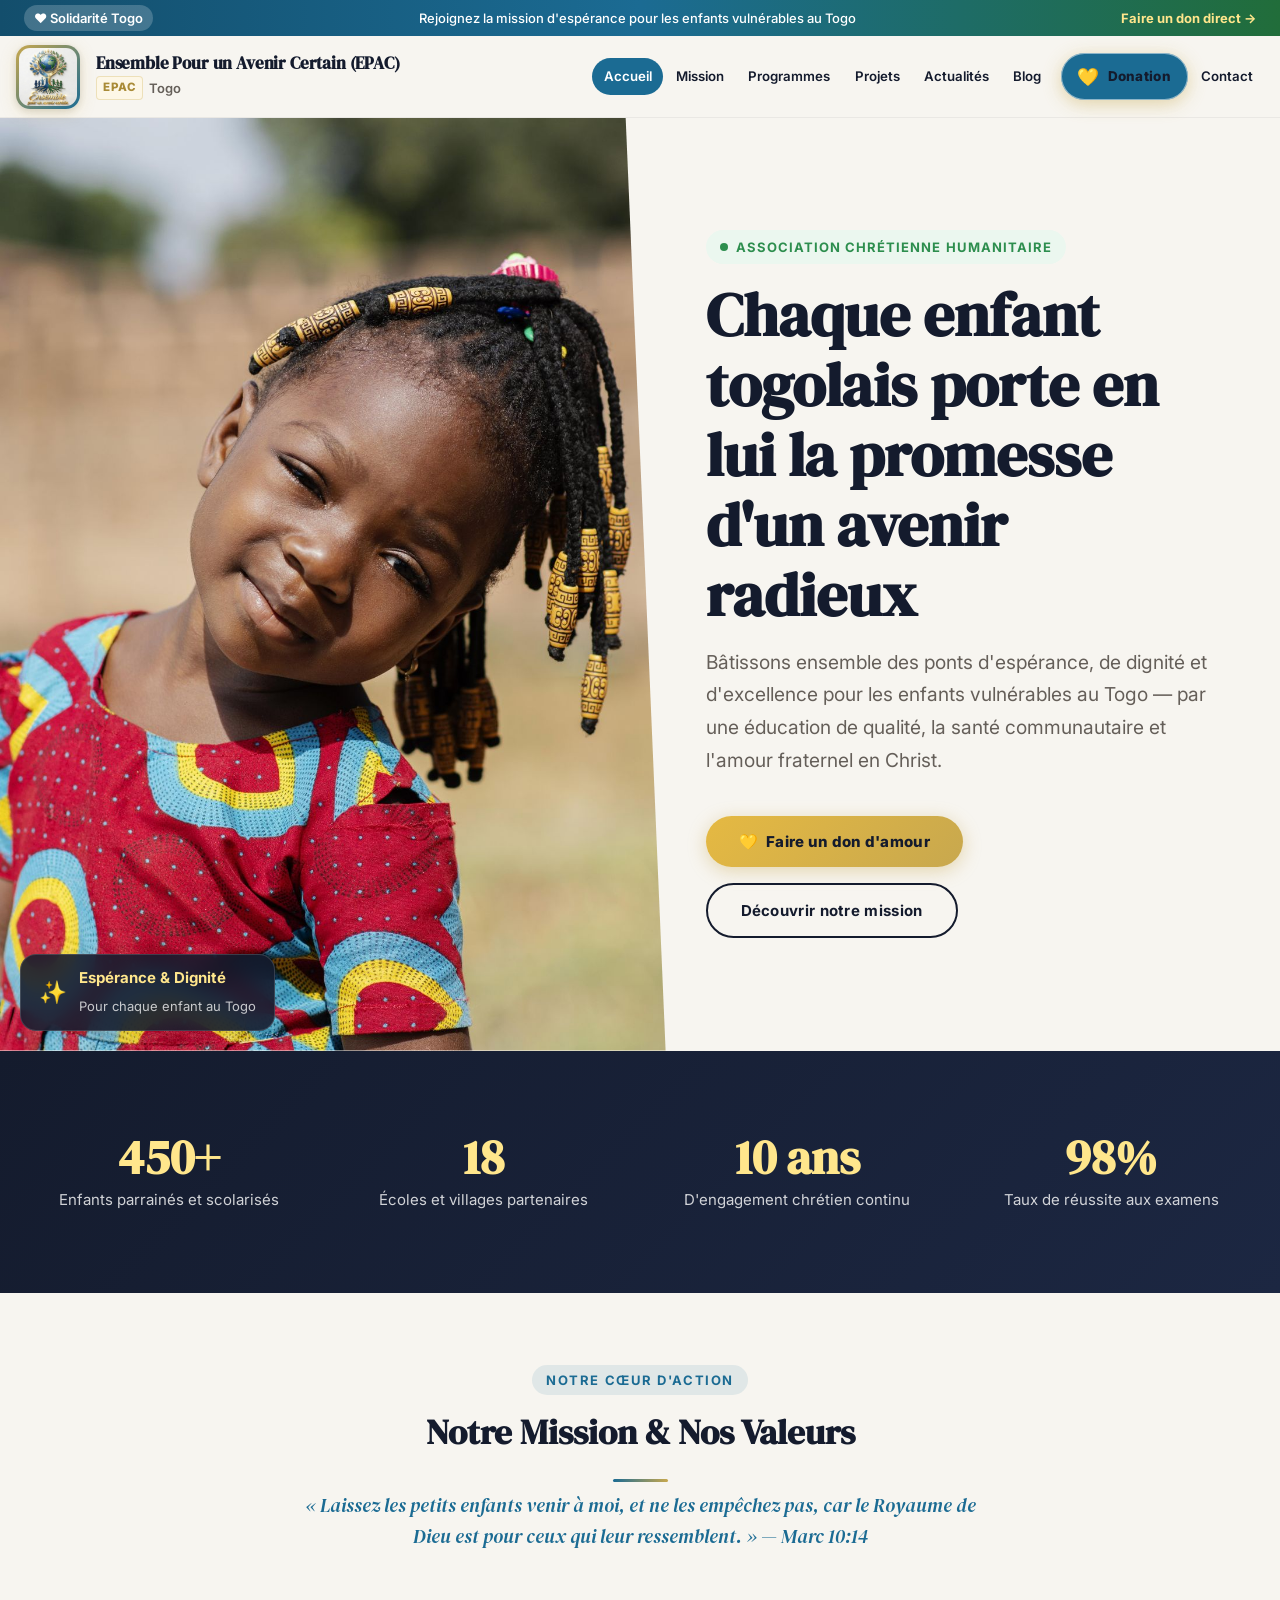
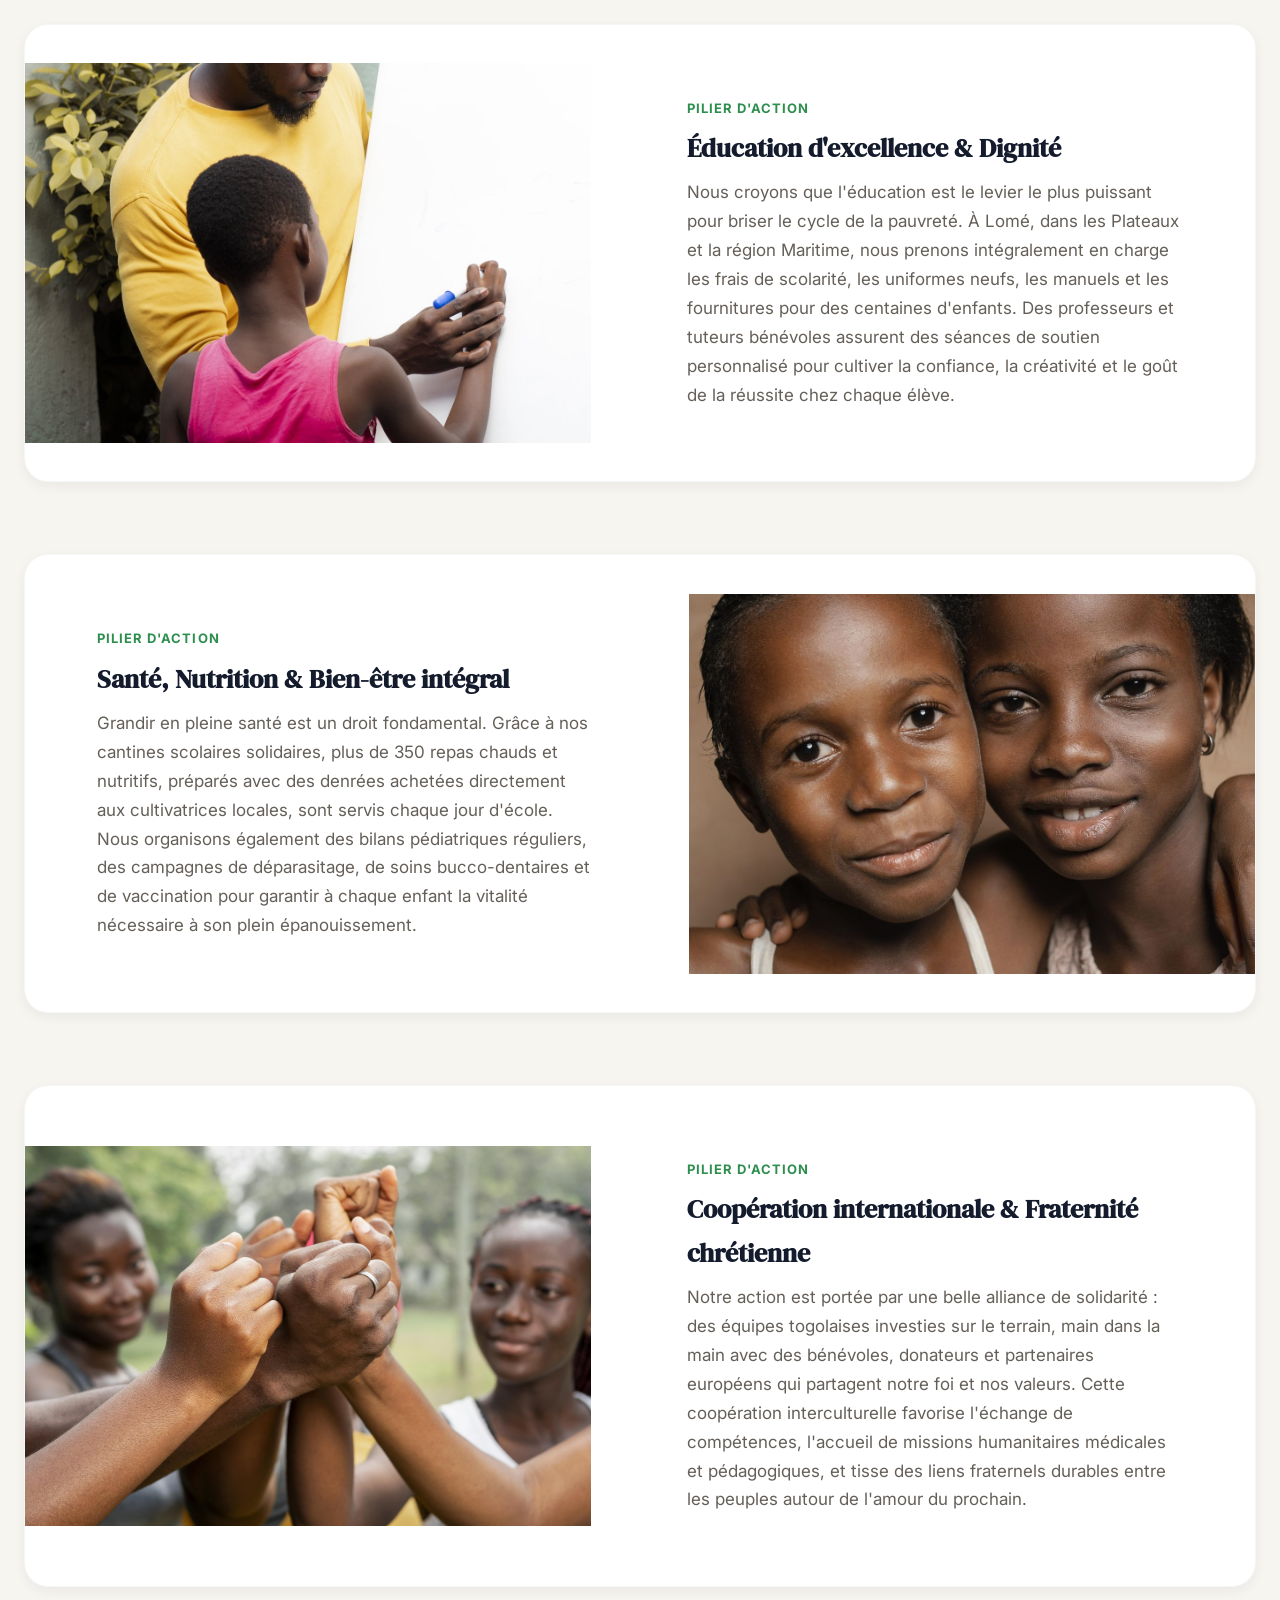
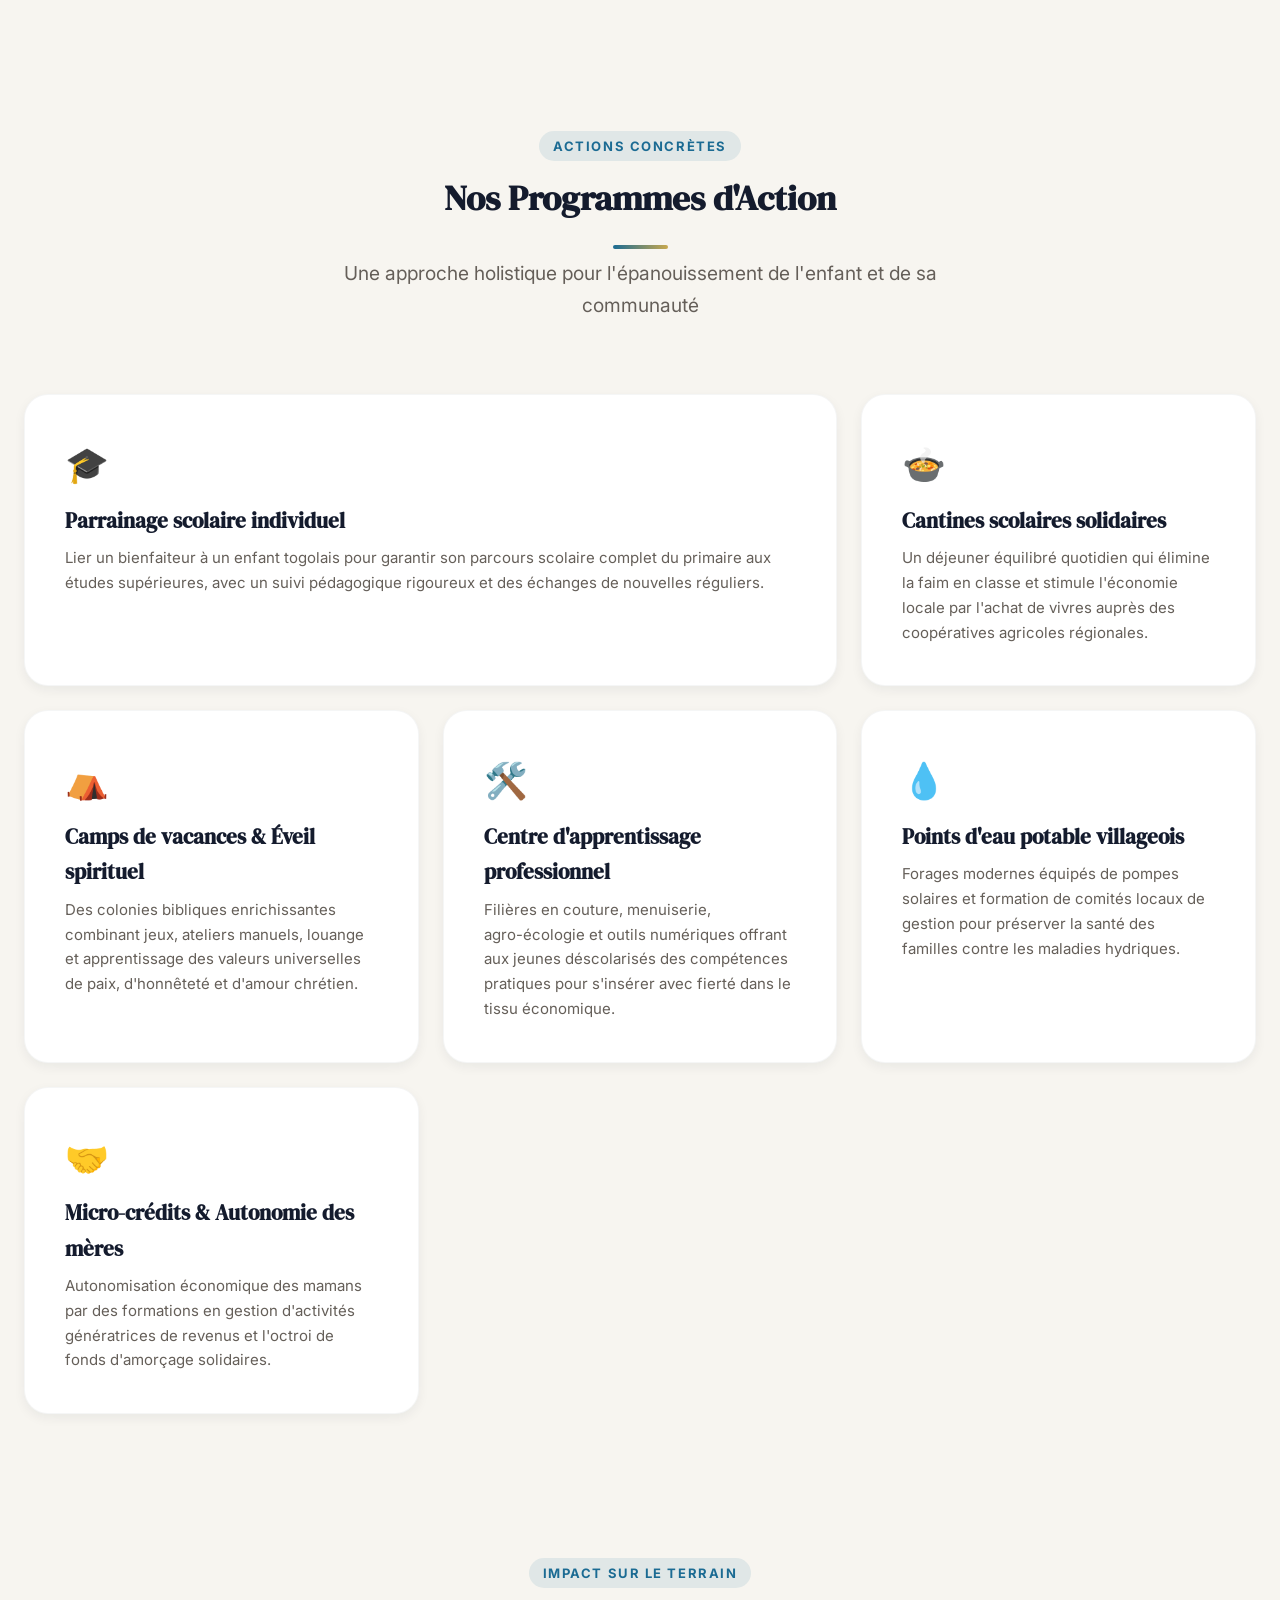
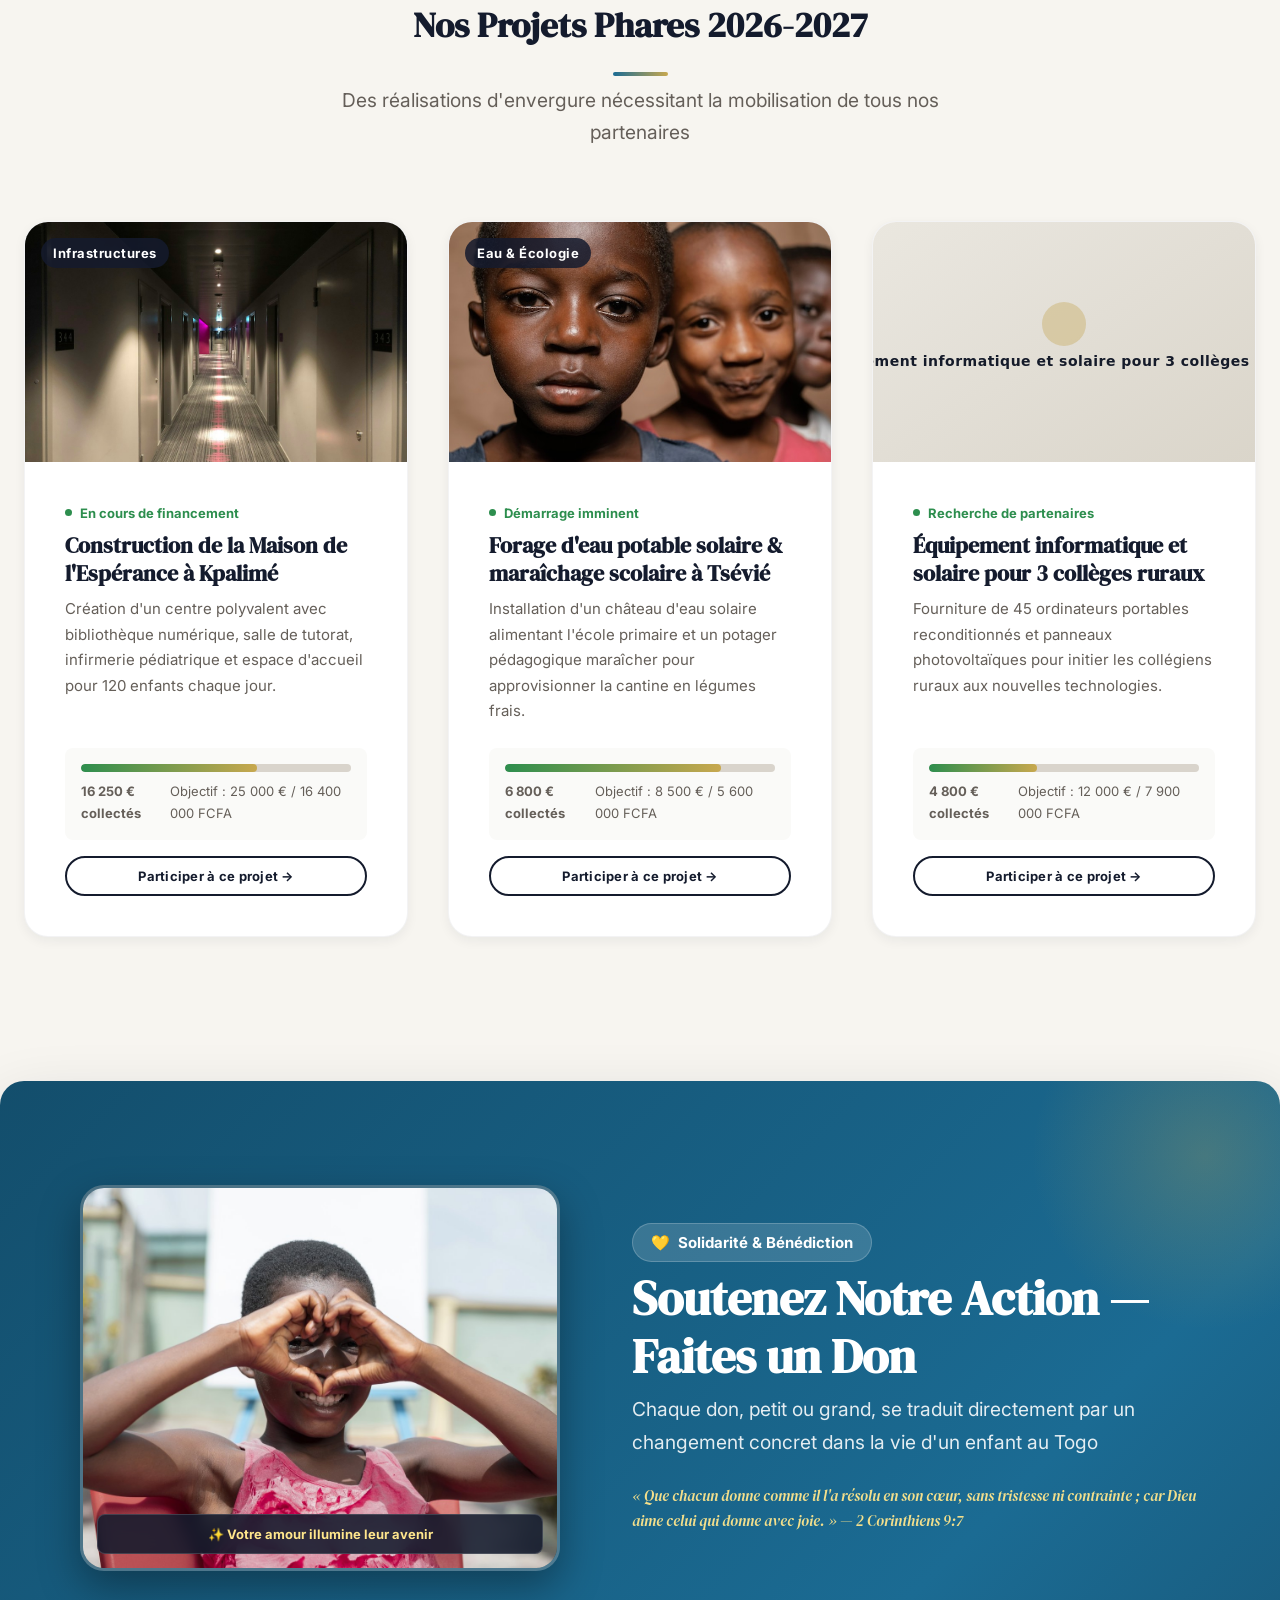
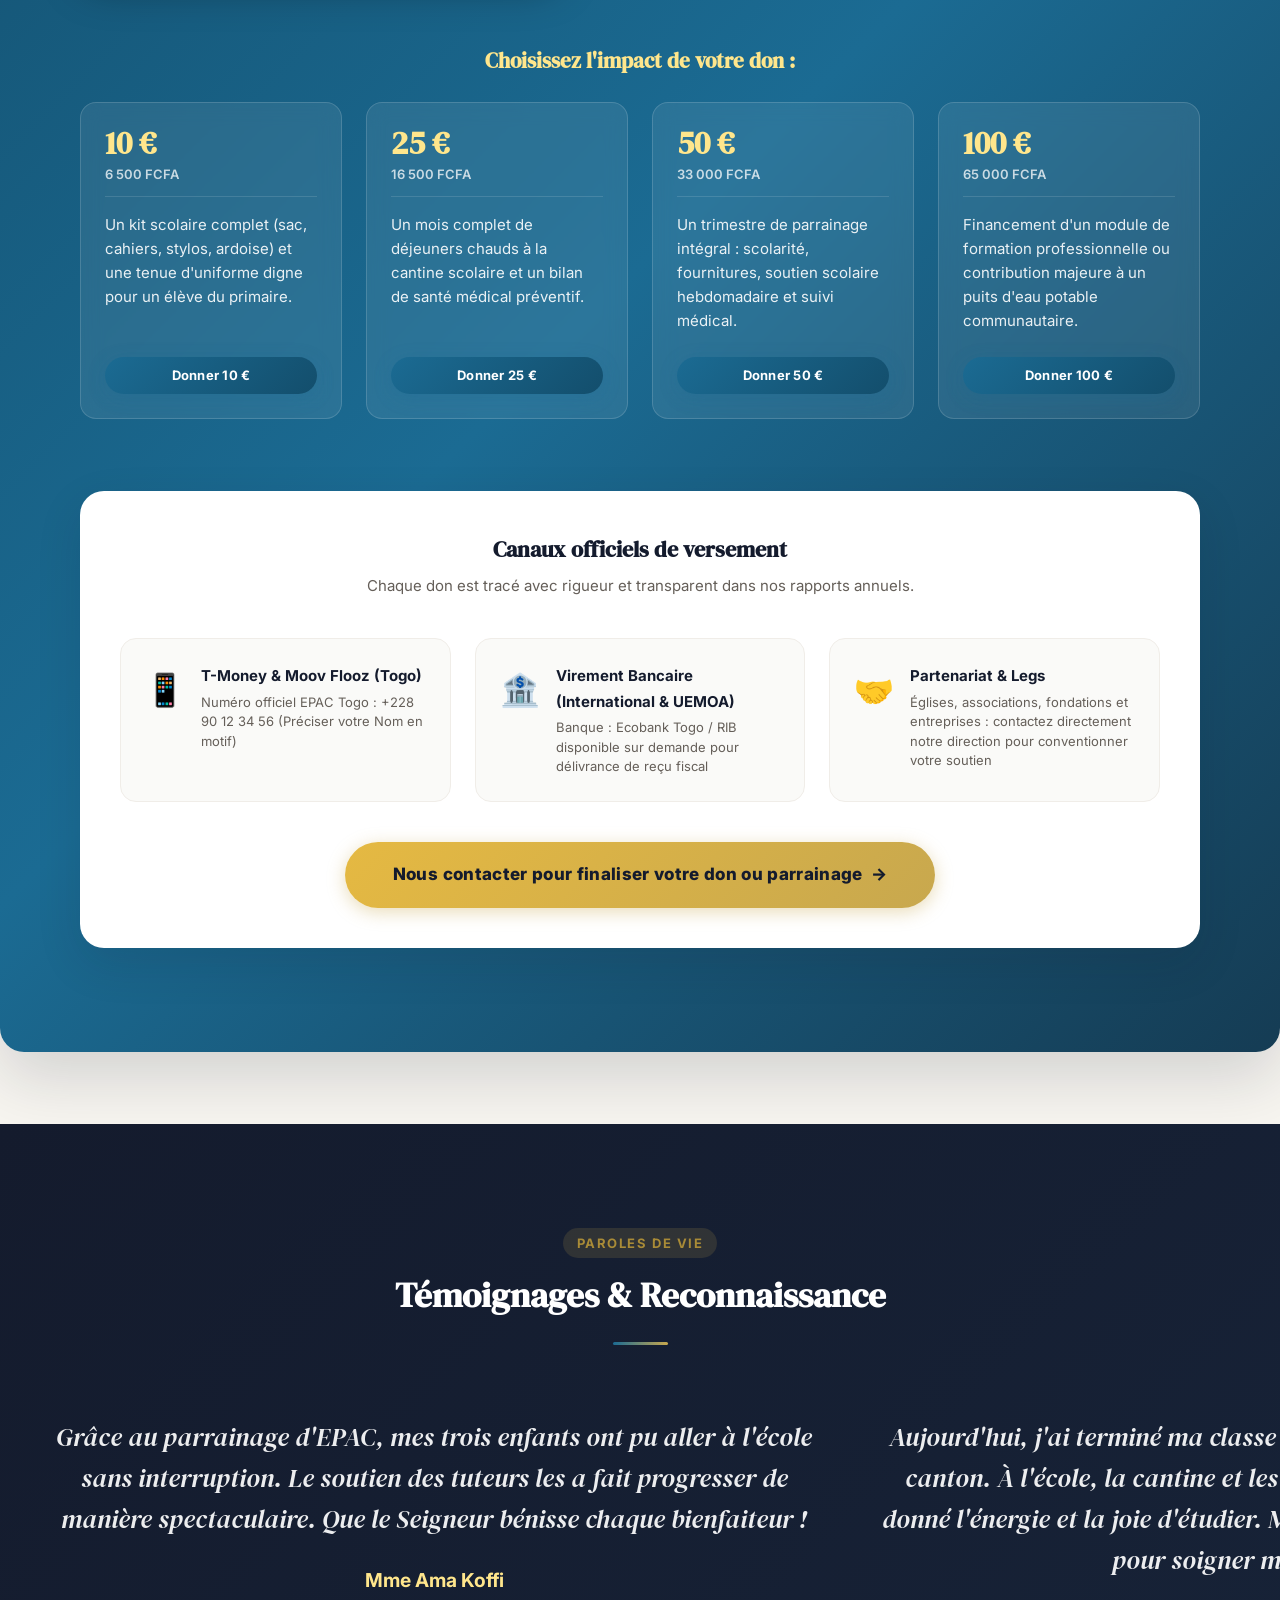
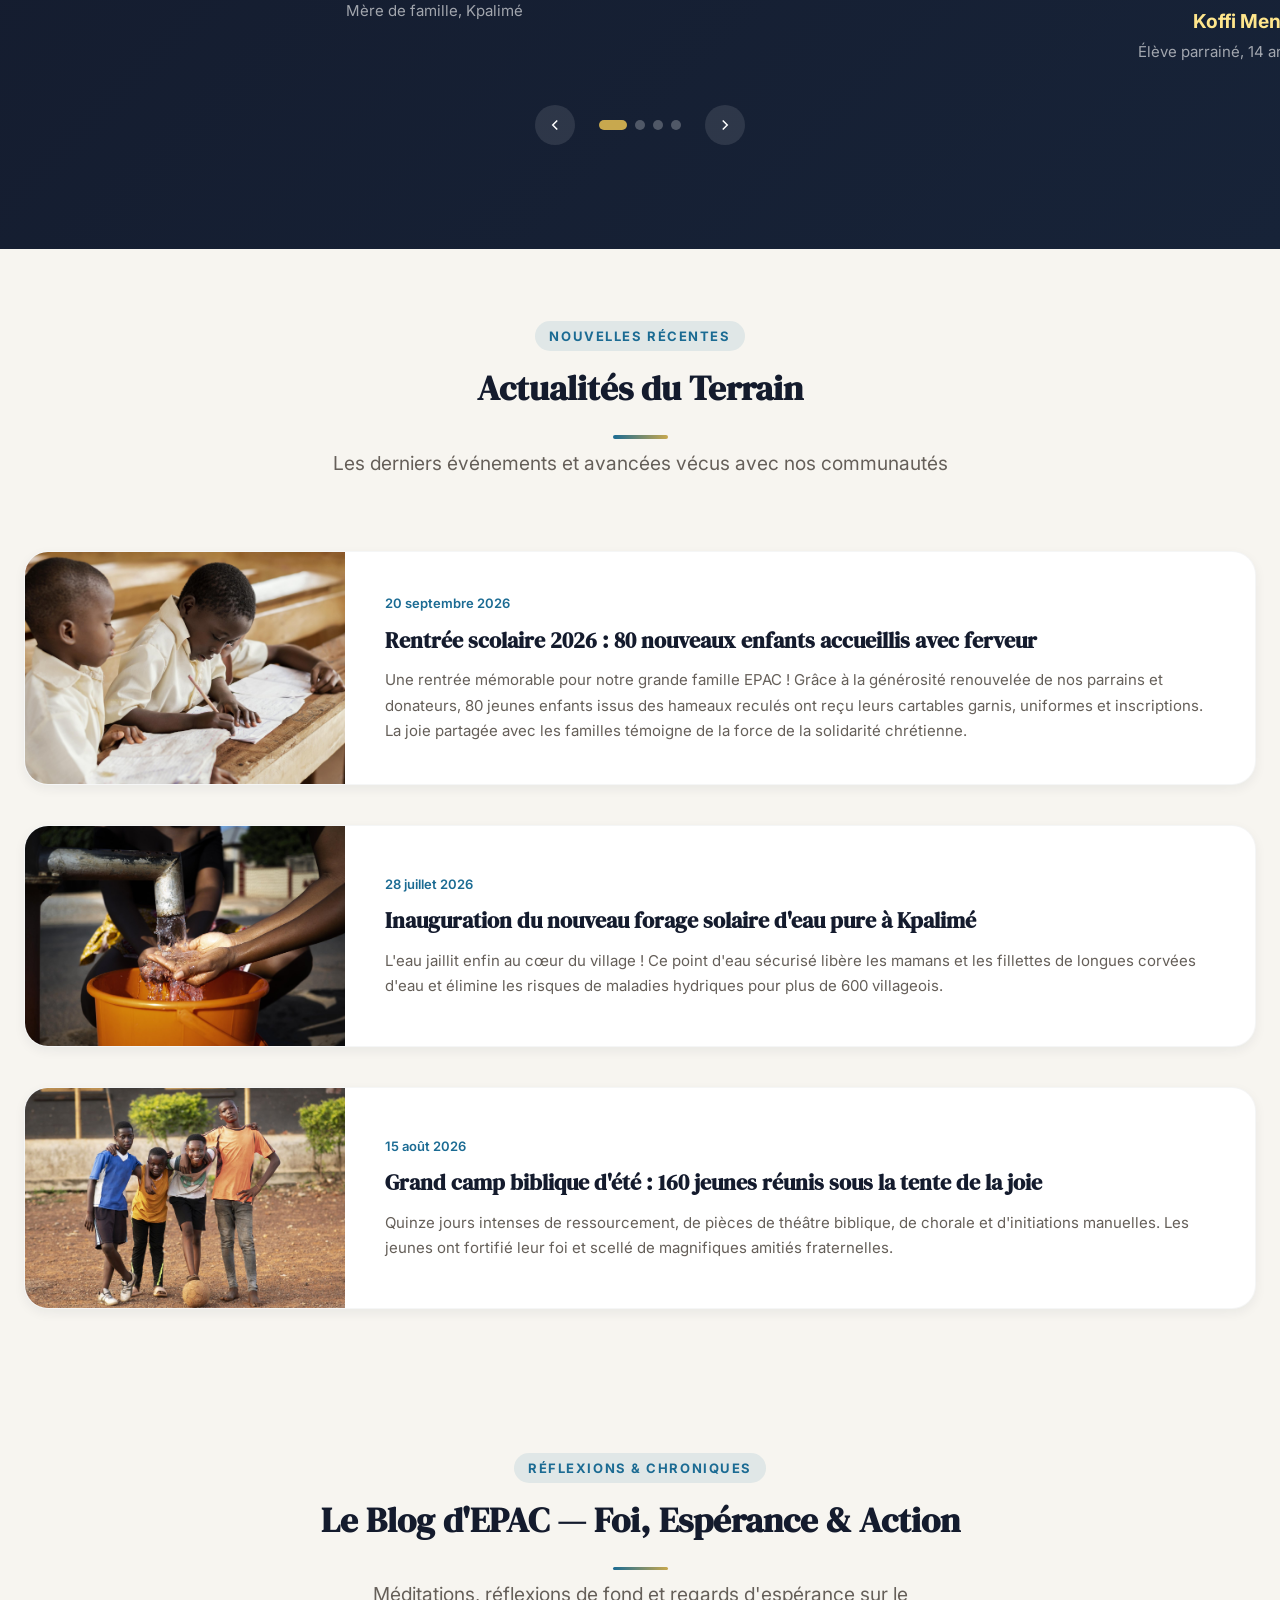
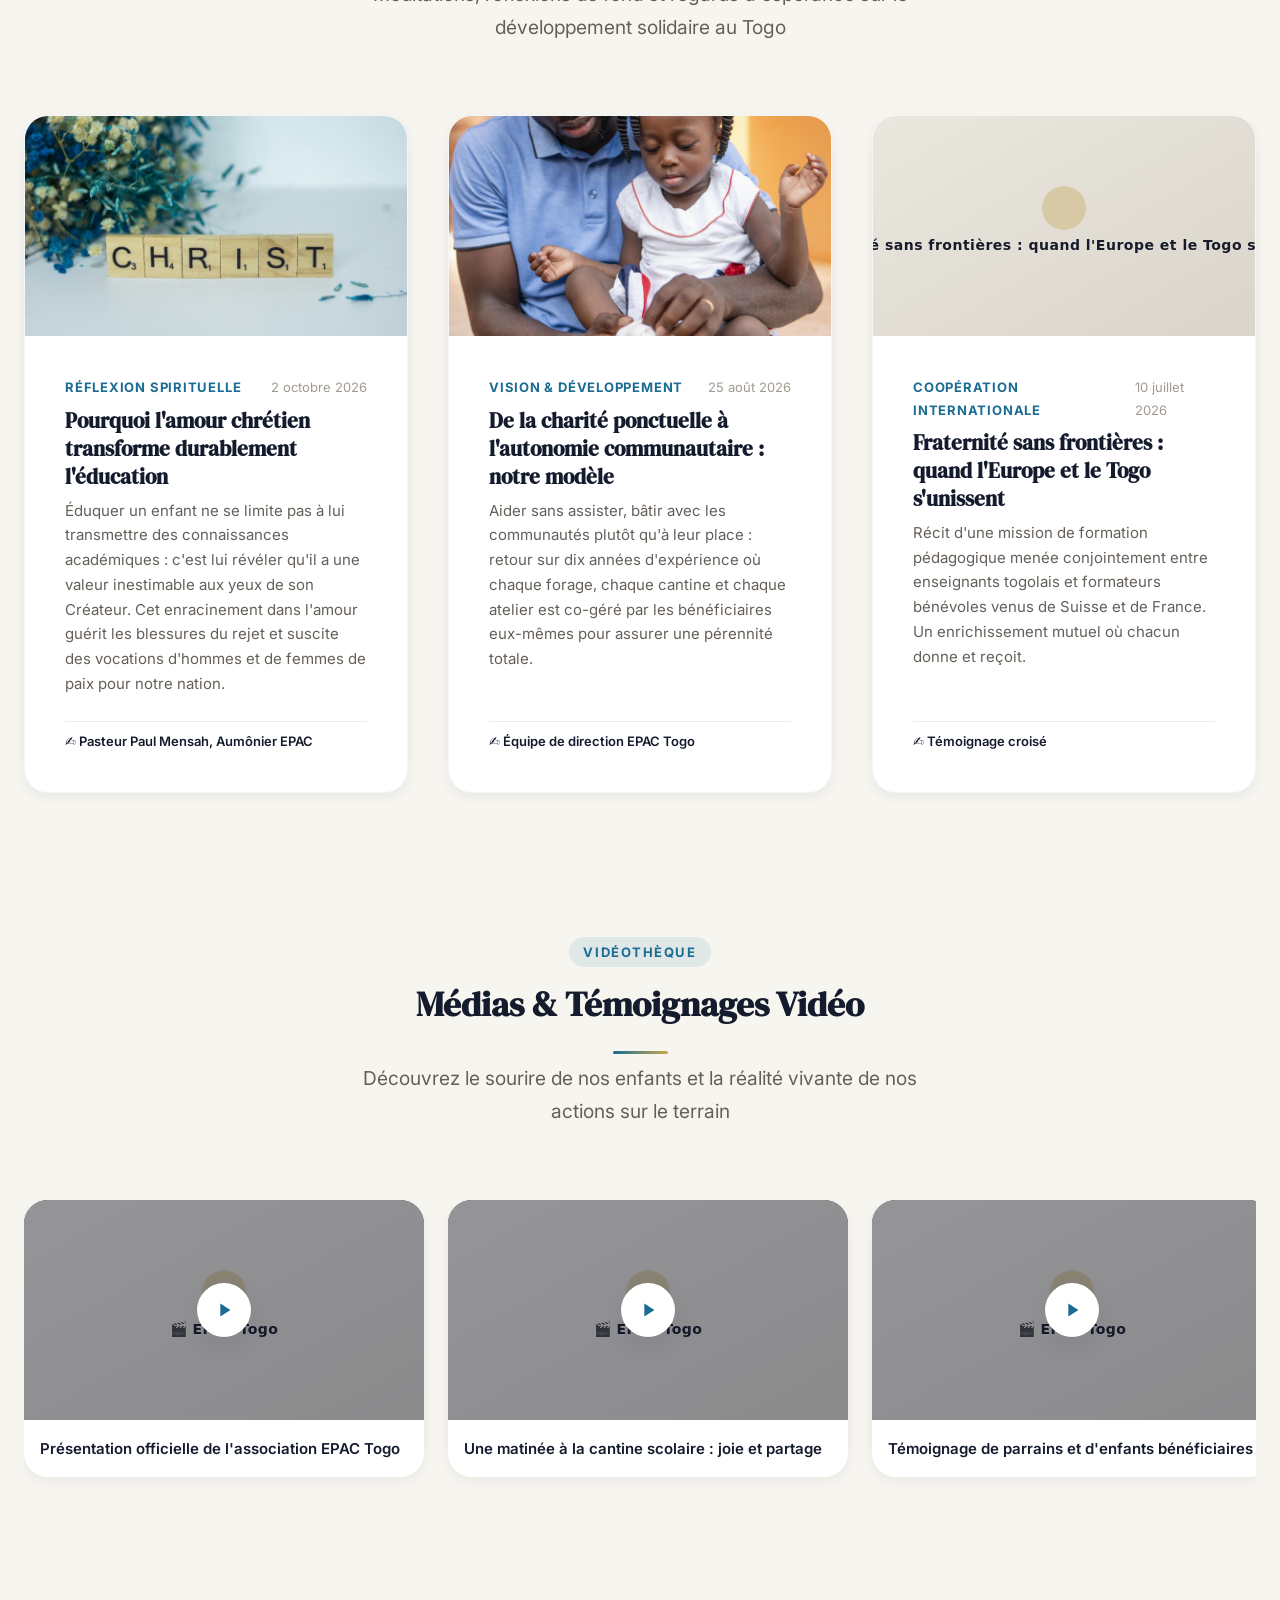
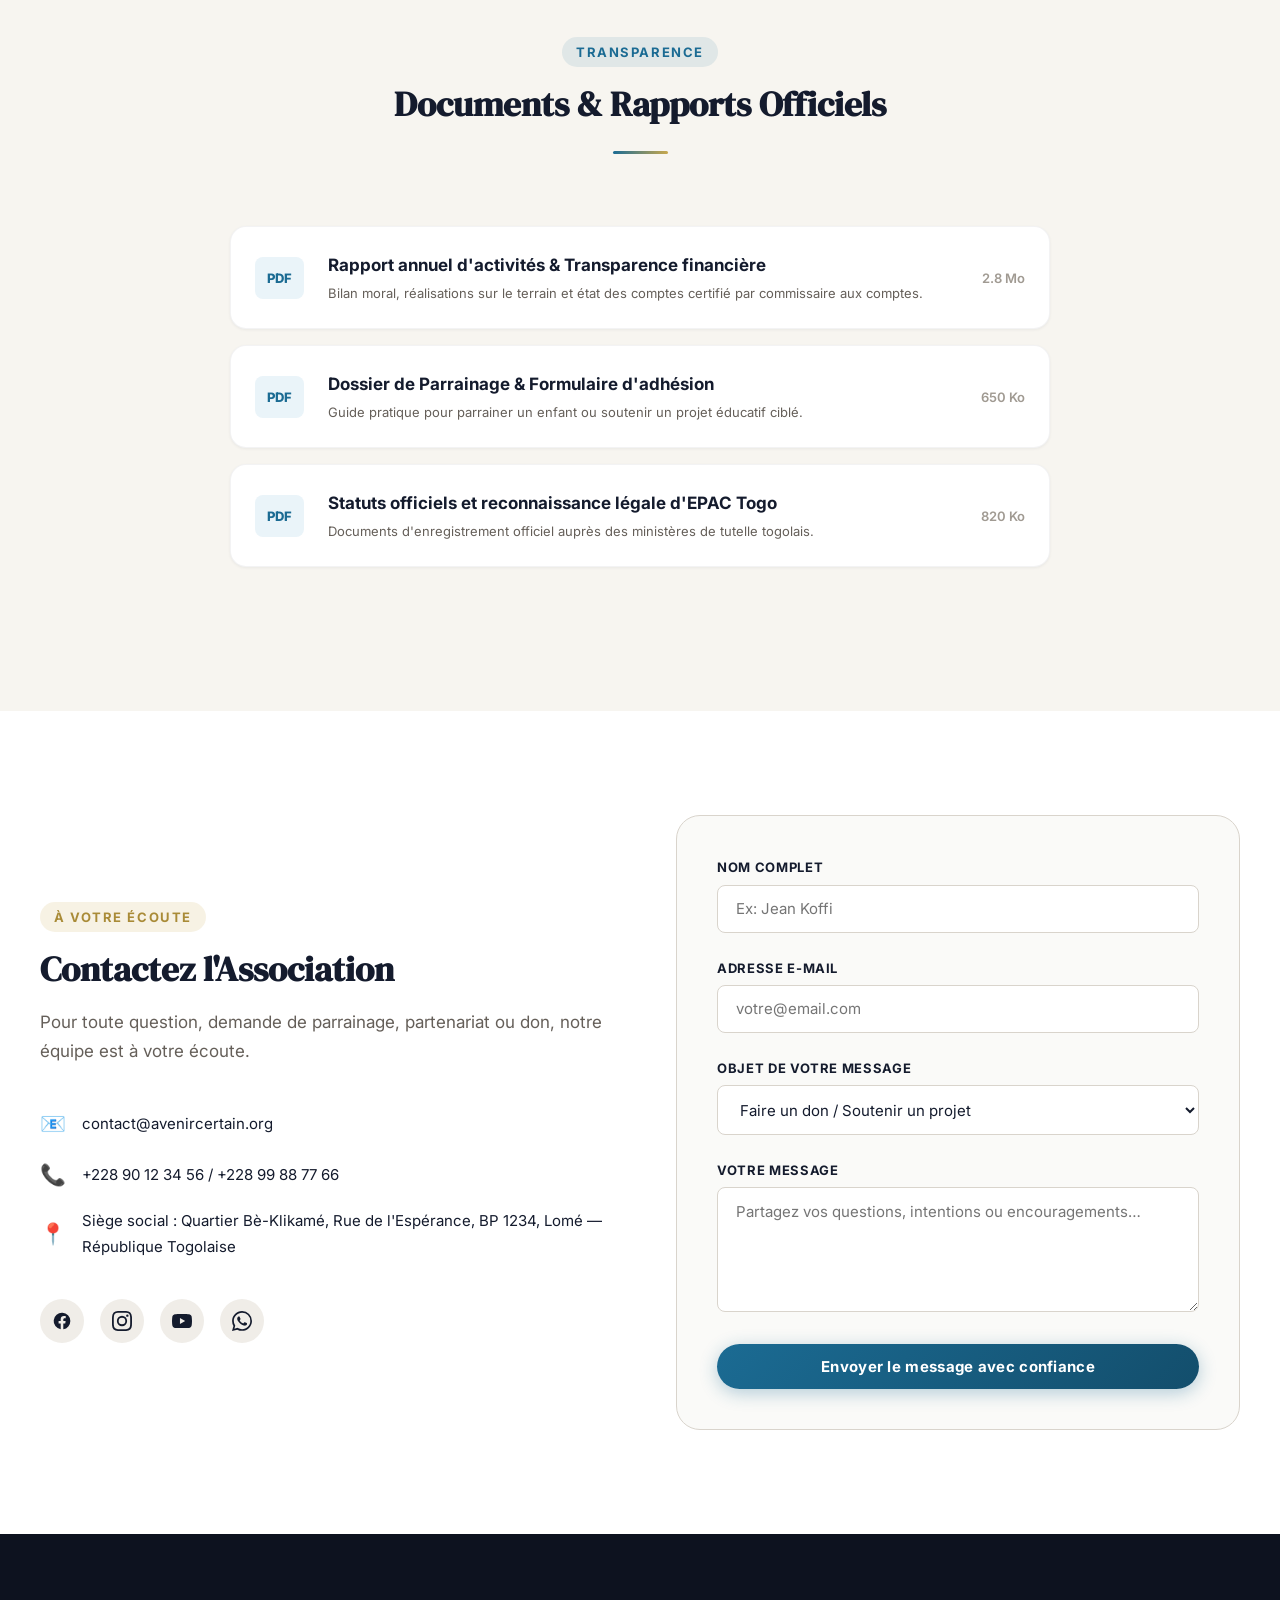
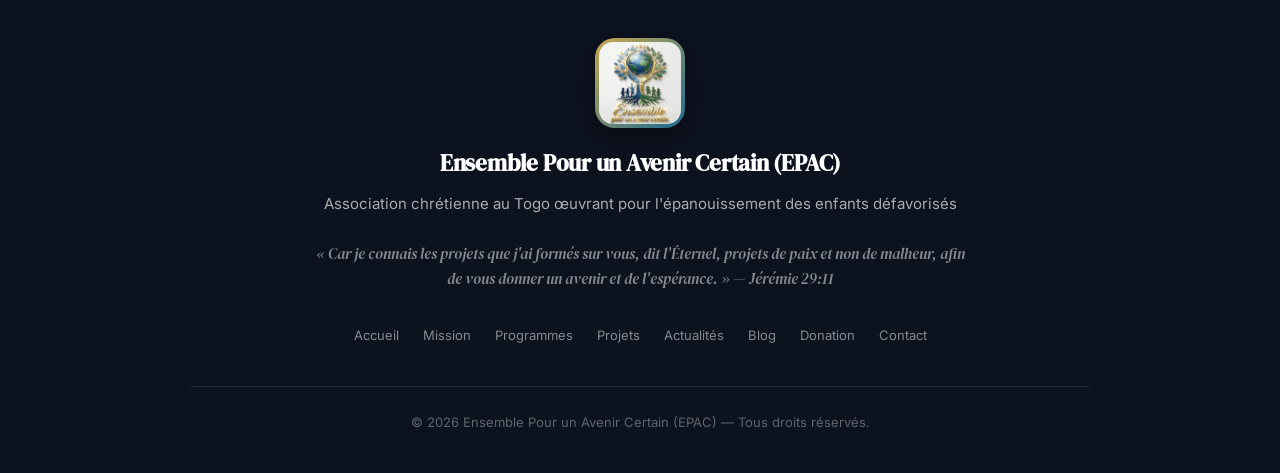
==== index.html @ 5d8ff9d8 "Add files via upload" ====
<!DOCTYPE html>
<html lang="fr">
<head>
  <meta charset="UTF-8">
  <meta name="viewport" content="width=device-width, initial-scale=1.0">
  <meta name="description" content="Ensemble Pour un Avenir Certain (EPAC) — Association chrétienne au Togo œuvrant pour l'épanouissement et l'avenir des enfants défavorisés par l'éducation, la santé et la foi.">
  <meta name="theme-color" content="#1B6B93">

  <!-- Open Graph -->
  <meta property="og:title" content="Ensemble Pour un Avenir Certain (EPAC)">
  <meta property="og:description" content="Association chrétienne au Togo œuvrant pour les enfants défavorisés.">
  <meta property="og:type" content="website">
  <meta property="og:image" content="assets/logo.jpg">

  <title>Ensemble Pour un Avenir Certain (EPAC)</title>

  <!-- Favicon SVG inline -->
  <link rel="icon" href="data:image/svg+xml,<svg xmlns='http://www.w3.org/2000/svg' viewBox='0 0 100 100'><text y='.9em' font-size='90'>🌍</text></svg>">

  <!-- Google Fonts: DM Serif Display + Inter — optimized loading -->
  <link rel="preconnect" href="https://fonts.googleapis.com">
  <link rel="preconnect" href="https://fonts.gstatic.com" crossorigin>
  <link href="https://fonts.googleapis.com/css2?family=DM+Serif+Display:ital@0;1&family=Inter:wght@400;500;600;700;800&display=swap" rel="stylesheet">

  <link rel="stylesheet" href="style.css">
</head>
<body>

  <!-- ===== LOADER ===== -->
  <div id="loader" class="loader" aria-label="Chargement">
    <div class="loader__spinner"></div>
  </div>

  <!-- ===== MOBILE OVERLAY ===== -->
  <div class="overlay" id="overlay"></div>

  <!-- ===== TOP ANNOUNCEMENT BAR ===== -->
  <aside class="topbar">
    <div class="topbar__inner">
      <span class="topbar__badge">❤️ Solidarité Togo</span>
      <span class="topbar__text">Rejoignez la mission d'espérance pour les enfants vulnérables au Togo</span>
      <a href="#donation" class="topbar__link">Faire un don direct &rarr;</a>
    </div>
  </aside>

  <!-- ===== HEADER ===== -->
  <header class="header" id="header">
    <div class="header__inner">
      <a href="#accueil" class="header__logo" aria-label="Accueil EPAC">
        <div class="header__logo-frame">
          <img id="header-logo" src="assets/logo.jpg" alt="Logo EPAC" width="64" height="64">
        </div>
        <div class="header__brand">
          <span class="header__brand-full" id="header-name">Ensemble Pour un Avenir Certain</span>
          <span class="header__brand-acronym"><span class="badge badge--gold">EPAC</span> Togo</span>
        </div>
      </a>

      <!-- Navigation sous forme d'onglets et de boutons -->
      <nav class="header__nav" id="nav" aria-label="Navigation principale">
        <ul class="header__nav-list" id="nav-list">
          <!-- Rempli dynamiquement par JS -->
        </ul>
      </nav>

      <button class="header__burger" id="burger" aria-label="Ouvrir le menu" aria-expanded="false">
        <span></span><span></span><span></span>
      </button>
    </div>
  </header>

  <main>
    <!-- ===== HERO (asymétrique moderne & valorisant) ===== -->
    <section class="hero" id="accueil">
      <div class="hero__image-wrap">
        <img id="hero-img" src="" alt="" class="hero__image" loading="eager">
        <div class="hero__image-badge">
          <span class="hero__badge-icon">✨</span>
          <div class="hero__badge-text">
            <strong>Espérance & Dignité</strong>
            <small>Pour chaque enfant au Togo</small>
          </div>
        </div>
      </div>
      <div class="hero__content">
        <div class="hero__tag">
          <span class="dot"></span> Association Chrétienne Humanitaire
        </div>
        <h1 id="hero-headline" class="hero__title"></h1>
        <p id="hero-sub" class="hero__sub"></p>
        <div class="hero__actions">
          <a id="hero-cta" href="#donation" class="btn btn--donate">
            <span class="btn__heart">💛</span>
            <span id="hero-cta-text">Faire un don d'amour</span>
          </a>
          <a id="hero-cta2" href="#mission" class="btn btn--outline"></a>
        </div>
      </div>
    </section>

    <!-- ===== STATS RIBBON ===== -->
    <div class="stats" id="stats-ribbon">
      <!-- Filled by JS -->
    </div>

    <!-- ===== MISSION (zigzag avec photos valorisantes & coopération) ===== -->
    <section class="section mission" id="mission">
      <div class="section__header">
        <span class="section__eyebrow">Notre Cœur d'Action</span>
        <h2 id="mission-title" class="section__title"></h2>
        <p id="mission-verse" class="mission__verse"></p>
      </div>
      <div id="mission-blocks" class="mission__blocks">
        <!-- Filled by JS -->
      </div>
    </section>

    <!-- ===== PROGRAMMES (bento grid) ===== -->
    <section class="section programmes" id="programmes">
      <div class="section__header">
        <span class="section__eyebrow">Actions Concrètes</span>
        <h2 id="prog-title" class="section__title"></h2>
        <p id="prog-sub" class="section__subtitle"></p>
      </div>
      <div id="prog-grid" class="bento">
        <!-- Filled by JS -->
      </div>
    </section>

    <!-- ===== PROJETS PHARES ===== -->
    <section class="section projets" id="projets">
      <div class="section__header">
        <span class="section__eyebrow">Impact Sur Le Terrain</span>
        <h2 id="proj-title" class="section__title"></h2>
        <p id="proj-sub" class="section__subtitle"></p>
      </div>
      <div id="proj-grid" class="projets__grid">
        <!-- Filled by JS -->
      </div>
    </section>

    <!-- ===== DONATION (Section mise en exergue) ===== -->
    <section class="section donation" id="donation">
      <div class="donation__inner">
        <div class="donation__hero">
          <div class="donation__hero-media">
            <img id="don-img" src="" alt="" class="donation__hero-img" loading="lazy">
            <div class="donation__hero-badge">
              <span>✨ Votre amour illumine leur avenir</span>
            </div>
          </div>
          <div class="donation__hero-content">
            <div class="donation__badge">
              <span class="donation__badge-heart">💛</span> Solidarité & Bénédiction
            </div>
            <h2 id="don-title" class="donation__title"></h2>
            <p id="don-sub" class="donation__subtitle"></p>
            <blockquote id="don-verse" class="donation__verse"></blockquote>
          </div>
        </div>

        <div class="donation__tiers-header">
          <h3>Choisissez l'impact de votre don :</h3>
        </div>
        <div id="don-tiers" class="donation__tiers">
          <!-- Filled by JS -->
        </div>

        <div class="donation__box">
          <h3 class="donation__box-title">Canaux officiels de versement</h3>
          <p class="donation__box-desc">Chaque don est tracé avec rigueur et transparent dans nos rapports annuels.</p>
          <div id="don-methods" class="donation__methods">
            <!-- Filled by JS -->
          </div>
          <div class="donation__cta-wrap">
            <a href="#contact" class="btn btn--donate btn--large">
              <span>Nous contacter pour finaliser votre don ou parrainage</span>
              &rarr;
            </a>
          </div>
        </div>
      </div>
    </section>

    <!-- ===== TESTIMONIAL RIBBON ===== -->
    <section class="testimonials" id="testimonials">
      <div class="section__header section__header--light">
        <span class="section__eyebrow section__eyebrow--gold">Paroles de Vie</span>
        <h2 class="section__title section__title--light">Témoignages & Reconnaissance</h2>
      </div>
      <div class="testimonials__track" id="testimonial-track">
        <!-- Filled by JS -->
      </div>
      <div class="testimonials__controls">
        <button class="testimonials__arrow testimonials__arrow--prev" id="testi-prev" aria-label="Témoignage précédent">
          <svg viewBox="0 0 24 24" fill="none" stroke="currentColor" stroke-width="2"><polyline points="15 18 9 12 15 6"/></svg>
        </button>
        <div class="testimonials__dots" id="testimonial-dots"></div>
        <button class="testimonials__arrow testimonials__arrow--next" id="testi-next" aria-label="Témoignage suivant">
          <svg viewBox="0 0 24 24" fill="none" stroke="currentColor" stroke-width="2"><polyline points="9 6 15 12 9 18"/></svg>
        </button>
      </div>
    </section>

    <!-- ===== ARTICLES (Actualités) ===== -->
    <section class="section articles" id="articles">
      <div class="section__header">
        <span class="section__eyebrow">Nouvelles Récentes</span>
        <h2 id="art-title" class="section__title"></h2>
        <p id="art-sub" class="section__subtitle"></p>
      </div>
      <div id="art-list" class="articles__list">
        <!-- Filled by JS -->
      </div>
    </section>

    <!-- ===== BLOG (Réflexions & Foi) ===== -->
    <section class="section blog" id="blog">
      <div class="section__header">
        <span class="section__eyebrow">Réflexions & Chroniques</span>
        <h2 id="blog-title" class="section__title"></h2>
        <p id="blog-sub" class="section__subtitle"></p>
      </div>
      <div id="blog-grid" class="blog__grid">
        <!-- Filled by JS -->
      </div>
    </section>

    <!-- ===== VIDÉOS ===== -->
    <section class="section medias" id="medias">
      <div class="section__header">
        <span class="section__eyebrow">Vidéothèque</span>
        <h2 id="vid-title" class="section__title"></h2>
        <p id="vid-sub" class="section__subtitle"></p>
      </div>
      <div id="vid-scroll" class="medias__scroll">
        <!-- Filled by JS -->
      </div>
    </section>

    <!-- ===== TÉLÉCHARGEMENTS ===== -->
    <section class="section downloads" id="downloads">
      <div class="section__header">
        <span class="section__eyebrow">Transparence</span>
        <h2 id="dl-title" class="section__title"></h2>
      </div>
      <ul id="dl-list" class="downloads__list">
        <!-- Filled by JS -->
      </ul>
    </section>

    <!-- ===== CONTACT ===== -->
    <section class="contact" id="contact">
      <div class="contact__inner">
        <div class="contact__info">
          <span class="section__eyebrow section__eyebrow--gold">À Votre Écoute</span>
          <h2 id="ct-title" class="contact__title"></h2>
          <p id="ct-sub" class="contact__subtitle"></p>
          <address id="ct-details" class="contact__details">
            <!-- Filled by JS -->
          </address>
          <div id="ct-socials" class="contact__socials">
            <!-- Filled by JS -->
          </div>
        </div>
        <form class="contact__form" id="contact-form" novalidate>
          <div class="form__group">
            <label for="cf-name">Nom complet</label>
            <input type="text" id="cf-name" name="name" placeholder="Ex: Jean Koffi" required>
          </div>
          <div class="form__group">
            <label for="cf-email">Adresse e-mail</label>
            <input type="email" id="cf-email" name="email" placeholder="votre@email.com" required>
          </div>
          <div class="form__group">
            <label for="cf-subject">Objet de votre message</label>
            <select id="cf-subject" name="subject" class="form__select">
              <option value="donation">Faire un don / Soutenir un projet</option>
              <option value="parrainage">Parrainer un enfant</option>
              <option value="partenariat">Partenariat (ONG, Église, Entreprise)</option>
              <option value="benevolat">Devenir bénévole / Mission terrain</option>
              <option value="autre">Autre demande</option>
            </select>
          </div>
          <div class="form__group">
            <label for="cf-message">Votre message</label>
            <textarea id="cf-message" name="message" rows="5" placeholder="Partagez vos questions, intentions ou encouragements…" required></textarea>
          </div>
          <button type="submit" class="btn btn--primary btn--full">Envoyer le message avec confiance</button>
        </form>
      </div>
    </section>
  </main>

  <!-- ===== FOOTER ===== -->
  <footer class="footer" id="footer">
    <div class="footer__inner">
      <div class="footer__brand-block">
        <div class="footer__logo-wrap">
          <img id="footer-logo" class="footer__logo" src="assets/logo.jpg" alt="Logo EPAC" width="90" height="90">
        </div>
        <h3 class="footer__title">Ensemble Pour un Avenir Certain (EPAC)</h3>
        <p class="footer__motto">Association chrétienne au Togo œuvrant pour l'épanouissement des enfants défavorisés</p>
      </div>

      <p id="footer-verse" class="footer__verse"></p>

      <div class="footer__links" id="footer-links">
        <!-- Filled by JS -->
      </div>
      <p id="footer-copy" class="footer__copy"></p>
    </div>
  </footer>

  <!-- ===== BACK TO TOP ===== -->
  <button class="back-to-top" id="back-to-top" aria-label="Retour en haut">
    <svg viewBox="0 0 24 24" fill="none" stroke="currentColor" stroke-width="2.5" stroke-linecap="round"><polyline points="18 15 12 9 6 15"/></svg>
  </button>

  <script src="script.js"></script>
</body>
</html>
---- style.css ----
/* ============================================================
   EPAC — Ensemble Pour un Avenir Certain (Togo)
   style.css  ·  Mobile-first  ·  Pure CSS  ·  No framework
   v3.0 — High-end Convergent Design, Prominent Logo & Navigation
   ============================================================ */

/* ---------- Variables & Thème ---------- */
:root {
  --c-primary:     #1B6B93;       /* Bleu royal solidaire */
  --c-primary-d:   #134e6c;
  --c-primary-l:   #eaf4f9;
  --c-secondary:   #2D8E4E;       /* Vert espérance & vie */
  --c-secondary-d: #216d3a;
  --c-secondary-l: #ebf7ef;
  --c-accent:      #C8A84E;       /* Or béni / générosité */
  --c-accent-d:    #a98b37;
  --c-accent-l:    #fdf7e7;
  --c-dark:        #141B2D;       /* Neutre profond */
  --c-light:       #F7F5F0;       /* Fond crème doux */
  --c-white:       #FFFFFF;
  --c-gray-50:     #FAFAF8;
  --c-gray-100:    #F0EDE8;
  --c-gray-200:    #D9D4CC;
  --c-gray-400:    #A09A92;
  --c-gray-600:    #655F59;

  --ff-heading: 'DM Serif Display', Georgia, serif;
  --ff-body:    'Inter', system-ui, -apple-system, sans-serif;

  --fs-xs:   0.8125rem;
  --fs-sm:   0.9375rem;
  --fs-base: 1.0625rem;
  --fs-md:   1.2rem;
  --fs-lg:   1.6rem;
  --fs-xl:   2.2rem;
  --fs-2xl:  3rem;
  --fs-3xl:  3.8rem;

  --space-2xs: 0.25rem;
  --space-xs:  0.5rem;
  --space-sm:  1rem;
  --space-md:  1.5rem;
  --space-lg:  2.5rem;
  --space-xl:  4.5rem;
  --space-2xl: 6.5rem;

  --radius-sm: 8px;
  --radius-md: 16px;
  --radius-lg: 24px;
  --radius-full: 9999px;

  --shadow-xs: 0 1px 3px rgba(20,27,45,.06);
  --shadow-sm: 0 4px 12px rgba(20,27,45,.06);
  --shadow-md: 0 8px 26px rgba(20,27,45,.08);
  --shadow-lg: 0 16px 45px rgba(20,27,45,.12);
  --shadow-xl: 0 25px 65px rgba(20,27,45,.16);

  --transition: 0.3s cubic-bezier(.35,0,.25,1);
  --transition-bounce: 0.45s cubic-bezier(.175,.885,.32,1.275);
  --topbar-h: 36px;
  --header-h: 82px;
}

/* ---------- Reset & Base ---------- */
*,*::before,*::after { box-sizing: border-box; margin: 0; padding: 0; }
html { scroll-behavior: smooth; scroll-padding-top: calc(var(--header-h) + var(--topbar-h) + 10px); }
body {
  font-family: var(--ff-body);
  font-size: var(--fs-base);
  line-height: 1.7;
  color: var(--c-dark);
  background: var(--c-light);
  -webkit-font-smoothing: antialiased;
  overflow-x: hidden;
}
body.no-scroll { overflow: hidden; }

img { max-width: 100%; height: auto; display: block; }
a { color: inherit; text-decoration: none; }
button { cursor: pointer; border: none; background: none; font-family: inherit; }

/* ---------- Loader ---------- */
.loader {
  position: fixed; inset: 0; z-index: 9999;
  background: var(--c-light);
  display: flex; align-items: center; justify-content: center;
  transition: opacity 0.4s ease, visibility 0.4s ease;
}
.loader.is-hidden { opacity: 0; visibility: hidden; }
.loader__spinner {
  width: 46px; height: 46px;
  border: 3.5px solid var(--c-gray-200);
  border-top-color: var(--c-accent);
  border-right-color: var(--c-primary);
  border-radius: 50%;
  animation: spin 0.8s linear infinite;
}
@keyframes spin { to { transform: rotate(360deg); } }

/* ---------- Mobile Overlay ---------- */
.overlay {
  position: fixed; inset: 0; z-index: 98;
  background: rgba(20,27,45,.65);
  backdrop-filter: blur(6px);
  -webkit-backdrop-filter: blur(6px);
  opacity: 0; visibility: hidden;
  transition: var(--transition);
}
.overlay.is-visible { opacity: 1; visibility: visible; }

/* ---------- Topbar Solidarité ---------- */
.topbar {
  background: linear-gradient(90deg, #134e6c, #1B6B93, #216d3a);
  color: var(--c-white);
  font-size: var(--fs-xs);
  height: var(--topbar-h);
  display: flex; align-items: center;
  position: fixed; top: 0; left: 0; width: 100%; z-index: 105;
}
.topbar__inner {
  max-width: 1280px; width: 100%; margin: 0 auto;
  padding: 0 var(--space-md);
  display: flex; align-items: center; justify-content: space-between;
  gap: var(--space-sm);
}
.topbar__badge {
  background: rgba(255,255,255,.2);
  padding: 2px 10px;
  border-radius: var(--radius-full);
  font-weight: 600;
  display: inline-flex; align-items: center; gap: 4px;
}
.topbar__text {
  white-space: nowrap; overflow: hidden; text-overflow: ellipsis;
  font-weight: 500;
}
.topbar__link {
  color: #FFE68C;
  font-weight: 700;
  white-space: nowrap;
  display: inline-flex; align-items: center; gap: 4px;
  transition: color var(--transition);
}
.topbar__link:hover { color: var(--c-white); }

@media (max-width: 640px) {
  .topbar__text { display: none; }
}

/* ============================================================
   HEADER & LOGO EN MAJESTÉ
   ============================================================ */
.header {
  position: fixed; top: var(--topbar-h); left: 0; width: 100%; z-index: 100;
  background: rgba(247,245,240,.92);
  backdrop-filter: blur(18px);
  -webkit-backdrop-filter: blur(18px);
  border-bottom: 1px solid rgba(20,27,45,.06);
  height: var(--header-h);
  transition: box-shadow var(--transition), background var(--transition);
}
.header.is-scrolled {
  box-shadow: var(--shadow-sm);
  background: rgba(247,245,240,.98);
}
.header__inner {
  max-width: 1320px;
  margin: 0 auto;
  height: 100%;
  display: flex; align-items: center; justify-content: space-between;
  padding: 0 var(--space-md);
  gap: var(--space-md);
}

/* Logo agrandi et mis en valeur */
.header__logo {
  display: flex; align-items: center; gap: var(--space-sm);
  z-index: 101;
  text-decoration: none;
  flex-shrink: 0;
}
.header__logo-frame {
  width: 64px; height: 64px;
  border-radius: 14px;
  padding: 3px;
  background: linear-gradient(135deg, var(--c-accent), var(--c-primary));
  box-shadow: 0 4px 16px rgba(200,168,78,.25), 0 2px 6px rgba(20,27,45,.12);
  display: flex; align-items: center; justify-content: center;
  transition: transform var(--transition-bounce), box-shadow var(--transition);
}
.header__logo:hover .header__logo-frame {
  transform: scale(1.05) rotate(-1deg);
  box-shadow: 0 8px 22px rgba(20,27,45,.22);
}
.header__logo img {
  width: 100%; height: 100%;
  object-fit: cover;
  border-radius: 11px;
  background: var(--c-white);
}

.header__brand {
  display: flex; flex-direction: column;
}
.header__brand-full {
  font-family: var(--ff-heading);
  font-size: 1.15rem;
  line-height: 1.25;
  color: var(--c-dark);
  font-weight: 700;
  letter-spacing: -.01em;
}
.header__brand-acronym {
  font-size: var(--fs-xs);
  color: var(--c-gray-600);
  font-weight: 600;
  display: flex; align-items: center; gap: 6px;
  margin-top: 2px;
}
.badge--gold {
  background: var(--c-accent-l);
  color: var(--c-accent-d);
  border: 1px solid rgba(200,168,78,.3);
  font-weight: 800;
  padding: 1px 6px;
  border-radius: 4px;
  letter-spacing: .05em;
  font-size: 0.72rem;
}

/* ---------- Navigation en boutons / onglets ---------- */
.header__nav {
  position: fixed; top: 0; right: 0;
  width: min(340px, 88vw); height: 100vh;
  background: var(--c-white);
  box-shadow: var(--shadow-xl);
  transform: translateX(100%);
  transition: transform var(--transition);
  z-index: 99;
  overflow-y: auto;
  padding: calc(var(--header-h) + var(--topbar-h) + var(--space-md)) var(--space-md) var(--space-xl);
}
.header__nav.is-open { transform: translateX(0); }
.header__nav-list {
  display: flex; flex-direction: column;
  list-style: none;
  gap: var(--space-xs);
  padding: 0;
}

/* Style des liens onglets / boutons */
.nav-btn {
  display: flex; align-items: center;
  padding: 0.7rem 1.2rem;
  font-size: var(--fs-base);
  font-weight: 600;
  color: var(--c-dark);
  border-radius: var(--radius-full);
  transition: all var(--transition);
  background: transparent;
  white-space: nowrap;
  width: 100%;
}
.nav-btn:hover {
  background: rgba(27,107,147,.08);
  color: var(--c-primary);
  transform: translateY(-1px);
}
.nav-btn.is-active {
  background: var(--c-primary);
  color: var(--c-white);
}

/* Bouton DONATION en exergue spectaculaire */
.header__nav-item--cta {
  margin-left: var(--space-xs);
}
.nav-btn--donate {
  background: linear-gradient(135deg, #E5B942, #C8A84E, #b59235);
  color: #141B2D !important;
  font-weight: 800;
  padding: 0.7rem 1.4rem;
  border-radius: var(--radius-full);
  box-shadow: 0 4px 18px rgba(200,168,78,.45), 0 0 0 1px rgba(255,255,255,.5) inset;
  display: inline-flex; align-items: center; gap: 8px;
  animation: pulse-glow 3.5s infinite;
  letter-spacing: .02em;
}
.nav-btn--donate:hover {
  background: linear-gradient(135deg, #f0c54c, #d9b859, #c5a13c);
  transform: translateY(-2px) scale(1.03);
  box-shadow: 0 6px 24px rgba(200,168,78,.6), 0 0 0 2px rgba(255,255,255,.7) inset;
}
.nav-btn__heart {
  font-size: 1.1rem;
  display: inline-block;
  animation: heartbeat 2s infinite ease-in-out;
}

@keyframes pulse-glow {
  0%, 100% { box-shadow: 0 4px 18px rgba(200,168,78,.45); }
  50% { box-shadow: 0 6px 26px rgba(200,168,78,.75); }
}
@keyframes heartbeat {
  0%, 100% { transform: scale(1); }
  14% { transform: scale(1.25); }
  28% { transform: scale(1); }
  42% { transform: scale(1.2); }
  70% { transform: scale(1); }
}

/* Burger */
.header__burger {
  display: flex; flex-direction: column; gap: 5px;
  width: 32px;
  z-index: 101;
  padding: 6px 0;
}
.header__burger span {
  display: block; width: 100%; height: 2.8px;
  background: var(--c-dark);
  border-radius: 3px;
  transition: var(--transition);
  transform-origin: center;
}
.header__burger.is-active span:nth-child(1) { transform: translateY(7.8px) rotate(45deg); }
.header__burger.is-active span:nth-child(2) { opacity: 0; }
.header__burger.is-active span:nth-child(3) { transform: translateY(-7.8px) rotate(-45deg); }

/* ============================================================
   SECTIONS GÉNÉRALES
   ============================================================ */
.section {
  padding: var(--space-xl) var(--space-md);
  max-width: 1280px;
  margin: 0 auto;
}
.section__header {
  text-align: center;
  margin-bottom: var(--space-xl);
}
.section__eyebrow {
  display: inline-block;
  font-size: var(--fs-xs);
  font-weight: 700;
  text-transform: uppercase;
  letter-spacing: .12em;
  color: var(--c-primary);
  background: rgba(27,107,147,.1);
  padding: 4px 14px;
  border-radius: var(--radius-full);
  margin-bottom: var(--space-xs);
}
.section__eyebrow--gold {
  color: var(--c-accent-d);
  background: rgba(200,168,78,.15);
}
.section__title {
  font-family: var(--ff-heading);
  font-size: var(--fs-xl);
  color: var(--c-dark);
  margin-bottom: var(--space-xs);
}
.section__title::after {
  content: '';
  display: block;
  width: 55px; height: 3.5px;
  background: linear-gradient(90deg, var(--c-primary), var(--c-accent));
  border-radius: 2px;
  margin: var(--space-sm) auto 0;
}
.section__subtitle {
  font-size: var(--fs-md);
  color: var(--c-gray-600);
  max-width: 620px;
  margin: 0 auto;
}

/* Boutons globaux */
.btn {
  display: inline-flex; align-items: center; justify-content: center;
  padding: 0.85em 2.2em;
  border-radius: var(--radius-full);
  font-weight: 700;
  font-size: var(--fs-sm);
  transition: var(--transition);
  white-space: nowrap;
  letter-spacing: .02em;
  gap: 8px;
}
.btn--primary {
  background: linear-gradient(135deg, var(--c-primary), var(--c-primary-d));
  color: var(--c-white);
  box-shadow: 0 4px 18px rgba(27,107,147,.32);
}
.btn--primary:hover {
  transform: translateY(-2px);
  box-shadow: 0 7px 24px rgba(27,107,147,.45);
}
.btn--outline {
  border: 2px solid var(--c-dark);
  color: var(--c-dark);
  background: transparent;
}
.btn--outline:hover {
  background: var(--c-dark);
  color: var(--c-white);
  transform: translateY(-2px);
}
.btn--donate {
  background: linear-gradient(135deg, #E5B942, #C8A84E);
  color: #141B2D;
  font-weight: 800;
  box-shadow: 0 4px 18px rgba(200,168,78,.4);
}
.btn--donate:hover {
  transform: translateY(-2px);
  box-shadow: 0 8px 26px rgba(200,168,78,.55);
}
.btn--sm { padding: 0.55em 1.2em; font-size: var(--fs-xs); }
.btn--large { padding: 1.1em 2.8em; font-size: var(--fs-base); }
.btn--full { width: 100%; }

/* ============================================================
   HERO VALORISANT (ASPECT MODERNE, LUMINEUX & DIGNITÉ)
   ============================================================ */
.hero {
  margin-top: calc(var(--header-h) + var(--topbar-h));
  display: flex; flex-direction: column;
  min-height: calc(90vh - var(--header-h) - var(--topbar-h));
  position: relative;
  background: var(--c-light);
}
.hero__image-wrap {
  position: relative;
  width: 100%;
  height: 380px;
  overflow: hidden;
}
.hero__image {
  width: 100%; height: 100%;
  object-fit: cover;
  object-position: center top;
}
.hero__image-badge {
  position: absolute; bottom: 20px; left: 20px;
  background: rgba(20,27,45,.88);
  backdrop-filter: blur(10px);
  -webkit-backdrop-filter: blur(10px);
  color: var(--c-white);
  padding: 10px 18px;
  border-radius: var(--radius-md);
  border: 1px solid rgba(255,255,255,.15);
  display: flex; align-items: center; gap: 12px;
  box-shadow: var(--shadow-md);
}
.hero__badge-icon { font-size: 1.4rem; }
.hero__badge-text strong { display: block; font-size: var(--fs-sm); color: #FFE68C; }
.hero__badge-text small { font-size: var(--fs-xs); color: rgba(255,255,255,.75); }

.hero__content {
  padding: var(--space-lg) var(--space-md);
  display: flex; flex-direction: column; justify-content: center;
}
.hero__tag {
  display: inline-flex; align-items: center; gap: 8px;
  font-size: var(--fs-xs);
  font-weight: 700;
  text-transform: uppercase;
  letter-spacing: .08em;
  color: var(--c-secondary);
  background: var(--c-secondary-l);
  padding: 6px 14px;
  border-radius: var(--radius-full);
  margin-bottom: var(--space-sm);
  width: fit-content;
}
.hero__tag .dot {
  width: 8px; height: 8px; border-radius: 50%;
  background: var(--c-secondary);
  animation: pulse-dot 2s infinite;
}
@keyframes pulse-dot { 0%,100%{transform:scale(1);} 50%{transform:scale(1.4);} }

.hero__title {
  font-family: var(--ff-heading);
  font-size: var(--fs-2xl);
  line-height: 1.15;
  color: var(--c-dark);
  margin-bottom: var(--space-sm);
}
.hero__sub {
  font-size: var(--fs-md);
  color: var(--c-gray-600);
  line-height: 1.7;
  margin-bottom: var(--space-lg);
  max-width: 580px;
}
.hero__actions {
  display: flex; flex-wrap: wrap; gap: var(--space-sm);
}

/* ============================================================
   STATS RIBBON
   ============================================================ */
.stats {
  background: linear-gradient(135deg, var(--c-dark), #1c2742);
  color: var(--c-white);
  padding: var(--space-lg) var(--space-md);
  display: grid;
  grid-template-columns: repeat(2, 1fr);
  gap: var(--space-md);
  text-align: center;
  position: relative;
  z-index: 2;
}
.stat { padding: var(--space-xs); }
.stat__value {
  display: block;
  font-family: var(--ff-heading);
  font-size: var(--fs-2xl);
  line-height: 1.1;
  color: #FFE68C;
  font-weight: 700;
}
.stat__label {
  font-size: var(--fs-sm);
  color: rgba(255,255,255,.8);
  margin-top: 4px;
  display: block;
}

/* ============================================================
   MISSION (ZIGZAG VALORISANT)
   ============================================================ */
.mission__verse {
  font-family: var(--ff-heading);
  font-style: italic;
  font-size: var(--fs-md);
  color: var(--c-primary);
  max-width: 680px;
  margin: var(--space-xs) auto 0;
  line-height: 1.6;
}
.mission__blocks {
  display: flex; flex-direction: column;
  gap: var(--space-xl);
  margin-top: var(--space-lg);
}
.mission__block {
  display: flex; flex-direction: column;
  gap: var(--space-md);
  background: var(--c-white);
  border-radius: var(--radius-lg);
  overflow: hidden;
  box-shadow: var(--shadow-sm);
  border: 1px solid rgba(20,27,45,.04);
  transition: transform var(--transition), box-shadow var(--transition);
}
.mission__block:hover {
  transform: translateY(-4px);
  box-shadow: var(--shadow-md);
}
.mission__block-img {
  width: 100%; height: 320px;
  overflow: hidden;
}
.mission__block-img img {
  width: 100%; height: 100%;
  object-fit: cover;
  transition: transform 0.6s ease;
}
.mission__block:hover .mission__block-img img {
  transform: scale(1.04);
}
.mission__block-text {
  padding: var(--space-md) var(--space-lg);
  display: flex; flex-direction: column; justify-content: center;
}
.mission__block-badge {
  font-size: var(--fs-xs);
  font-weight: 700;
  text-transform: uppercase;
  color: var(--c-secondary);
  letter-spacing: .08em;
  margin-bottom: var(--space-xs);
}
.mission__block-text h3 {
  font-family: var(--ff-heading);
  font-size: var(--fs-lg);
  color: var(--c-dark);
  margin-bottom: var(--space-xs);
}
.mission__block-text p {
  color: var(--c-gray-600);
  line-height: 1.7;
}

/* ============================================================
   PROGRAMMES (BENTO GRID)
   ============================================================ */
.bento {
  display: grid;
  grid-template-columns: 1fr;
  gap: var(--space-md);
}
.bento__tile {
  background: var(--c-white);
  padding: var(--space-lg);
  border-radius: var(--radius-lg);
  box-shadow: var(--shadow-sm);
  border: 1px solid rgba(20,27,45,.04);
  transition: transform var(--transition), box-shadow var(--transition);
  display: flex; flex-direction: column;
}
.bento__tile:hover {
  transform: translateY(-4px);
  box-shadow: var(--shadow-md);
  border-color: rgba(27,107,147,.15);
}
.bento__icon {
  font-size: 2.2rem;
  margin-bottom: var(--space-xs);
  display: block;
}
.bento__tile h3 {
  font-family: var(--ff-heading);
  font-size: 1.3rem;
  color: var(--c-dark);
  margin-bottom: var(--space-xs);
}
.bento__tile p {
  color: var(--c-gray-600);
  font-size: var(--fs-sm);
  line-height: 1.65;
}

/* ============================================================
   PROJETS PHARES
   ============================================================ */
.projets__grid {
  display: grid;
  grid-template-columns: 1fr;
  gap: var(--space-lg);
}
.project-card {
  background: var(--c-white);
  border-radius: var(--radius-lg);
  overflow: hidden;
  box-shadow: var(--shadow-sm);
  border: 1px solid rgba(20,27,45,.05);
  display: flex; flex-direction: column;
  transition: transform var(--transition), box-shadow var(--transition);
}
.project-card:hover {
  transform: translateY(-5px);
  box-shadow: var(--shadow-lg);
}
.project-card__media {
  position: relative;
  height: 240px;
  overflow: hidden;
}
.project-card__img {
  width: 100%; height: 100%;
  object-fit: cover;
  transition: transform 0.5s ease;
}
.project-card:hover .project-card__img { transform: scale(1.05); }
.project-card__tag {
  position: absolute; top: 16px; left: 16px;
  background: rgba(20,27,45,.85);
  color: var(--c-white);
  font-size: var(--fs-xs);
  font-weight: 700;
  padding: 4px 12px;
  border-radius: var(--radius-full);
  letter-spacing: .04em;
}
.project-card__body {
  padding: var(--space-lg);
  display: flex; flex-direction: column; flex-grow: 1;
}
.project-card__status {
  display: flex; align-items: center; gap: 8px;
  font-size: var(--fs-xs);
  font-weight: 700;
  color: var(--c-secondary);
  margin-bottom: var(--space-xs);
}
.status-dot {
  width: 7px; height: 7px; border-radius: 50%;
  background: var(--c-secondary);
}
.project-card__title {
  font-family: var(--ff-heading);
  font-size: 1.35rem;
  line-height: 1.3;
  color: var(--c-dark);
  margin-bottom: var(--space-xs);
}
.project-card__desc {
  font-size: var(--fs-sm);
  color: var(--c-gray-600);
  margin-bottom: var(--space-md);
  flex-grow: 1;
}
.project-card__progress-wrap {
  margin-top: auto;
  background: var(--c-gray-50);
  padding: var(--space-sm);
  border-radius: var(--radius-sm);
}
.project-card__progress-bar {
  width: 100%; height: 8px;
  background: var(--c-gray-200);
  border-radius: 4px;
  overflow: hidden;
  margin-bottom: 8px;
}
.project-card__progress-fill {
  height: 100%;
  background: linear-gradient(90deg, var(--c-secondary), var(--c-accent));
  border-radius: 4px;
}
.project-card__meta {
  display: flex; justify-content: space-between;
  font-size: var(--fs-xs);
  color: var(--c-gray-600);
}

/* ============================================================
   DONATION SECTION (MISE EN EXERGUE MAJESTUEUSE)
   ============================================================ */
.donation {
  background: linear-gradient(135deg, #134e6c, #1B6B93, #153c54);
  color: var(--c-white);
  border-radius: var(--radius-lg);
  padding: var(--space-2xl) var(--space-md);
  margin: var(--space-xl) auto;
  box-shadow: var(--shadow-xl);
  position: relative;
  overflow: hidden;
}
.donation::before {
  content: '';
  position: absolute; top: -100px; right: -100px;
  width: 350px; height: 350px;
  background: radial-gradient(circle, rgba(200,168,78,.25) 0%, transparent 70%);
  border-radius: 50%;
  pointer-events: none;
}
.donation__inner { max-width: 1120px; margin: 0 auto; position: relative; z-index: 1; }

/* Donation Hero avec photo de l'enfant souriant */
.donation__hero {
  display: flex;
  flex-direction: column;
  gap: var(--space-md);
  align-items: center;
  margin-bottom: var(--space-xl);
  text-align: center;
}
.donation__hero-media {
  position: relative;
  width: 100%;
  max-width: 440px;
  border-radius: var(--radius-lg);
  overflow: hidden;
  box-shadow: 0 16px 40px rgba(0,0,0,.35);
  border: 3px solid rgba(255,255,255,.25);
  background: rgba(0,0,0,.2);
}
.donation__hero-img {
  width: 100%;
  height: 320px;
  object-fit: cover;
  display: block;
  transition: transform 0.6s ease;
}
.donation__hero-media:hover .donation__hero-img {
  transform: scale(1.04);
}
.donation__hero-badge {
  position: absolute;
  bottom: 14px; left: 14px; right: 14px;
  background: rgba(20,27,45,.88);
  backdrop-filter: blur(8px);
  -webkit-backdrop-filter: blur(8px);
  color: #FFE68C;
  font-size: var(--fs-xs);
  font-weight: 700;
  padding: 8px 14px;
  border-radius: var(--radius-sm);
  text-align: center;
  border: 1px solid rgba(255,255,255,.15);
}
.donation__hero-content {
  display: flex;
  flex-direction: column;
  align-items: center;
  text-align: center;
  max-width: 640px;
}
.donation__header { text-align: center; margin-bottom: var(--space-xl); }
.donation__badge {
  display: inline-flex; align-items: center; gap: 8px;
  background: rgba(255,255,255,.15);
  padding: 6px 18px;
  border-radius: var(--radius-full);
  font-size: var(--fs-sm);
  font-weight: 700;
  margin-bottom: var(--space-sm);
  border: 1px solid rgba(255,255,255,.2);
}
.donation__title {
  font-family: var(--ff-heading);
  font-size: var(--fs-2xl);
  color: var(--c-white);
  margin-bottom: var(--space-xs);
  line-height: 1.2;
}
.donation__subtitle {
  font-size: var(--fs-md);
  color: rgba(255,255,255,.88);
  max-width: 650px;
  margin: 0 auto var(--space-sm);
}
.donation__verse {
  font-family: var(--ff-heading);
  font-style: italic;
  color: #FFE68C;
  font-size: var(--fs-sm);
  max-width: 600px;
  margin: var(--space-xs) auto 0;
  opacity: .95;
}
.donation__tiers-header {
  text-align: center; margin-bottom: var(--space-md);
}
.donation__tiers-header h3 {
  font-family: var(--ff-heading);
  font-size: 1.3rem;
  color: #FFE68C;
}
.donation__tiers {
  display: grid;
  grid-template-columns: repeat(auto-fit, minmax(220px, 1fr));
  gap: var(--space-md);
  margin-bottom: var(--space-xl);
}
.donation-tier {
  background: rgba(255,255,255,.08);
  border: 1px solid rgba(255,255,255,.15);
  border-radius: var(--radius-md);
  padding: var(--space-md);
  display: flex; flex-direction: column;
  backdrop-filter: blur(10px);
  -webkit-backdrop-filter: blur(10px);
  transition: transform var(--transition), background var(--transition), border-color var(--transition);
}
.donation-tier:hover {
  transform: translateY(-4px);
  background: rgba(255,255,255,.14);
  border-color: #FFE68C;
}
.donation-tier__amount {
  margin-bottom: var(--space-sm);
  border-bottom: 1px solid rgba(255,255,255,.12);
  padding-bottom: var(--space-xs);
}
.donation-tier__val {
  display: block;
  font-family: var(--ff-heading);
  font-size: 2rem;
  color: #FFE68C;
  font-weight: 700;
  line-height: 1;
}
.donation-tier__fcfa {
  font-size: var(--fs-xs);
  color: rgba(255,255,255,.75);
  font-weight: 600;
}
.donation-tier__impact {
  font-size: var(--fs-sm);
  color: rgba(255,255,255,.9);
  line-height: 1.6;
  margin-bottom: var(--space-md);
  flex-grow: 1;
}

.donation__box {
  background: var(--c-white);
  color: var(--c-dark);
  border-radius: var(--radius-lg);
  padding: var(--space-lg);
  box-shadow: var(--shadow-lg);
}
.donation__box-title {
  font-family: var(--ff-heading);
  font-size: 1.4rem;
  color: var(--c-dark);
  margin-bottom: 4px;
  text-align: center;
}
.donation__box-desc {
  font-size: var(--fs-sm);
  color: var(--c-gray-600);
  text-align: center;
  margin-bottom: var(--space-lg);
}
.donation__methods {
  display: grid;
  grid-template-columns: repeat(auto-fit, minmax(260px, 1fr));
  gap: var(--space-md);
  margin-bottom: var(--space-lg);
}
.donation-method {
  display: flex; gap: var(--space-sm);
  background: var(--c-gray-50);
  padding: var(--space-md);
  border-radius: var(--radius-md);
  border: 1px solid var(--c-gray-100);
}
.donation-method__icon { font-size: 2rem; }
.donation-method__content strong {
  display: block;
  font-size: var(--fs-sm);
  color: var(--c-dark);
  margin-bottom: 4px;
}
.donation-method__content p {
  font-size: var(--fs-xs);
  color: var(--c-gray-600);
  line-height: 1.5;
}
.donation__cta-wrap {
  text-align: center;
}

/* ============================================================
   BLOG SECTION (RÉFLEXIONS DE FOND)
   ============================================================ */
.blog__grid {
  display: grid;
  grid-template-columns: 1fr;
  gap: var(--space-lg);
}
.blog-card {
  background: var(--c-white);
  border-radius: var(--radius-lg);
  overflow: hidden;
  box-shadow: var(--shadow-sm);
  border: 1px solid rgba(20,27,45,.04);
  display: flex; flex-direction: column;
  transition: transform var(--transition), box-shadow var(--transition);
}
.blog-card:hover {
  transform: translateY(-4px);
  box-shadow: var(--shadow-md);
}
.blog-card__media { height: 220px; overflow: hidden; }
.blog-card__img {
  width: 100%; height: 100%;
  object-fit: cover;
  transition: transform 0.5s ease;
}
.blog-card:hover .blog-card__img { transform: scale(1.04); }
.blog-card__body {
  padding: var(--space-lg);
  display: flex; flex-direction: column; flex-grow: 1;
}
.blog-card__meta {
  display: flex; justify-content: space-between;
  font-size: var(--fs-xs);
  margin-bottom: var(--space-xs);
}
.blog-card__cat {
  font-weight: 700;
  color: var(--c-primary);
  text-transform: uppercase;
  letter-spacing: .06em;
}
.blog-card__date { color: var(--c-gray-400); }
.blog-card__title {
  font-family: var(--ff-heading);
  font-size: 1.3rem;
  line-height: 1.35;
  color: var(--c-dark);
  margin-bottom: var(--space-xs);
}
.blog-card__excerpt {
  font-size: var(--fs-sm);
  color: var(--c-gray-600);
  line-height: 1.65;
  margin-bottom: var(--space-md);
  flex-grow: 1;
}
.blog-card__author {
  font-size: var(--fs-xs);
  font-weight: 600;
  color: var(--c-dark);
  border-top: 1px solid var(--c-gray-100);
  padding-top: var(--space-xs);
}

/* ============================================================
   ARTICLES (ACTUALITÉS RÉCENTES)
   ============================================================ */
.articles__list {
  display: flex; flex-direction: column;
  gap: var(--space-lg);
}
.article-card {
  background: var(--c-white);
  border-radius: var(--radius-lg);
  overflow: hidden;
  box-shadow: var(--shadow-sm);
  border: 1px solid rgba(20,27,45,.04);
  display: flex; flex-direction: column;
  transition: transform var(--transition), box-shadow var(--transition);
}
.article-card:hover {
  transform: translateY(-3px);
  box-shadow: var(--shadow-md);
}
.article-card__img {
  width: 100%; height: 220px;
  object-fit: cover;
}
.article-card__body {
  padding: var(--space-lg);
}
.article-card__date {
  font-size: var(--fs-xs);
  color: var(--c-primary);
  font-weight: 600;
  display: block;
  margin-bottom: var(--space-xs);
}
.article-card__title {
  font-family: var(--ff-heading);
  font-size: 1.35rem;
  color: var(--c-dark);
  margin-bottom: var(--space-xs);
}
.article-card__excerpt {
  color: var(--c-gray-600);
  font-size: var(--fs-sm);
  line-height: 1.7;
}

/* ============================================================
   TESTIMONIALS (TÉMOIGNAGES)
   ============================================================ */
.testimonials {
  background: linear-gradient(135deg, var(--c-dark), #172338);
  color: var(--c-white);
  padding: var(--space-2xl) var(--space-md);
  overflow: hidden;
  position: relative;
  text-align: center;
}
.section__header--light .section__title--light { color: var(--c-white); }
.testimonials__track {
  display: flex;
  transition: transform 0.5s cubic-bezier(.25,1,.5,1);
  will-change: transform;
}
.testimonial {
  flex: 0 0 100%;
  padding: 0 var(--space-md);
  max-width: 820px;
  margin: 0 auto;
}
.testimonial__quote {
  font-family: var(--ff-heading);
  font-size: var(--fs-lg);
  font-style: italic;
  line-height: 1.6;
  margin-bottom: var(--space-md);
  color: rgba(255,255,255,.92);
}
.testimonial__author {
  display: block;
  font-weight: 700;
  font-size: var(--fs-md);
  color: #FFE68C;
}
.testimonial__role {
  display: block;
  font-size: var(--fs-sm);
  color: rgba(255,255,255,.6);
  margin-top: 2px;
}
.testimonials__controls {
  display: flex; align-items: center; justify-content: center;
  gap: var(--space-md);
  margin-top: var(--space-lg);
}
.testimonials__arrow {
  width: 40px; height: 40px;
  border-radius: 50%;
  background: rgba(255,255,255,.1);
  color: var(--c-white);
  display: flex; align-items: center; justify-content: center;
  transition: var(--transition);
}
.testimonials__arrow:hover {
  background: rgba(255,255,255,.25);
  transform: scale(1.08);
}
.testimonials__arrow svg { width: 18px; height: 18px; }
.testimonials__dots { display: flex; gap: 8px; }
.testimonials__dot {
  width: 10px; height: 10px;
  border-radius: 50%;
  background: rgba(255,255,255,.25);
  transition: all var(--transition);
}
.testimonials__dot.is-active {
  background: var(--c-accent);
  width: 28px;
  border-radius: var(--radius-full);
}

/* ============================================================
   MÉDIAS / VIDÉOS
   ============================================================ */
.medias__scroll {
  display: flex;
  gap: var(--space-md);
  overflow-x: auto;
  padding-bottom: var(--space-sm);
  scroll-snap-type: x mandatory;
  -webkit-overflow-scrolling: touch;
}
.media-card {
  flex: 0 0 85%;
  max-width: 400px;
  scroll-snap-align: start;
  background: var(--c-white);
  border-radius: var(--radius-lg);
  overflow: hidden;
  box-shadow: var(--shadow-sm);
}
.media-card__video {
  position: relative;
  width: 100%; height: 220px;
  background: var(--c-dark);
}
.media-card__video img {
  width: 100%; height: 100%; object-fit: cover;
}
.media-card__play {
  position: absolute; inset: 0;
  display: flex; align-items: center; justify-content: center;
  background: rgba(20,27,45,.4);
  cursor: pointer;
  transition: background var(--transition);
}
.media-card__play:hover { background: rgba(20,27,45,.2); }
.media-card__play-circle {
  width: 54px; height: 54px;
  border-radius: 50%;
  background: var(--c-white);
  color: var(--c-primary);
  display: flex; align-items: center; justify-content: center;
  box-shadow: var(--shadow-md);
  transition: transform var(--transition);
}
.media-card__play:hover .media-card__play-circle { transform: scale(1.1); }
.media-card__play-circle svg { width: 22px; height: 22px; fill: currentColor; }
.media-card__iframe { width: 100%; height: 100%; border: none; }
.media-card__title {
  padding: var(--space-sm);
  font-size: var(--fs-sm);
  font-weight: 600;
  color: var(--c-dark);
}

/* ============================================================
   TÉLÉCHARGEMENTS
   ============================================================ */
.downloads__list {
  display: flex; flex-direction: column;
  gap: var(--space-sm);
  list-style: none;
  max-width: 820px;
  margin: 0 auto;
}
.download-item {
  display: flex; align-items: center; gap: var(--space-md);
  background: var(--c-white);
  padding: var(--space-md);
  border-radius: var(--radius-md);
  border: 1px solid rgba(20,27,45,.05);
  box-shadow: var(--shadow-xs);
  transition: var(--transition);
}
.download-item:hover {
  transform: translateX(4px);
  border-color: var(--c-primary);
  box-shadow: var(--shadow-sm);
}
.download-item__icon {
  background: var(--c-primary-l);
  color: var(--c-primary);
  font-weight: 800;
  font-size: var(--fs-xs);
  padding: 10px 12px;
  border-radius: var(--radius-sm);
}
.download-item__info { flex-grow: 1; }
.download-item__info h4 { font-size: var(--fs-base); color: var(--c-dark); margin-bottom: 2px; }
.download-item__info p { font-size: var(--fs-xs); color: var(--c-gray-600); }
.download-item__meta {
  font-size: var(--fs-xs);
  font-weight: 600;
  color: var(--c-gray-400);
}

/* ============================================================
   CONTACT
   ============================================================ */
.contact {
  background: var(--c-white);
  padding: var(--space-2xl) var(--space-md);
  margin-top: var(--space-xl);
}
.contact__inner {
  max-width: 1200px;
  margin: 0 auto;
  display: grid;
  grid-template-columns: 1fr;
  gap: var(--space-xl);
}
.contact__title {
  font-family: var(--ff-heading);
  font-size: var(--fs-xl);
  color: var(--c-dark);
  margin-bottom: var(--space-xs);
}
.contact__subtitle {
  color: var(--c-gray-600);
  margin-bottom: var(--space-lg);
}
.contact__details {
  display: flex; flex-direction: column;
  gap: var(--space-sm);
  font-style: normal;
  margin-bottom: var(--space-lg);
}
.contact__detail-row {
  display: flex; align-items: center; gap: var(--space-sm);
  font-size: var(--fs-sm);
}
.contact__detail-icon { font-size: 1.3rem; }
.contact__socials {
  display: flex; gap: var(--space-sm);
}
.contact__social-link {
  width: 44px; height: 44px;
  border-radius: 50%;
  background: var(--c-gray-100);
  color: var(--c-dark);
  display: flex; align-items: center; justify-content: center;
  transition: var(--transition);
}
.contact__social-link:hover {
  background: var(--c-primary);
  color: var(--c-white);
  transform: translateY(-2px);
}
.contact__social-link svg { width: 20px; height: 20px; fill: currentColor; }

/* Formulaire */
.contact__form {
  background: var(--c-gray-50);
  padding: var(--space-lg);
  border-radius: var(--radius-lg);
  border: 1px solid var(--c-gray-200);
}
.form__group {
  margin-bottom: var(--space-md);
}
.form__group label {
  display: block;
  font-size: var(--fs-xs);
  font-weight: 700;
  text-transform: uppercase;
  letter-spacing: .05em;
  color: var(--c-dark);
  margin-bottom: 6px;
}
.form__group input,
.form__group textarea,
.form__select {
  width: 100%;
  padding: 0.85rem 1.1rem;
  border-radius: var(--radius-sm);
  border: 1.5px solid var(--c-gray-200);
  background: var(--c-white);
  font-family: inherit;
  font-size: var(--fs-sm);
  color: var(--c-dark);
  transition: border-color var(--transition);
}
.form__group input:focus,
.form__group textarea:focus,
.form__select:focus {
  outline: none;
  border-color: var(--c-primary);
  box-shadow: 0 0 0 3px rgba(27,107,147,.15);
}

/* ============================================================
   FOOTER (ENRICHI & PRESTIGIEUX)
   ============================================================ */
.footer {
  background: #0d121f;
  color: var(--c-white);
  padding: var(--space-2xl) var(--space-md) var(--space-lg);
  text-align: center;
}
.footer__inner {
  max-width: 900px;
  margin: 0 auto;
  display: flex; flex-direction: column; align-items: center;
  gap: var(--space-md);
}
.footer__brand-block {
  display: flex; flex-direction: column; align-items: center; gap: 8px;
}
.footer__logo-wrap {
  width: 90px; height: 90px;
  border-radius: 20px;
  padding: 4px;
  background: linear-gradient(135deg, var(--c-accent), var(--c-primary));
  box-shadow: 0 8px 24px rgba(0,0,0,.4);
  margin-bottom: var(--space-xs);
}
.footer__logo {
  width: 100%; height: 100%;
  object-fit: cover;
  border-radius: 14px;
}
.footer__title {
  font-family: var(--ff-heading);
  font-size: 1.45rem;
  color: var(--c-white);
  letter-spacing: -.01em;
}
.footer__motto {
  font-size: var(--fs-sm);
  color: rgba(255,255,255,.65);
}
.footer__verse {
  font-family: var(--ff-heading);
  font-style: italic;
  color: rgba(255,255,255,.5);
  font-size: var(--fs-sm);
  max-width: 650px;
  line-height: 1.7;
}
.footer__links {
  display: flex; flex-wrap: wrap; justify-content: center;
  gap: var(--space-xs) var(--space-md);
  margin-top: var(--space-xs);
}
.footer__links a {
  font-size: var(--fs-xs);
  color: rgba(255,255,255,.5);
  transition: color var(--transition);
}
.footer__links a:hover { color: #FFE68C; }
.footer__copy {
  font-size: var(--fs-xs);
  color: rgba(255,255,255,.35);
  border-top: 1px solid rgba(255,255,255,.08);
  padding-top: var(--space-md);
  width: 100%;
  margin-top: var(--space-sm);
}

/* ============================================================
   BACK TO TOP & FALLBACK PLACEHOLDER
   ============================================================ */
.back-to-top {
  position: fixed;
  bottom: var(--space-md);
  right: var(--space-md);
  width: 48px; height: 48px;
  border-radius: 50%;
  background: var(--c-primary);
  color: var(--c-white);
  display: flex; align-items: center; justify-content: center;
  box-shadow: var(--shadow-md);
  z-index: 90;
  opacity: 0; visibility: hidden;
  transform: translateY(12px);
  transition: opacity var(--transition), visibility var(--transition), transform var(--transition), background var(--transition);
}
.back-to-top.is-visible {
  opacity: 1; visibility: visible; transform: translateY(0);
}
.back-to-top:hover {
  background: var(--c-primary-d);
  transform: translateY(-3px);
}
.back-to-top svg { width: 22px; height: 22px; }

.img-placeholder {
  filter: grayscale(15%);
  background-color: var(--c-gray-100);
}

/* ============================================================
   REVEAL ANIMATIONS
   ============================================================ */
.reveal {
  opacity: 0;
  transform: translateY(22px);
  transition: opacity 0.6s cubic-bezier(.35,0,.25,1), transform 0.6s cubic-bezier(.35,0,.25,1);
}
.reveal.is-revealed {
  opacity: 1;
  transform: translateY(0);
}

/* ============================================================
   RESPONSIVE DESIGN (DESKTOP & LARGE SCREENS)
   ============================================================ */
@media (min-width: 900px) {
  /* Hero Desktop */
  .hero { flex-direction: row; }
  .hero__image-wrap {
    width: 52%;
    height: auto;
    min-height: calc(88vh - var(--header-h) - var(--topbar-h));
    clip-path: polygon(0 0, 94% 0, 100% 100%, 0% 100%);
  }
  .hero__content {
    width: 48%;
    padding: var(--space-xl) var(--space-xl) var(--space-xl) var(--space-lg);
  }
  .hero__title { font-size: var(--fs-3xl); }

  /* Stats 4 colonnes */
  .stats { grid-template-columns: repeat(4, 1fr); padding: var(--space-xl) var(--space-md); }

  /* Mission zigzag alterné */
  .mission__block {
    flex-direction: row;
    align-items: center;
  }
  .mission__block:nth-child(even) { flex-direction: row-reverse; }
  .mission__block-img { flex: 0 0 46%; height: 380px; }
  .mission__block-text { flex: 1; padding: var(--space-xl); }

  /* Bento 3 colonnes */
  .bento {
    grid-template-columns: repeat(3, 1fr);
  }
  .bento__tile--large { grid-column: span 2; }

  /* Projets 3 colonnes */
  .projets__grid {
    grid-template-columns: repeat(3, 1fr);
  }

  /* Donation Hero Desktop Showcase */
  .donation__hero {
    flex-direction: row;
    align-items: center;
    justify-content: space-between;
    text-align: left;
    gap: var(--space-xl);
  }
  .donation__hero-media {
    flex: 0 0 45%;
    max-width: 480px;
  }
  .donation__hero-img {
    height: 380px;
  }
  .donation__hero-content {
    flex: 1;
    align-items: flex-start;
    text-align: left;
  }
  .donation__hero-content .donation__badge {
    margin-bottom: var(--space-xs);
  }
  .donation__hero-content .donation__subtitle,
  .donation__hero-content .donation__verse {
    margin-left: 0;
    margin-right: 0;
  }

  /* Blog 3 colonnes */
  .blog__grid {
    grid-template-columns: repeat(3, 1fr);
  }

  /* Articles rangée horizontale */
  .article-card { flex-direction: row; }
  .article-card__img {
    width: 320px; height: auto; min-height: 220px;
    flex-shrink: 0;
  }
  .article-card__body {
    display: flex; flex-direction: column; justify-content: center;
  }

  /* Médias */
  .media-card { flex: 0 0 45%; }

  /* Contact 2 colonnes */
  .contact__inner {
    grid-template-columns: 1fr 1fr;
    align-items: center;
  }
}

/* Bascule Desktop pour la barre de navigation : 1160px */
@media (min-width: 1160px) {
  .header__inner {
    padding: 0 var(--space-sm);
    gap: var(--space-sm);
  }
  .header__brand-full {
    font-size: 1.05rem;
  }
  .header__nav {
    position: static;
    width: auto; height: auto;
    background: none;
    box-shadow: none;
    transform: none;
    padding: 0;
    overflow: visible;
  }
  .header__nav-list {
    flex-direction: row;
    align-items: center;
    gap: 2px;
    padding: 0;
  }
  .nav-btn {
    padding: 0.45rem 0.7rem;
    font-size: 0.83rem;
  }
  .header__nav-item--cta {
    margin-left: 6px;
  }
  .nav-btn--donate {
    padding: 0.52rem 1.05rem;
    font-size: 0.84rem;
  }
  .header__burger { display: none; }
}

/* Très grands écrans : plus de confort et espacement généreux */
@media (min-width: 1340px) {
  .header__inner {
    padding: 0 var(--space-md);
    gap: var(--space-md);
  }
  .header__brand-full {
    font-size: 1.18rem;
  }
  .header__nav-list {
    gap: 4px;
  }
  .nav-btn {
    padding: 0.52rem 0.85rem;
    font-size: 0.88rem;
  }
  .nav-btn--donate {
    padding: 0.58rem 1.2rem;
    font-size: 0.88rem;
  }
}
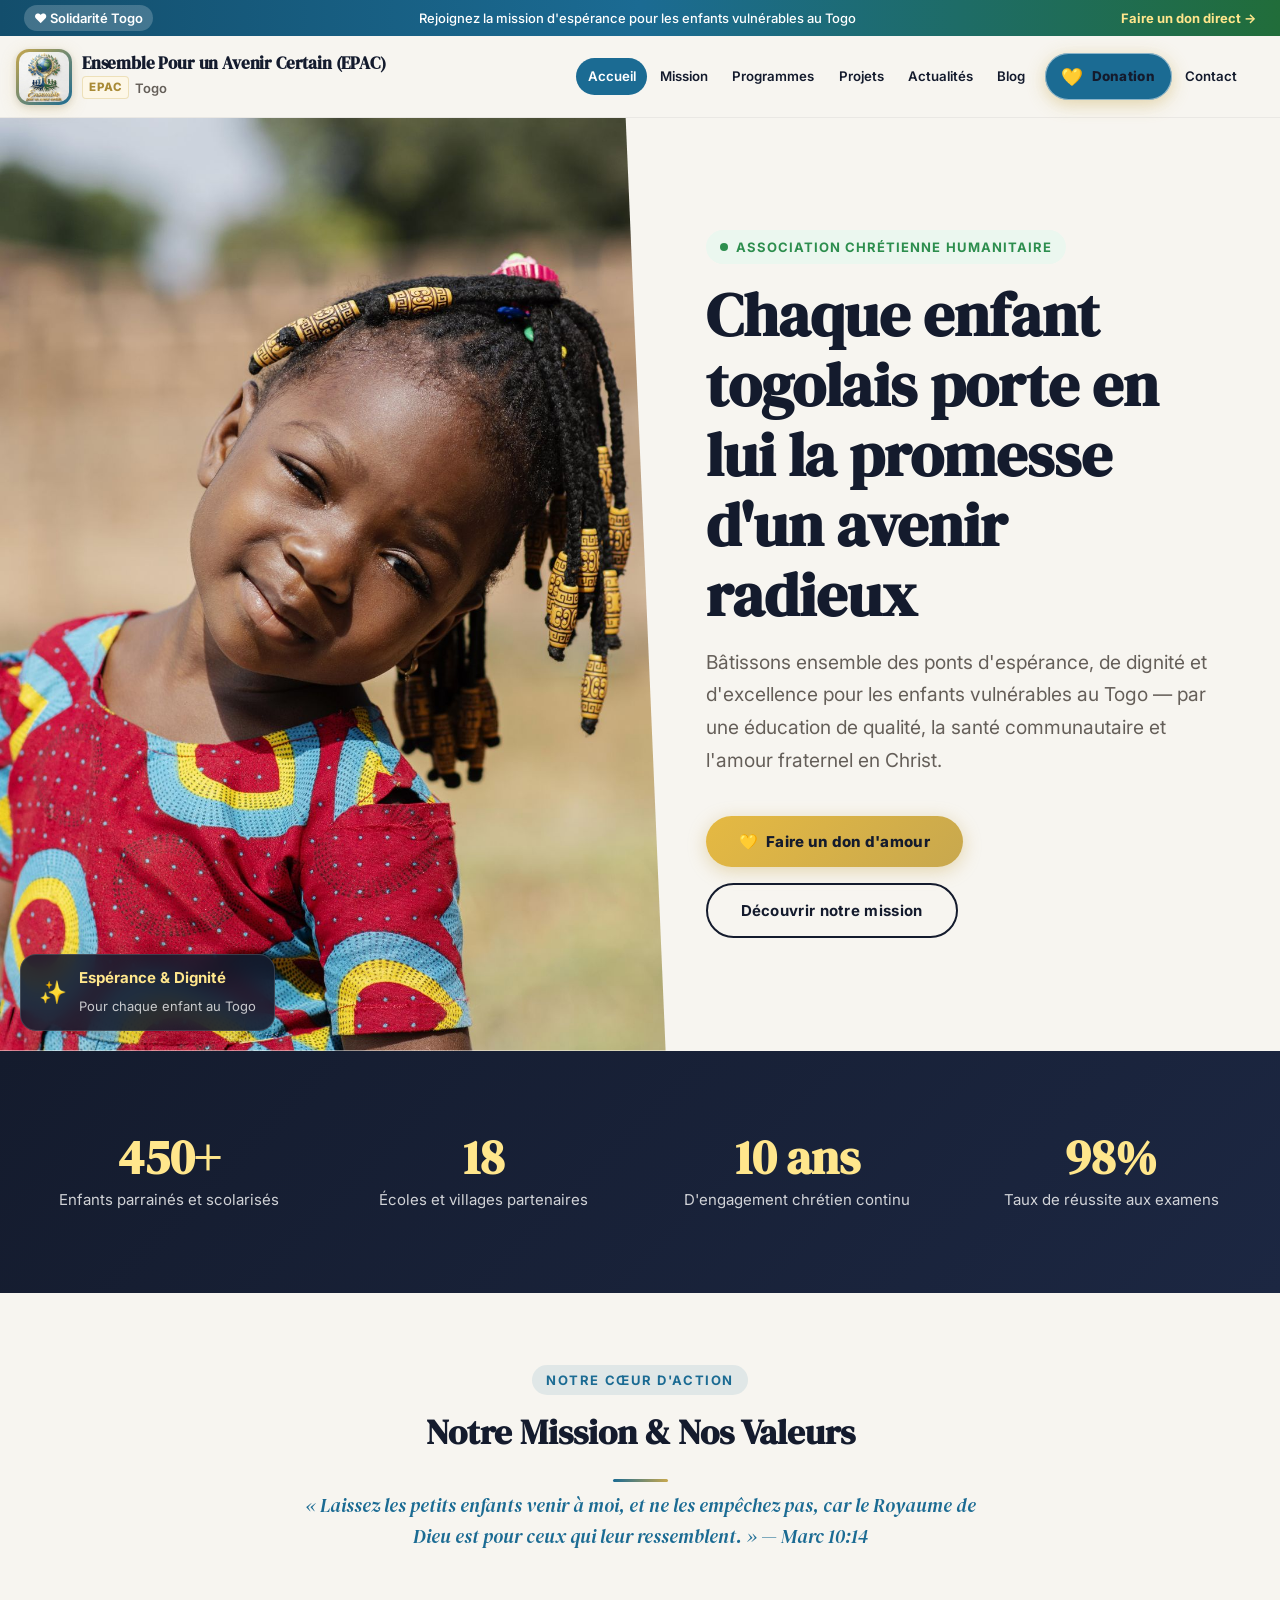
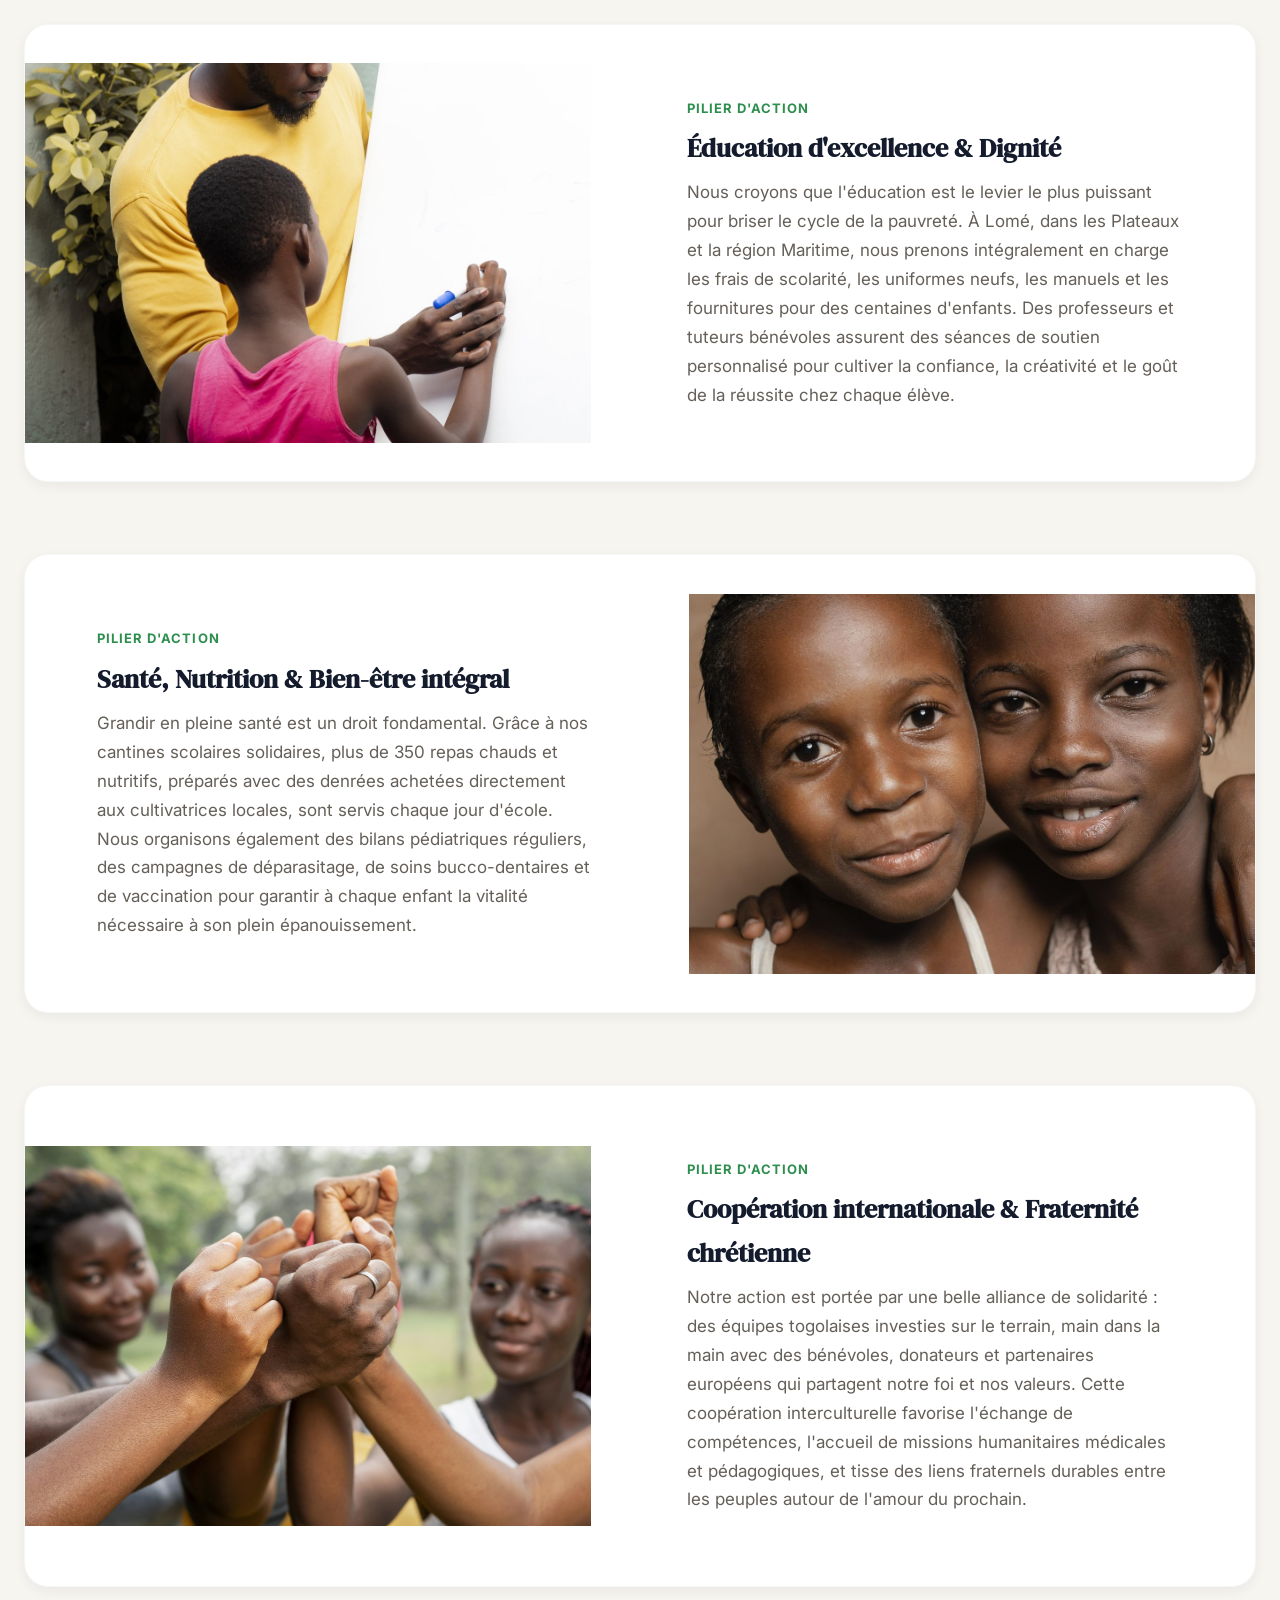
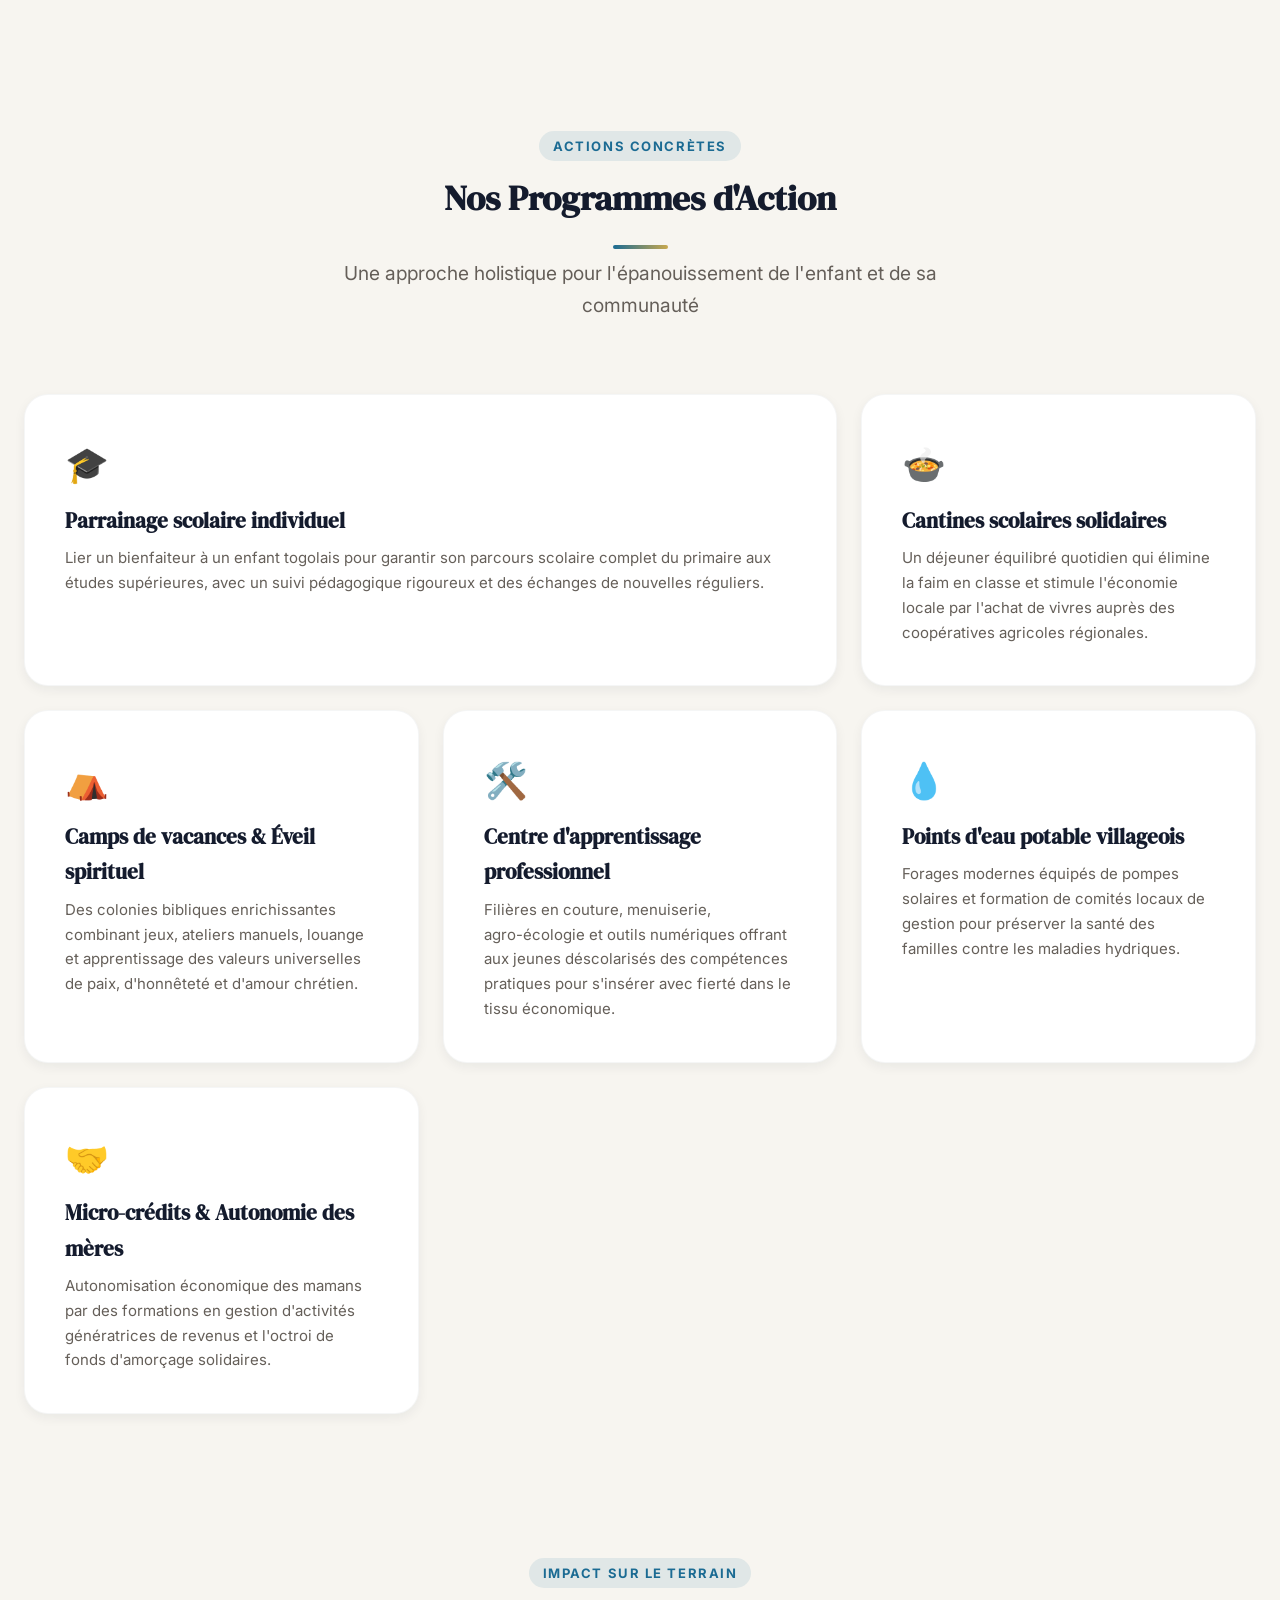
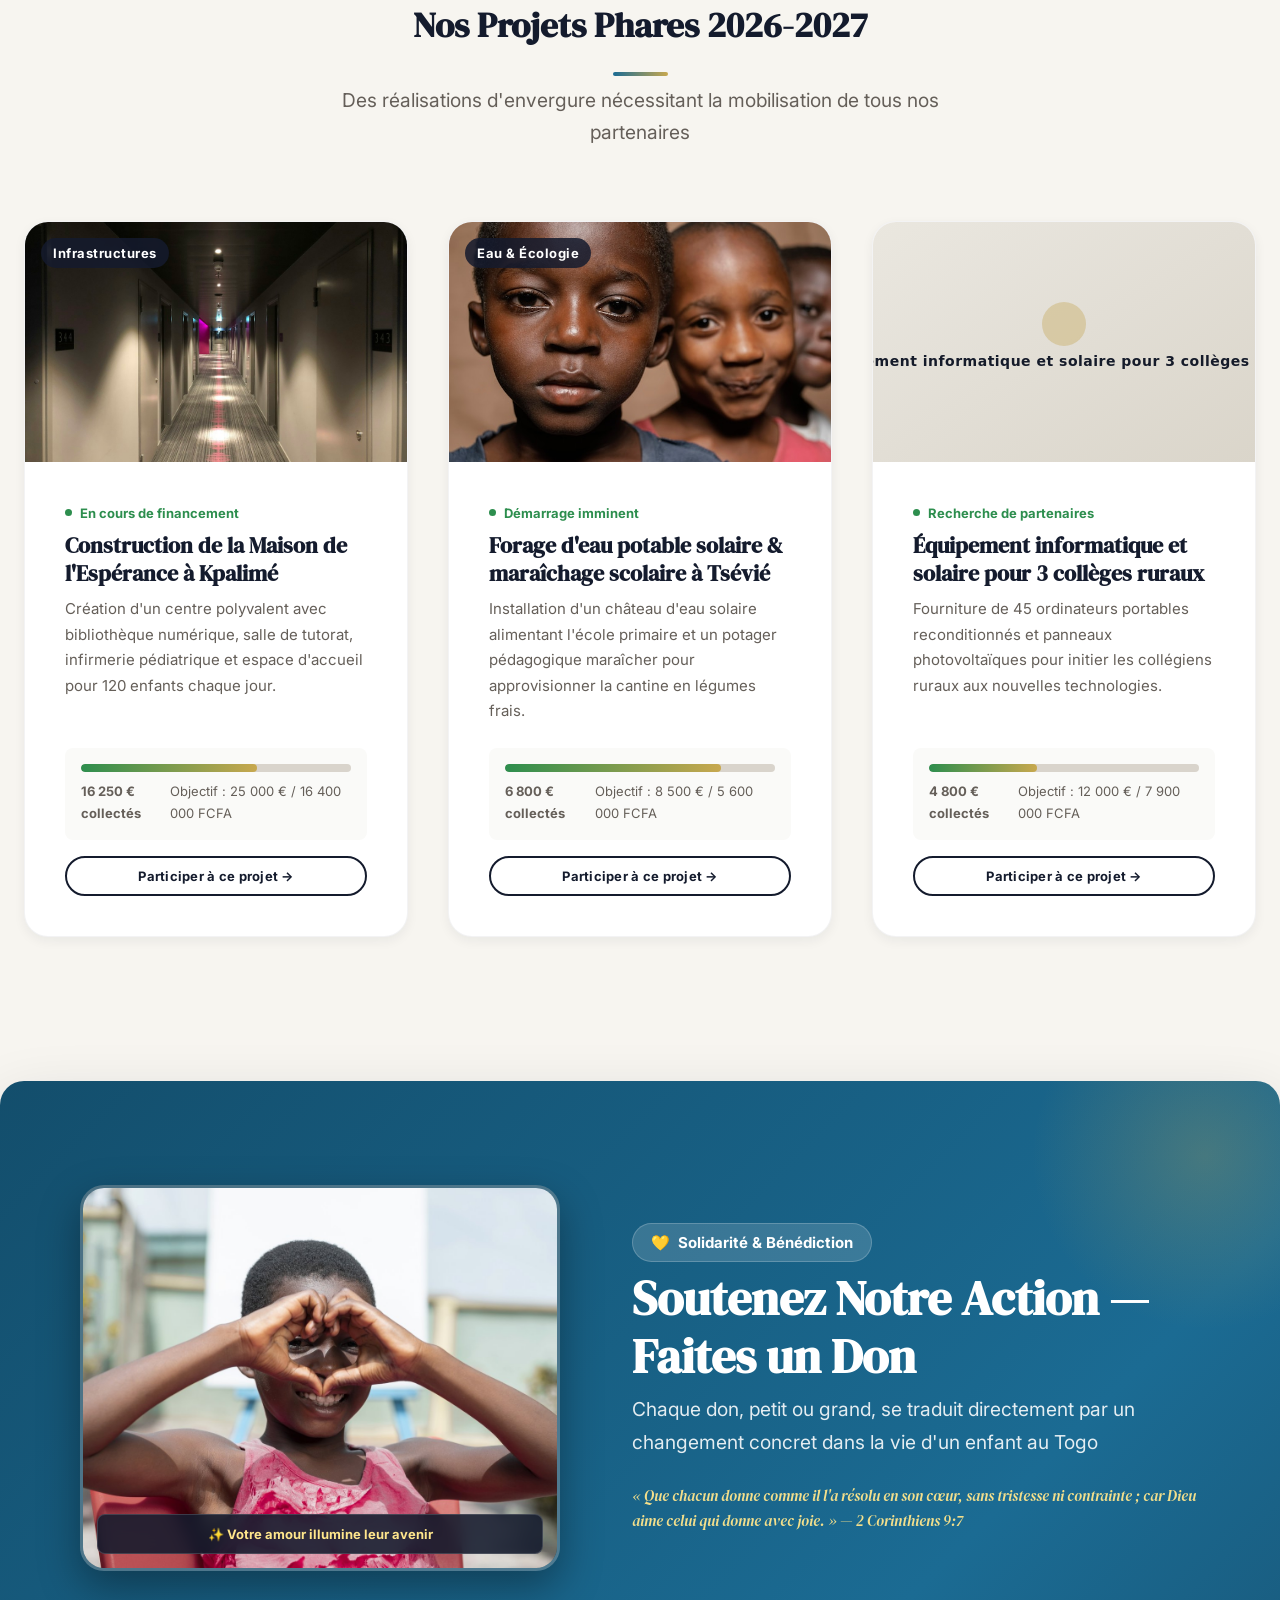
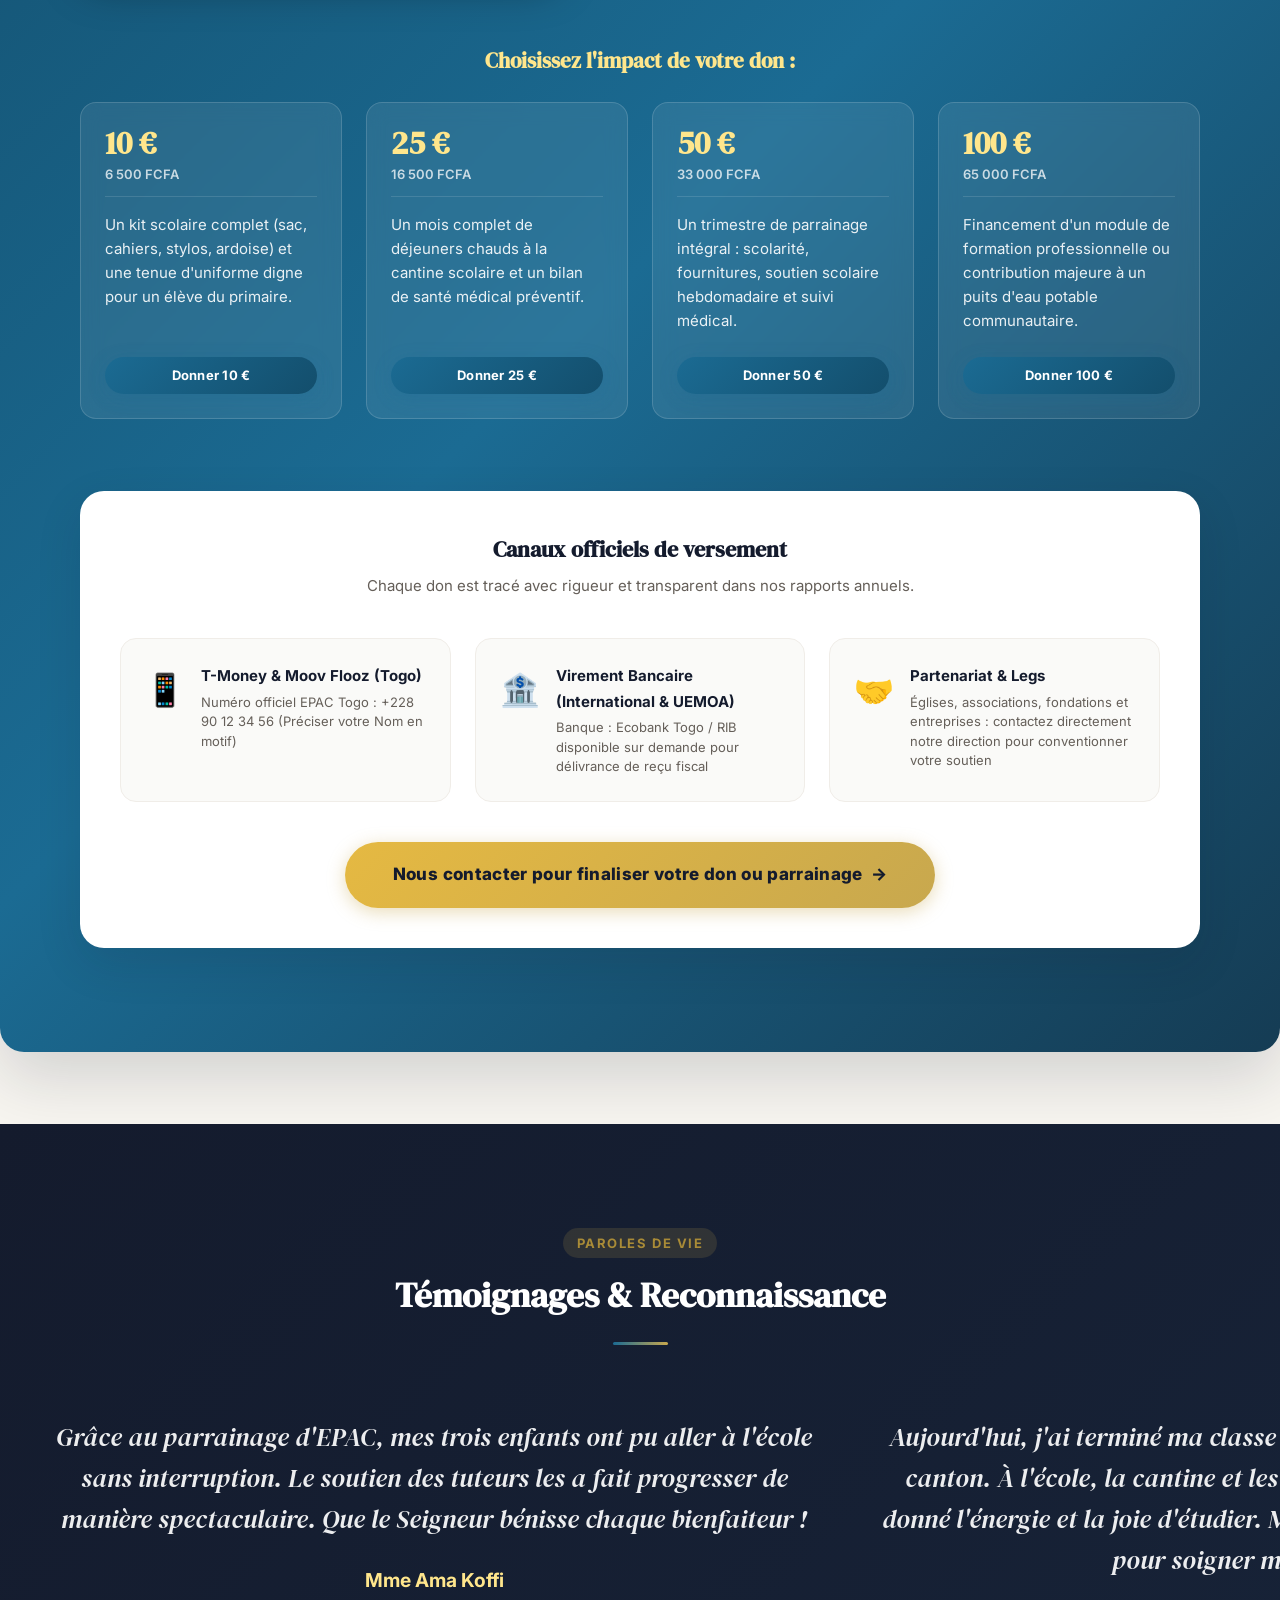
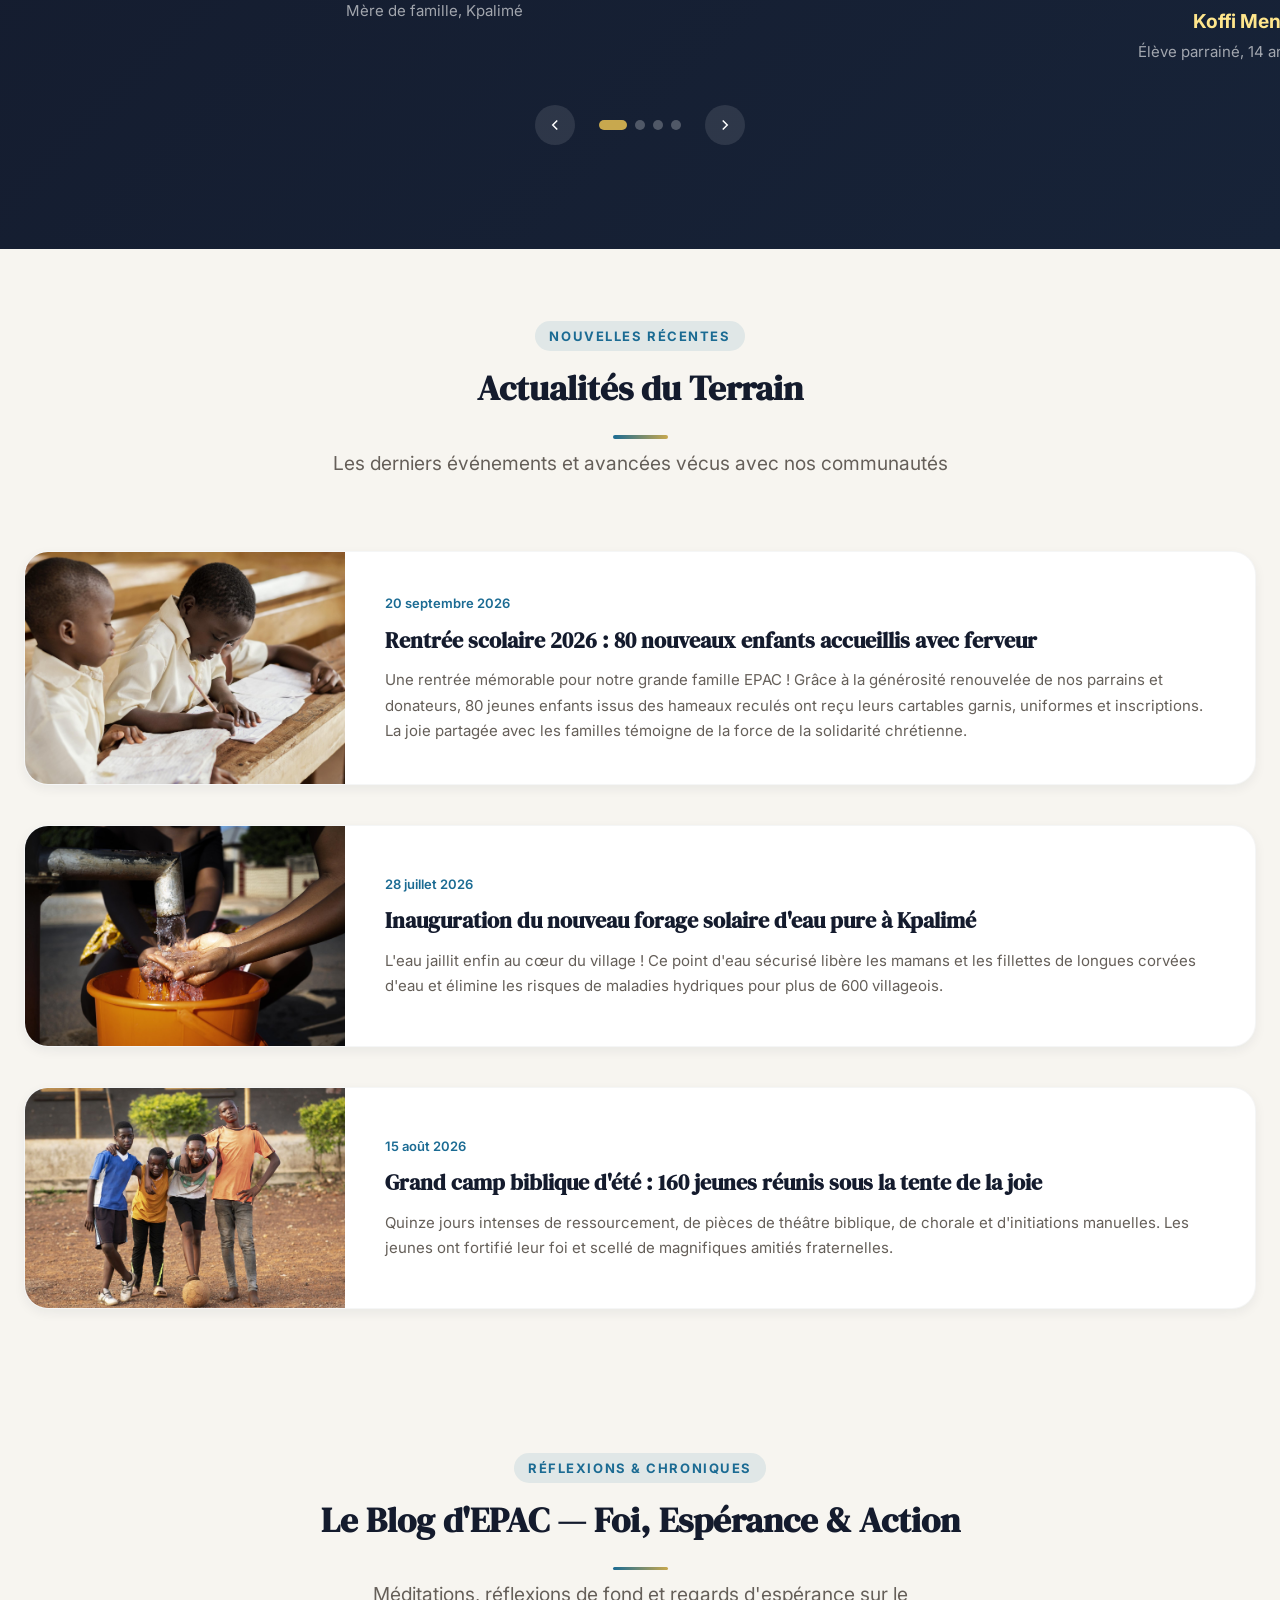
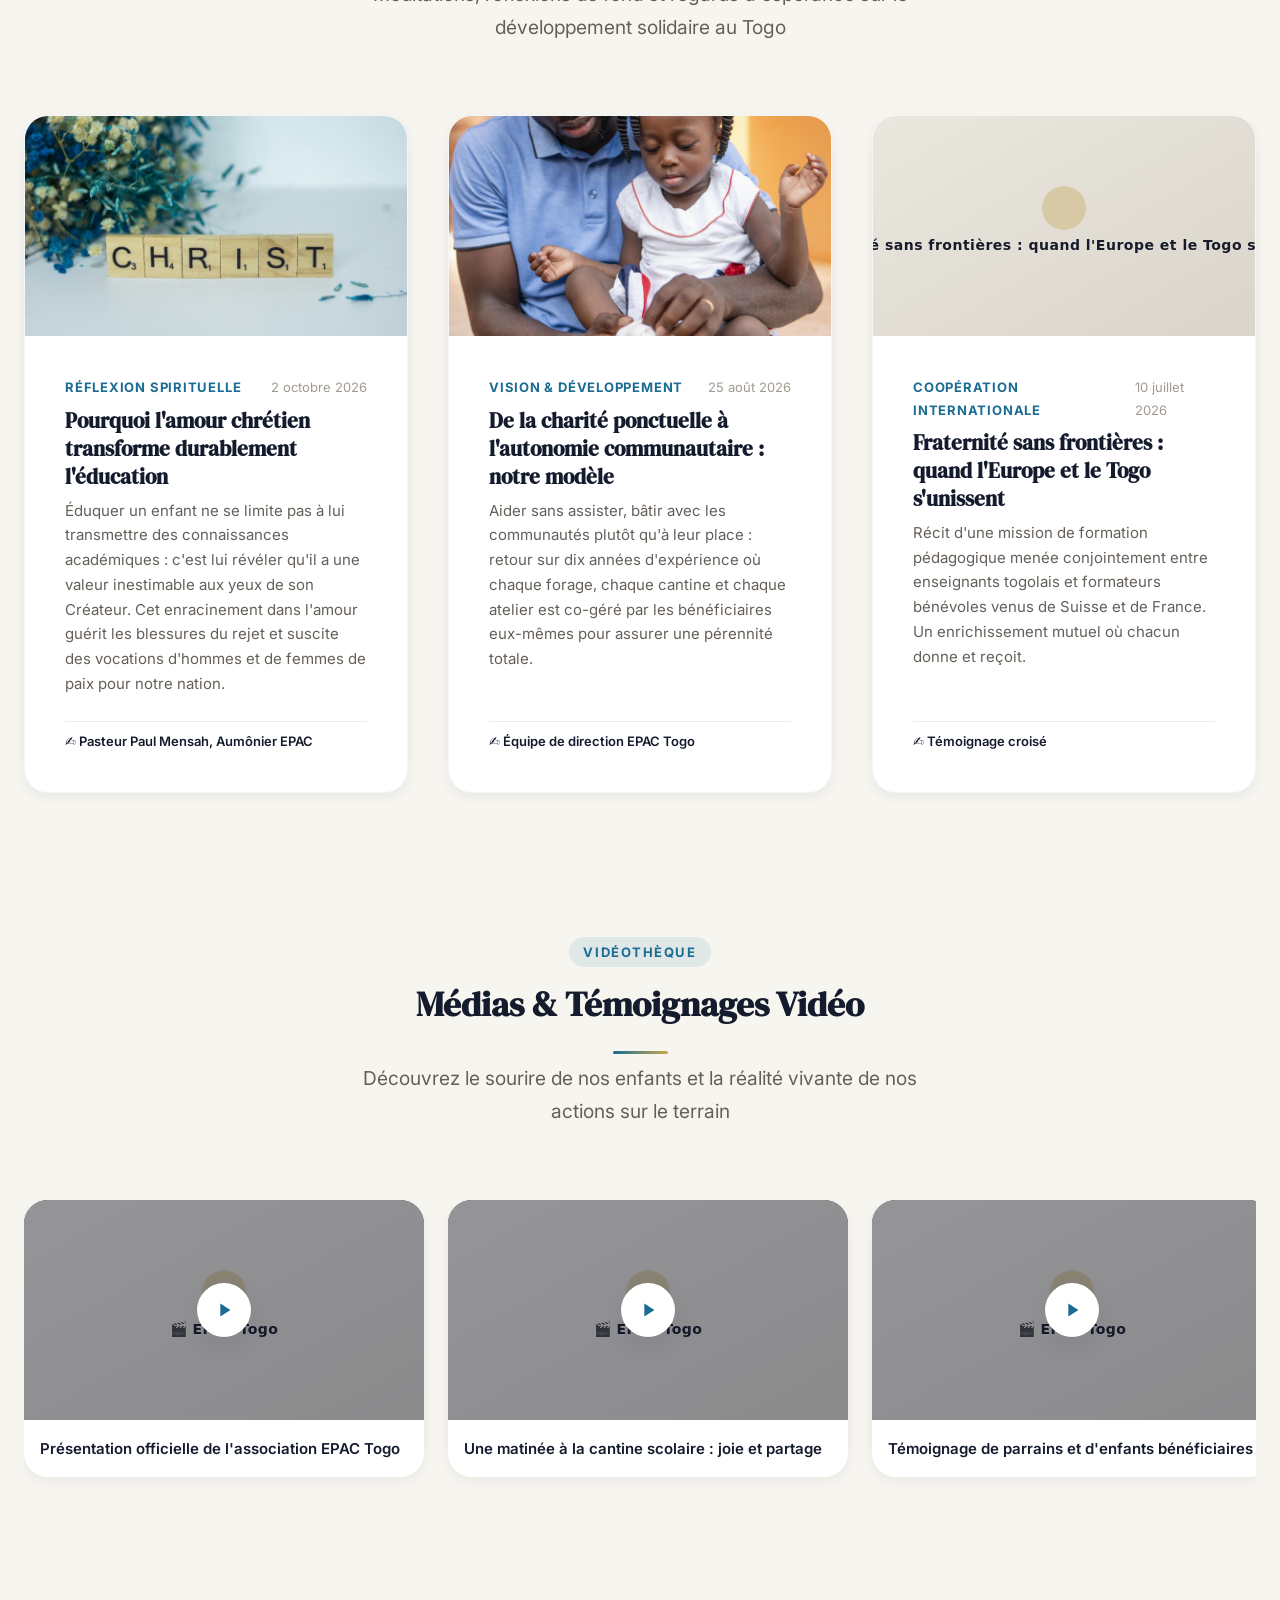
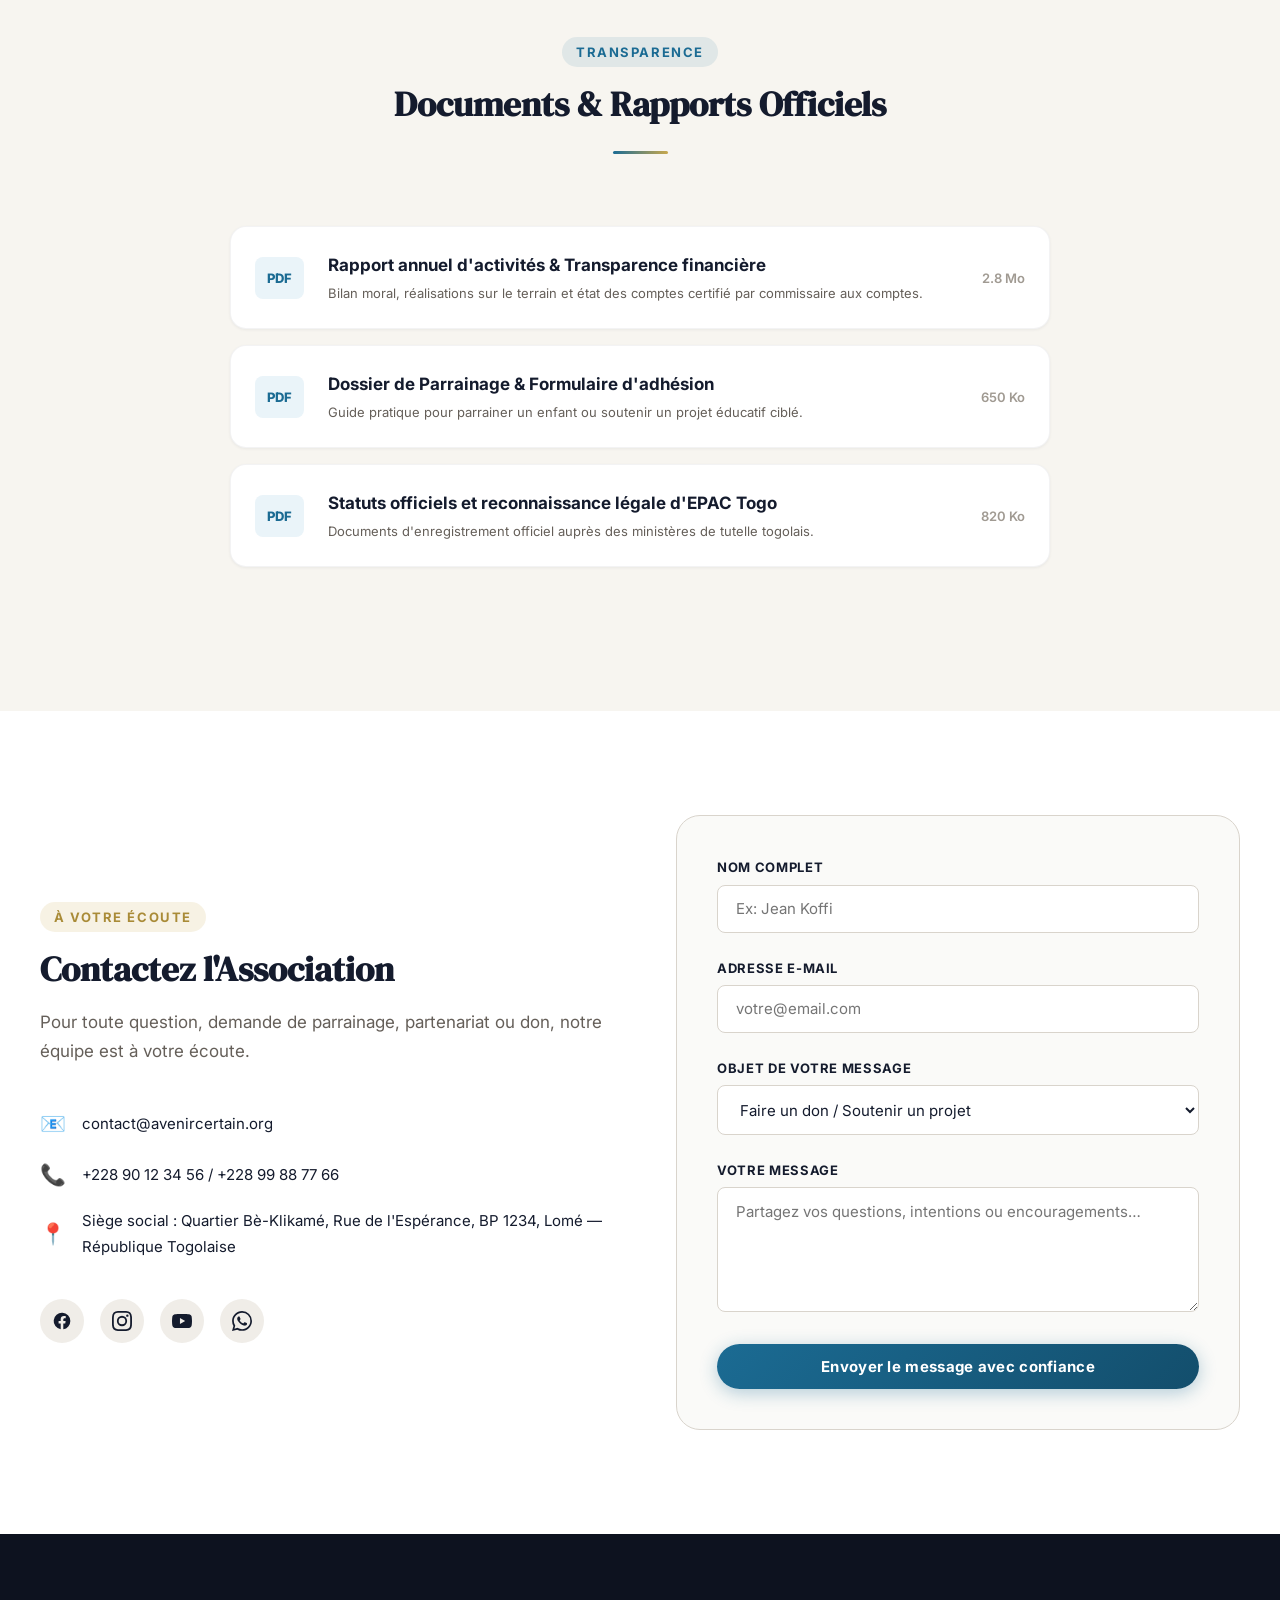
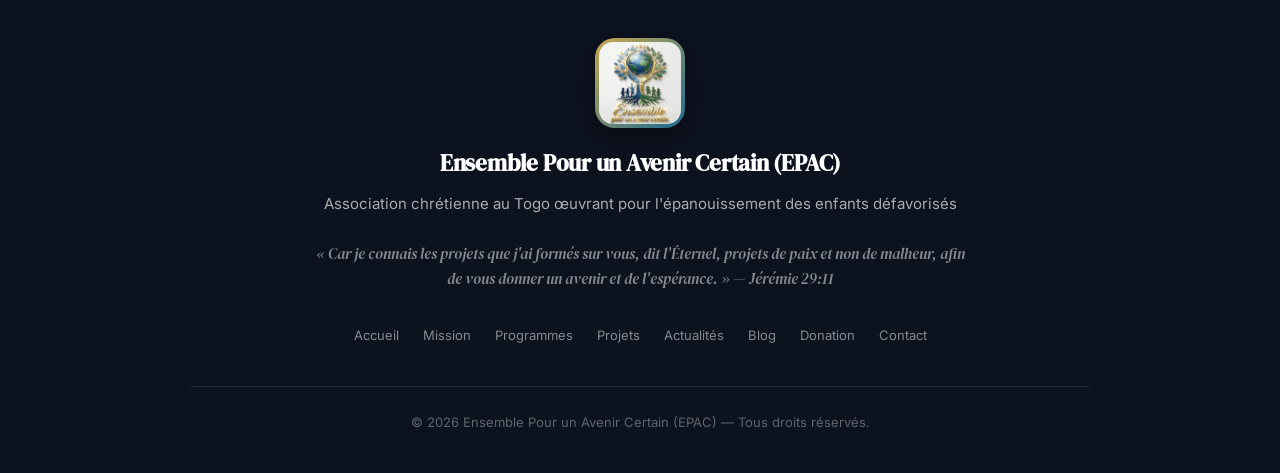
==== commit 79230d0f: "Add files via upload" ====
--- a/index.html
+++ b/index.html
@@ -34,6 +34,43 @@
   <!-- ===== MOBILE OVERLAY ===== -->
   <div class="overlay" id="overlay"></div>
 
+  <!-- ===== MOBILE DRAWER (Menu complet tous écrans mobiles & tablettes) ===== -->
+  <aside class="mobile-drawer" id="mobile-drawer" aria-label="Menu de navigation mobile" aria-hidden="true">
+    <div class="mobile-drawer__head">
+      <div class="mobile-drawer__brand">
+        <div class="mobile-drawer__logo-frame">
+          <img src="assets/logo.jpg" alt="Logo EPAC" width="44" height="44">
+        </div>
+        <div>
+          <strong class="mobile-drawer__title">EPAC Togo</strong>
+          <small class="mobile-drawer__subtitle">Ensemble Pour un Avenir Certain</small>
+        </div>
+      </div>
+      <button class="mobile-drawer__close" id="mobile-close" aria-label="Fermer le menu">&times;</button>
+    </div>
+
+    <div class="mobile-drawer__body">
+      <span class="mobile-drawer__heading">Navigation principale</span>
+      <nav class="mobile-drawer__nav" aria-label="Liens mobiles">
+        <ul class="mobile-drawer__list" id="mobile-nav-list">
+          <!-- Rempli dynamiquement par JS avec tous les 8 boutons -->
+        </ul>
+      </nav>
+
+      <div class="mobile-drawer__verse">
+        « Laissez les petits enfants venir à moi… car le Royaume de Dieu est pour ceux qui leur ressemblent. »
+        <small>— Marc 10:14</small>
+      </div>
+    </div>
+
+    <div class="mobile-drawer__foot">
+      <a href="#donation" class="btn btn--donate btn--full">
+        <span class="btn__heart">💛</span>
+        <span>Faire un don d'espérance</span>
+      </a>
+    </div>
+  </aside>
+
   <!-- ===== TOP ANNOUNCEMENT BAR ===== -->
   <aside class="topbar">
     <div class="topbar__inner">
@@ -56,16 +93,26 @@
         </div>
       </a>
 
-      <!-- Navigation sous forme d'onglets et de boutons -->
+      <!-- Navigation sous forme d'onglets et de boutons (Desktop >= 1160px) -->
       <nav class="header__nav" id="nav" aria-label="Navigation principale">
         <ul class="header__nav-list" id="nav-list">
           <!-- Rempli dynamiquement par JS -->
         </ul>
       </nav>
 
-      <button class="header__burger" id="burger" aria-label="Ouvrir le menu" aria-expanded="false">
-        <span></span><span></span><span></span>
-      </button>
+      <!-- Contrôles mobiles & tablettes (< 1160px) -->
+      <div class="header__controls">
+        <a href="#donation" class="btn btn--donate header__mobile-donate" aria-label="Faire un don">
+          <span class="btn__heart">💛</span>
+          <span class="header__mobile-donate-text">Donner</span>
+        </a>
+        <button class="header__burger" id="burger" aria-label="Ouvrir le menu" aria-expanded="false">
+          <span class="header__burger-lines" aria-hidden="true">
+            <span></span><span></span><span></span>
+          </span>
+          <span class="header__burger-label">Menu</span>
+        </button>
+      </div>
     </div>
   </header>
 
@@ -312,6 +359,32 @@
     </div>
   </footer>
 
+  <!-- ===== BARRE DE NAVIGATION MOBILE RAPIDE (DOCK FIXE EN BAS) ===== -->
+  <nav class="mobile-bottom-bar" id="mobile-bottom-bar" aria-label="Navigation rapide">
+    <a href="#accueil" class="mobile-bottom-bar__item is-active" data-section="accueil">
+      <span class="mobile-bottom-bar__icon">🏠</span>
+      <span class="mobile-bottom-bar__label">Accueil</span>
+    </a>
+    <a href="#mission" class="mobile-bottom-bar__item" data-section="mission">
+      <span class="mobile-bottom-bar__icon">🎯</span>
+      <span class="mobile-bottom-bar__label">Mission</span>
+    </a>
+    <a href="#donation" class="mobile-bottom-bar__item mobile-bottom-bar__item--cta" data-section="donation">
+      <div class="mobile-bottom-bar__cta-bubble">
+        <span class="nav-btn__heart">💛</span>
+      </div>
+      <span class="mobile-bottom-bar__label">Don</span>
+    </a>
+    <a href="#projets" class="mobile-bottom-bar__item" data-section="projets">
+      <span class="mobile-bottom-bar__icon">🏗️</span>
+      <span class="mobile-bottom-bar__label">Projets</span>
+    </a>
+    <button type="button" class="mobile-bottom-bar__item" id="mobile-bottom-menu-btn" aria-label="Tous les boutons du menu">
+      <span class="mobile-bottom-bar__icon">☰</span>
+      <span class="mobile-bottom-bar__label">Menu</span>
+    </button>
+  </nav>
+
   <!-- ===== BACK TO TOP ===== -->
   <button class="back-to-top" id="back-to-top" aria-label="Retour en haut">
     <svg viewBox="0 0 24 24" fill="none" stroke="currentColor" stroke-width="2.5" stroke-linecap="round"><polyline points="18 15 12 9 6 15"/></svg>
--- a/style.css
+++ b/style.css
@@ -99,12 +99,12 @@
 
 /* ---------- Mobile Overlay ---------- */
 .overlay {
-  position: fixed; inset: 0; z-index: 98;
+  position: fixed; inset: 0; z-index: 998;
   background: rgba(20,27,45,.65);
   backdrop-filter: blur(6px);
   -webkit-backdrop-filter: blur(6px);
   opacity: 0; visibility: hidden;
-  transition: var(--transition);
+  transition: opacity var(--transition), visibility var(--transition);
 }
 .overlay.is-visible { opacity: 1; visibility: visible; }
 
@@ -169,24 +169,26 @@
   height: 100%;
   display: flex; align-items: center; justify-content: space-between;
   padding: 0 var(--space-md);
-  gap: var(--space-md);
-}
-
-/* Logo agrandi et mis en valeur */
+  gap: var(--space-sm);
+}
+
+/* Logo agrandi et mis en valeur (Responsive) */
 .header__logo {
-  display: flex; align-items: center; gap: var(--space-sm);
+  display: flex; align-items: center; gap: 10px;
   z-index: 101;
   text-decoration: none;
-  flex-shrink: 0;
+  min-width: 0;
+  flex: 1 1 auto;
 }
 .header__logo-frame {
-  width: 64px; height: 64px;
-  border-radius: 14px;
+  width: 56px; height: 56px;
+  border-radius: 13px;
   padding: 3px;
   background: linear-gradient(135deg, var(--c-accent), var(--c-primary));
   box-shadow: 0 4px 16px rgba(200,168,78,.25), 0 2px 6px rgba(20,27,45,.12);
   display: flex; align-items: center; justify-content: center;
   transition: transform var(--transition-bounce), box-shadow var(--transition);
+  flex-shrink: 0;
 }
 .header__logo:hover .header__logo-frame {
   transform: scale(1.05) rotate(-1deg);
@@ -195,20 +197,24 @@
 .header__logo img {
   width: 100%; height: 100%;
   object-fit: cover;
-  border-radius: 11px;
+  border-radius: 10px;
   background: var(--c-white);
 }
 
 .header__brand {
   display: flex; flex-direction: column;
+  min-width: 0;
 }
 .header__brand-full {
   font-family: var(--ff-heading);
-  font-size: 1.15rem;
-  line-height: 1.25;
+  font-size: 1.08rem;
+  line-height: 1.2;
   color: var(--c-dark);
   font-weight: 700;
   letter-spacing: -.01em;
+  white-space: nowrap;
+  overflow: hidden;
+  text-overflow: ellipsis;
 }
 .header__brand-acronym {
   font-size: var(--fs-xs);
@@ -228,38 +234,94 @@
   font-size: 0.72rem;
 }
 
-/* ---------- Navigation en boutons / onglets ---------- */
+/* ---------- Contrôles du Header (Mobile & Tablette) ---------- */
+.header__controls {
+  display: flex;
+  align-items: center;
+  gap: 8px;
+  flex-shrink: 0;
+}
+.header__mobile-donate {
+  display: none;
+  padding: 0.45rem 0.95rem;
+  font-size: 0.8rem;
+  font-weight: 800;
+  border-radius: var(--radius-full);
+  gap: 6px;
+}
+
+/* Burger Button interactif et ultra visible */
+.header__burger {
+  display: none;
+  align-items: center;
+  gap: 7px;
+  background: var(--c-white);
+  border: 1px solid rgba(20,27,45,.14);
+  border-radius: var(--radius-full);
+  padding: 7px 12px;
+  cursor: pointer;
+  box-shadow: 0 2px 8px rgba(20,27,45,.06);
+  transition: all var(--transition);
+  flex-shrink: 0;
+}
+.header__burger:hover,
+.header__burger:focus {
+  background: var(--c-light);
+  border-color: var(--c-primary);
+  transform: translateY(-1px);
+}
+.header__burger-lines {
+  display: flex; flex-direction: column; gap: 4px;
+  width: 17px;
+}
+.header__burger-lines span {
+  display: block; width: 100%; height: 2.2px;
+  background: var(--c-dark);
+  border-radius: 2px;
+  transition: transform var(--transition), opacity var(--transition);
+}
+.header__burger.is-active .header__burger-lines span:nth-child(1) {
+  transform: translateY(6.2px) rotate(45deg);
+}
+.header__burger.is-active .header__burger-lines span:nth-child(2) {
+  opacity: 0;
+}
+.header__burger.is-active .header__burger-lines span:nth-child(3) {
+  transform: translateY(-6.2px) rotate(-45deg);
+}
+.header__burger-label {
+  font-size: 0.76rem;
+  font-weight: 700;
+  color: var(--c-dark);
+  letter-spacing: .02em;
+  text-transform: uppercase;
+}
+
+/* ---------- Navigation Desktop en boutons / onglets ---------- */
 .header__nav {
-  position: fixed; top: 0; right: 0;
-  width: min(340px, 88vw); height: 100vh;
-  background: var(--c-white);
-  box-shadow: var(--shadow-xl);
-  transform: translateX(100%);
-  transition: transform var(--transition);
-  z-index: 99;
-  overflow-y: auto;
-  padding: calc(var(--header-h) + var(--topbar-h) + var(--space-md)) var(--space-md) var(--space-xl);
-}
-.header__nav.is-open { transform: translateX(0); }
+  display: flex;
+  align-items: center;
+}
 .header__nav-list {
-  display: flex; flex-direction: column;
+  display: flex;
+  align-items: center;
   list-style: none;
-  gap: var(--space-xs);
+  gap: 4px;
   padding: 0;
-}
-
-/* Style des liens onglets / boutons */
+  margin: 0;
+}
+
+/* Style des boutons onglets */
 .nav-btn {
-  display: flex; align-items: center;
-  padding: 0.7rem 1.2rem;
-  font-size: var(--fs-base);
+  display: inline-flex; align-items: center;
+  padding: 0.5rem 0.85rem;
+  font-size: 0.88rem;
   font-weight: 600;
   color: var(--c-dark);
   border-radius: var(--radius-full);
   transition: all var(--transition);
   background: transparent;
   white-space: nowrap;
-  width: 100%;
 }
 .nav-btn:hover {
   background: rgba(27,107,147,.08);
@@ -273,13 +335,13 @@
 
 /* Bouton DONATION en exergue spectaculaire */
 .header__nav-item--cta {
-  margin-left: var(--space-xs);
+  margin-left: 6px;
 }
 .nav-btn--donate {
   background: linear-gradient(135deg, #E5B942, #C8A84E, #b59235);
   color: #141B2D !important;
   font-weight: 800;
-  padding: 0.7rem 1.4rem;
+  padding: 0.55rem 1.15rem;
   border-radius: var(--radius-full);
   box-shadow: 0 4px 18px rgba(200,168,78,.45), 0 0 0 1px rgba(255,255,255,.5) inset;
   display: inline-flex; align-items: center; gap: 8px;
@@ -309,23 +371,220 @@
   70% { transform: scale(1); }
 }
 
-/* Burger */
-.header__burger {
-  display: flex; flex-direction: column; gap: 5px;
-  width: 32px;
-  z-index: 101;
-  padding: 6px 0;
-}
-.header__burger span {
-  display: block; width: 100%; height: 2.8px;
-  background: var(--c-dark);
-  border-radius: 3px;
-  transition: var(--transition);
-  transform-origin: center;
-}
-.header__burger.is-active span:nth-child(1) { transform: translateY(7.8px) rotate(45deg); }
-.header__burger.is-active span:nth-child(2) { opacity: 0; }
-.header__burger.is-active span:nth-child(3) { transform: translateY(-7.8px) rotate(-45deg); }
+/* ============================================================
+   MOBILE DRAWER (MENU COMPLET SLIDE-IN POUR MOBILE & TABLETTE)
+   ============================================================ */
+.mobile-drawer {
+  position: fixed;
+  top: 0; right: 0;
+  width: min(360px, 86vw);
+  height: 100vh;
+  height: 100dvh;
+  background: #FFFFFF;
+  z-index: 1000;
+  display: flex;
+  flex-direction: column;
+  box-shadow: -8px 0 32px rgba(20,27,45,.25);
+  transform: translateX(105%);
+  transition: transform 0.35s cubic-bezier(.22, 1, .36, 1);
+  visibility: hidden;
+}
+.mobile-drawer.is-open {
+  transform: translateX(0);
+  visibility: visible;
+}
+.mobile-drawer__head {
+  display: flex;
+  align-items: center;
+  justify-content: space-between;
+  padding: 1.1rem 1.3rem;
+  border-bottom: 1px solid rgba(20,27,45,.08);
+  background: var(--c-light);
+}
+.mobile-drawer__brand {
+  display: flex;
+  align-items: center;
+  gap: 10px;
+}
+.mobile-drawer__logo-frame {
+  width: 44px; height: 44px;
+  border-radius: 11px;
+  overflow: hidden;
+  border: 2px solid var(--c-accent);
+  box-shadow: 0 2px 8px rgba(20,27,45,.1);
+}
+.mobile-drawer__logo-frame img {
+  width: 100%; height: 100%; object-fit: cover;
+}
+.mobile-drawer__title {
+  display: block;
+  font-family: var(--ff-heading);
+  font-size: 1.05rem;
+  color: var(--c-dark);
+  line-height: 1.2;
+}
+.mobile-drawer__subtitle {
+  display: block;
+  font-size: 0.72rem;
+  color: var(--c-gray-600);
+}
+.mobile-drawer__close {
+  width: 36px; height: 36px;
+  border-radius: 50%;
+  border: 1px solid rgba(20,27,45,.12);
+  background: var(--c-white);
+  color: var(--c-dark);
+  font-size: 1.4rem;
+  line-height: 1;
+  display: flex; align-items: center; justify-content: center;
+  cursor: pointer;
+  transition: all var(--transition);
+}
+.mobile-drawer__close:hover {
+  background: rgba(20,27,45,.06);
+  transform: scale(1.08);
+}
+.mobile-drawer__body {
+  flex: 1;
+  overflow-y: auto;
+  -webkit-overflow-scrolling: touch;
+  padding: 1.2rem 1.3rem;
+}
+.mobile-drawer__heading {
+  display: block;
+  font-size: 0.72rem;
+  font-weight: 800;
+  text-transform: uppercase;
+  letter-spacing: .1em;
+  color: var(--c-gray-600);
+  margin-bottom: 0.85rem;
+}
+.mobile-drawer__list {
+  list-style: none;
+  padding: 0;
+  margin: 0;
+  display: flex;
+  flex-direction: column;
+  gap: 8px;
+}
+.mobile-drawer__btn {
+  display: flex;
+  align-items: center;
+  gap: 12px;
+  padding: 0.78rem 1rem;
+  font-size: 0.95rem;
+  font-weight: 600;
+  color: var(--c-dark);
+  background: var(--c-light);
+  border-radius: 12px;
+  text-decoration: none;
+  transition: all var(--transition);
+  border: 1px solid rgba(20,27,45,.05);
+}
+.mobile-drawer__btn:hover,
+.mobile-drawer__btn:active,
+.mobile-drawer__btn.is-active {
+  background: rgba(27,107,147,.1);
+  color: var(--c-primary);
+  border-color: rgba(27,107,147,.25);
+  transform: translateX(3px);
+}
+.mobile-drawer__icon {
+  font-size: 1.15rem;
+  line-height: 1;
+}
+.mobile-drawer__btn--donate {
+  background: linear-gradient(135deg, #E5B942, #C8A84E, #b59235) !important;
+  color: #141B2D !important;
+  font-weight: 800;
+  border: 1px solid rgba(255,255,255,.5);
+  box-shadow: 0 4px 14px rgba(200,168,78,.4);
+  margin-top: 4px;
+}
+.mobile-drawer__verse {
+  margin-top: 1.5rem;
+  padding: 12px;
+  background: rgba(200,168,78,.1);
+  border-left: 3px solid var(--c-accent);
+  border-radius: 6px;
+  font-size: 0.8rem;
+  color: var(--c-dark);
+  font-style: italic;
+  line-height: 1.45;
+}
+.mobile-drawer__verse small {
+  display: block;
+  margin-top: 4px;
+  font-style: normal;
+  font-weight: 700;
+  color: var(--c-primary);
+}
+.mobile-drawer__foot {
+  padding: 1rem 1.3rem;
+  border-top: 1px solid rgba(20,27,45,.08);
+  background: var(--c-light);
+}
+
+/* ============================================================
+   BARRE DE NAVIGATION MOBILE RAPIDE (DOCK FIXE EN BAS)
+   ============================================================ */
+.mobile-bottom-bar {
+  position: fixed;
+  bottom: 0; left: 0; right: 0;
+  height: 62px;
+  background: rgba(255, 255, 255, 0.96);
+  backdrop-filter: blur(20px);
+  -webkit-backdrop-filter: blur(20px);
+  border-top: 1px solid rgba(20,27,45,.08);
+  box-shadow: 0 -4px 20px rgba(20,27,45,.08);
+  display: none;
+  align-items: center;
+  justify-content: space-around;
+  padding: 0 4px;
+  padding-bottom: env(safe-area-inset-bottom, 0px);
+  z-index: 95;
+}
+.mobile-bottom-bar__item {
+  display: flex; flex-direction: column; align-items: center; justify-content: center;
+  flex: 1;
+  height: 100%;
+  color: var(--c-gray-600);
+  text-decoration: none;
+  font-size: 0.68rem;
+  font-weight: 600;
+  gap: 2px;
+  background: none; border: none; cursor: pointer;
+  transition: color var(--transition);
+  padding: 4px 0;
+}
+.mobile-bottom-bar__item.is-active,
+.mobile-bottom-bar__item:hover {
+  color: var(--c-primary);
+}
+.mobile-bottom-bar__icon {
+  font-size: 1.15rem;
+  line-height: 1;
+}
+.mobile-bottom-bar__item--cta {
+  position: relative;
+  top: -10px;
+  flex: 0 0 62px;
+}
+.mobile-bottom-bar__cta-bubble {
+  width: 46px; height: 46px;
+  border-radius: 50%;
+  background: linear-gradient(135deg, #E5B942, #C8A84E, #b59235);
+  box-shadow: 0 4px 14px rgba(200,168,78,.55);
+  display: flex; align-items: center; justify-content: center;
+  font-size: 1.2rem;
+  border: 3px solid var(--c-white);
+  animation: pulse-glow 3s infinite;
+}
+.mobile-bottom-bar__item--cta .mobile-bottom-bar__label {
+  font-weight: 800;
+  color: var(--c-dark);
+  margin-top: 1px;
+}
 
 /* ============================================================
    SECTIONS GÉNÉRALES
@@ -1534,6 +1793,7 @@
     font-size: 1.05rem;
   }
   .header__nav {
+    display: flex !important;
     position: static;
     width: auto; height: auto;
     background: none;
@@ -1559,7 +1819,10 @@
     padding: 0.52rem 1.05rem;
     font-size: 0.84rem;
   }
-  .header__burger { display: none; }
+  .header__burger { display: none !important; }
+  .header__mobile-donate { display: none !important; }
+  .mobile-drawer { display: none !important; }
+  .mobile-bottom-bar { display: none !important; }
 }
 
 /* Très grands écrans : plus de confort et espacement généreux */
@@ -1583,3 +1846,76 @@
     font-size: 0.88rem;
   }
 }
+
+/* ============================================================
+   OPTIMISATIONS MOBILES (< 900px, < 768px, < 480px, < 360px)
+   ============================================================ */
+@media (max-width: 900px) {
+  .mobile-bottom-bar {
+    display: flex;
+  }
+  body {
+    padding-bottom: 66px;
+  }
+  .back-to-top {
+    bottom: 76px;
+    right: 14px;
+    width: 42px; height: 42px;
+  }
+}
+
+@media (max-width: 768px) {
+  :root {
+    --header-h: 76px;
+    --topbar-h: 34px;
+  }
+  .hero__image-wrap {
+    height: clamp(260px, 42vh, 340px);
+  }
+}
+
+@media (max-width: 480px) {
+  :root {
+    --header-h: 70px;
+    --topbar-h: 30px;
+  }
+  .header__inner {
+    padding: 0 10px;
+    gap: 6px;
+  }
+  .header__logo-frame {
+    width: 44px; height: 44px;
+    border-radius: 10px;
+  }
+  .header__brand-full {
+    font-size: 0.92rem;
+    max-width: 175px;
+  }
+  .header__burger-label {
+    display: none;
+  }
+  .header__burger {
+    padding: 8px 10px;
+  }
+  .header__mobile-donate {
+    padding: 0.42rem 0.65rem;
+    font-size: 0.76rem;
+  }
+  .hero__actions .btn {
+    width: 100%;
+    justify-content: center;
+  }
+}
+
+@media (max-width: 360px) {
+  .header__brand-full {
+    font-size: 0.84rem;
+    max-width: 130px;
+  }
+  .header__mobile-donate-text {
+    display: none;
+  }
+  .header__logo-frame {
+    width: 40px; height: 40px;
+  }
+}
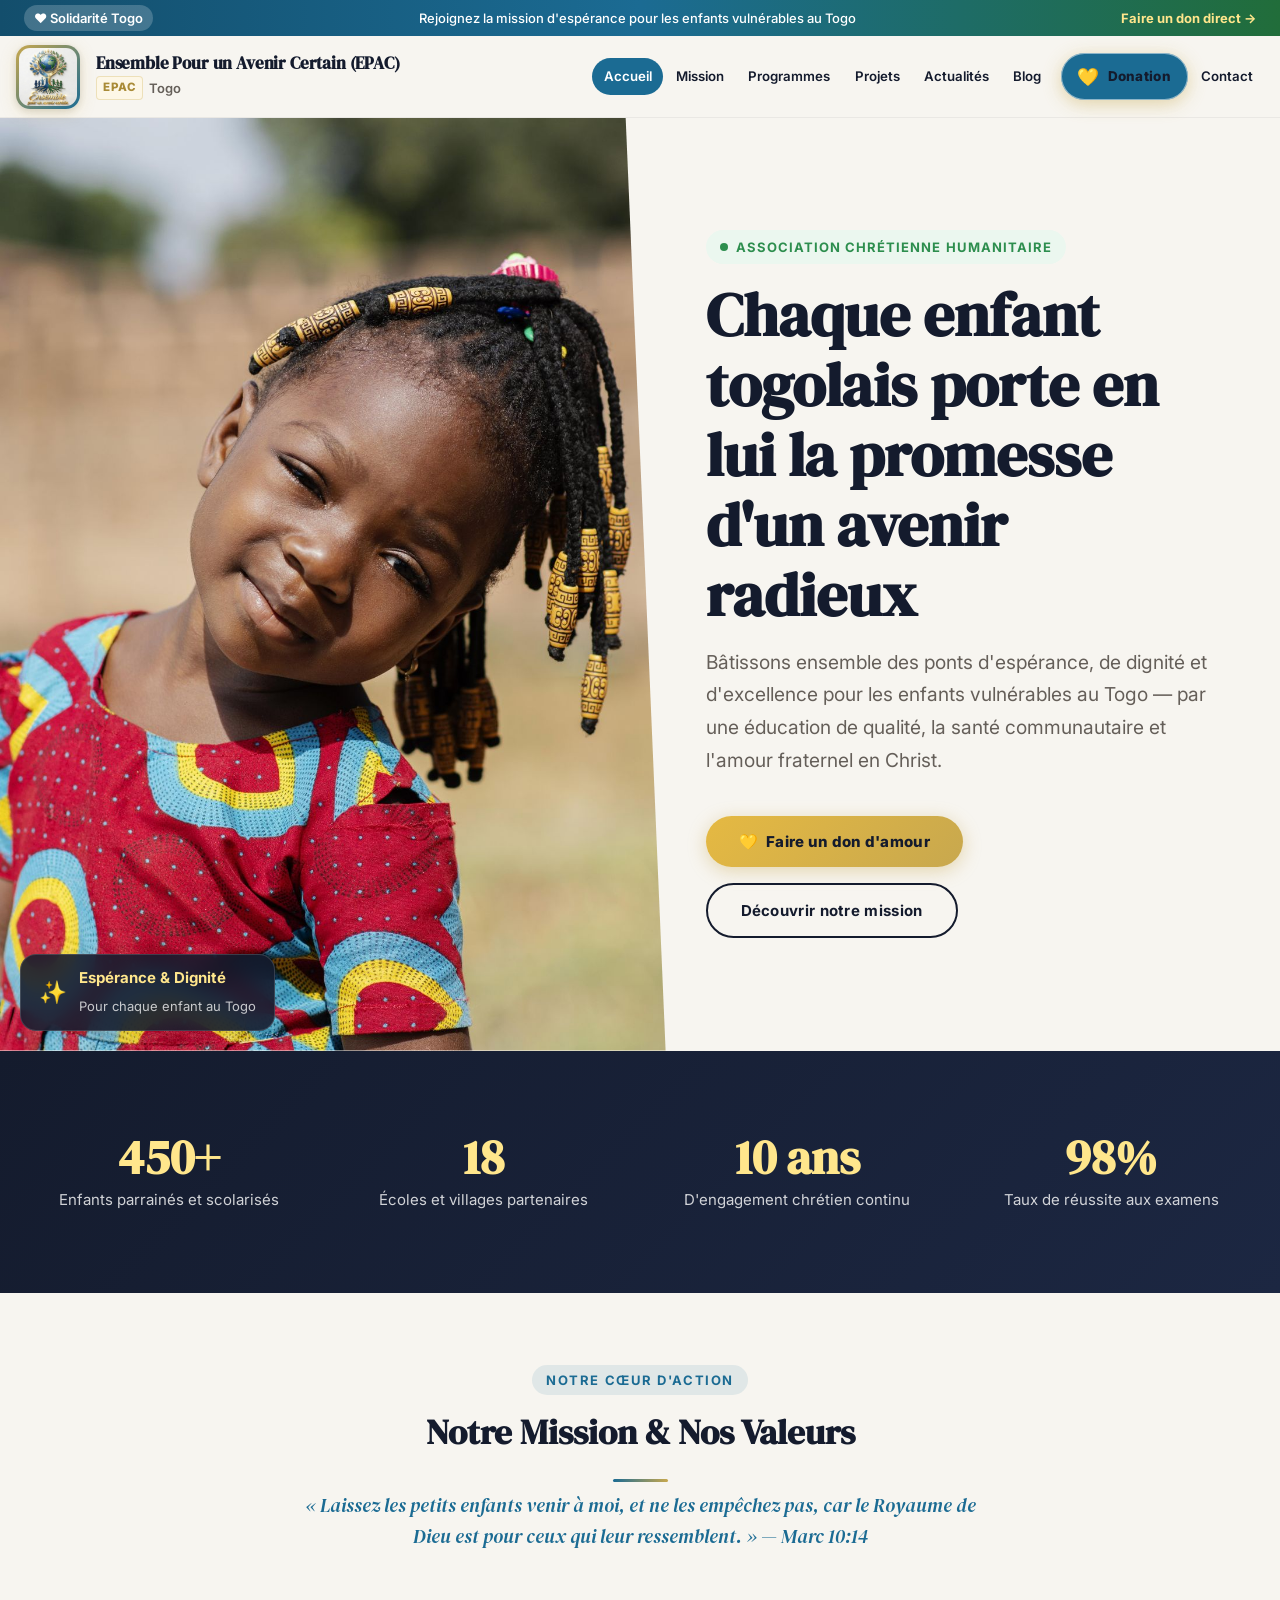
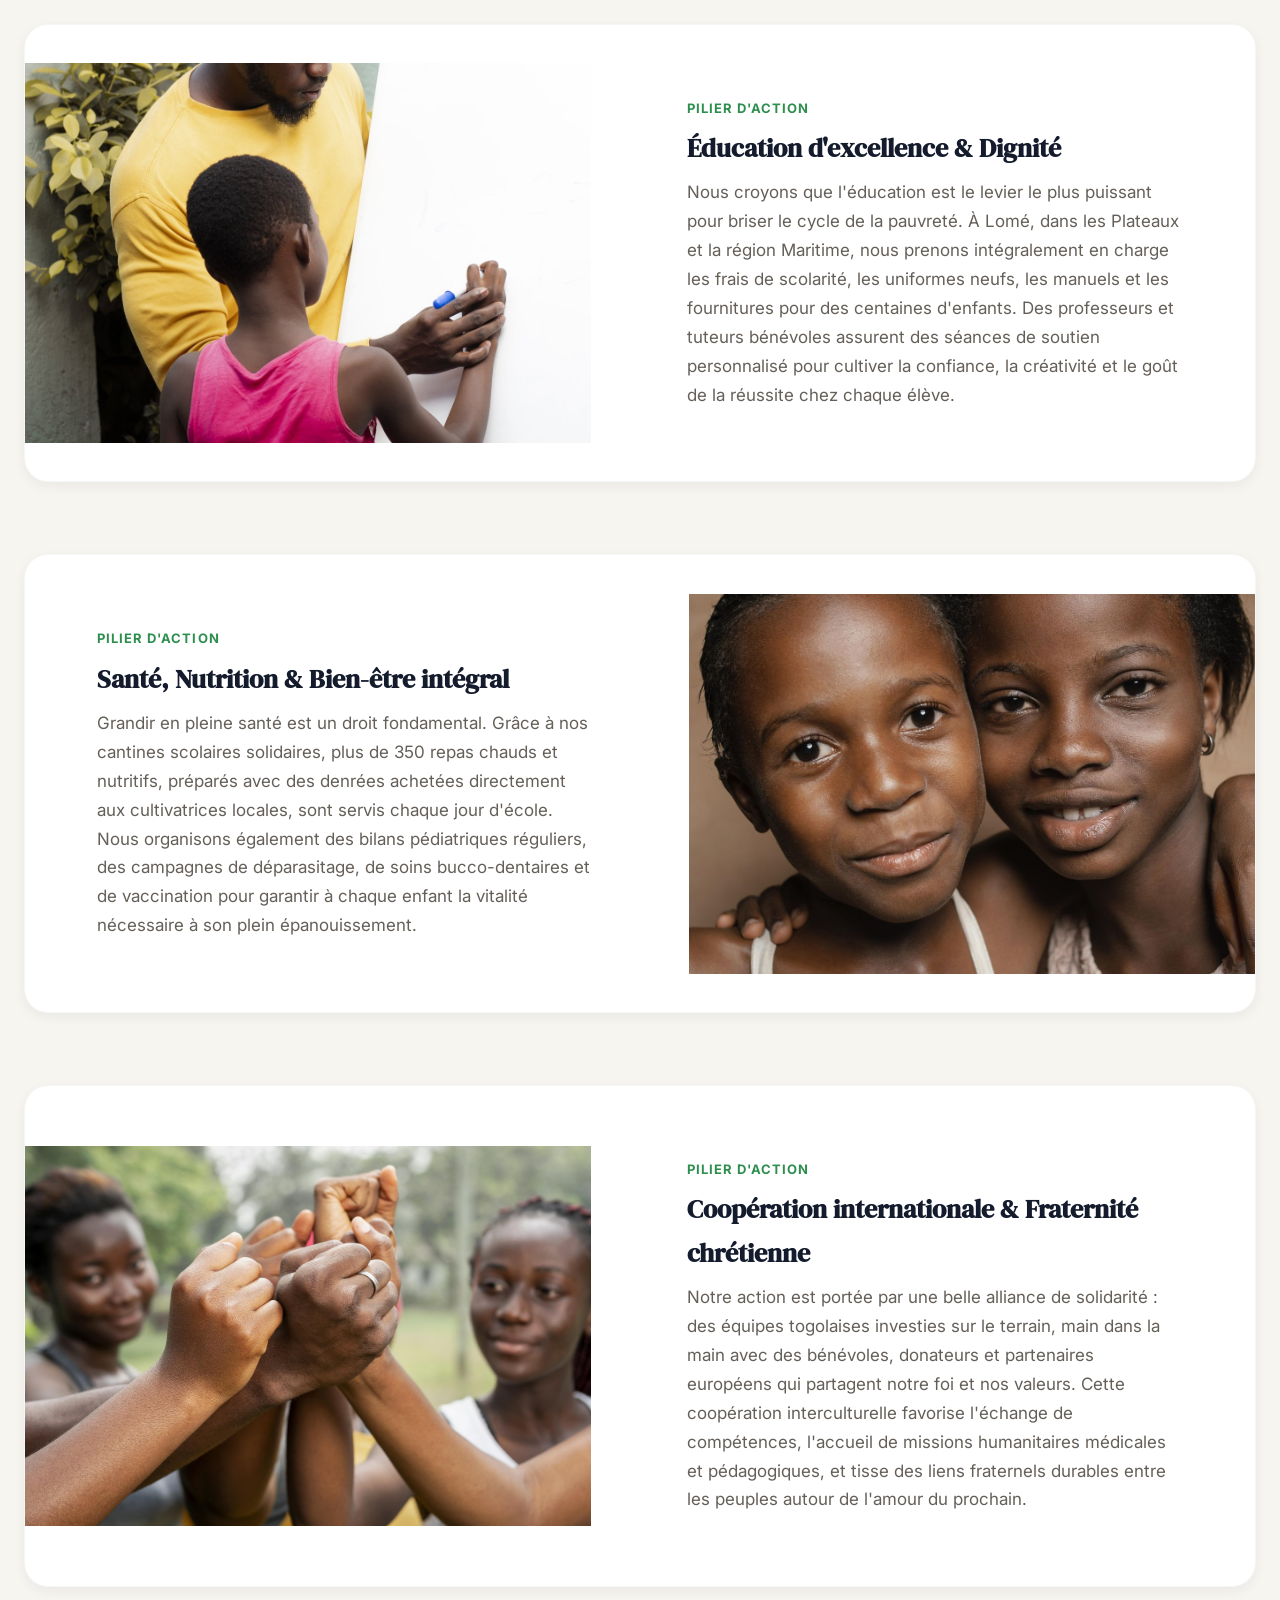
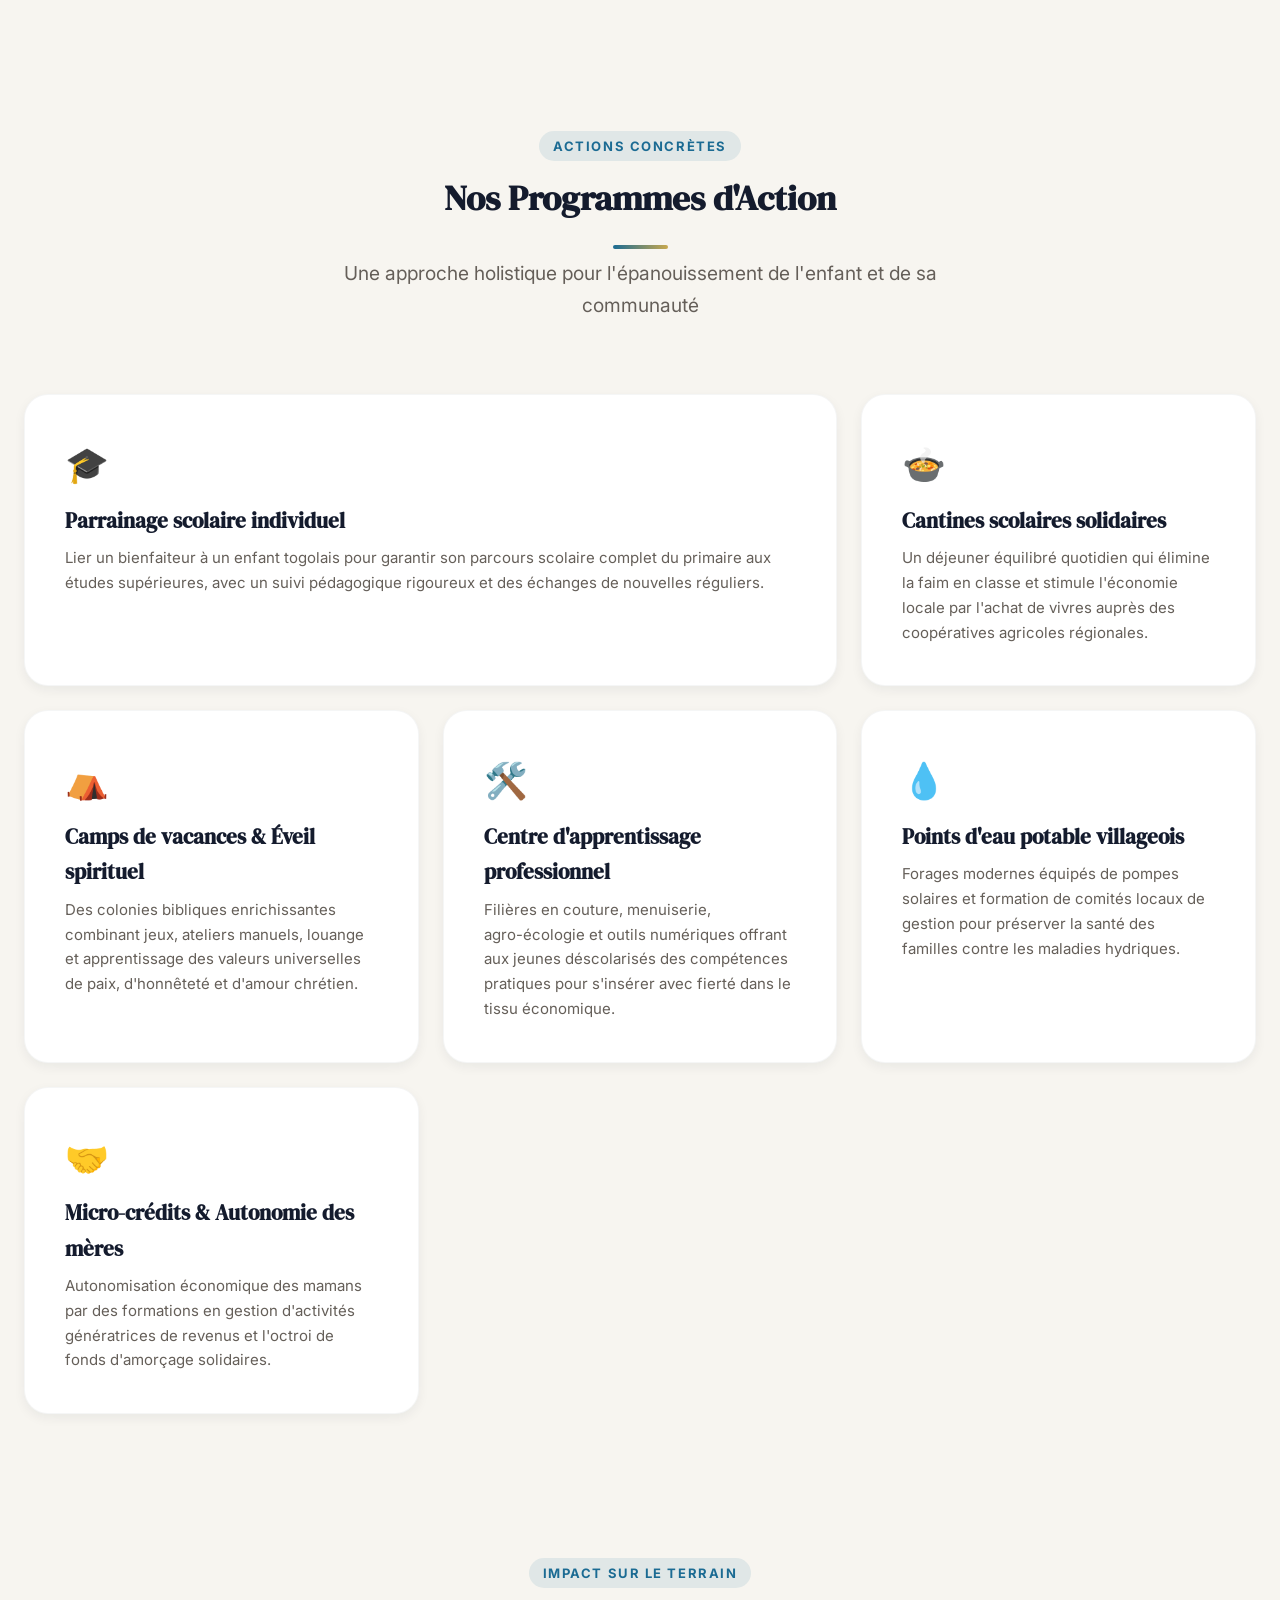
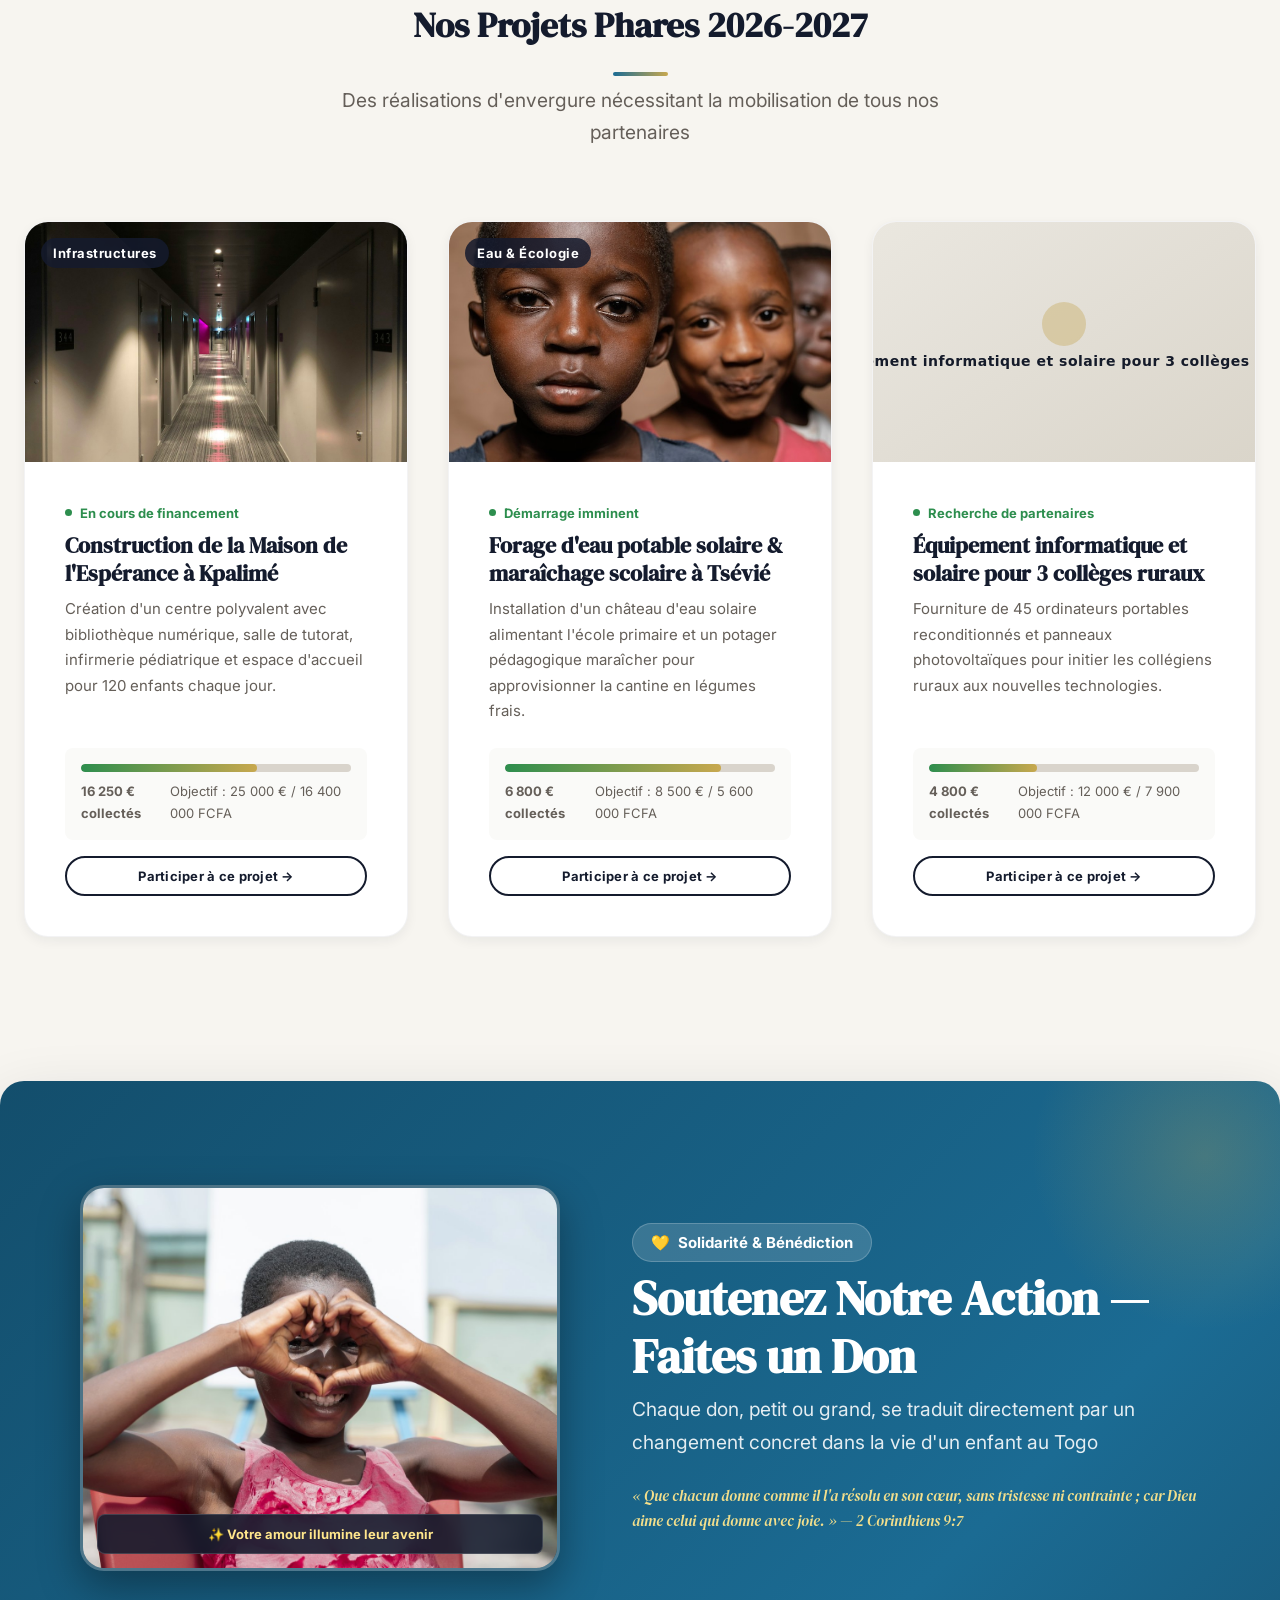
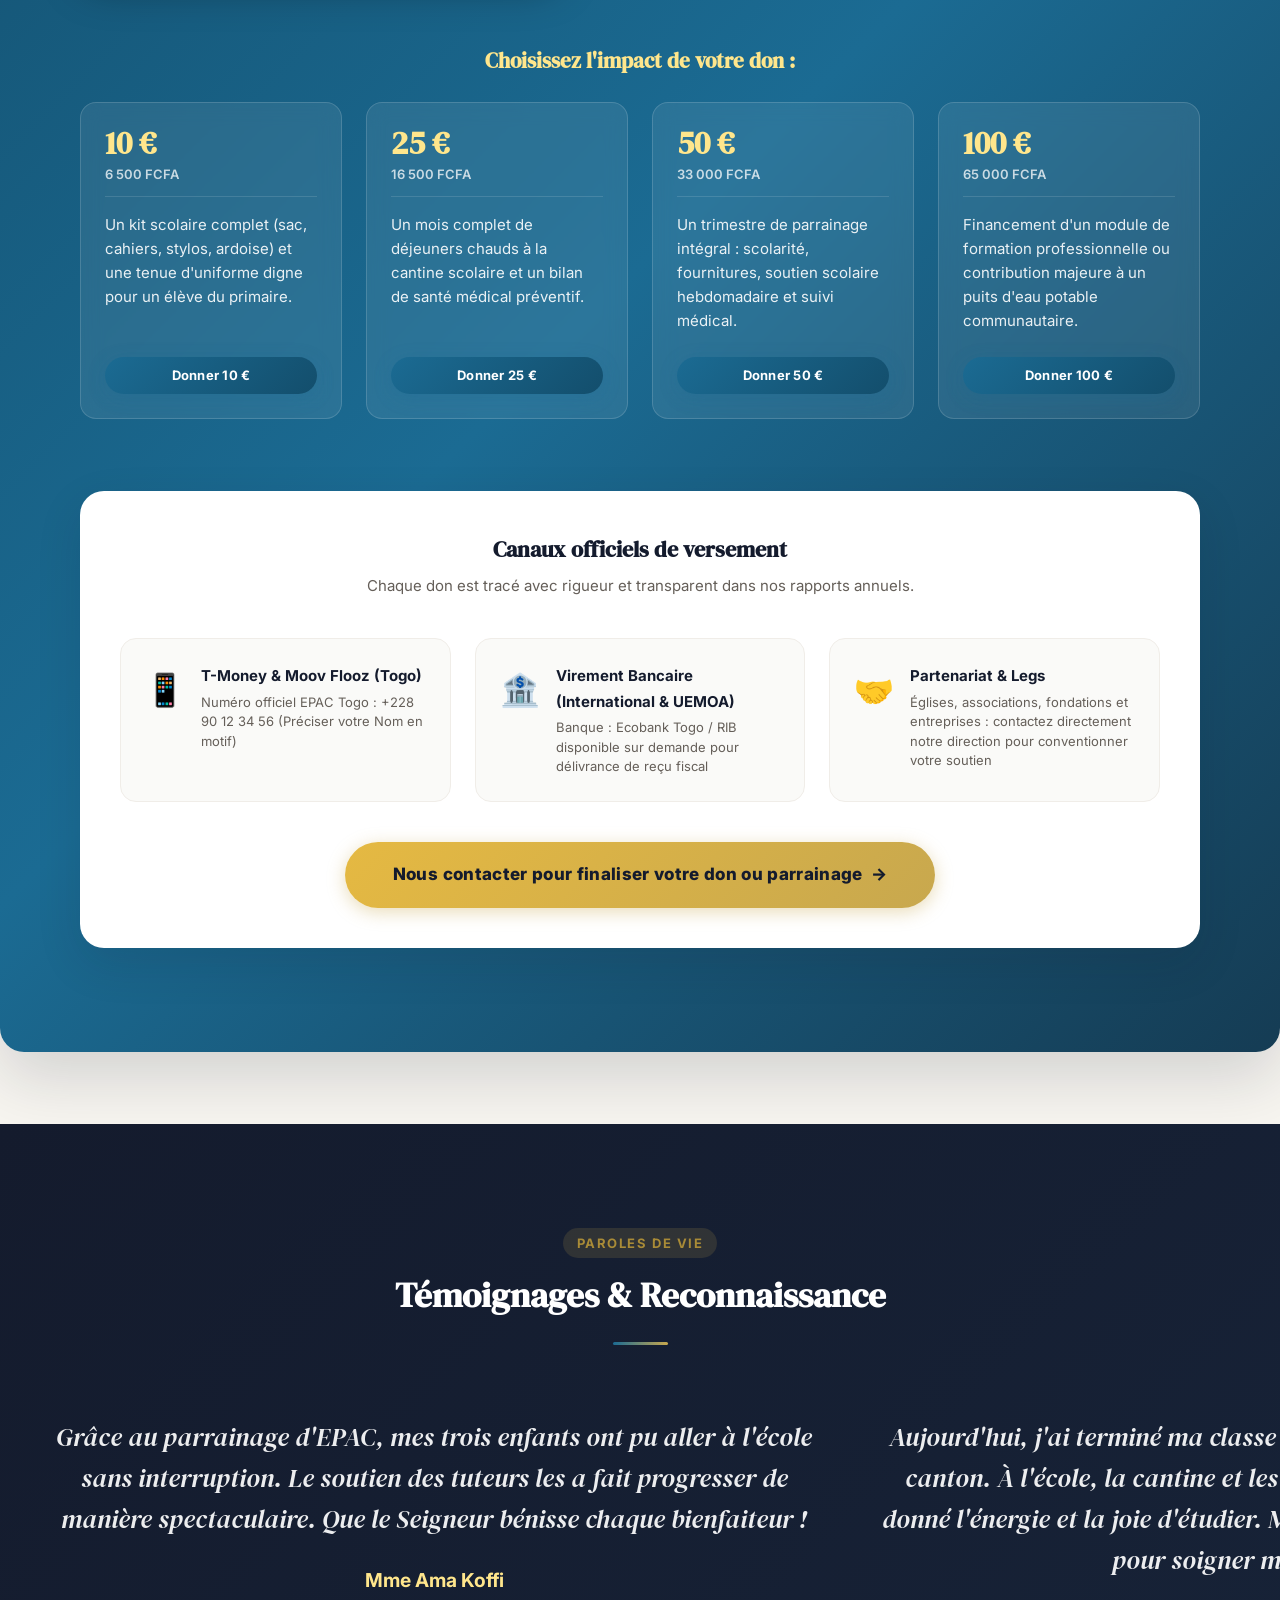
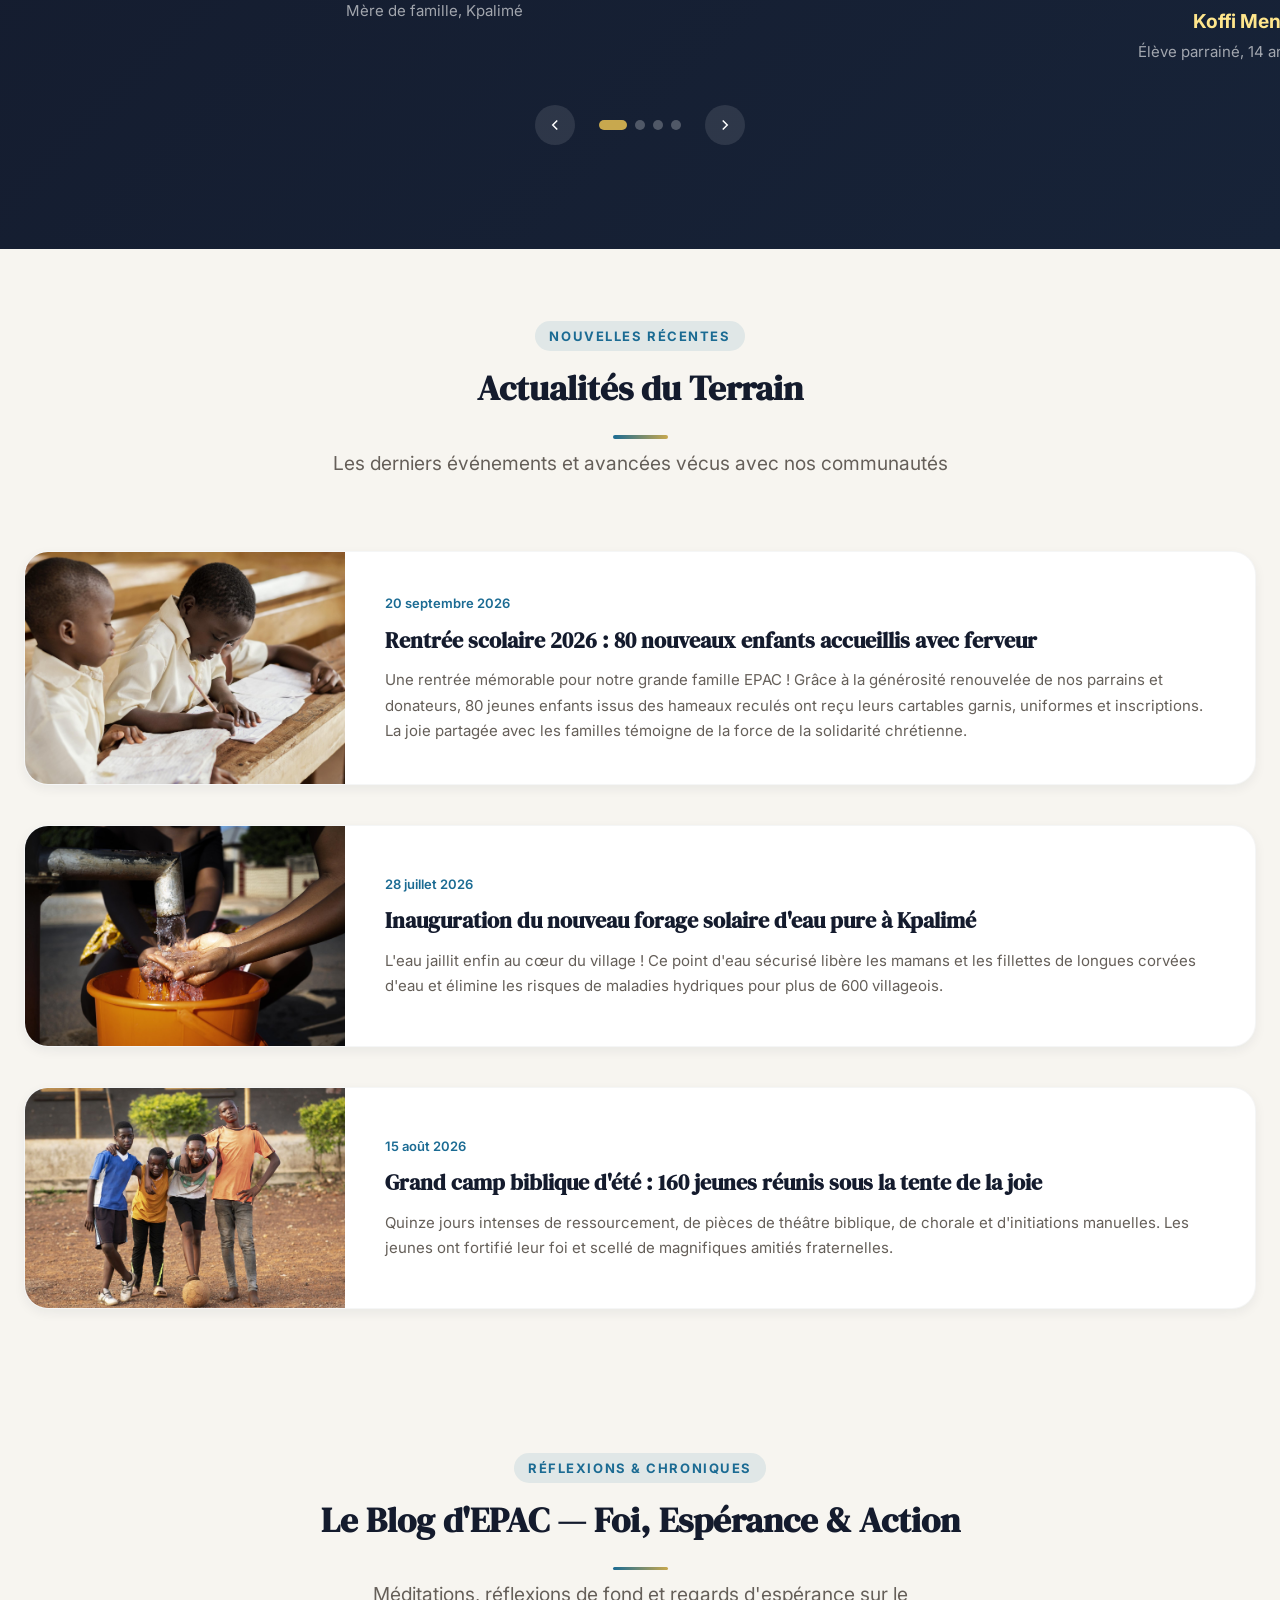
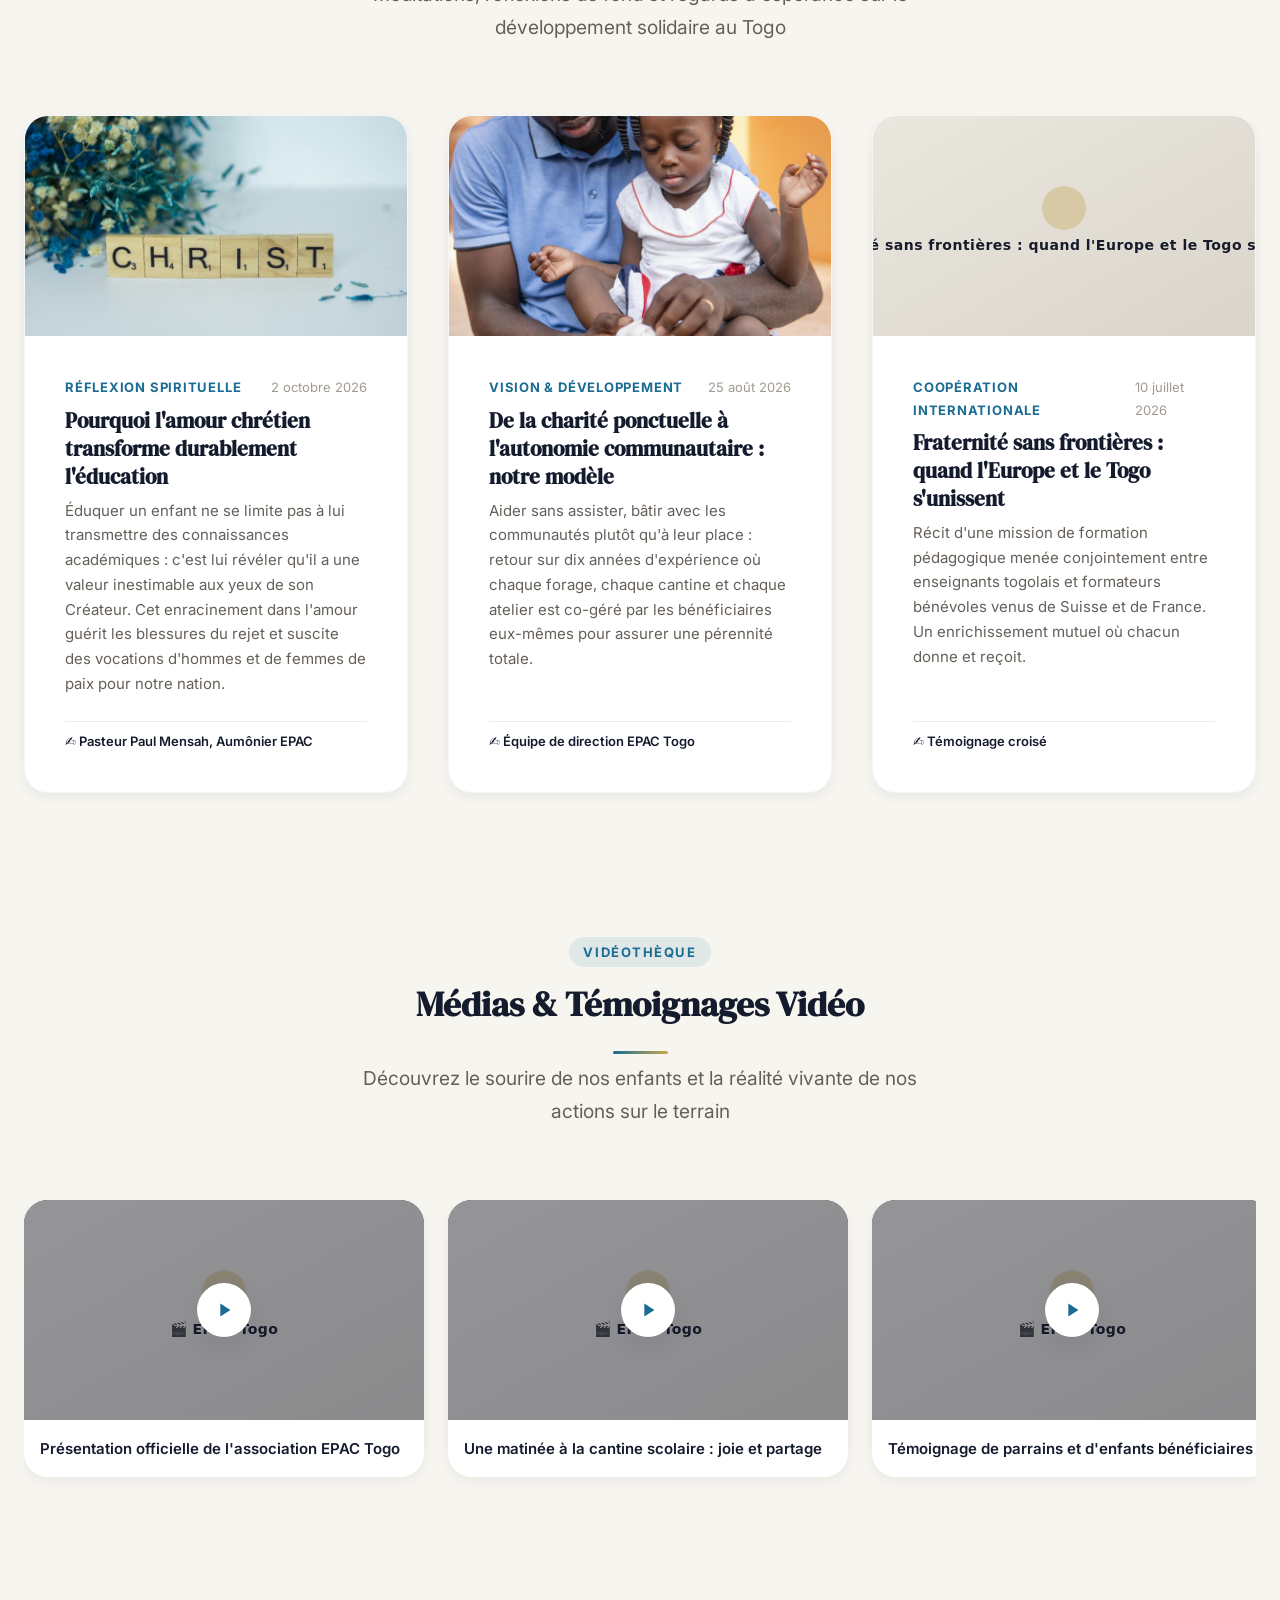
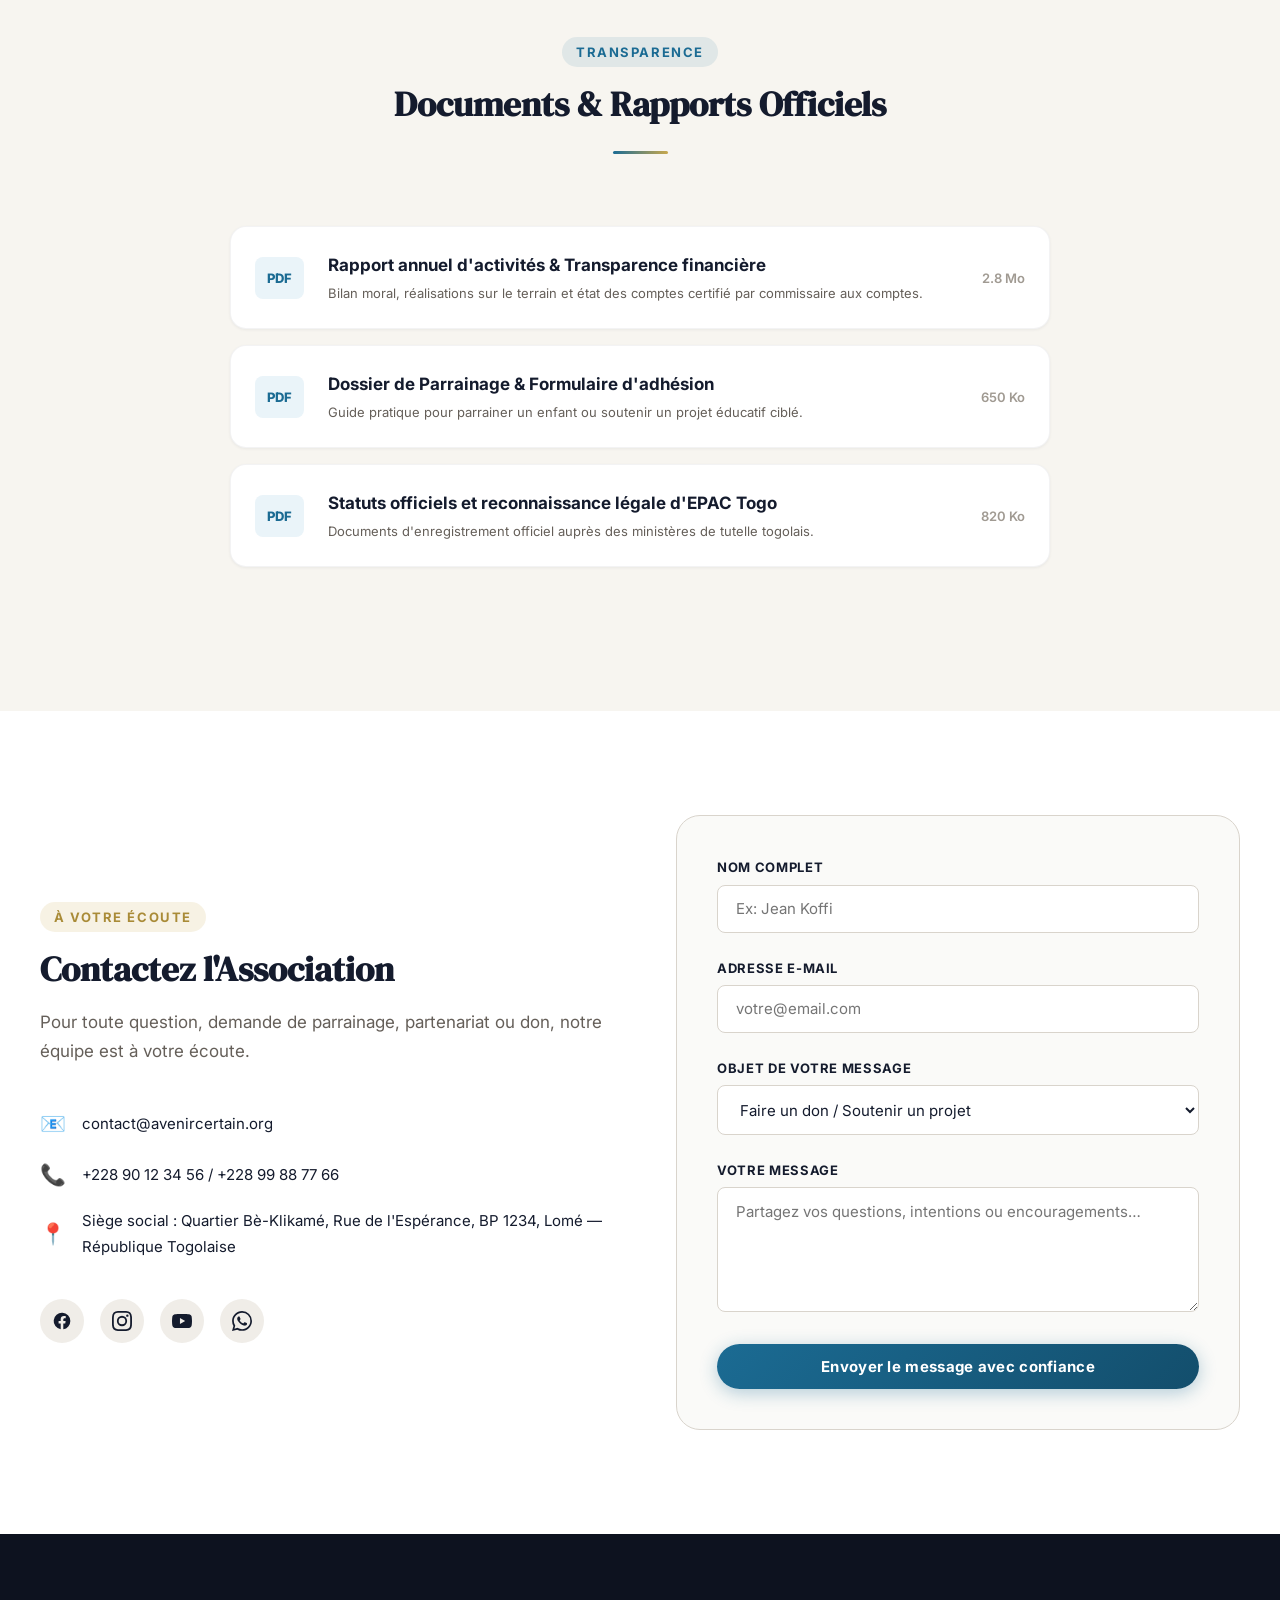
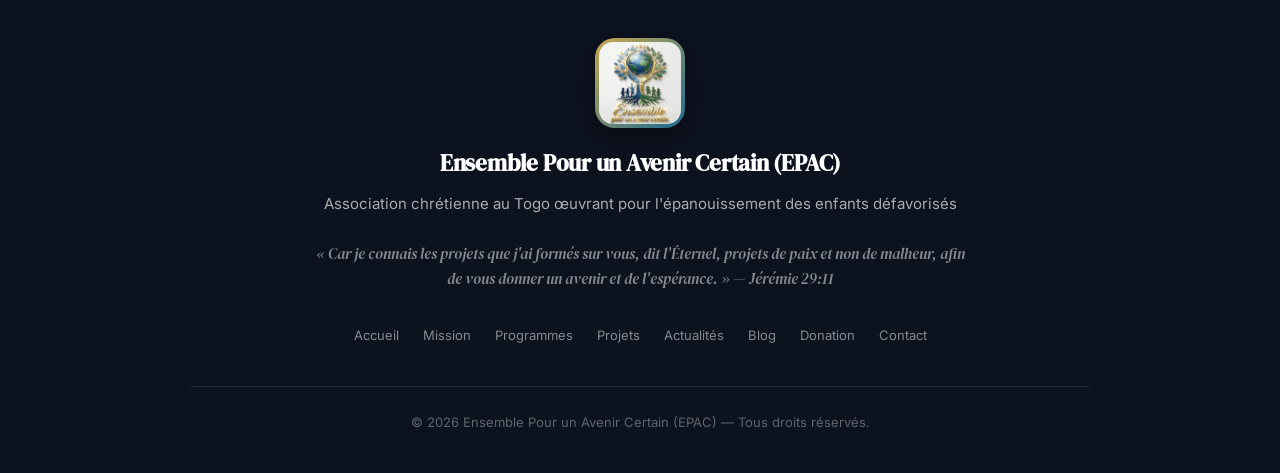
==== commit 169cc045: "Add files via upload" ====
--- a/index.html
+++ b/index.html
@@ -33,43 +33,6 @@
 
   <!-- ===== MOBILE OVERLAY ===== -->
   <div class="overlay" id="overlay"></div>
-
-  <!-- ===== MOBILE DRAWER (Menu complet tous écrans mobiles & tablettes) ===== -->
-  <aside class="mobile-drawer" id="mobile-drawer" aria-label="Menu de navigation mobile" aria-hidden="true">
-    <div class="mobile-drawer__head">
-      <div class="mobile-drawer__brand">
-        <div class="mobile-drawer__logo-frame">
-          <img src="assets/logo.jpg" alt="Logo EPAC" width="44" height="44">
-        </div>
-        <div>
-          <strong class="mobile-drawer__title">EPAC Togo</strong>
-          <small class="mobile-drawer__subtitle">Ensemble Pour un Avenir Certain</small>
-        </div>
-      </div>
-      <button class="mobile-drawer__close" id="mobile-close" aria-label="Fermer le menu">&times;</button>
-    </div>
-
-    <div class="mobile-drawer__body">
-      <span class="mobile-drawer__heading">Navigation principale</span>
-      <nav class="mobile-drawer__nav" aria-label="Liens mobiles">
-        <ul class="mobile-drawer__list" id="mobile-nav-list">
-          <!-- Rempli dynamiquement par JS avec tous les 8 boutons -->
-        </ul>
-      </nav>
-
-      <div class="mobile-drawer__verse">
-        « Laissez les petits enfants venir à moi… car le Royaume de Dieu est pour ceux qui leur ressemblent. »
-        <small>— Marc 10:14</small>
-      </div>
-    </div>
-
-    <div class="mobile-drawer__foot">
-      <a href="#donation" class="btn btn--donate btn--full">
-        <span class="btn__heart">💛</span>
-        <span>Faire un don d'espérance</span>
-      </a>
-    </div>
-  </aside>
 
   <!-- ===== TOP ANNOUNCEMENT BAR ===== -->
   <aside class="topbar">
@@ -93,26 +56,16 @@
         </div>
       </a>
 
-      <!-- Navigation sous forme d'onglets et de boutons (Desktop >= 1160px) -->
+      <!-- Navigation sous forme d'onglets et de boutons -->
       <nav class="header__nav" id="nav" aria-label="Navigation principale">
         <ul class="header__nav-list" id="nav-list">
           <!-- Rempli dynamiquement par JS -->
         </ul>
       </nav>
 
-      <!-- Contrôles mobiles & tablettes (< 1160px) -->
-      <div class="header__controls">
-        <a href="#donation" class="btn btn--donate header__mobile-donate" aria-label="Faire un don">
-          <span class="btn__heart">💛</span>
-          <span class="header__mobile-donate-text">Donner</span>
-        </a>
-        <button class="header__burger" id="burger" aria-label="Ouvrir le menu" aria-expanded="false">
-          <span class="header__burger-lines" aria-hidden="true">
-            <span></span><span></span><span></span>
-          </span>
-          <span class="header__burger-label">Menu</span>
-        </button>
-      </div>
+      <button class="header__burger" id="burger" aria-label="Ouvrir le menu" aria-expanded="false">
+        <span></span><span></span><span></span>
+      </button>
     </div>
   </header>
 
@@ -359,32 +312,6 @@
     </div>
   </footer>
 
-  <!-- ===== BARRE DE NAVIGATION MOBILE RAPIDE (DOCK FIXE EN BAS) ===== -->
-  <nav class="mobile-bottom-bar" id="mobile-bottom-bar" aria-label="Navigation rapide">
-    <a href="#accueil" class="mobile-bottom-bar__item is-active" data-section="accueil">
-      <span class="mobile-bottom-bar__icon">🏠</span>
-      <span class="mobile-bottom-bar__label">Accueil</span>
-    </a>
-    <a href="#mission" class="mobile-bottom-bar__item" data-section="mission">
-      <span class="mobile-bottom-bar__icon">🎯</span>
-      <span class="mobile-bottom-bar__label">Mission</span>
-    </a>
-    <a href="#donation" class="mobile-bottom-bar__item mobile-bottom-bar__item--cta" data-section="donation">
-      <div class="mobile-bottom-bar__cta-bubble">
-        <span class="nav-btn__heart">💛</span>
-      </div>
-      <span class="mobile-bottom-bar__label">Don</span>
-    </a>
-    <a href="#projets" class="mobile-bottom-bar__item" data-section="projets">
-      <span class="mobile-bottom-bar__icon">🏗️</span>
-      <span class="mobile-bottom-bar__label">Projets</span>
-    </a>
-    <button type="button" class="mobile-bottom-bar__item" id="mobile-bottom-menu-btn" aria-label="Tous les boutons du menu">
-      <span class="mobile-bottom-bar__icon">☰</span>
-      <span class="mobile-bottom-bar__label">Menu</span>
-    </button>
-  </nav>
-
   <!-- ===== BACK TO TOP ===== -->
   <button class="back-to-top" id="back-to-top" aria-label="Retour en haut">
     <svg viewBox="0 0 24 24" fill="none" stroke="currentColor" stroke-width="2.5" stroke-linecap="round"><polyline points="18 15 12 9 6 15"/></svg>
--- a/style.css
+++ b/style.css
@@ -99,12 +99,12 @@
 
 /* ---------- Mobile Overlay ---------- */
 .overlay {
-  position: fixed; inset: 0; z-index: 998;
+  position: fixed; inset: 0; z-index: 98;
   background: rgba(20,27,45,.65);
   backdrop-filter: blur(6px);
   -webkit-backdrop-filter: blur(6px);
   opacity: 0; visibility: hidden;
-  transition: opacity var(--transition), visibility var(--transition);
+  transition: var(--transition);
 }
 .overlay.is-visible { opacity: 1; visibility: visible; }
 
@@ -169,26 +169,24 @@
   height: 100%;
   display: flex; align-items: center; justify-content: space-between;
   padding: 0 var(--space-md);
-  gap: var(--space-sm);
-}
-
-/* Logo agrandi et mis en valeur (Responsive) */
+  gap: var(--space-md);
+}
+
+/* Logo agrandi et mis en valeur */
 .header__logo {
-  display: flex; align-items: center; gap: 10px;
+  display: flex; align-items: center; gap: var(--space-sm);
   z-index: 101;
   text-decoration: none;
-  min-width: 0;
-  flex: 1 1 auto;
+  flex-shrink: 0;
 }
 .header__logo-frame {
-  width: 56px; height: 56px;
-  border-radius: 13px;
+  width: 64px; height: 64px;
+  border-radius: 14px;
   padding: 3px;
   background: linear-gradient(135deg, var(--c-accent), var(--c-primary));
   box-shadow: 0 4px 16px rgba(200,168,78,.25), 0 2px 6px rgba(20,27,45,.12);
   display: flex; align-items: center; justify-content: center;
   transition: transform var(--transition-bounce), box-shadow var(--transition);
-  flex-shrink: 0;
 }
 .header__logo:hover .header__logo-frame {
   transform: scale(1.05) rotate(-1deg);
@@ -197,24 +195,20 @@
 .header__logo img {
   width: 100%; height: 100%;
   object-fit: cover;
-  border-radius: 10px;
+  border-radius: 11px;
   background: var(--c-white);
 }
 
 .header__brand {
   display: flex; flex-direction: column;
-  min-width: 0;
 }
 .header__brand-full {
   font-family: var(--ff-heading);
-  font-size: 1.08rem;
-  line-height: 1.2;
+  font-size: 1.15rem;
+  line-height: 1.25;
   color: var(--c-dark);
   font-weight: 700;
   letter-spacing: -.01em;
-  white-space: nowrap;
-  overflow: hidden;
-  text-overflow: ellipsis;
 }
 .header__brand-acronym {
   font-size: var(--fs-xs);
@@ -234,94 +228,38 @@
   font-size: 0.72rem;
 }
 
-/* ---------- Contrôles du Header (Mobile & Tablette) ---------- */
-.header__controls {
-  display: flex;
-  align-items: center;
-  gap: 8px;
-  flex-shrink: 0;
-}
-.header__mobile-donate {
-  display: none;
-  padding: 0.45rem 0.95rem;
-  font-size: 0.8rem;
-  font-weight: 800;
-  border-radius: var(--radius-full);
-  gap: 6px;
-}
-
-/* Burger Button interactif et ultra visible */
-.header__burger {
-  display: none;
-  align-items: center;
-  gap: 7px;
+/* ---------- Navigation en boutons / onglets ---------- */
+.header__nav {
+  position: fixed; top: 0; right: 0;
+  width: min(340px, 88vw); height: 100vh;
   background: var(--c-white);
-  border: 1px solid rgba(20,27,45,.14);
-  border-radius: var(--radius-full);
-  padding: 7px 12px;
-  cursor: pointer;
-  box-shadow: 0 2px 8px rgba(20,27,45,.06);
-  transition: all var(--transition);
-  flex-shrink: 0;
-}
-.header__burger:hover,
-.header__burger:focus {
-  background: var(--c-light);
-  border-color: var(--c-primary);
-  transform: translateY(-1px);
-}
-.header__burger-lines {
-  display: flex; flex-direction: column; gap: 4px;
-  width: 17px;
-}
-.header__burger-lines span {
-  display: block; width: 100%; height: 2.2px;
-  background: var(--c-dark);
-  border-radius: 2px;
-  transition: transform var(--transition), opacity var(--transition);
-}
-.header__burger.is-active .header__burger-lines span:nth-child(1) {
-  transform: translateY(6.2px) rotate(45deg);
-}
-.header__burger.is-active .header__burger-lines span:nth-child(2) {
-  opacity: 0;
-}
-.header__burger.is-active .header__burger-lines span:nth-child(3) {
-  transform: translateY(-6.2px) rotate(-45deg);
-}
-.header__burger-label {
-  font-size: 0.76rem;
-  font-weight: 700;
-  color: var(--c-dark);
-  letter-spacing: .02em;
-  text-transform: uppercase;
-}
-
-/* ---------- Navigation Desktop en boutons / onglets ---------- */
-.header__nav {
-  display: flex;
-  align-items: center;
-}
+  box-shadow: var(--shadow-xl);
+  transform: translateX(100%);
+  transition: transform var(--transition);
+  z-index: 99;
+  overflow-y: auto;
+  padding: calc(var(--header-h) + var(--topbar-h) + var(--space-md)) var(--space-md) var(--space-xl);
+}
+.header__nav.is-open { transform: translateX(0); }
 .header__nav-list {
-  display: flex;
-  align-items: center;
+  display: flex; flex-direction: column;
   list-style: none;
-  gap: 4px;
+  gap: var(--space-xs);
   padding: 0;
-  margin: 0;
-}
-
-/* Style des boutons onglets */
+}
+
+/* Style des liens onglets / boutons */
 .nav-btn {
-  display: inline-flex; align-items: center;
-  padding: 0.5rem 0.85rem;
-  font-size: 0.88rem;
+  display: flex; align-items: center;
+  padding: 0.7rem 1.2rem;
+  font-size: var(--fs-base);
   font-weight: 600;
   color: var(--c-dark);
   border-radius: var(--radius-full);
   transition: all var(--transition);
   background: transparent;
   white-space: nowrap;
+  width: 100%;
 }
 .nav-btn:hover {
   background: rgba(27,107,147,.08);
@@ -335,13 +273,13 @@
 
 /* Bouton DONATION en exergue spectaculaire */
 .header__nav-item--cta {
-  margin-left: 6px;
+  margin-left: var(--space-xs);
 }
 .nav-btn--donate {
   background: linear-gradient(135deg, #E5B942, #C8A84E, #b59235);
   color: #141B2D !important;
   font-weight: 800;
-  padding: 0.55rem 1.15rem;
+  padding: 0.7rem 1.4rem;
   border-radius: var(--radius-full);
   box-shadow: 0 4px 18px rgba(200,168,78,.45), 0 0 0 1px rgba(255,255,255,.5) inset;
   display: inline-flex; align-items: center; gap: 8px;
@@ -371,220 +309,23 @@
   70% { transform: scale(1); }
 }
 
-/* ============================================================
-   MOBILE DRAWER (MENU COMPLET SLIDE-IN POUR MOBILE & TABLETTE)
-   ============================================================ */
-.mobile-drawer {
-  position: fixed;
-  top: 0; right: 0;
-  width: min(360px, 86vw);
-  height: 100vh;
-  height: 100dvh;
-  background: #FFFFFF;
-  z-index: 1000;
-  display: flex;
-  flex-direction: column;
-  box-shadow: -8px 0 32px rgba(20,27,45,.25);
-  transform: translateX(105%);
-  transition: transform 0.35s cubic-bezier(.22, 1, .36, 1);
-  visibility: hidden;
-}
-.mobile-drawer.is-open {
-  transform: translateX(0);
-  visibility: visible;
-}
-.mobile-drawer__head {
-  display: flex;
-  align-items: center;
-  justify-content: space-between;
-  padding: 1.1rem 1.3rem;
-  border-bottom: 1px solid rgba(20,27,45,.08);
-  background: var(--c-light);
-}
-.mobile-drawer__brand {
-  display: flex;
-  align-items: center;
-  gap: 10px;
-}
-.mobile-drawer__logo-frame {
-  width: 44px; height: 44px;
-  border-radius: 11px;
-  overflow: hidden;
-  border: 2px solid var(--c-accent);
-  box-shadow: 0 2px 8px rgba(20,27,45,.1);
-}
-.mobile-drawer__logo-frame img {
-  width: 100%; height: 100%; object-fit: cover;
-}
-.mobile-drawer__title {
-  display: block;
-  font-family: var(--ff-heading);
-  font-size: 1.05rem;
-  color: var(--c-dark);
-  line-height: 1.2;
-}
-.mobile-drawer__subtitle {
-  display: block;
-  font-size: 0.72rem;
-  color: var(--c-gray-600);
-}
-.mobile-drawer__close {
-  width: 36px; height: 36px;
-  border-radius: 50%;
-  border: 1px solid rgba(20,27,45,.12);
-  background: var(--c-white);
-  color: var(--c-dark);
-  font-size: 1.4rem;
-  line-height: 1;
-  display: flex; align-items: center; justify-content: center;
-  cursor: pointer;
-  transition: all var(--transition);
-}
-.mobile-drawer__close:hover {
-  background: rgba(20,27,45,.06);
-  transform: scale(1.08);
-}
-.mobile-drawer__body {
-  flex: 1;
-  overflow-y: auto;
-  -webkit-overflow-scrolling: touch;
-  padding: 1.2rem 1.3rem;
-}
-.mobile-drawer__heading {
-  display: block;
-  font-size: 0.72rem;
-  font-weight: 800;
-  text-transform: uppercase;
-  letter-spacing: .1em;
-  color: var(--c-gray-600);
-  margin-bottom: 0.85rem;
-}
-.mobile-drawer__list {
-  list-style: none;
-  padding: 0;
-  margin: 0;
-  display: flex;
-  flex-direction: column;
-  gap: 8px;
-}
-.mobile-drawer__btn {
-  display: flex;
-  align-items: center;
-  gap: 12px;
-  padding: 0.78rem 1rem;
-  font-size: 0.95rem;
-  font-weight: 600;
-  color: var(--c-dark);
-  background: var(--c-light);
-  border-radius: 12px;
-  text-decoration: none;
-  transition: all var(--transition);
-  border: 1px solid rgba(20,27,45,.05);
-}
-.mobile-drawer__btn:hover,
-.mobile-drawer__btn:active,
-.mobile-drawer__btn.is-active {
-  background: rgba(27,107,147,.1);
-  color: var(--c-primary);
-  border-color: rgba(27,107,147,.25);
-  transform: translateX(3px);
-}
-.mobile-drawer__icon {
-  font-size: 1.15rem;
-  line-height: 1;
-}
-.mobile-drawer__btn--donate {
-  background: linear-gradient(135deg, #E5B942, #C8A84E, #b59235) !important;
-  color: #141B2D !important;
-  font-weight: 800;
-  border: 1px solid rgba(255,255,255,.5);
-  box-shadow: 0 4px 14px rgba(200,168,78,.4);
-  margin-top: 4px;
-}
-.mobile-drawer__verse {
-  margin-top: 1.5rem;
-  padding: 12px;
-  background: rgba(200,168,78,.1);
-  border-left: 3px solid var(--c-accent);
-  border-radius: 6px;
-  font-size: 0.8rem;
-  color: var(--c-dark);
-  font-style: italic;
-  line-height: 1.45;
-}
-.mobile-drawer__verse small {
-  display: block;
-  margin-top: 4px;
-  font-style: normal;
-  font-weight: 700;
-  color: var(--c-primary);
-}
-.mobile-drawer__foot {
-  padding: 1rem 1.3rem;
-  border-top: 1px solid rgba(20,27,45,.08);
-  background: var(--c-light);
-}
-
-/* ============================================================
-   BARRE DE NAVIGATION MOBILE RAPIDE (DOCK FIXE EN BAS)
-   ============================================================ */
-.mobile-bottom-bar {
-  position: fixed;
-  bottom: 0; left: 0; right: 0;
-  height: 62px;
-  background: rgba(255, 255, 255, 0.96);
-  backdrop-filter: blur(20px);
-  -webkit-backdrop-filter: blur(20px);
-  border-top: 1px solid rgba(20,27,45,.08);
-  box-shadow: 0 -4px 20px rgba(20,27,45,.08);
-  display: none;
-  align-items: center;
-  justify-content: space-around;
-  padding: 0 4px;
-  padding-bottom: env(safe-area-inset-bottom, 0px);
-  z-index: 95;
-}
-.mobile-bottom-bar__item {
-  display: flex; flex-direction: column; align-items: center; justify-content: center;
-  flex: 1;
-  height: 100%;
-  color: var(--c-gray-600);
-  text-decoration: none;
-  font-size: 0.68rem;
-  font-weight: 600;
-  gap: 2px;
-  background: none; border: none; cursor: pointer;
-  transition: color var(--transition);
-  padding: 4px 0;
-}
-.mobile-bottom-bar__item.is-active,
-.mobile-bottom-bar__item:hover {
-  color: var(--c-primary);
-}
-.mobile-bottom-bar__icon {
-  font-size: 1.15rem;
-  line-height: 1;
-}
-.mobile-bottom-bar__item--cta {
-  position: relative;
-  top: -10px;
-  flex: 0 0 62px;
-}
-.mobile-bottom-bar__cta-bubble {
-  width: 46px; height: 46px;
-  border-radius: 50%;
-  background: linear-gradient(135deg, #E5B942, #C8A84E, #b59235);
-  box-shadow: 0 4px 14px rgba(200,168,78,.55);
-  display: flex; align-items: center; justify-content: center;
-  font-size: 1.2rem;
-  border: 3px solid var(--c-white);
-  animation: pulse-glow 3s infinite;
-}
-.mobile-bottom-bar__item--cta .mobile-bottom-bar__label {
-  font-weight: 800;
-  color: var(--c-dark);
-  margin-top: 1px;
-}
+/* Burger */
+.header__burger {
+  display: flex; flex-direction: column; gap: 5px;
+  width: 32px;
+  z-index: 101;
+  padding: 6px 0;
+}
+.header__burger span {
+  display: block; width: 100%; height: 2.8px;
+  background: var(--c-dark);
+  border-radius: 3px;
+  transition: var(--transition);
+  transform-origin: center;
+}
+.header__burger.is-active span:nth-child(1) { transform: translateY(7.8px) rotate(45deg); }
+.header__burger.is-active span:nth-child(2) { opacity: 0; }
+.header__burger.is-active span:nth-child(3) { transform: translateY(-7.8px) rotate(-45deg); }
 
 /* ============================================================
    SECTIONS GÉNÉRALES
@@ -1793,7 +1534,6 @@
     font-size: 1.05rem;
   }
   .header__nav {
-    display: flex !important;
     position: static;
     width: auto; height: auto;
     background: none;
@@ -1819,10 +1559,7 @@
     padding: 0.52rem 1.05rem;
     font-size: 0.84rem;
   }
-  .header__burger { display: none !important; }
-  .header__mobile-donate { display: none !important; }
-  .mobile-drawer { display: none !important; }
-  .mobile-bottom-bar { display: none !important; }
+  .header__burger { display: none; }
 }
 
 /* Très grands écrans : plus de confort et espacement généreux */
@@ -1846,76 +1583,3 @@
     font-size: 0.88rem;
   }
 }
-
-/* ============================================================
-   OPTIMISATIONS MOBILES (< 900px, < 768px, < 480px, < 360px)
-   ============================================================ */
-@media (max-width: 900px) {
-  .mobile-bottom-bar {
-    display: flex;
-  }
-  body {
-    padding-bottom: 66px;
-  }
-  .back-to-top {
-    bottom: 76px;
-    right: 14px;
-    width: 42px; height: 42px;
-  }
-}
-
-@media (max-width: 768px) {
-  :root {
-    --header-h: 76px;
-    --topbar-h: 34px;
-  }
-  .hero__image-wrap {
-    height: clamp(260px, 42vh, 340px);
-  }
-}
-
-@media (max-width: 480px) {
-  :root {
-    --header-h: 70px;
-    --topbar-h: 30px;
-  }
-  .header__inner {
-    padding: 0 10px;
-    gap: 6px;
-  }
-  .header__logo-frame {
-    width: 44px; height: 44px;
-    border-radius: 10px;
-  }
-  .header__brand-full {
-    font-size: 0.92rem;
-    max-width: 175px;
-  }
-  .header__burger-label {
-    display: none;
-  }
-  .header__burger {
-    padding: 8px 10px;
-  }
-  .header__mobile-donate {
-    padding: 0.42rem 0.65rem;
-    font-size: 0.76rem;
-  }
-  .hero__actions .btn {
-    width: 100%;
-    justify-content: center;
-  }
-}
-
-@media (max-width: 360px) {
-  .header__brand-full {
-    font-size: 0.84rem;
-    max-width: 130px;
-  }
-  .header__mobile-donate-text {
-    display: none;
-  }
-  .header__logo-frame {
-    width: 40px; height: 40px;
-  }
-}
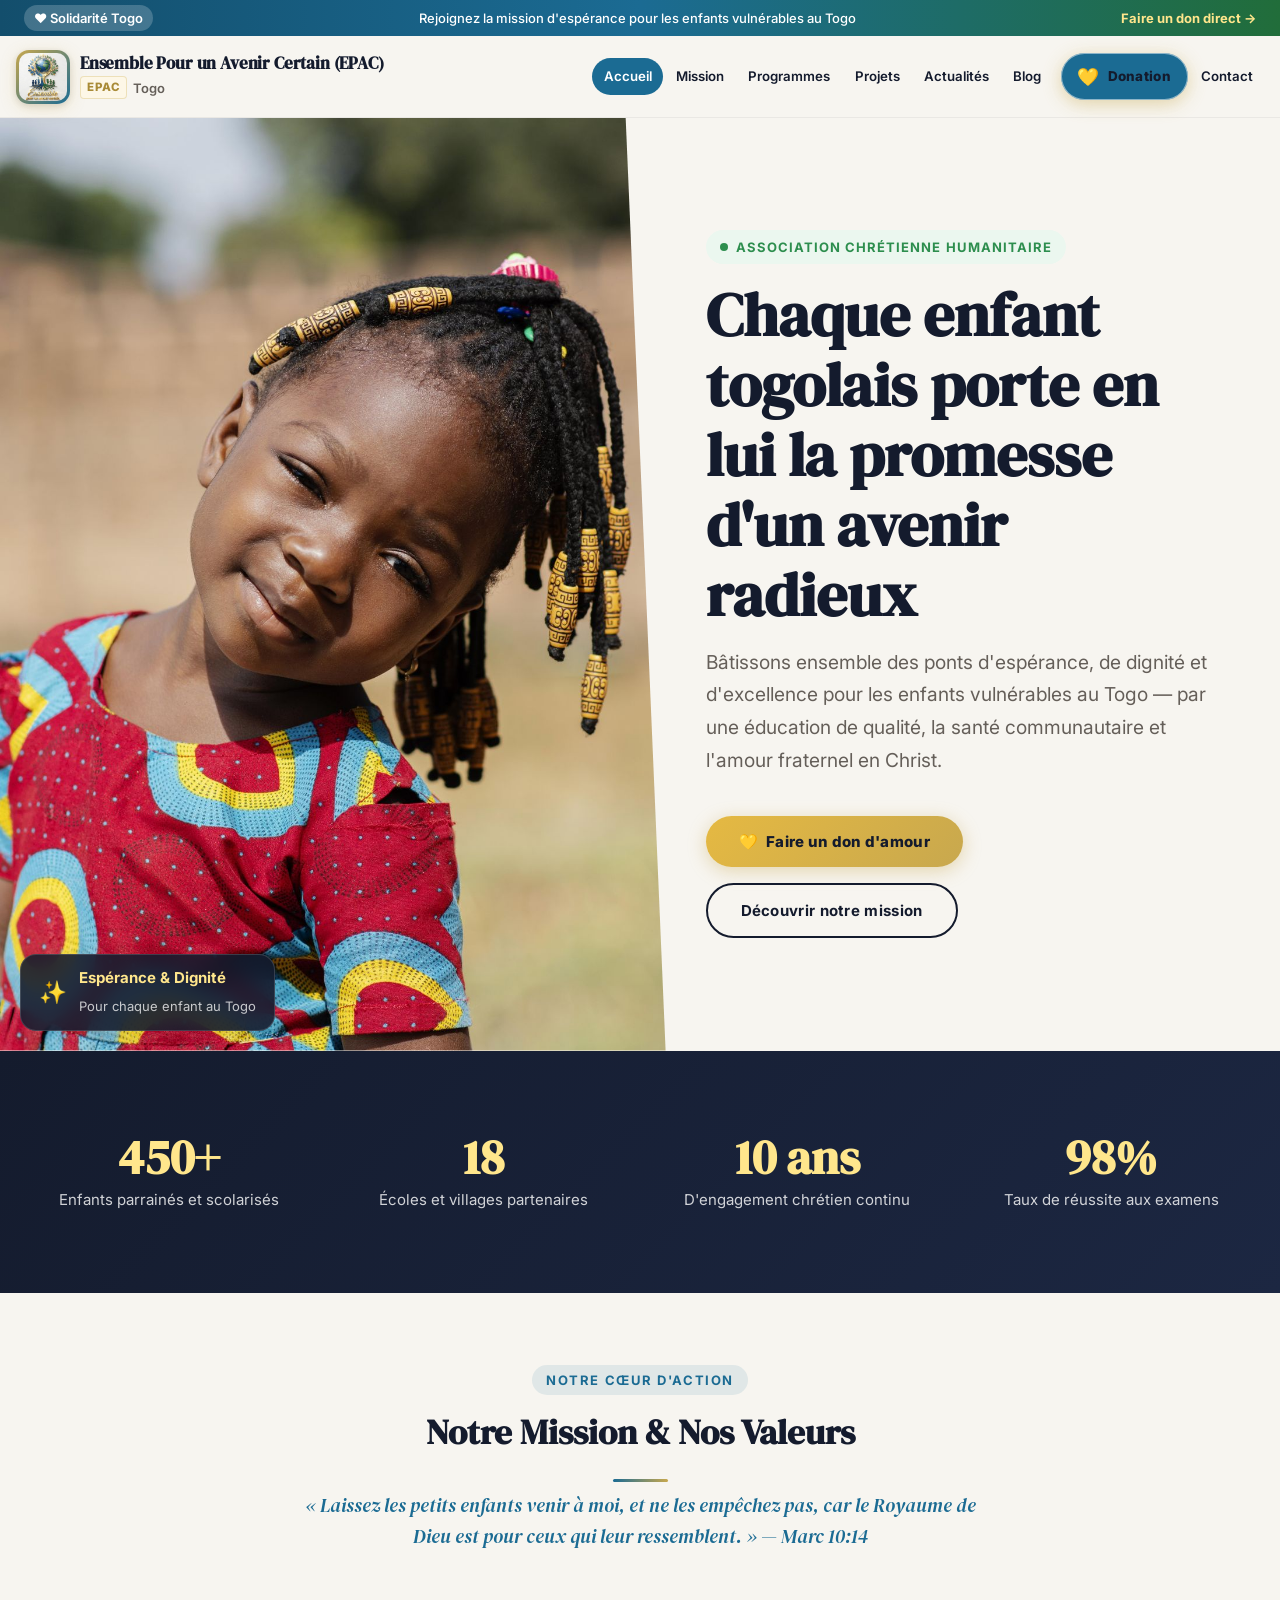
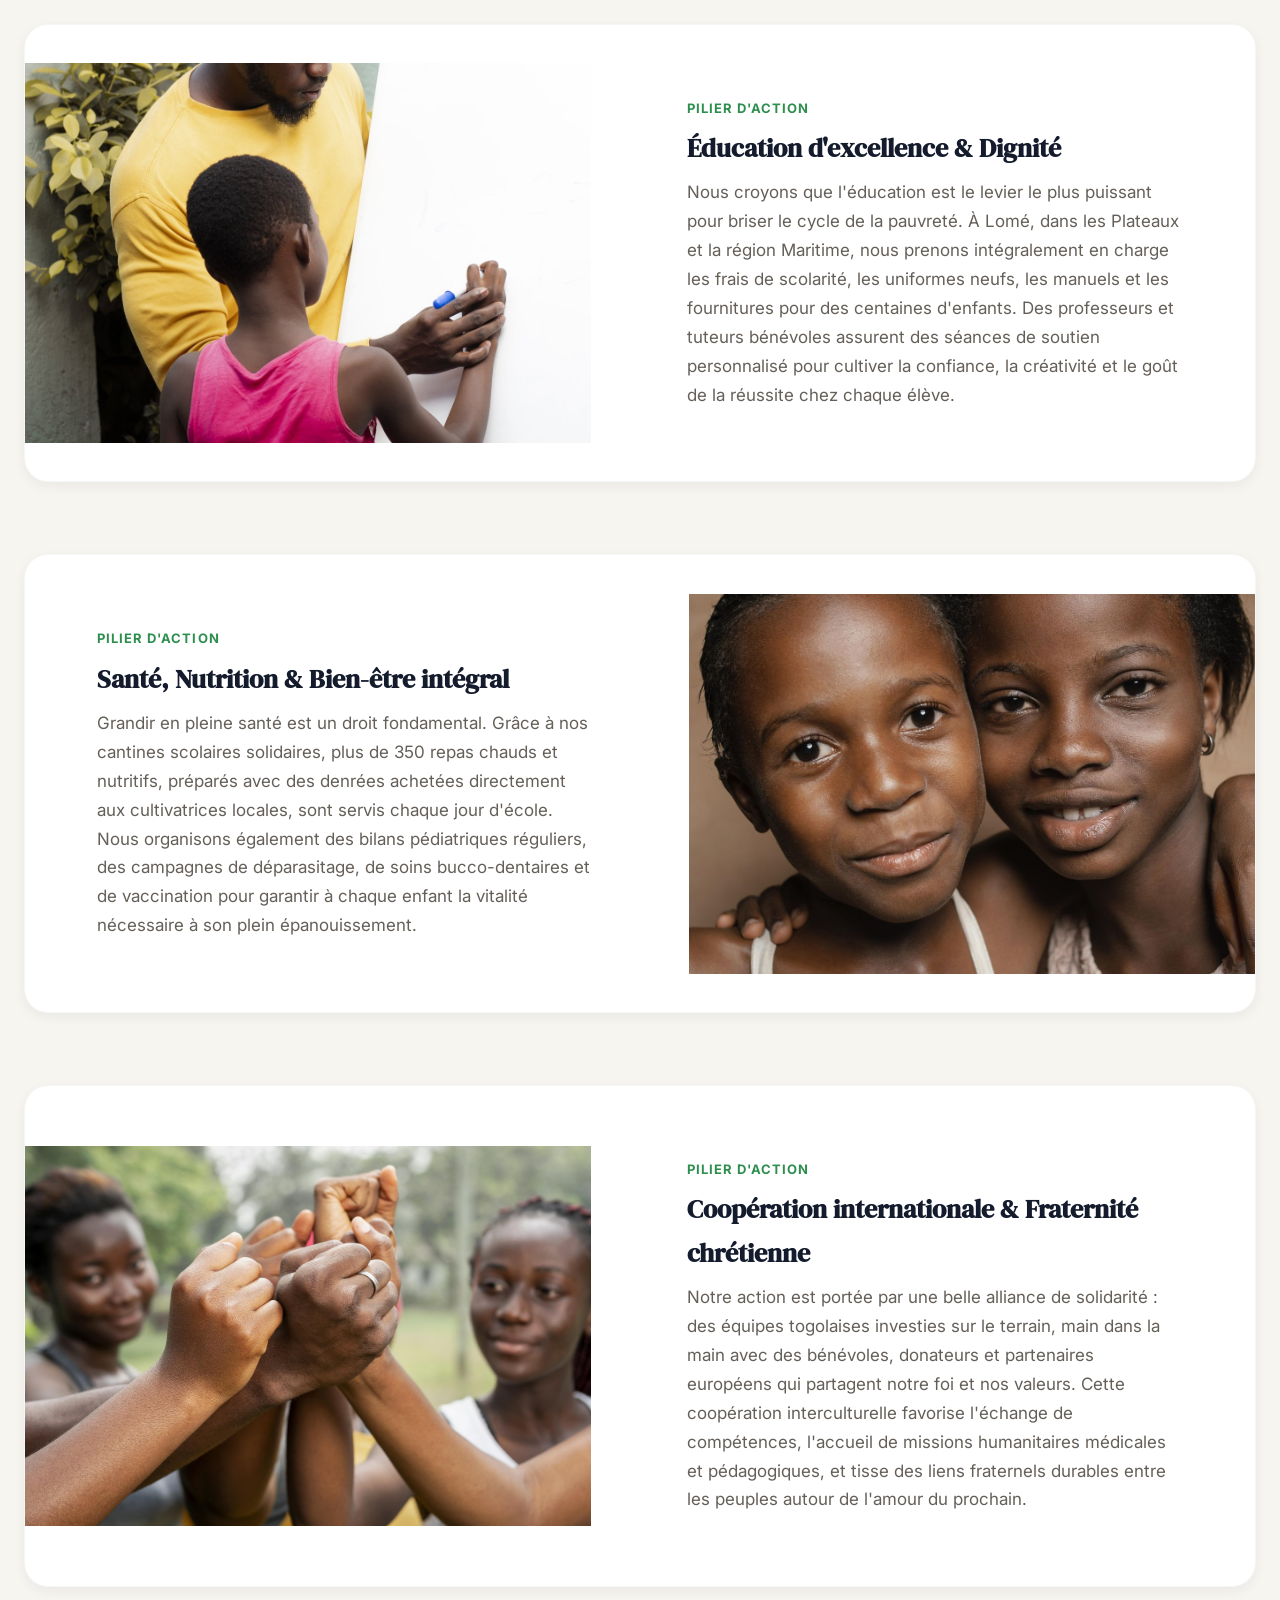
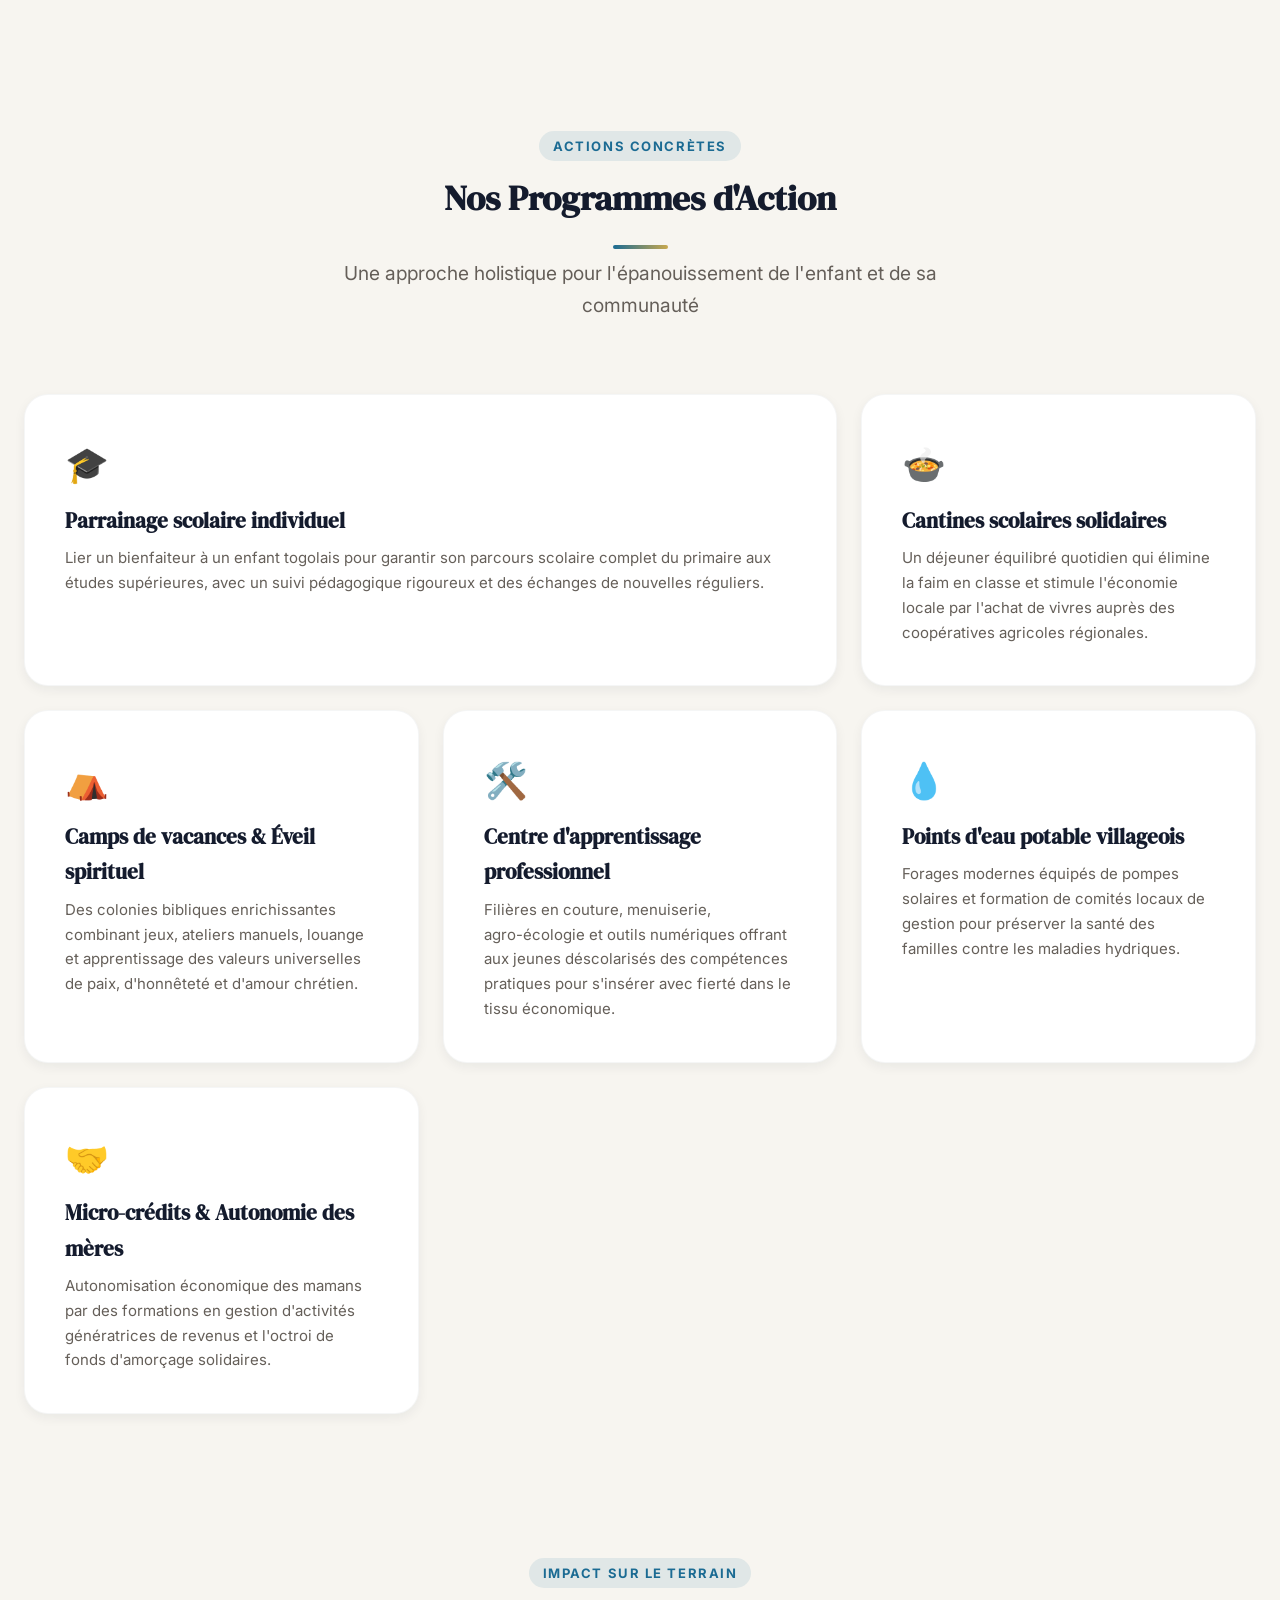
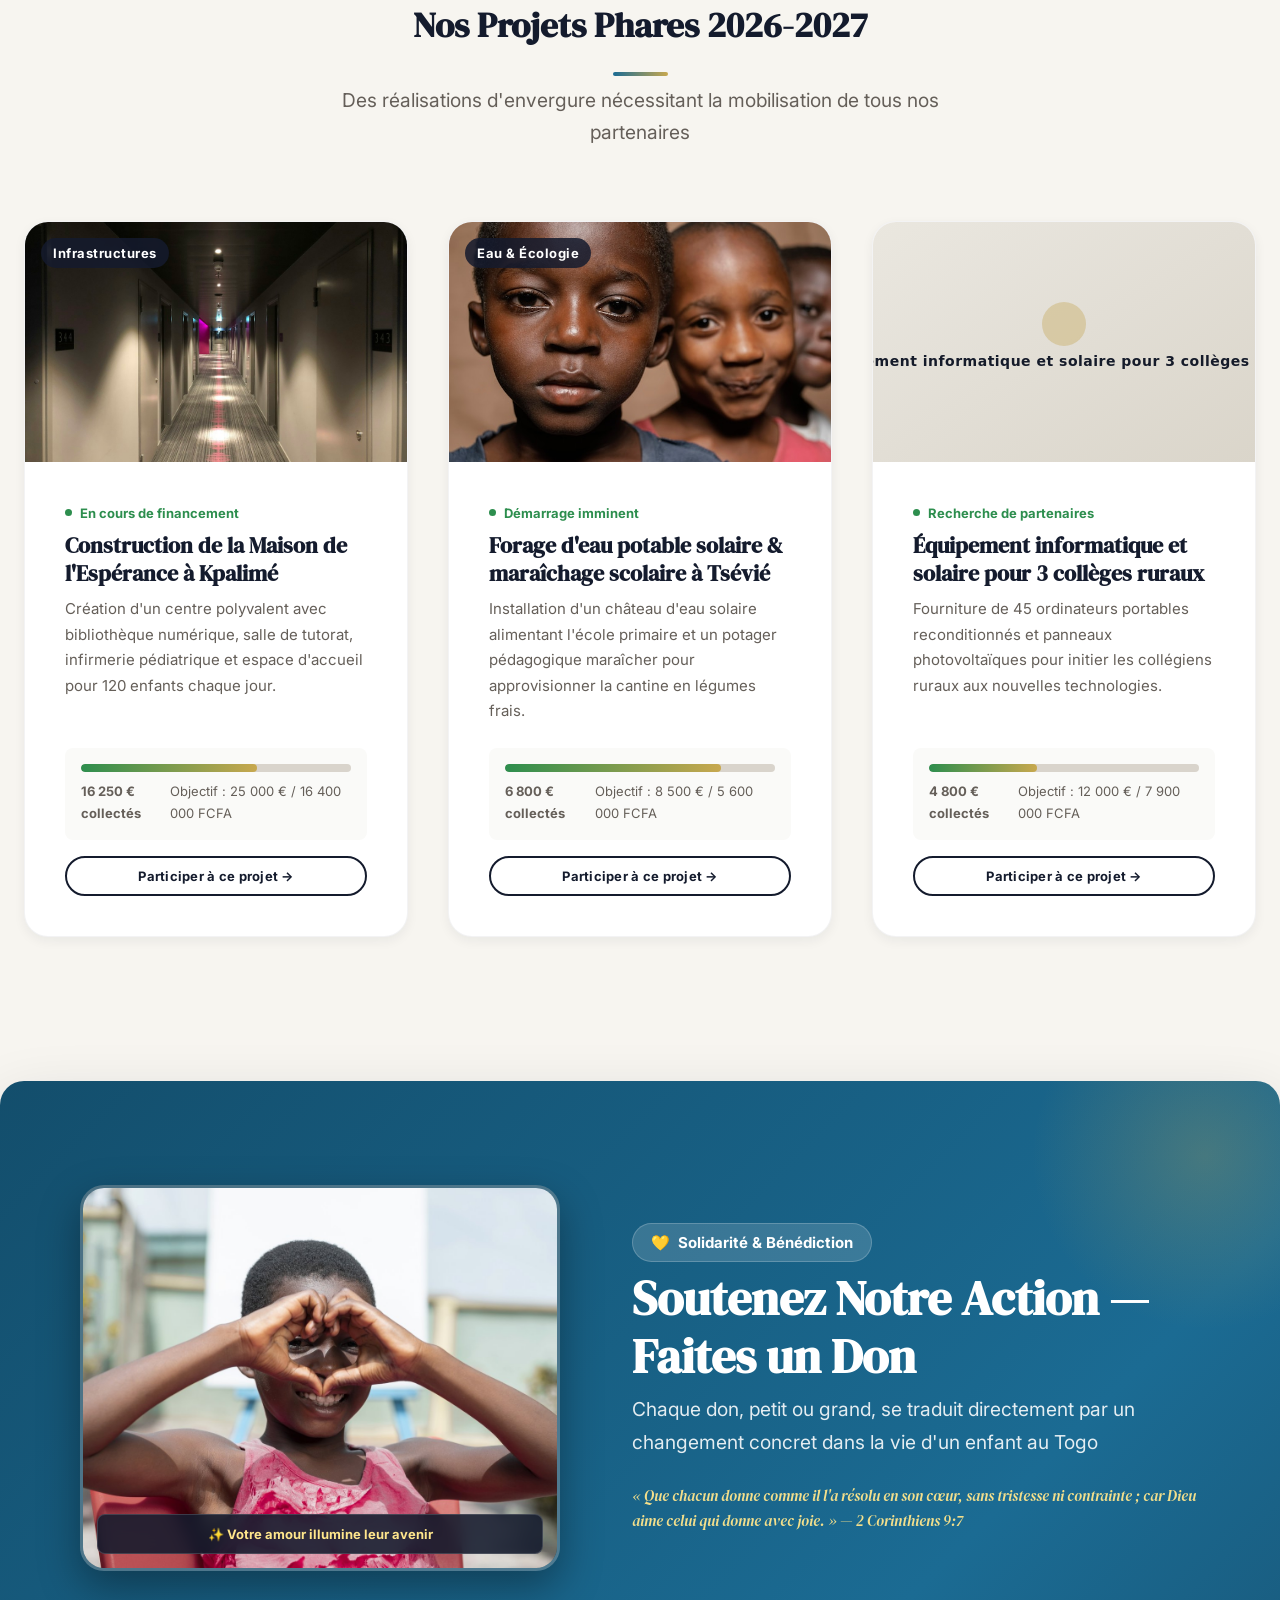
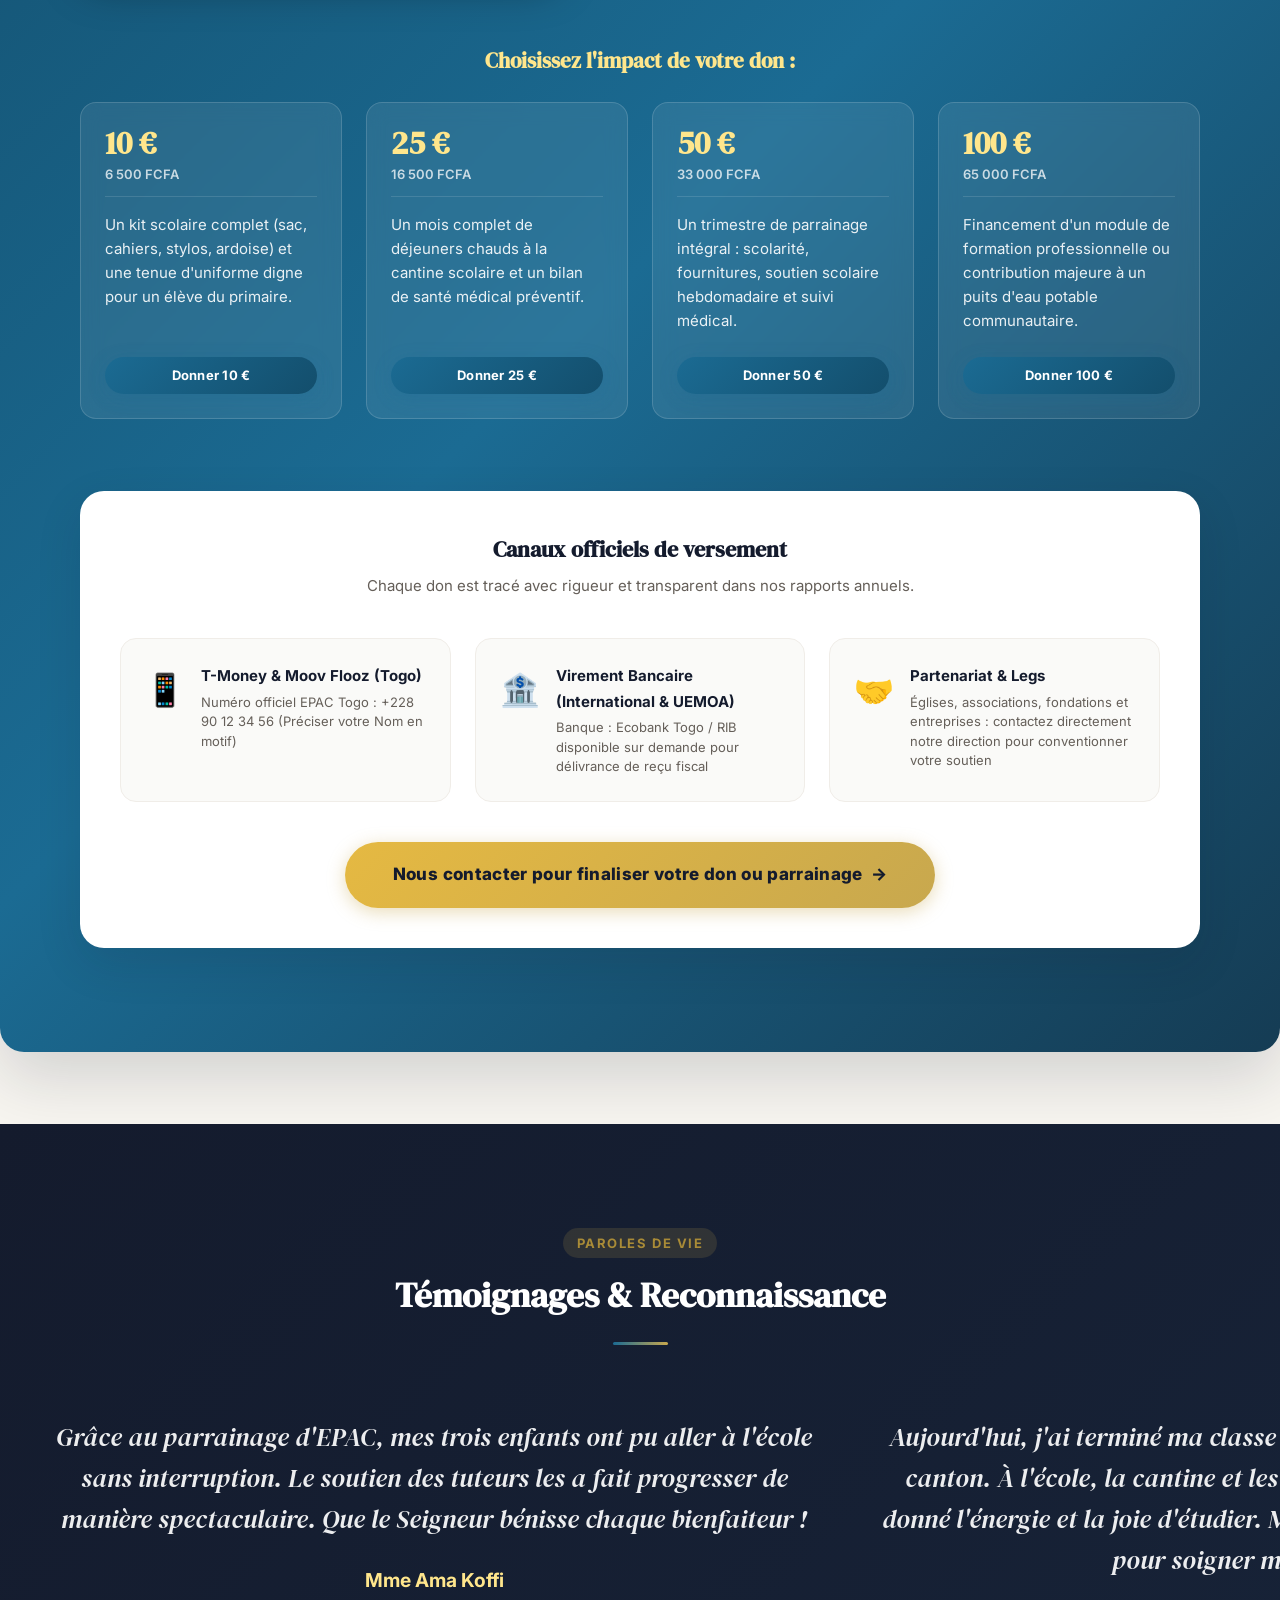
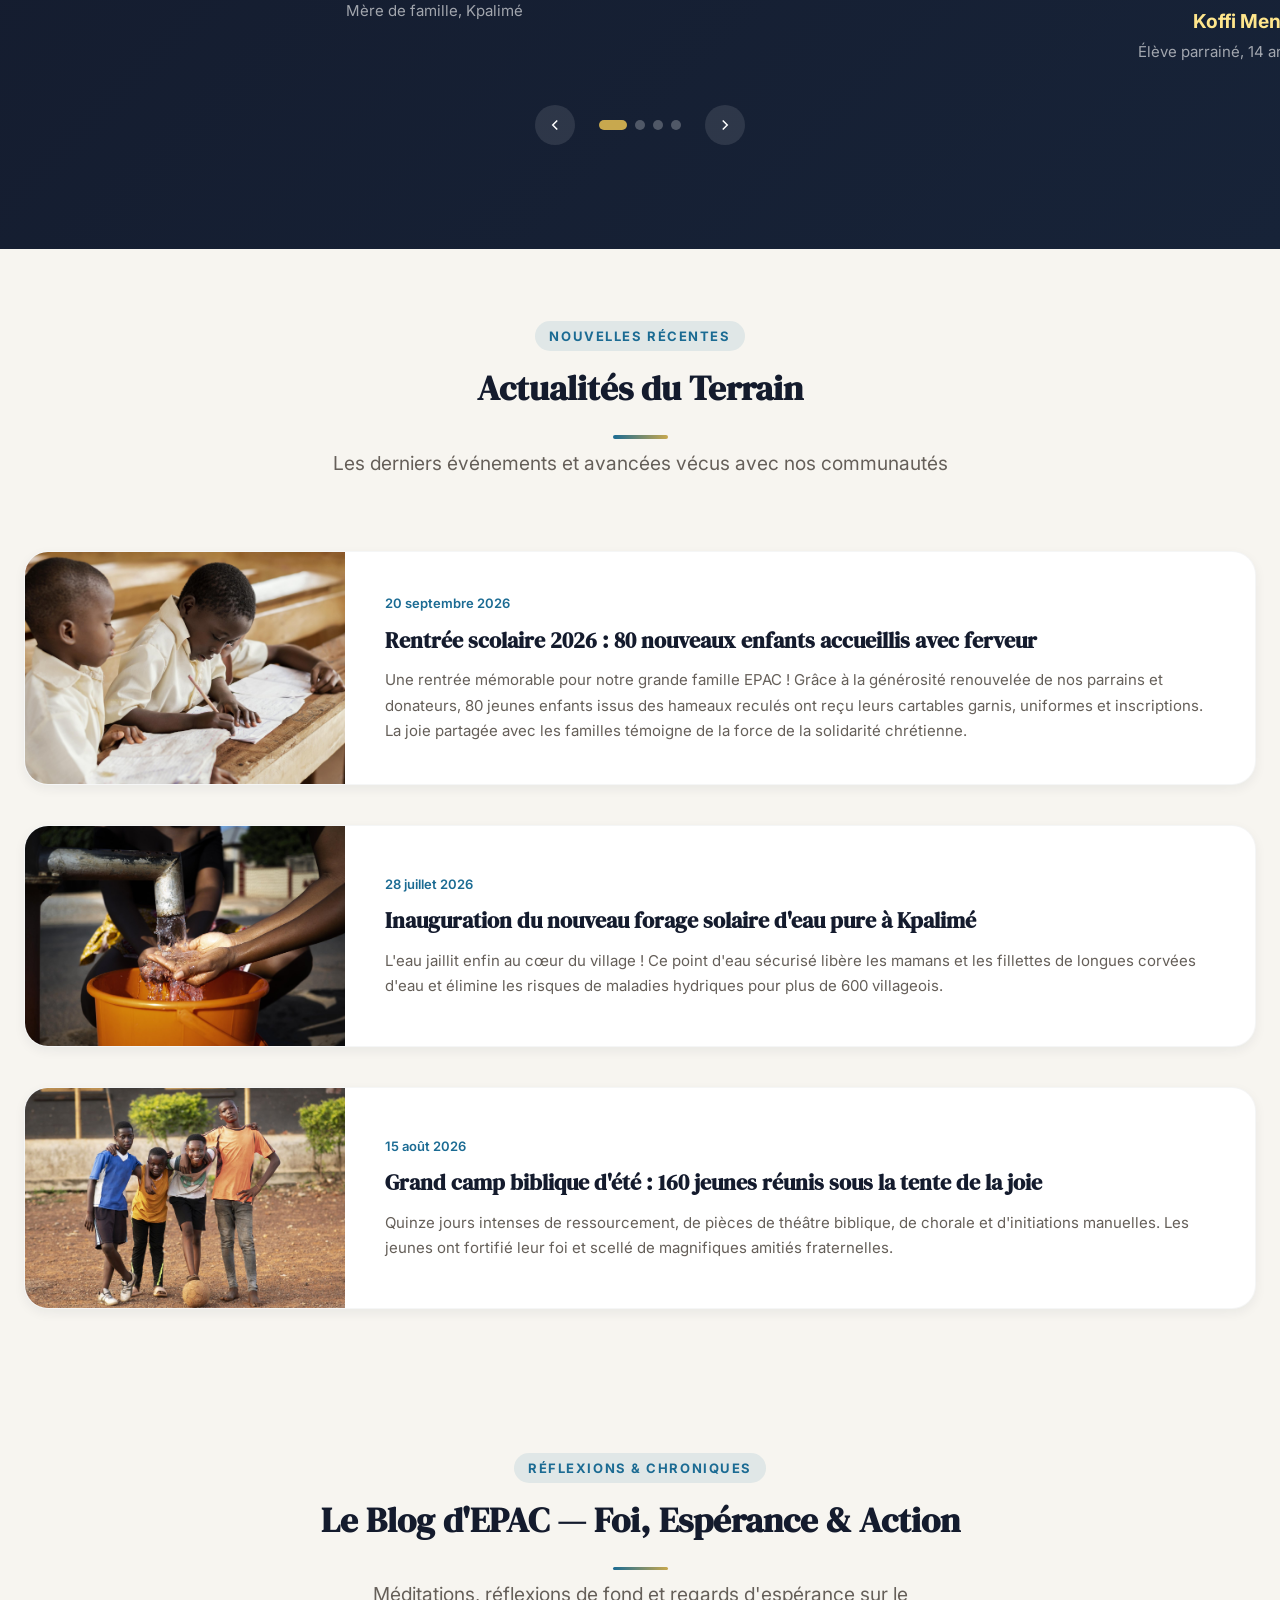
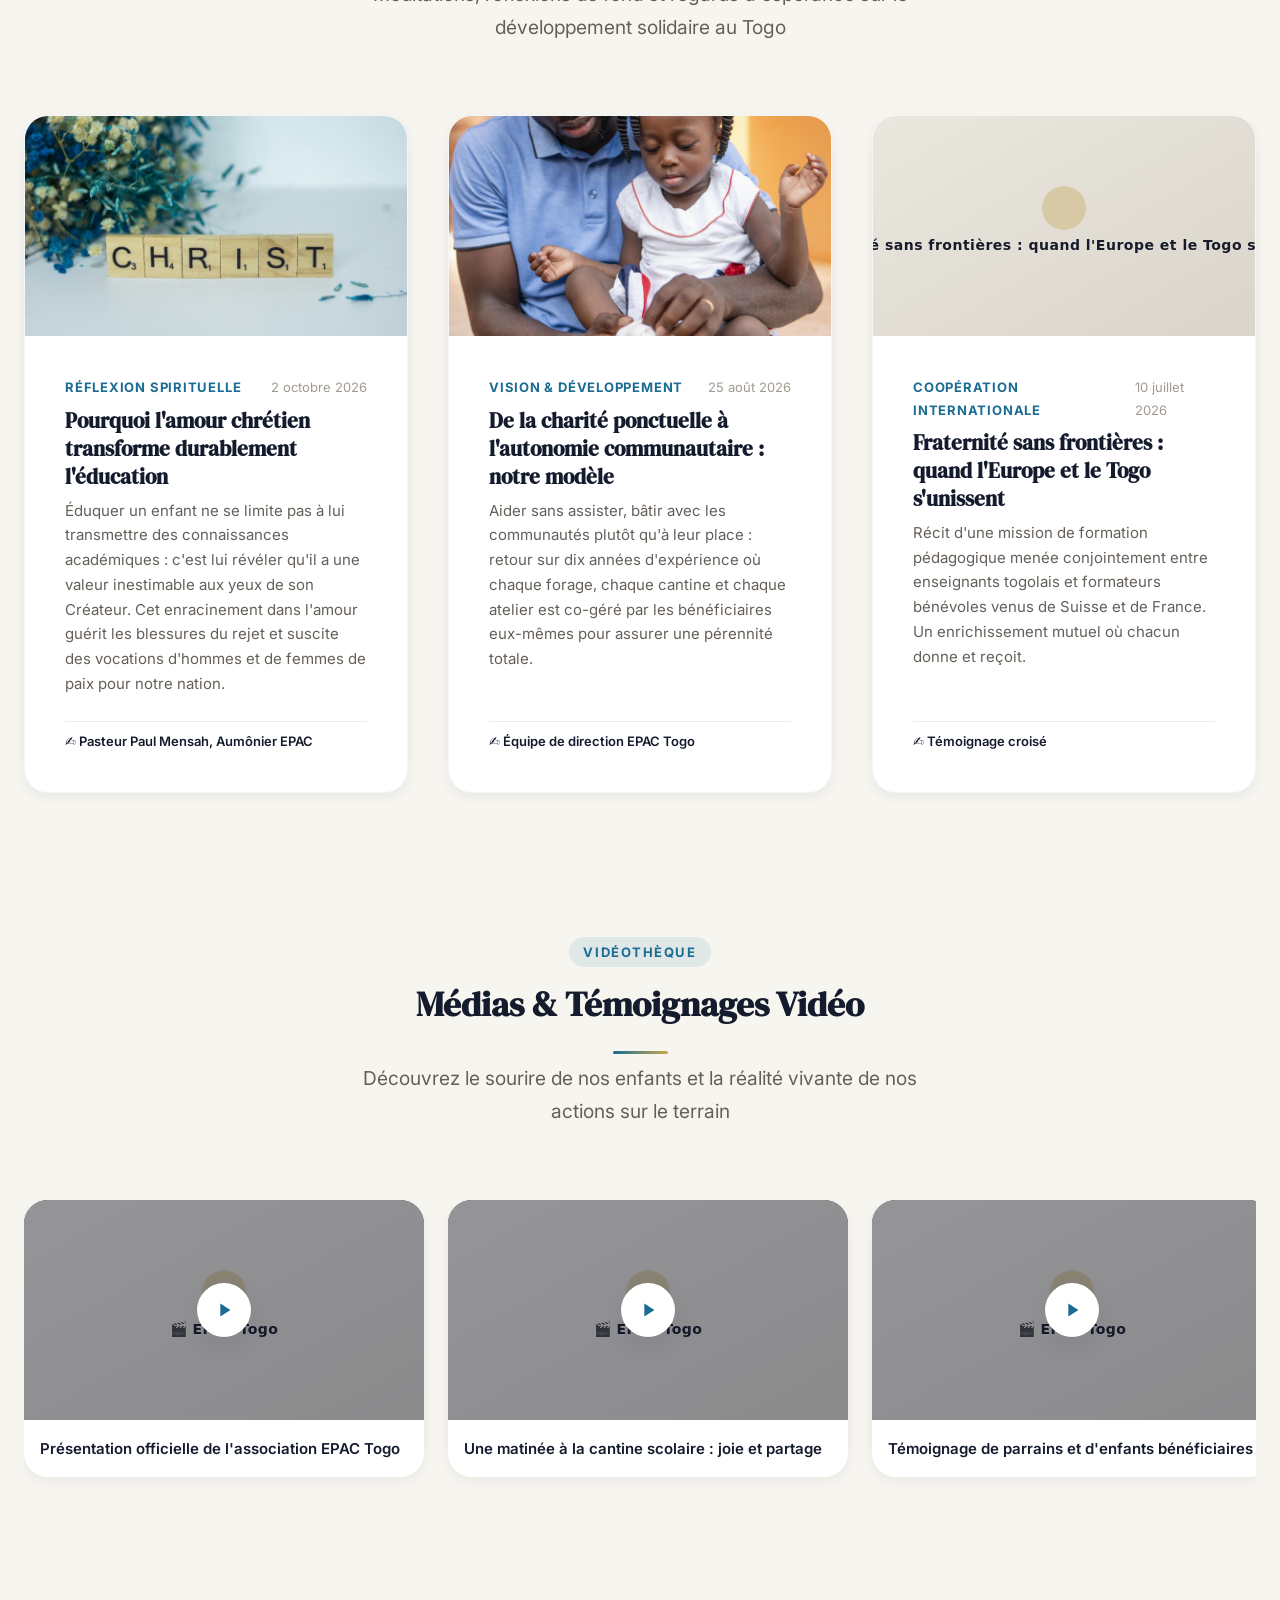
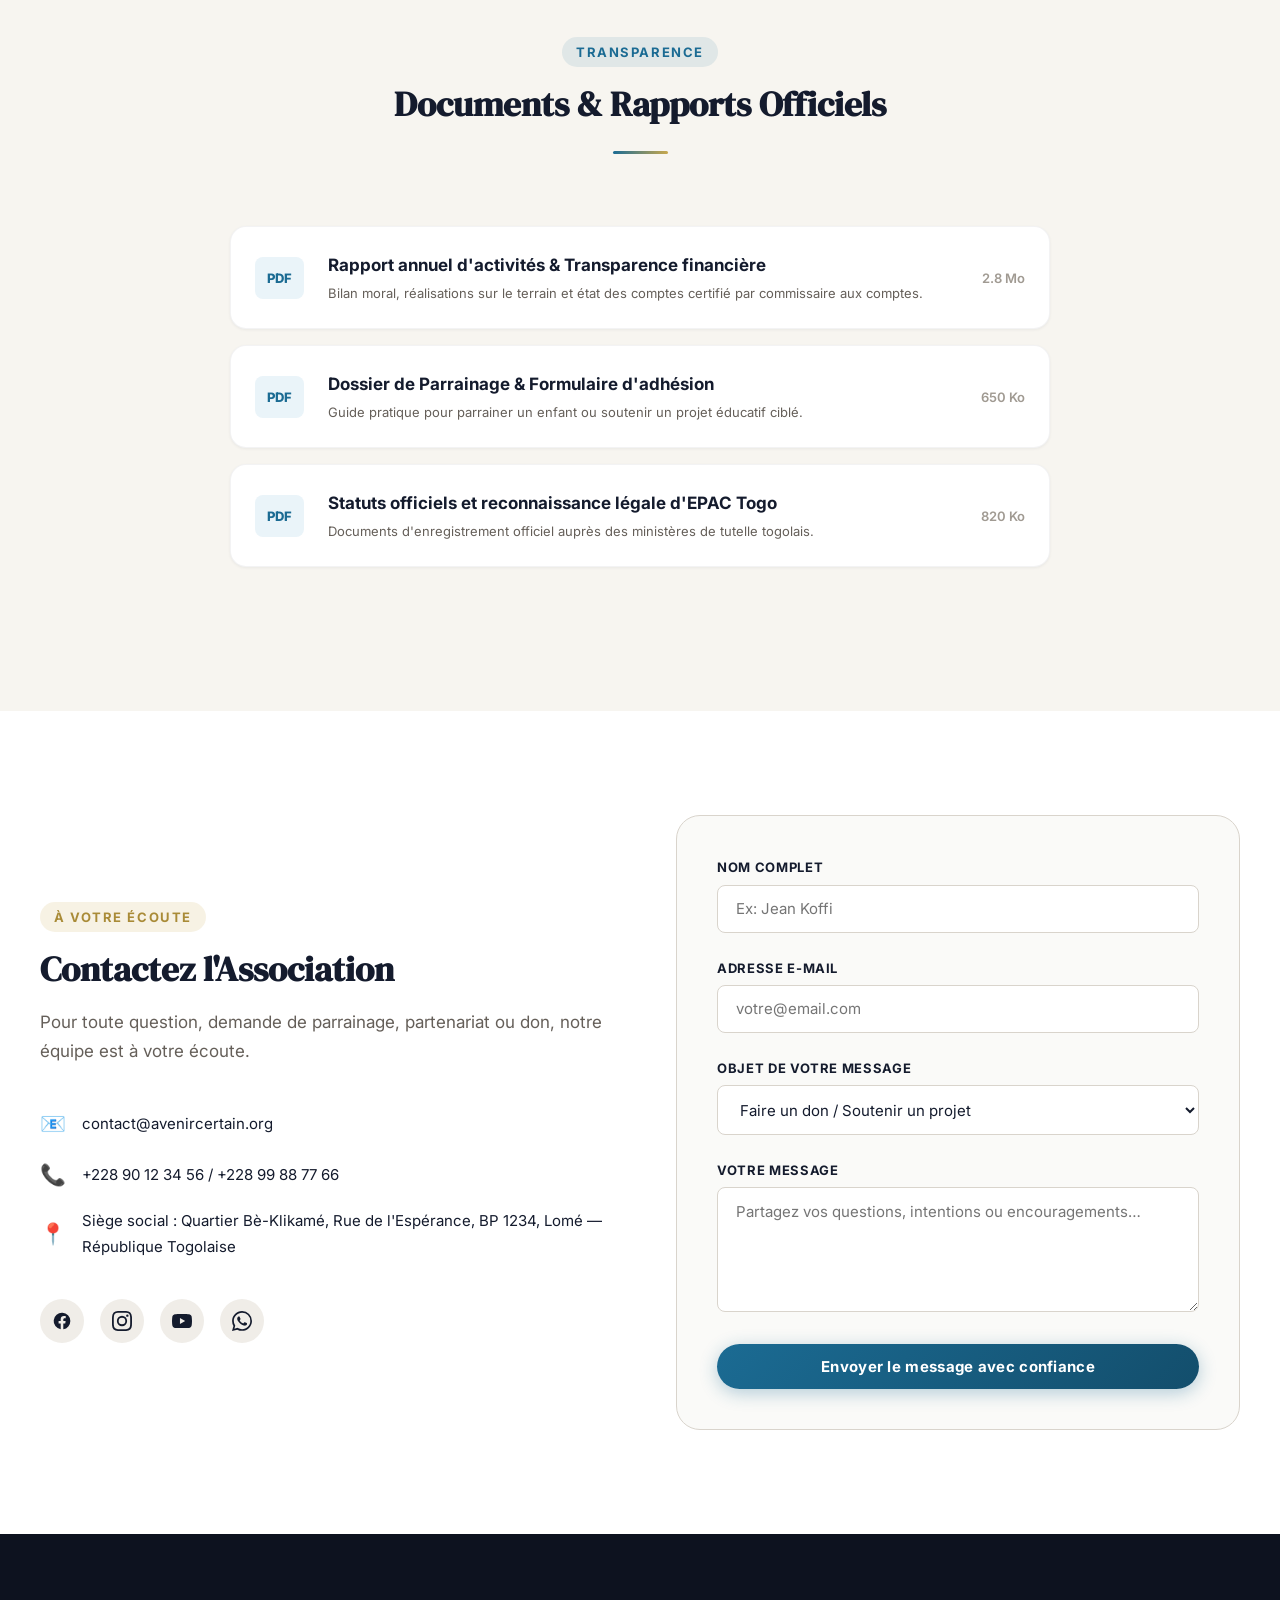
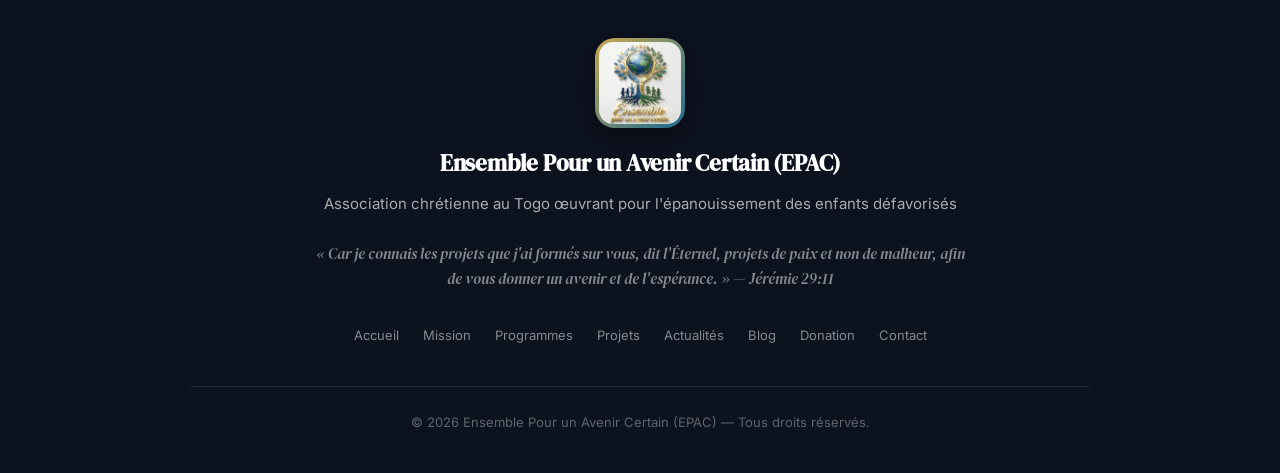
==== commit 409c752d: "Add files via upload" ====
--- a/index.html
+++ b/index.html
@@ -64,7 +64,10 @@
       </nav>
 
       <button class="header__burger" id="burger" aria-label="Ouvrir le menu" aria-expanded="false">
-        <span></span><span></span><span></span>
+        <span class="header__burger-lines" aria-hidden="true">
+          <span></span><span></span><span></span>
+        </span>
+        <span class="header__burger-label">Menu</span>
       </button>
     </div>
   </header>
--- a/style.css
+++ b/style.css
@@ -99,12 +99,12 @@
 
 /* ---------- Mobile Overlay ---------- */
 .overlay {
-  position: fixed; inset: 0; z-index: 98;
+  position: fixed; inset: 0; z-index: 998;
   background: rgba(20,27,45,.65);
-  backdrop-filter: blur(6px);
-  -webkit-backdrop-filter: blur(6px);
+  backdrop-filter: blur(4px);
+  -webkit-backdrop-filter: blur(4px);
   opacity: 0; visibility: hidden;
-  transition: var(--transition);
+  transition: opacity var(--transition), visibility var(--transition);
 }
 .overlay.is-visible { opacity: 1; visibility: visible; }
 
@@ -169,24 +169,26 @@
   height: 100%;
   display: flex; align-items: center; justify-content: space-between;
   padding: 0 var(--space-md);
-  gap: var(--space-md);
-}
-
-/* Logo agrandi et mis en valeur */
+  gap: var(--space-sm);
+}
+
+/* Logo agrandi et mis en valeur (Responsive) */
 .header__logo {
-  display: flex; align-items: center; gap: var(--space-sm);
+  display: flex; align-items: center; gap: 10px;
   z-index: 101;
   text-decoration: none;
-  flex-shrink: 0;
+  min-width: 0;
+  flex: 1 1 auto;
 }
 .header__logo-frame {
-  width: 64px; height: 64px;
-  border-radius: 14px;
+  width: 54px; height: 54px;
+  border-radius: 13px;
   padding: 3px;
   background: linear-gradient(135deg, var(--c-accent), var(--c-primary));
   box-shadow: 0 4px 16px rgba(200,168,78,.25), 0 2px 6px rgba(20,27,45,.12);
   display: flex; align-items: center; justify-content: center;
   transition: transform var(--transition-bounce), box-shadow var(--transition);
+  flex-shrink: 0;
 }
 .header__logo:hover .header__logo-frame {
   transform: scale(1.05) rotate(-1deg);
@@ -195,20 +197,25 @@
 .header__logo img {
   width: 100%; height: 100%;
   object-fit: cover;
-  border-radius: 11px;
+  border-radius: 10px;
   background: var(--c-white);
 }
 
 .header__brand {
   display: flex; flex-direction: column;
+  min-width: 0;
+  overflow: hidden;
 }
 .header__brand-full {
   font-family: var(--ff-heading);
-  font-size: 1.15rem;
-  line-height: 1.25;
+  font-size: 1.05rem;
+  line-height: 1.2;
   color: var(--c-dark);
   font-weight: 700;
   letter-spacing: -.01em;
+  white-space: nowrap;
+  overflow: hidden;
+  text-overflow: ellipsis;
 }
 .header__brand-acronym {
   font-size: var(--fs-xs);
@@ -228,43 +235,52 @@
   font-size: 0.72rem;
 }
 
-/* ---------- Navigation en boutons / onglets ---------- */
+/* ---------- Navigation mobile en tiroir (par défaut < 1160px) ---------- */
 .header__nav {
   position: fixed; top: 0; right: 0;
-  width: min(340px, 88vw); height: 100vh;
+  width: min(320px, 86vw); height: 100vh;
+  height: 100dvh;
   background: var(--c-white);
-  box-shadow: var(--shadow-xl);
-  transform: translateX(100%);
-  transition: transform var(--transition);
-  z-index: 99;
+  box-shadow: -8px 0 32px rgba(20,27,45,.2);
+  transform: translateX(105%);
+  visibility: hidden;
+  transition: transform 0.35s cubic-bezier(.35,0,.25,1), visibility 0.35s ease;
+  z-index: 999;
   overflow-y: auto;
-  padding: calc(var(--header-h) + var(--topbar-h) + var(--space-md)) var(--space-md) var(--space-xl);
-}
-.header__nav.is-open { transform: translateX(0); }
+  -webkit-overflow-scrolling: touch;
+  padding: calc(var(--header-h) + var(--topbar-h) + 16px) 18px 40px;
+}
+.header__nav.is-open {
+  transform: translateX(0);
+  visibility: visible;
+}
 .header__nav-list {
   display: flex; flex-direction: column;
   list-style: none;
-  gap: var(--space-xs);
+  gap: 8px;
   padding: 0;
 }
 
 /* Style des liens onglets / boutons */
 .nav-btn {
   display: flex; align-items: center;
-  padding: 0.7rem 1.2rem;
-  font-size: var(--fs-base);
+  padding: 0.75rem 1.15rem;
+  font-size: 0.98rem;
   font-weight: 600;
   color: var(--c-dark);
-  border-radius: var(--radius-full);
+  border-radius: var(--radius-md);
   transition: all var(--transition);
-  background: transparent;
+  background: var(--c-light);
   white-space: nowrap;
   width: 100%;
-}
-.nav-btn:hover {
-  background: rgba(27,107,147,.08);
+  border: 1px solid rgba(20,27,45,.05);
+}
+.nav-btn:hover,
+.nav-btn:active {
+  background: rgba(27,107,147,.1);
   color: var(--c-primary);
-  transform: translateY(-1px);
+  border-color: rgba(27,107,147,.25);
+  transform: translateX(3px);
 }
 .nav-btn.is-active {
   background: var(--c-primary);
@@ -273,23 +289,24 @@
 
 /* Bouton DONATION en exergue spectaculaire */
 .header__nav-item--cta {
-  margin-left: var(--space-xs);
+  margin-top: 4px;
 }
 .nav-btn--donate {
   background: linear-gradient(135deg, #E5B942, #C8A84E, #b59235);
   color: #141B2D !important;
   font-weight: 800;
-  padding: 0.7rem 1.4rem;
-  border-radius: var(--radius-full);
+  padding: 0.85rem 1.3rem;
+  border-radius: var(--radius-md);
   box-shadow: 0 4px 18px rgba(200,168,78,.45), 0 0 0 1px rgba(255,255,255,.5) inset;
   display: inline-flex; align-items: center; gap: 8px;
   animation: pulse-glow 3.5s infinite;
   letter-spacing: .02em;
+  border: none;
 }
 .nav-btn--donate:hover {
   background: linear-gradient(135deg, #f0c54c, #d9b859, #c5a13c);
-  transform: translateY(-2px) scale(1.03);
-  box-shadow: 0 6px 24px rgba(200,168,78,.6), 0 0 0 2px rgba(255,255,255,.7) inset;
+  transform: translateX(3px);
+  box-shadow: 0 6px 24px rgba(200,168,78,.6);
 }
 .nav-btn__heart {
   font-size: 1.1rem;
@@ -309,23 +326,58 @@
   70% { transform: scale(1); }
 }
 
-/* Burger */
+/* Burger — Visible par défaut sur mobile, masqué sur desktop via media query */
 .header__burger {
-  display: flex; flex-direction: column; gap: 5px;
-  width: 32px;
-  z-index: 101;
-  padding: 6px 0;
-}
-.header__burger span {
-  display: block; width: 100%; height: 2.8px;
+  display: flex;
+  align-items: center;
+  justify-content: center;
+  gap: 7px;
+  background: var(--c-white);
+  border: 1.5px solid rgba(20,27,45,.16);
+  border-radius: var(--radius-full);
+  padding: 7px 13px;
+  cursor: pointer;
+  box-shadow: 0 2px 8px rgba(20,27,45,.08);
+  transition: all var(--transition);
+  flex-shrink: 0;
+  z-index: 1001;
+  margin-left: auto;
+}
+.header__burger:hover,
+.header__burger:focus-visible {
+  background: var(--c-light);
+  border-color: var(--c-primary);
+  transform: translateY(-1px);
+}
+.header__burger-lines {
+  display: flex;
+  flex-direction: column;
+  gap: 4px;
+  width: 18px;
+}
+.header__burger-lines span {
+  display: block; width: 100%; height: 2.2px;
   background: var(--c-dark);
-  border-radius: 3px;
-  transition: var(--transition);
+  border-radius: 2px;
+  transition: transform var(--transition), opacity var(--transition);
   transform-origin: center;
 }
-.header__burger.is-active span:nth-child(1) { transform: translateY(7.8px) rotate(45deg); }
-.header__burger.is-active span:nth-child(2) { opacity: 0; }
-.header__burger.is-active span:nth-child(3) { transform: translateY(-7.8px) rotate(-45deg); }
+.header__burger.is-active .header__burger-lines span:nth-child(1) {
+  transform: translateY(6.2px) rotate(45deg);
+}
+.header__burger.is-active .header__burger-lines span:nth-child(2) {
+  opacity: 0;
+}
+.header__burger.is-active .header__burger-lines span:nth-child(3) {
+  transform: translateY(-6.2px) rotate(-45deg);
+}
+.header__burger-label {
+  font-size: 0.76rem;
+  font-weight: 700;
+  color: var(--c-dark);
+  letter-spacing: .03em;
+  text-transform: uppercase;
+}
 
 /* ============================================================
    SECTIONS GÉNÉRALES
@@ -1526,12 +1578,22 @@
 
 /* Bascule Desktop pour la barre de navigation : 1160px */
 @media (min-width: 1160px) {
+  .header {
+    backdrop-filter: blur(18px);
+    -webkit-backdrop-filter: blur(18px);
+    background: rgba(247,245,240,.92);
+  }
   .header__inner {
     padding: 0 var(--space-sm);
     gap: var(--space-sm);
   }
+  .header__logo {
+    flex-shrink: 0;
+  }
   .header__brand-full {
     font-size: 1.05rem;
+    max-width: none;
+    white-space: normal;
   }
   .header__nav {
     position: static;
@@ -1539,8 +1601,10 @@
     background: none;
     box-shadow: none;
     transform: none;
+    visibility: visible !important;
     padding: 0;
     overflow: visible;
+    z-index: auto;
   }
   .header__nav-list {
     flex-direction: row;
@@ -1551,15 +1615,29 @@
   .nav-btn {
     padding: 0.45rem 0.7rem;
     font-size: 0.83rem;
+    background: transparent;
+    border-radius: var(--radius-full);
+    border: none;
+    width: auto;
+  }
+  .nav-btn:hover {
+    background: rgba(27,107,147,.08);
+    transform: translateY(-1px);
   }
   .header__nav-item--cta {
     margin-left: 6px;
+    margin-top: 0;
   }
   .nav-btn--donate {
     padding: 0.52rem 1.05rem;
     font-size: 0.84rem;
-  }
-  .header__burger { display: none; }
+    border-radius: var(--radius-full);
+    margin-top: 0;
+  }
+  .nav-btn--donate:hover {
+    transform: translateY(-2px) scale(1.03);
+  }
+  .header__burger { display: none !important; }
 }
 
 /* Très grands écrans : plus de confort et espacement généreux */
@@ -1583,3 +1661,139 @@
     font-size: 0.88rem;
   }
 }
+
+/* ============================================================
+   OPTIMISATIONS MOBILES & TABLETTES (Responsive)
+   ============================================================ */
+
+/* --- Tablettes et petits écrans (< 1159px) --- */
+@media (max-width: 1159px) {
+  .header {
+    backdrop-filter: none;
+    -webkit-backdrop-filter: none;
+    background: rgba(247, 245, 240, 0.98);
+  }
+  .header__burger {
+    display: flex;
+  }
+}
+
+/* --- Tablettes (< 900px) --- */
+@media (max-width: 900px) {
+  .hero__image-wrap {
+    height: clamp(280px, 45vw, 380px);
+  }
+  .hero__content {
+    padding: var(--space-md);
+  }
+  .hero__title {
+    font-size: var(--fs-xl);
+    line-height: 1.2;
+  }
+  .hero__sub {
+    font-size: var(--fs-sm);
+    margin-bottom: var(--space-md);
+  }
+}
+
+/* --- Mobiles (< 640px) --- */
+@media (max-width: 640px) {
+  :root {
+    --header-h: 70px;
+    --topbar-h: 30px;
+  }
+  .header {
+    backdrop-filter: none;
+    -webkit-backdrop-filter: none;
+    background: rgba(247, 245, 240, 0.98);
+  }
+  .header__inner {
+    padding: 0 10px;
+    gap: 8px;
+  }
+  .header__logo-frame {
+    width: 44px; height: 44px;
+    border-radius: 11px;
+  }
+  .header__brand-full {
+    font-size: 0.88rem;
+    max-width: 160px;
+  }
+  .header__burger {
+    padding: 6px 11px;
+  }
+  .header__burger-label {
+    font-size: 0.72rem;
+  }
+  .hero__image-wrap {
+    height: clamp(220px, 50vw, 310px);
+  }
+  .hero__title {
+    font-size: 1.65rem;
+  }
+  .hero__sub {
+    font-size: var(--fs-sm);
+    line-height: 1.6;
+  }
+  .hero__actions {
+    flex-direction: column;
+    gap: 10px;
+  }
+  .hero__actions .btn {
+    width: 100%;
+    justify-content: center;
+    text-align: center;
+  }
+  .section {
+    padding: var(--space-lg) var(--space-sm);
+  }
+  .section__title {
+    font-size: var(--fs-lg);
+  }
+  .mission__verse {
+    font-size: var(--fs-sm);
+    padding: 0 var(--space-xs);
+  }
+  .mission__block-text {
+    padding: var(--space-md);
+  }
+  .mission__block-img {
+    height: 220px;
+  }
+  .footer__inner {
+    padding: var(--space-lg) var(--space-sm);
+  }
+}
+
+/* --- Très petits mobiles (< 380px) --- */
+@media (max-width: 380px) {
+  .header__brand-full {
+    font-size: 0.8rem;
+    max-width: 120px;
+  }
+  .header__logo-frame {
+    width: 38px; height: 38px;
+    border-radius: 9px;
+  }
+  .header__burger-label {
+    display: none;
+  }
+  .header__burger {
+    width: 38px; height: 38px;
+    padding: 0;
+    justify-content: center;
+  }
+  .hero__title {
+    font-size: 1.4rem;
+  }
+  .hero__image-badge {
+    padding: 8px 12px;
+    gap: 8px;
+  }
+  .hero__badge-icon { font-size: 1.1rem; }
+  .hero__badge-text strong { font-size: var(--fs-xs); }
+  .hero__badge-text small { font-size: 0.7rem; }
+  .topbar__badge {
+    display: none;
+  }
+}
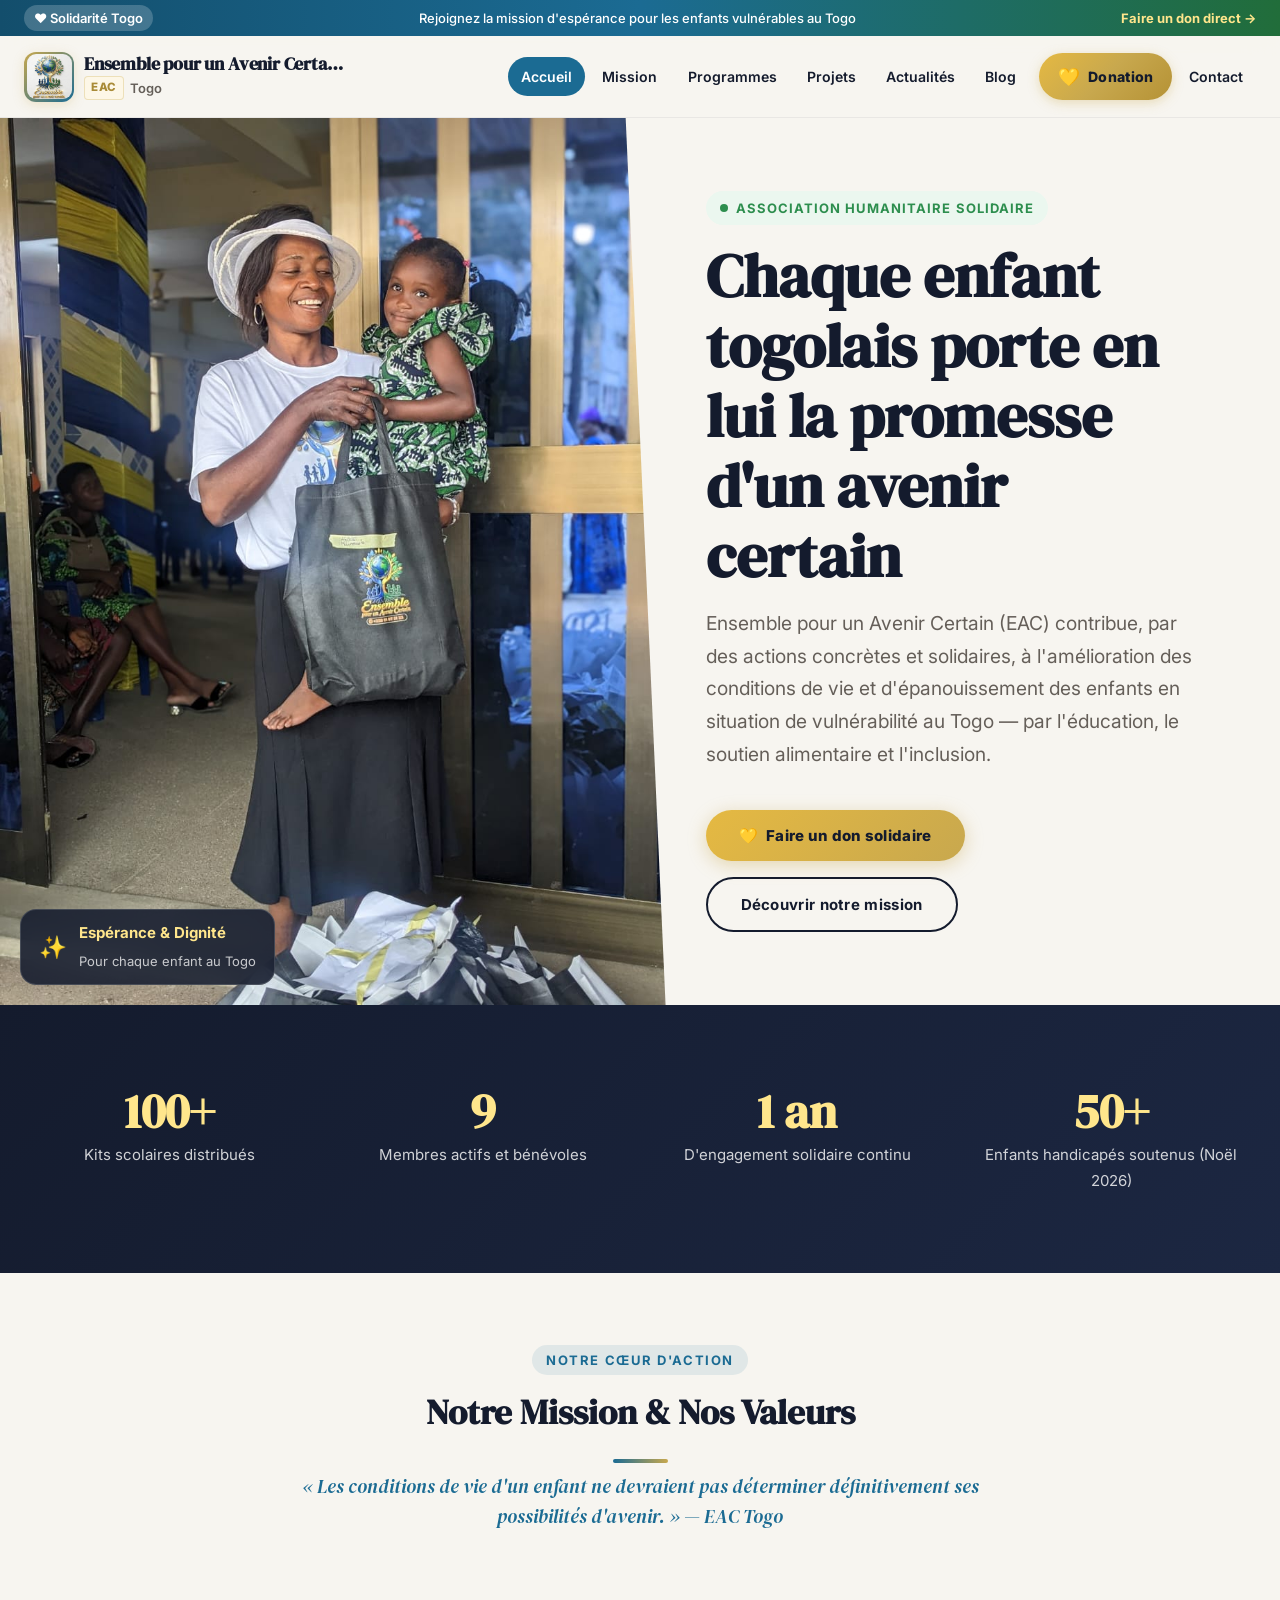
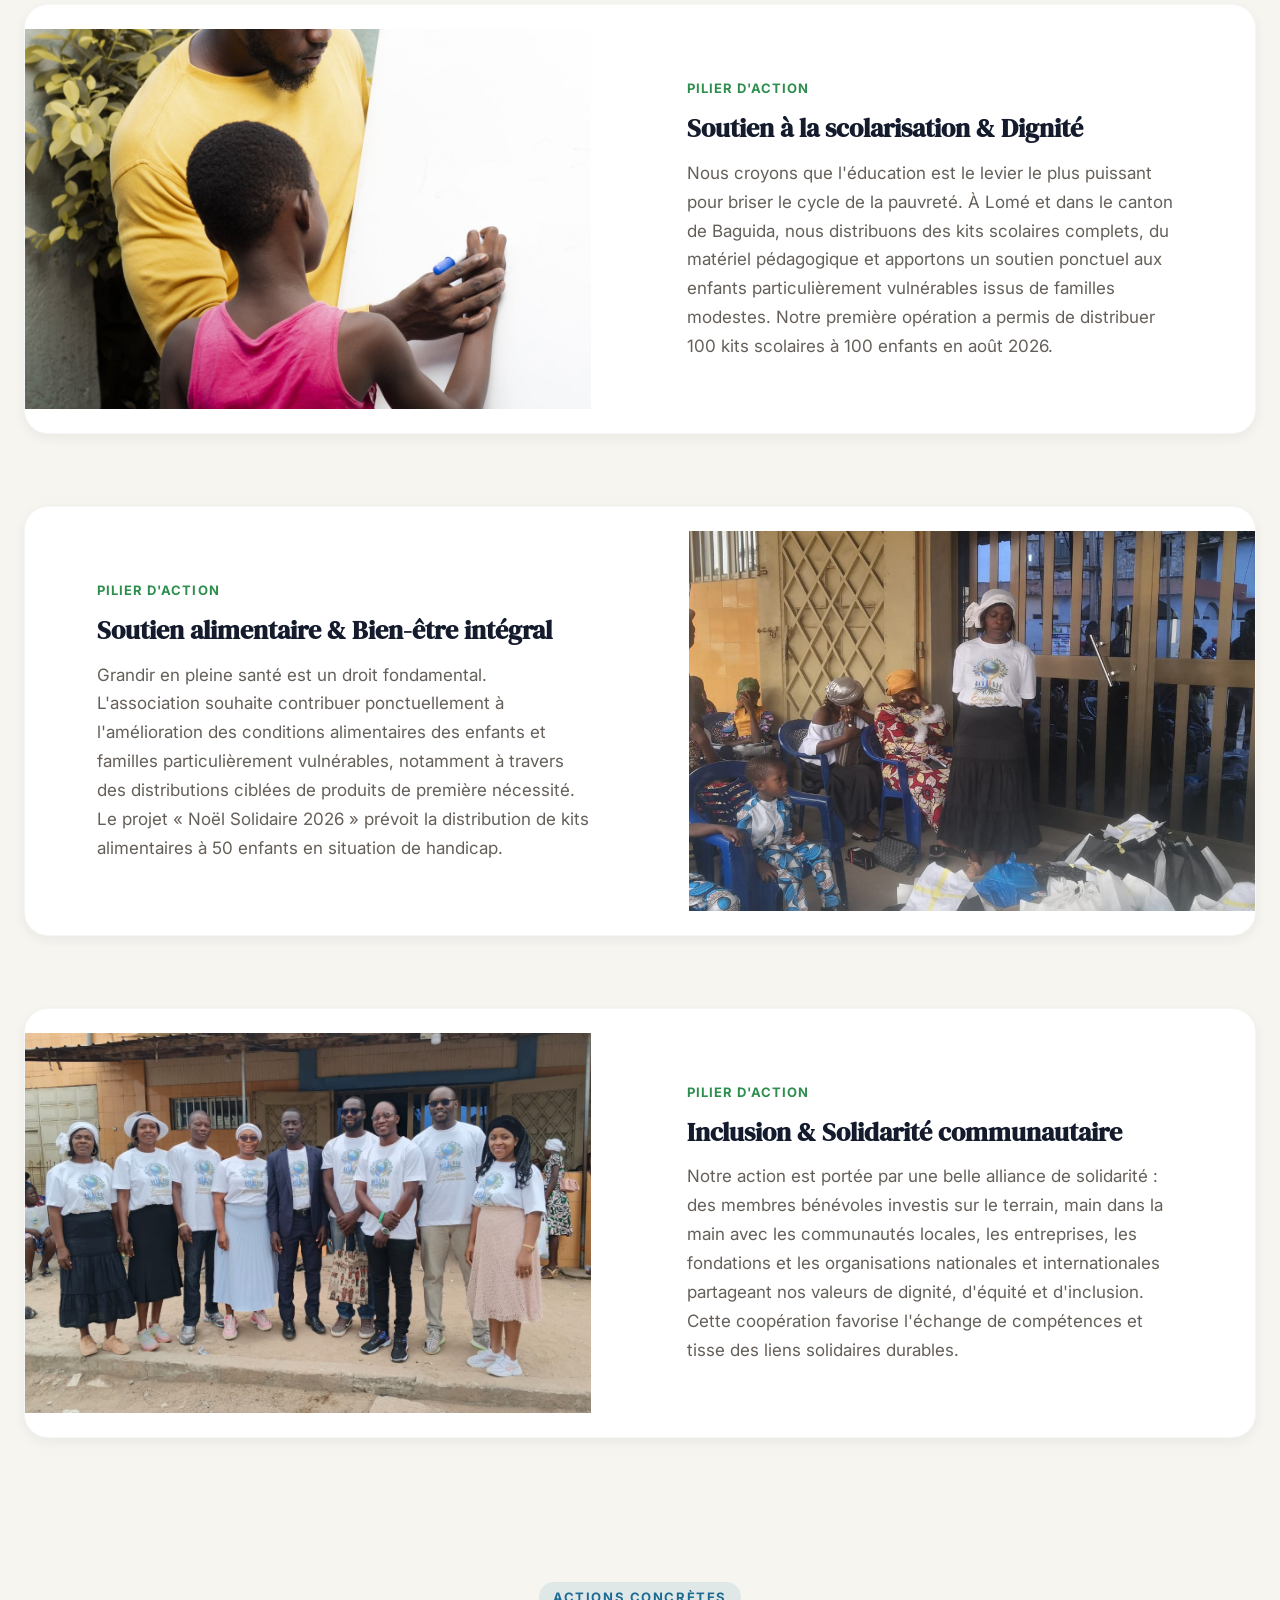
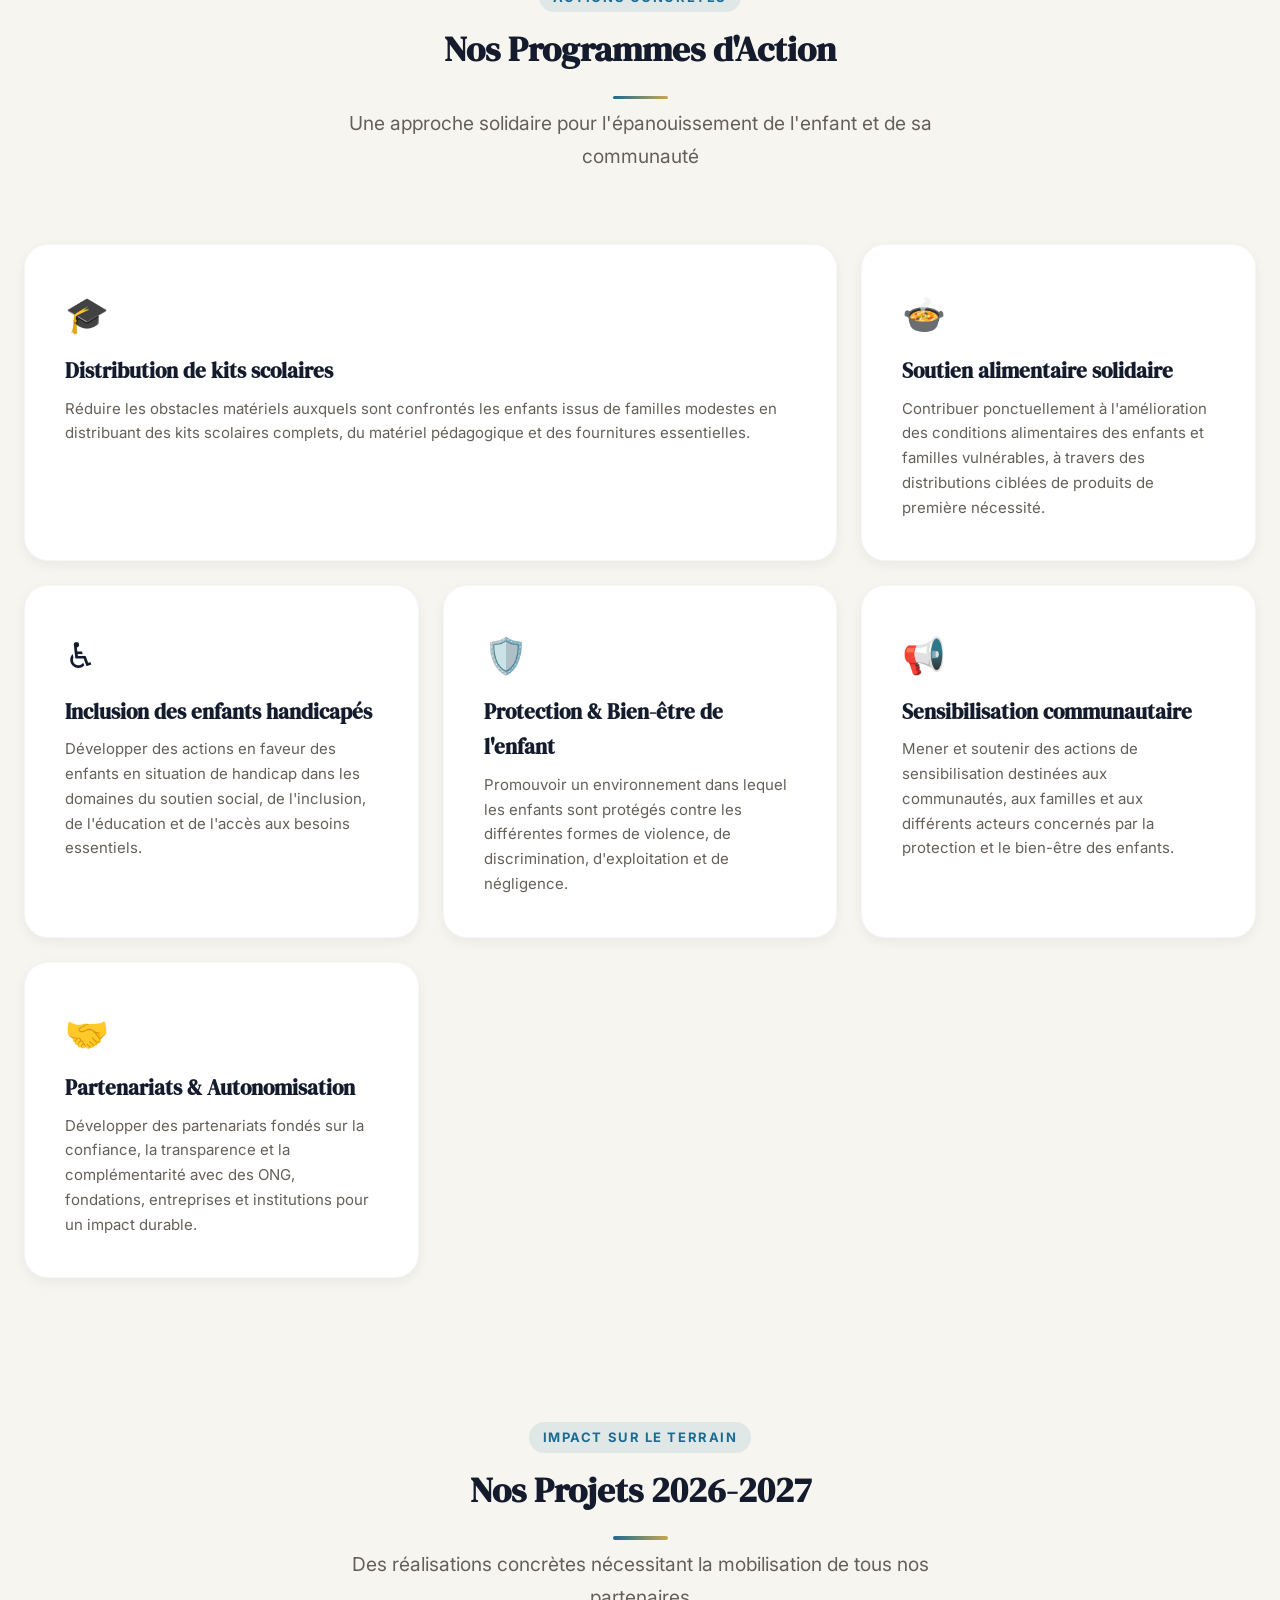
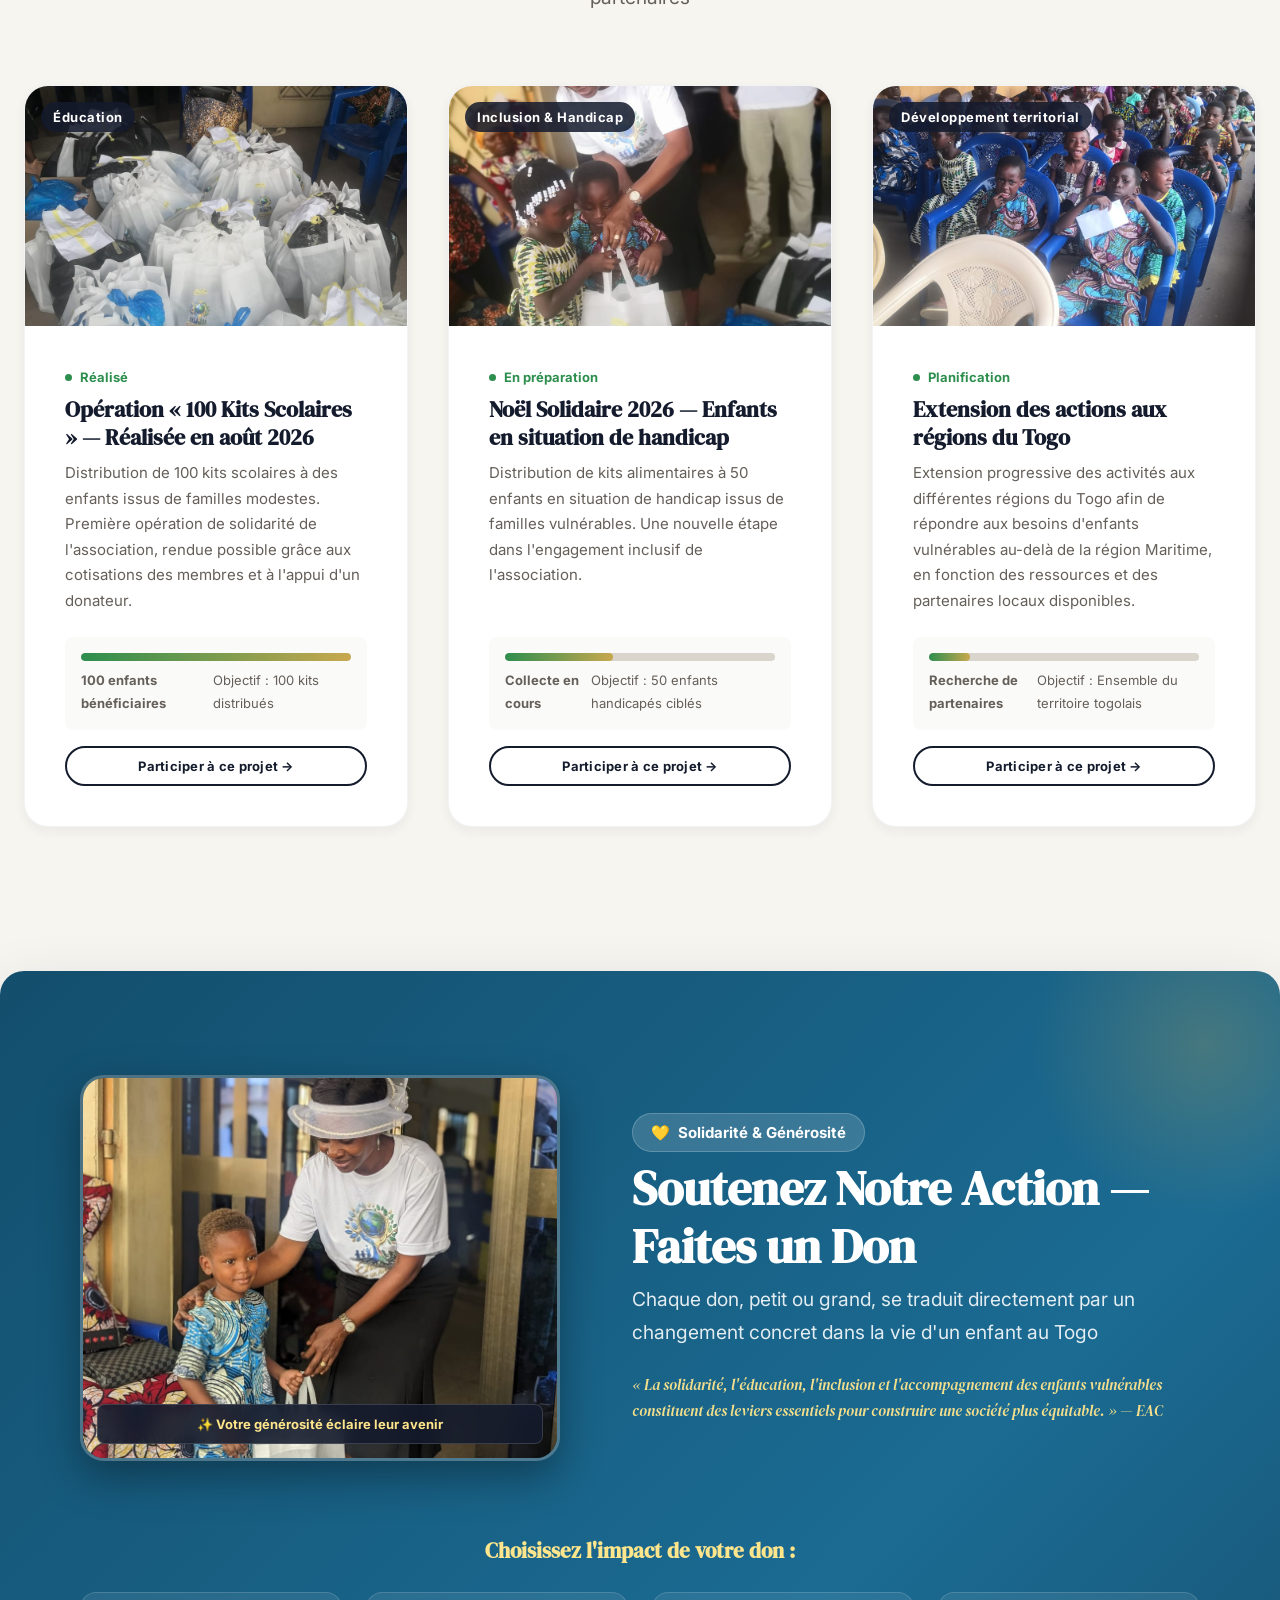
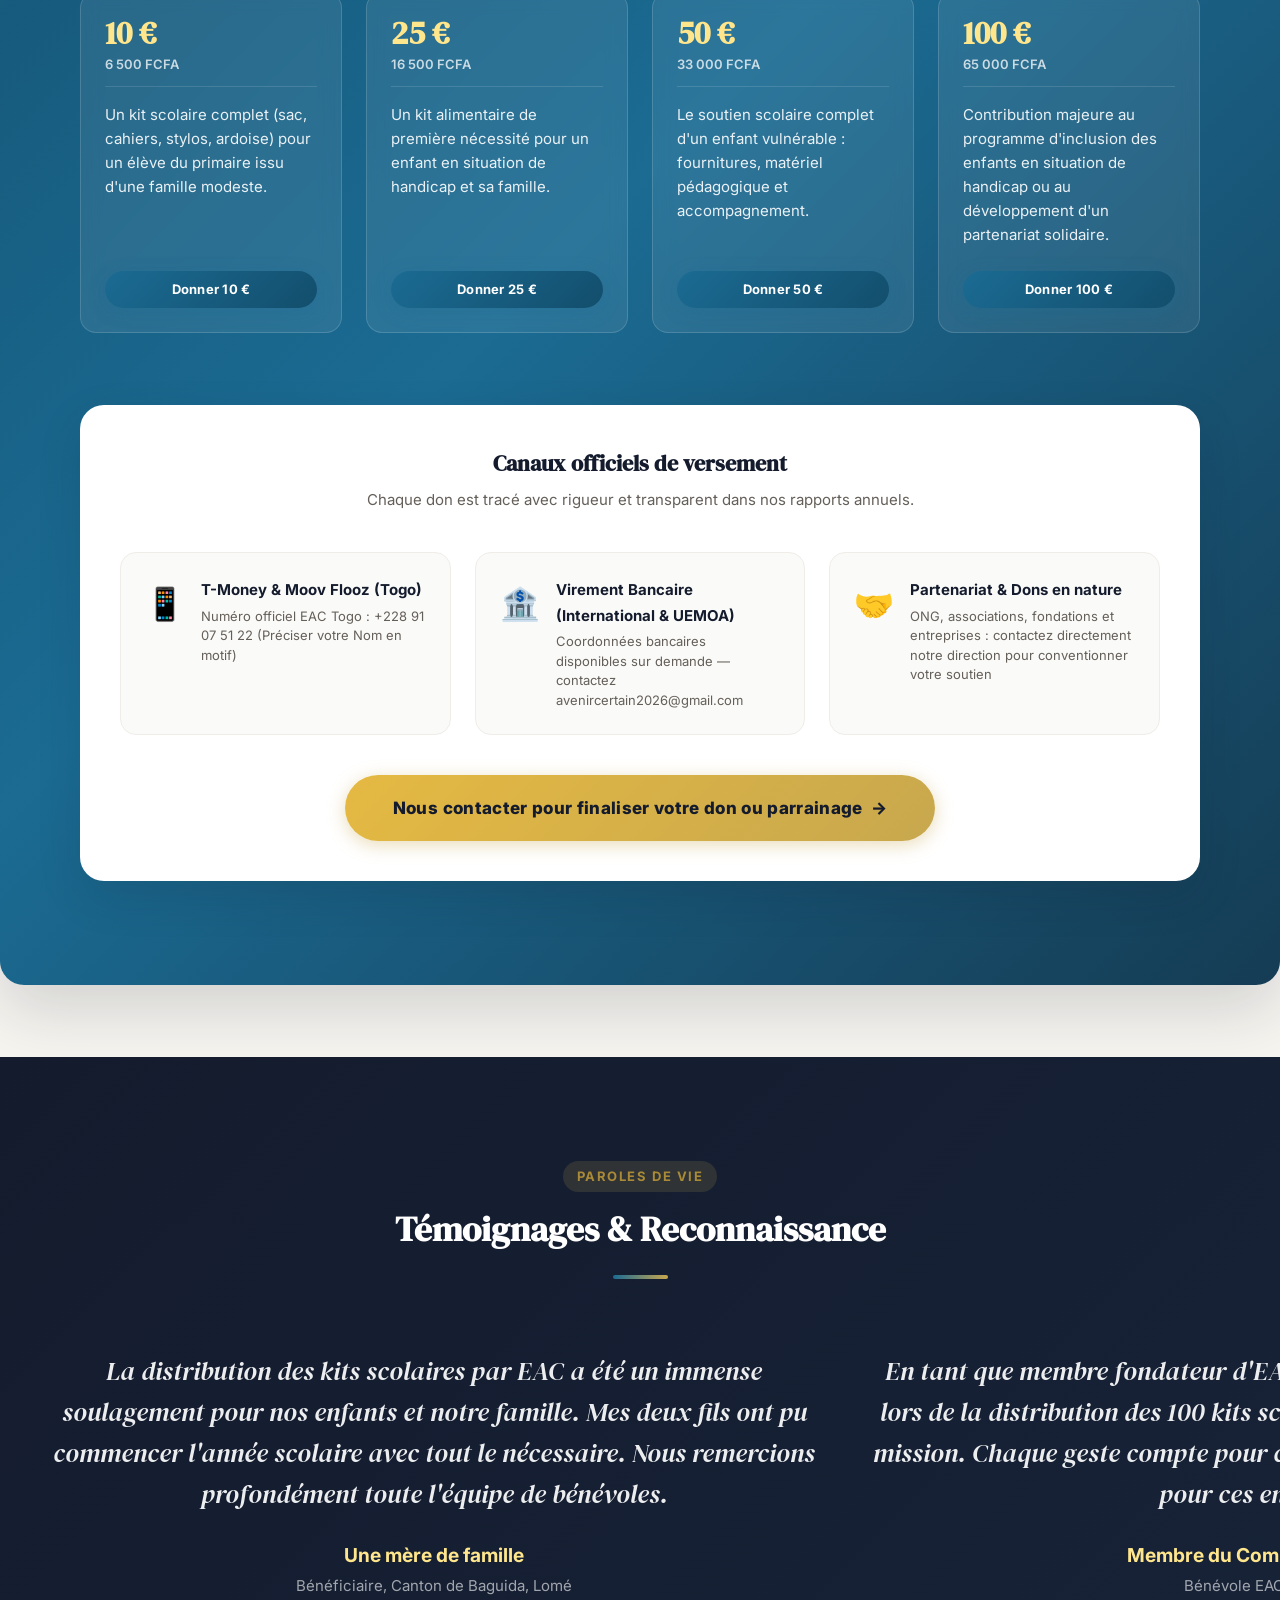
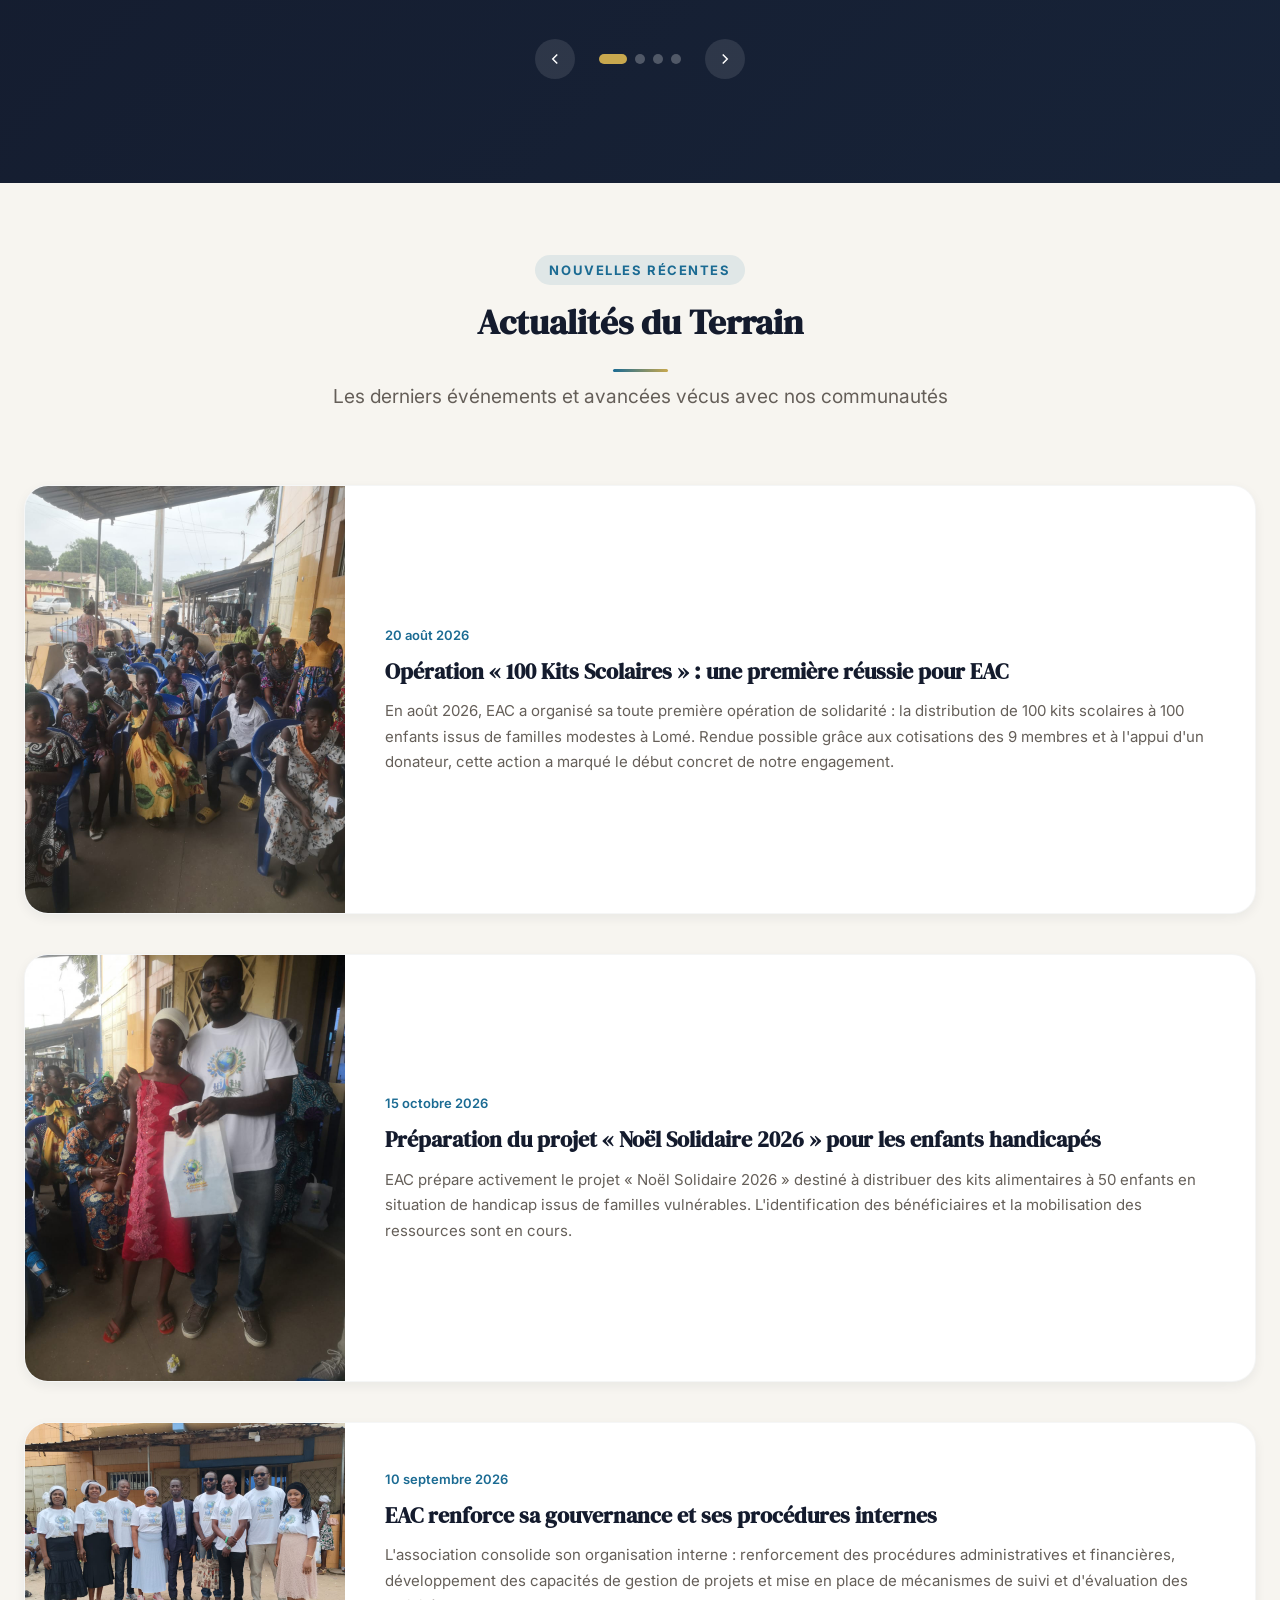
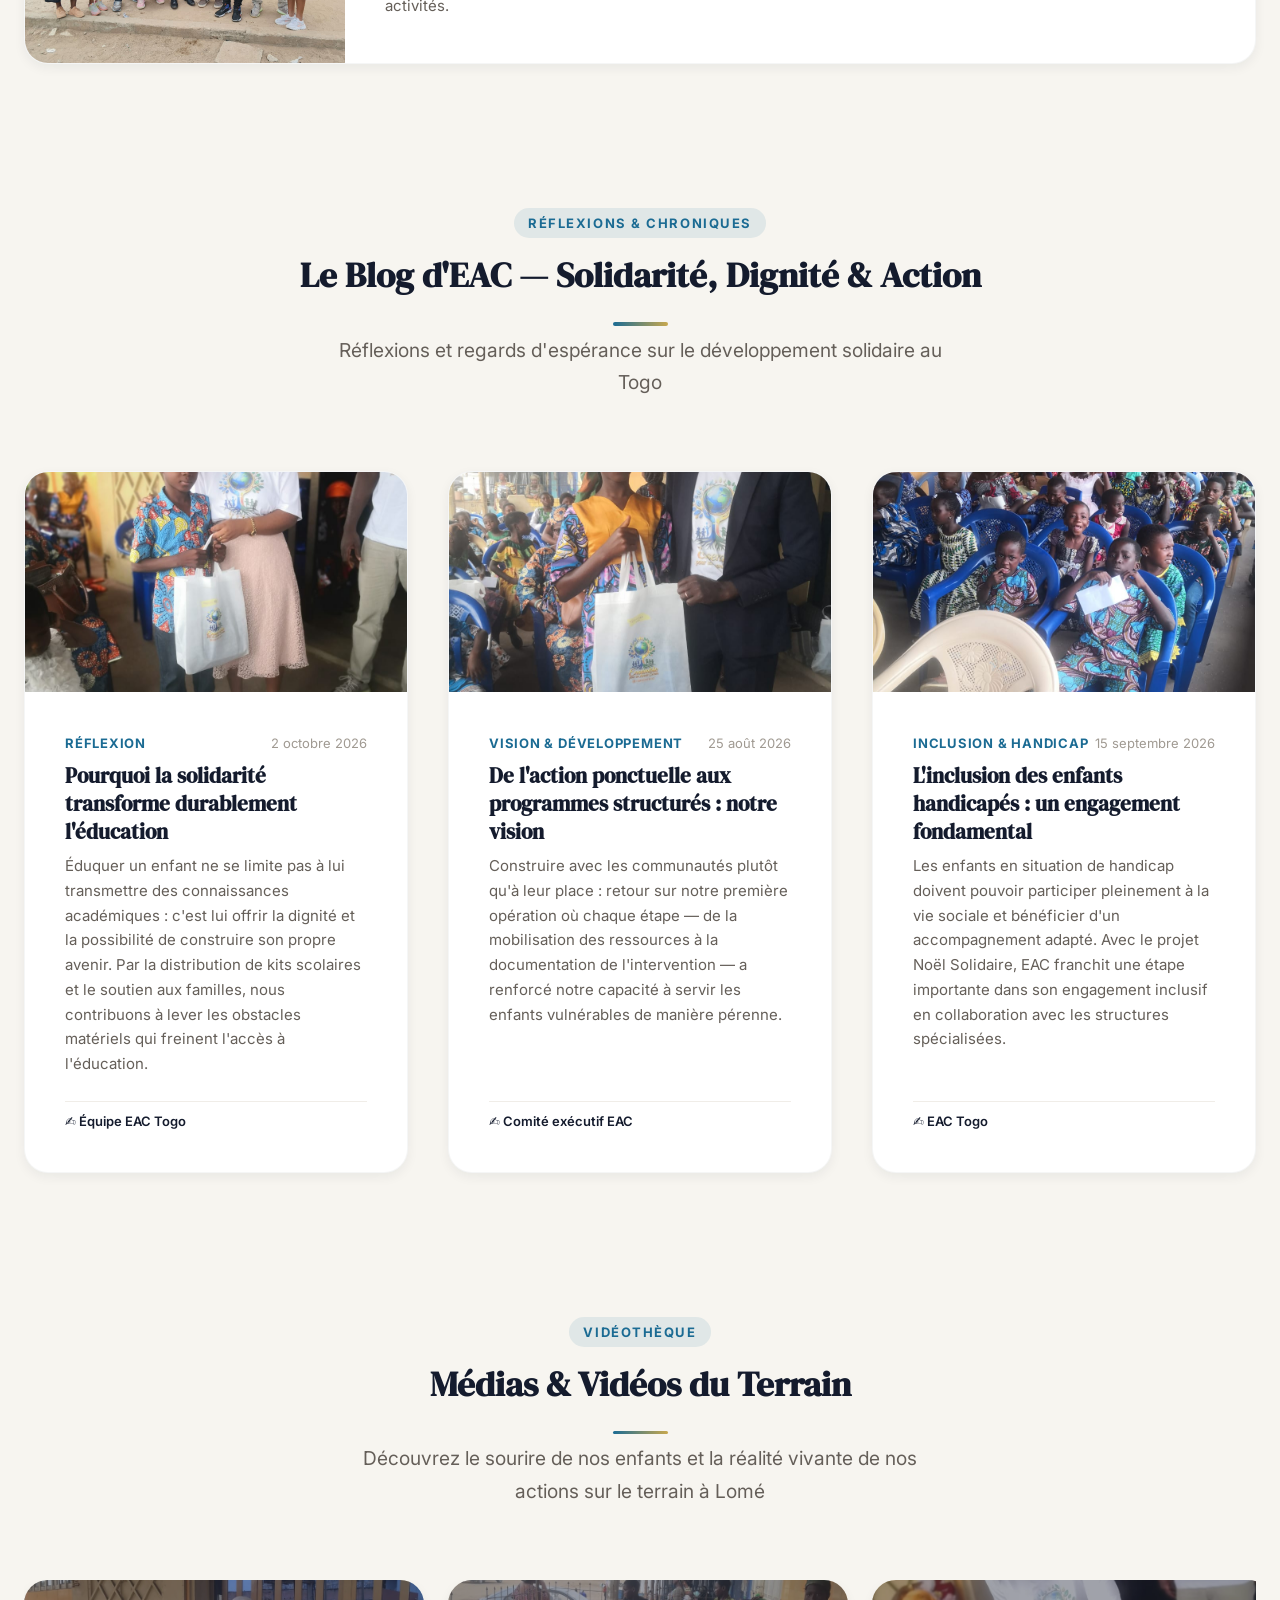
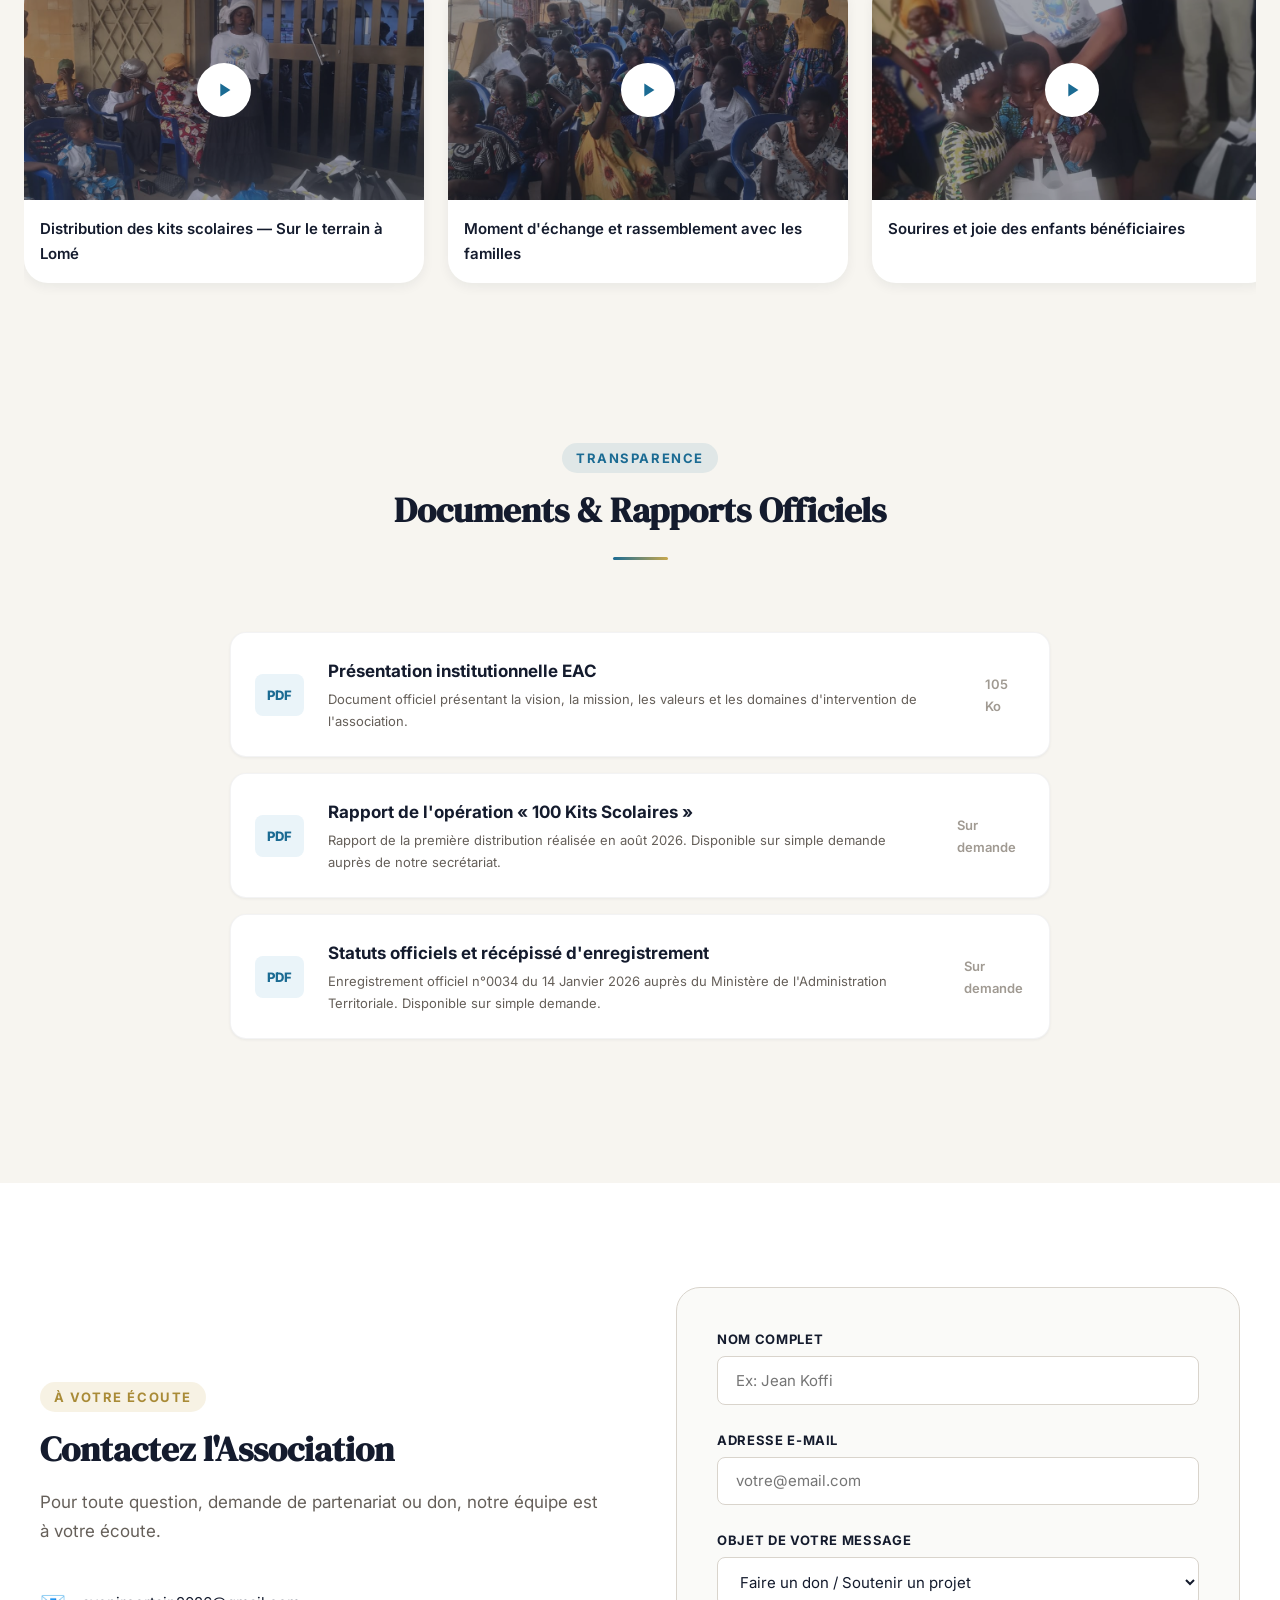
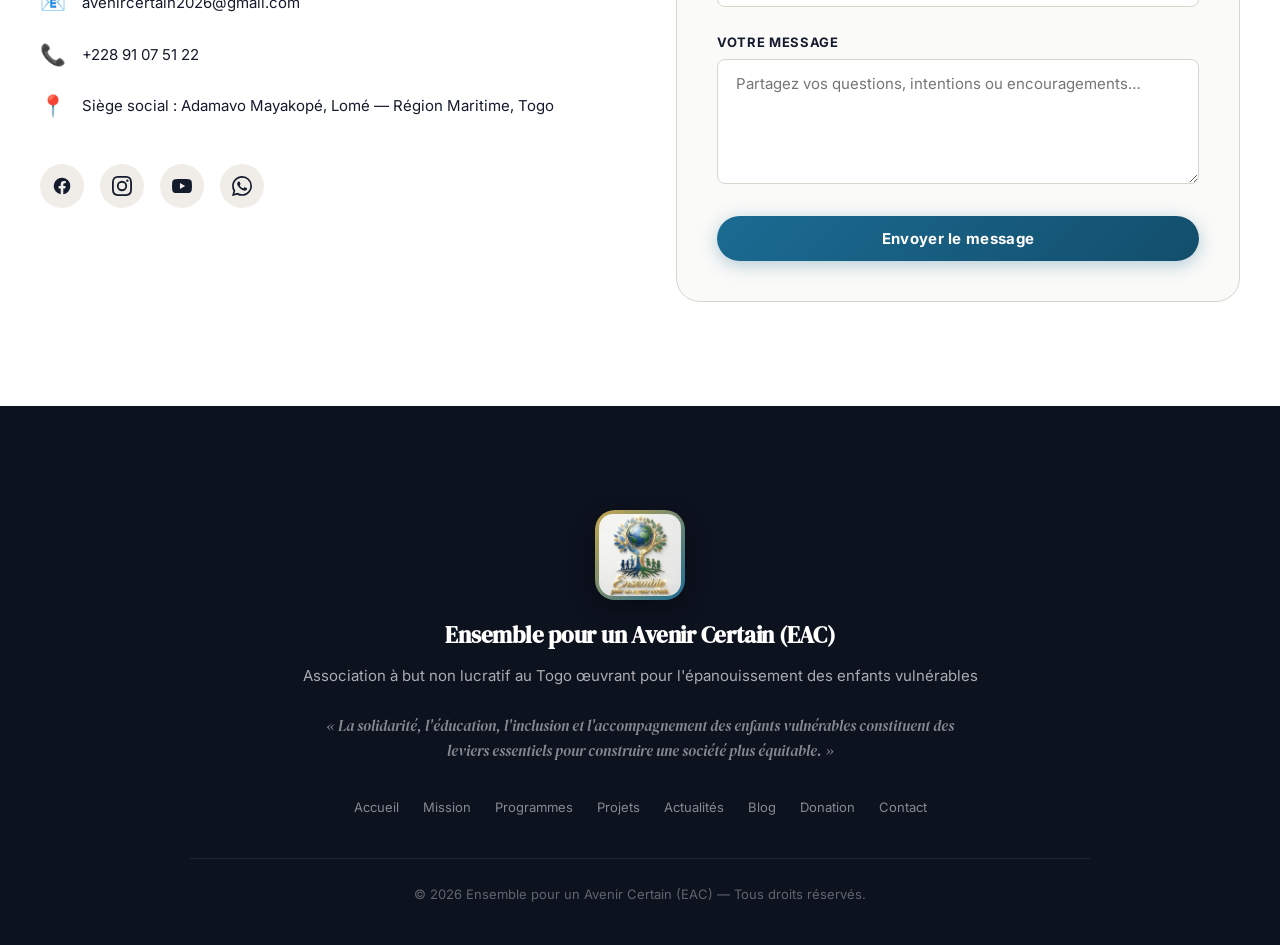
==== commit 8708a266: "Add files via upload" ====
--- a/index.html
+++ b/index.html
@@ -3,16 +3,46 @@
 <head>
   <meta charset="UTF-8">
   <meta name="viewport" content="width=device-width, initial-scale=1.0">
-  <meta name="description" content="Ensemble Pour un Avenir Certain (EPAC) — Association chrétienne au Togo œuvrant pour l'épanouissement et l'avenir des enfants défavorisés par l'éducation, la santé et la foi.">
+  <meta name="description" content="Ensemble pour un Avenir Certain (EAC) — Association à but non lucratif au Togo œuvrant pour l'épanouissement et l'avenir des enfants vulnérables par l'éducation, le soutien alimentaire et l'inclusion.">
   <meta name="theme-color" content="#1B6B93">
 
-  <!-- Open Graph -->
-  <meta property="og:title" content="Ensemble Pour un Avenir Certain (EPAC)">
-  <meta property="og:description" content="Association chrétienne au Togo œuvrant pour les enfants défavorisés.">
+  <!-- Open Graph / Meta -->
+  <meta property="og:title" content="Ensemble pour un Avenir Certain (EAC) — Togo">
+  <meta property="og:description" content="Association humanitaire à but non lucratif au Togo œuvrant pour l'épanouissement et l'avenir des enfants vulnérables.">
   <meta property="og:type" content="website">
-  <meta property="og:image" content="assets/logo.jpg">
-
-  <title>Ensemble Pour un Avenir Certain (EPAC)</title>
+  <meta property="og:url" content="https://avenircertain-togo.github.io/">
+  <meta property="og:image" content="images/uploads/mere-enfant-sac-eac.jpg">
+  <meta property="og:locale" content="fr_FR">
+
+  <link rel="canonical" href="https://avenircertain-togo.github.io/">
+
+  <title>Ensemble pour un Avenir Certain (EAC) — Togo</title>
+
+  <!-- Structured Data (Schema.org NGO) -->
+  <script type="application/ld+json">
+  {
+    "@context": "https://schema.org",
+    "@type": "NGO",
+    "name": "Ensemble pour un Avenir Certain",
+    "alternateName": "EAC Togo",
+    "url": "https://avenircertain-togo.github.io/",
+    "logo": "https://avenircertain-togo.github.io/assets/logo.jpg",
+    "description": "Association humanitaire à but non lucratif au Togo œuvrant pour l'épanouissement des enfants vulnérables par l'éducation, le soutien alimentaire et l'inclusion.",
+    "address": {
+      "@type": "PostalAddress",
+      "streetAddress": "Adamavo Mayakopé",
+      "addressLocality": "Lomé",
+      "addressRegion": "Région Maritime",
+      "addressCountry": "TG"
+    },
+    "contactPoint": {
+      "@type": "ContactPoint",
+      "telephone": "+228-91-07-51-22",
+      "contactType": "contact",
+      "availableLanguage": "French"
+    }
+  }
+  </script>
 
   <!-- Favicon SVG inline -->
   <link rel="icon" href="data:image/svg+xml,<svg xmlns='http://www.w3.org/2000/svg' viewBox='0 0 100 100'><text y='.9em' font-size='90'>🌍</text></svg>">
@@ -46,13 +76,13 @@
   <!-- ===== HEADER ===== -->
   <header class="header" id="header">
     <div class="header__inner">
-      <a href="#accueil" class="header__logo" aria-label="Accueil EPAC">
+      <a href="#accueil" class="header__logo" aria-label="Accueil EAC">
         <div class="header__logo-frame">
-          <img id="header-logo" src="assets/logo.jpg" alt="Logo EPAC" width="64" height="64">
+          <img id="header-logo" src="assets/logo.jpg" alt="Logo EAC" width="64" height="64">
         </div>
         <div class="header__brand">
           <span class="header__brand-full" id="header-name">Ensemble Pour un Avenir Certain</span>
-          <span class="header__brand-acronym"><span class="badge badge--gold">EPAC</span> Togo</span>
+          <span class="header__brand-acronym"><span class="badge badge--gold">EAC</span> Togo</span>
         </div>
       </a>
 
@@ -76,7 +106,7 @@
     <!-- ===== HERO (asymétrique moderne & valorisant) ===== -->
     <section class="hero" id="accueil">
       <div class="hero__image-wrap">
-        <img id="hero-img" src="" alt="" class="hero__image" loading="eager">
+        <img id="hero-img" src="images/uploads/mere-enfant-sac-eac.jpg" alt="Bénévole EAC remettant un kit scolaire à un enfant lors d'une distribution solidaire" class="hero__image" loading="eager" width="900" height="600">
         <div class="hero__image-badge">
           <span class="hero__badge-icon">✨</span>
           <div class="hero__badge-text">
@@ -87,14 +117,14 @@
       </div>
       <div class="hero__content">
         <div class="hero__tag">
-          <span class="dot"></span> Association Chrétienne Humanitaire
+          <span class="dot"></span> Association Humanitaire Solidaire
         </div>
         <h1 id="hero-headline" class="hero__title"></h1>
         <p id="hero-sub" class="hero__sub"></p>
         <div class="hero__actions">
           <a id="hero-cta" href="#donation" class="btn btn--donate">
             <span class="btn__heart">💛</span>
-            <span id="hero-cta-text">Faire un don d'amour</span>
+            <span id="hero-cta-text">Faire un don solidaire</span>
           </a>
           <a id="hero-cta2" href="#mission" class="btn btn--outline"></a>
         </div>
@@ -147,14 +177,14 @@
       <div class="donation__inner">
         <div class="donation__hero">
           <div class="donation__hero-media">
-            <img id="don-img" src="" alt="" class="donation__hero-img" loading="lazy">
+            <img id="don-img" src="images/uploads/benevole-petit-garcon.jpg" alt="Bénévole EAC avec un petit garçon souriant lors d'une distribution de kits" class="donation__hero-img" loading="lazy" width="600" height="400">
             <div class="donation__hero-badge">
-              <span>✨ Votre amour illumine leur avenir</span>
+              <span>✨ Votre générosité éclaire leur avenir</span>
             </div>
           </div>
           <div class="donation__hero-content">
             <div class="donation__badge">
-              <span class="donation__badge-heart">💛</span> Solidarité & Bénédiction
+              <span class="donation__badge-heart">💛</span> Solidarité & Générosité
             </div>
             <h2 id="don-title" class="donation__title"></h2>
             <p id="don-sub" class="donation__subtitle"></p>
@@ -217,7 +247,7 @@
       </div>
     </section>
 
-    <!-- ===== BLOG (Réflexions & Foi) ===== -->
+    <!-- ===== BLOG (Réflexions & Solidarité) ===== -->
     <section class="section blog" id="blog">
       <div class="section__header">
         <span class="section__eyebrow">Réflexions & Chroniques</span>
@@ -280,7 +310,7 @@
             <select id="cf-subject" name="subject" class="form__select">
               <option value="donation">Faire un don / Soutenir un projet</option>
               <option value="parrainage">Parrainer un enfant</option>
-              <option value="partenariat">Partenariat (ONG, Église, Entreprise)</option>
+              <option value="partenariat">Partenariat (ONG, Association, Entreprise, Institution)</option>
               <option value="benevolat">Devenir bénévole / Mission terrain</option>
               <option value="autre">Autre demande</option>
             </select>
@@ -289,7 +319,7 @@
             <label for="cf-message">Votre message</label>
             <textarea id="cf-message" name="message" rows="5" placeholder="Partagez vos questions, intentions ou encouragements…" required></textarea>
           </div>
-          <button type="submit" class="btn btn--primary btn--full">Envoyer le message avec confiance</button>
+          <button type="submit" class="btn btn--primary btn--full">Envoyer le message</button>
         </form>
       </div>
     </section>
@@ -300,10 +330,10 @@
     <div class="footer__inner">
       <div class="footer__brand-block">
         <div class="footer__logo-wrap">
-          <img id="footer-logo" class="footer__logo" src="assets/logo.jpg" alt="Logo EPAC" width="90" height="90">
-        </div>
-        <h3 class="footer__title">Ensemble Pour un Avenir Certain (EPAC)</h3>
-        <p class="footer__motto">Association chrétienne au Togo œuvrant pour l'épanouissement des enfants défavorisés</p>
+          <img id="footer-logo" class="footer__logo" src="assets/logo.jpg" alt="Logo EAC" width="90" height="90">
+        </div>
+        <h3 class="footer__title">Ensemble pour un Avenir Certain (EAC)</h3>
+        <p class="footer__motto">Association à but non lucratif au Togo œuvrant pour l'épanouissement des enfants vulnérables</p>
       </div>
 
       <p id="footer-verse" class="footer__verse"></p>
--- a/style.css
+++ b/style.css
@@ -1,5 +1,5 @@
 /* ============================================================
-   EPAC — Ensemble Pour un Avenir Certain (Togo)
+   EAC — Ensemble pour un Avenir Certain (Togo)
    style.css  ·  Mobile-first  ·  Pure CSS  ·  No framework
    v3.0 — High-end Convergent Design, Prominent Logo & Navigation
    ============================================================ */
@@ -99,12 +99,12 @@
 
 /* ---------- Mobile Overlay ---------- */
 .overlay {
-  position: fixed; inset: 0; z-index: 998;
-  background: rgba(20,27,45,.65);
-  backdrop-filter: blur(4px);
-  -webkit-backdrop-filter: blur(4px);
+  position: fixed; inset: 0; z-index: 1001;
+  background: rgba(15, 23, 42, 0.55);
+  backdrop-filter: none !important;
+  -webkit-backdrop-filter: none !important;
   opacity: 0; visibility: hidden;
-  transition: opacity var(--transition), visibility var(--transition);
+  transition: opacity 0.25s ease, visibility 0.25s ease;
 }
 .overlay.is-visible { opacity: 1; visibility: visible; }
 
@@ -151,25 +151,23 @@
    HEADER & LOGO EN MAJESTÉ
    ============================================================ */
 .header {
-  position: fixed; top: var(--topbar-h); left: 0; width: 100%; z-index: 100;
-  background: rgba(247,245,240,.92);
-  backdrop-filter: blur(18px);
-  -webkit-backdrop-filter: blur(18px);
+  position: fixed; top: var(--topbar-h); left: 0; width: 100%; z-index: 1000;
+  background: #F7F5F0;
   border-bottom: 1px solid rgba(20,27,45,.06);
   height: var(--header-h);
   transition: box-shadow var(--transition), background var(--transition);
 }
 .header.is-scrolled {
   box-shadow: var(--shadow-sm);
-  background: rgba(247,245,240,.98);
+  background: #F7F5F0;
 }
 .header__inner {
   max-width: 1320px;
   margin: 0 auto;
   height: 100%;
   display: flex; align-items: center; justify-content: space-between;
-  padding: 0 var(--space-md);
-  gap: var(--space-sm);
+  padding: 0 16px;
+  gap: 12px;
 }
 
 /* Logo agrandi et mis en valeur (Responsive) */
@@ -178,26 +176,26 @@
   z-index: 101;
   text-decoration: none;
   min-width: 0;
-  flex: 1 1 auto;
+  flex: 0 1 auto;
+  max-width: calc(100% - 95px);
 }
 .header__logo-frame {
-  width: 54px; height: 54px;
-  border-radius: 13px;
-  padding: 3px;
+  width: 48px; height: 48px;
+  border-radius: 12px;
+  padding: 2.5px;
   background: linear-gradient(135deg, var(--c-accent), var(--c-primary));
-  box-shadow: 0 4px 16px rgba(200,168,78,.25), 0 2px 6px rgba(20,27,45,.12);
+  box-shadow: 0 3px 12px rgba(200,168,78,.25);
   display: flex; align-items: center; justify-content: center;
   transition: transform var(--transition-bounce), box-shadow var(--transition);
   flex-shrink: 0;
 }
 .header__logo:hover .header__logo-frame {
-  transform: scale(1.05) rotate(-1deg);
-  box-shadow: 0 8px 22px rgba(20,27,45,.22);
+  transform: scale(1.04);
 }
 .header__logo img {
   width: 100%; height: 100%;
   object-fit: cover;
-  border-radius: 10px;
+  border-radius: 9px;
   background: var(--c-white);
 }
 
@@ -208,7 +206,7 @@
 }
 .header__brand-full {
   font-family: var(--ff-heading);
-  font-size: 1.05rem;
+  font-size: 0.98rem;
   line-height: 1.2;
   color: var(--c-dark);
   font-weight: 700;
@@ -222,7 +220,7 @@
   color: var(--c-gray-600);
   font-weight: 600;
   display: flex; align-items: center; gap: 6px;
-  margin-top: 2px;
+  margin-top: 1px;
 }
 .badge--gold {
   background: var(--c-accent-l);
@@ -235,17 +233,19 @@
   font-size: 0.72rem;
 }
 
-/* ---------- Navigation mobile en tiroir (par défaut < 1160px) ---------- */
+/* ---------- Navigation mobile en tiroir (par défaut < 992px) ---------- */
 .header__nav {
   position: fixed; top: 0; right: 0;
-  width: min(320px, 86vw); height: 100vh;
+  width: min(310px, 84vw); height: 100vh;
   height: 100dvh;
-  background: var(--c-white);
-  box-shadow: -8px 0 32px rgba(20,27,45,.2);
+  background: #FFFFFF !important;
+  backdrop-filter: none !important;
+  -webkit-backdrop-filter: none !important;
+  box-shadow: -8px 0 32px rgba(15,23,42,.2);
   transform: translateX(105%);
   visibility: hidden;
-  transition: transform 0.35s cubic-bezier(.35,0,.25,1), visibility 0.35s ease;
-  z-index: 999;
+  transition: transform 0.3s cubic-bezier(.16,1,.3,1), visibility 0.3s ease;
+  z-index: 1002;
   overflow-y: auto;
   -webkit-overflow-scrolling: touch;
   padding: calc(var(--header-h) + var(--topbar-h) + 16px) 18px 40px;
@@ -259,32 +259,35 @@
   list-style: none;
   gap: 8px;
   padding: 0;
+  margin: 0;
 }
 
 /* Style des liens onglets / boutons */
 .nav-btn {
   display: flex; align-items: center;
-  padding: 0.75rem 1.15rem;
-  font-size: 0.98rem;
+  padding: 0.78rem 1.1rem;
+  font-size: 0.96rem;
   font-weight: 600;
-  color: var(--c-dark);
+  color: #141B2D;
   border-radius: var(--radius-md);
   transition: all var(--transition);
-  background: var(--c-light);
+  background: #F8FAFC;
   white-space: nowrap;
   width: 100%;
-  border: 1px solid rgba(20,27,45,.05);
+  border: 1px solid #E2E8F0;
+  text-decoration: none;
 }
 .nav-btn:hover,
 .nav-btn:active {
-  background: rgba(27,107,147,.1);
+  background: #EBF3F8;
   color: var(--c-primary);
-  border-color: rgba(27,107,147,.25);
+  border-color: #CBD5E1;
   transform: translateX(3px);
 }
 .nav-btn.is-active {
   background: var(--c-primary);
   color: var(--c-white);
+  border-color: var(--c-primary);
 }
 
 /* Bouton DONATION en exergue spectaculaire */
@@ -292,21 +295,21 @@
   margin-top: 4px;
 }
 .nav-btn--donate {
-  background: linear-gradient(135deg, #E5B942, #C8A84E, #b59235);
+  background: linear-gradient(135deg, #E5B942, #C8A84E, #b59235) !important;
   color: #141B2D !important;
   font-weight: 800;
-  padding: 0.85rem 1.3rem;
+  padding: 0.85rem 1.25rem;
   border-radius: var(--radius-md);
-  box-shadow: 0 4px 18px rgba(200,168,78,.45), 0 0 0 1px rgba(255,255,255,.5) inset;
-  display: inline-flex; align-items: center; gap: 8px;
+  box-shadow: 0 4px 16px rgba(200,168,78,.4);
+  display: flex; align-items: center; gap: 8px;
   animation: pulse-glow 3.5s infinite;
   letter-spacing: .02em;
   border: none;
 }
 .nav-btn--donate:hover {
-  background: linear-gradient(135deg, #f0c54c, #d9b859, #c5a13c);
+  background: linear-gradient(135deg, #f0c54c, #d9b859, #c5a13c) !important;
   transform: translateX(3px);
-  box-shadow: 0 6px 24px rgba(200,168,78,.6);
+  box-shadow: 0 6px 22px rgba(200,168,78,.55);
 }
 .nav-btn__heart {
   font-size: 1.1rem;
@@ -331,21 +334,21 @@
   display: flex;
   align-items: center;
   justify-content: center;
-  gap: 7px;
-  background: var(--c-white);
-  border: 1.5px solid rgba(20,27,45,.16);
+  gap: 6px;
+  background: #FFFFFF;
+  border: 1.5px solid rgba(20,27,45,.14);
   border-radius: var(--radius-full);
   padding: 7px 13px;
   cursor: pointer;
   box-shadow: 0 2px 8px rgba(20,27,45,.08);
   transition: all var(--transition);
   flex-shrink: 0;
-  z-index: 1001;
+  z-index: 1003;
   margin-left: auto;
 }
 .header__burger:hover,
 .header__burger:focus-visible {
-  background: var(--c-light);
+  background: #F8FAFC;
   border-color: var(--c-primary);
   transform: translateY(-1px);
 }
@@ -356,23 +359,23 @@
   width: 18px;
 }
 .header__burger-lines span {
-  display: block; width: 100%; height: 2.2px;
+  display: block; width: 100%; height: 2px;
   background: var(--c-dark);
   border-radius: 2px;
   transition: transform var(--transition), opacity var(--transition);
   transform-origin: center;
 }
 .header__burger.is-active .header__burger-lines span:nth-child(1) {
-  transform: translateY(6.2px) rotate(45deg);
+  transform: translateY(6px) rotate(45deg);
 }
 .header__burger.is-active .header__burger-lines span:nth-child(2) {
   opacity: 0;
 }
 .header__burger.is-active .header__burger-lines span:nth-child(3) {
-  transform: translateY(-6.2px) rotate(-45deg);
+  transform: translateY(-6px) rotate(-45deg);
 }
 .header__burger-label {
-  font-size: 0.76rem;
+  font-size: 0.74rem;
   font-weight: 700;
   color: var(--c-dark);
   letter-spacing: .03em;
@@ -492,7 +495,7 @@
 .hero__image {
   width: 100%; height: 100%;
   object-fit: cover;
-  object-position: center top;
+  object-position: center 25%;
 }
 .hero__image-badge {
   position: absolute; bottom: 20px; left: 20px;
@@ -1224,7 +1227,7 @@
 }
 .media-card__play:hover .media-card__play-circle { transform: scale(1.1); }
 .media-card__play-circle svg { width: 22px; height: 22px; fill: currentColor; }
-.media-card__iframe { width: 100%; height: 100%; border: none; }
+.media-card__iframe, .media-card__video-player { width: 100%; height: 100%; border: none; object-fit: cover; }
 .media-card__title {
   padding: var(--space-sm);
   font-size: var(--fs-sm);
@@ -1576,114 +1579,152 @@
   }
 }
 
-/* Bascule Desktop pour la barre de navigation : 1160px */
-@media (min-width: 1160px) {
+/* ============================================================
+   BASCULE DESKTOP POUR LA BARRE DE NAVIGATION (>= 992px)
+   ============================================================ */
+@media (min-width: 992px) {
   .header {
-    backdrop-filter: blur(18px);
-    -webkit-backdrop-filter: blur(18px);
-    background: rgba(247,245,240,.92);
+    backdrop-filter: blur(16px);
+    -webkit-backdrop-filter: blur(16px);
+    background: rgba(247,245,240,.95);
   }
   .header__inner {
-    padding: 0 var(--space-sm);
-    gap: var(--space-sm);
+    padding: 0 20px;
+    gap: 12px;
   }
   .header__logo {
-    flex-shrink: 0;
+    flex: 0 0 auto;
+    max-width: 260px;
+  }
+  .header__logo-frame {
+    width: 50px;
+    height: 50px;
   }
   .header__brand-full {
-    font-size: 1.05rem;
+    font-size: 1.02rem;
     max-width: none;
-    white-space: normal;
+    white-space: nowrap;
+  }
+  .header__burger {
+    display: none !important;
   }
   .header__nav {
-    position: static;
-    width: auto; height: auto;
-    background: none;
-    box-shadow: none;
-    transform: none;
+    display: flex !important;
+    position: static !important;
+    width: auto !important;
+    height: auto !important;
+    background: transparent !important;
+    box-shadow: none !important;
+    transform: none !important;
     visibility: visible !important;
-    padding: 0;
-    overflow: visible;
-    z-index: auto;
+    opacity: 1 !important;
+    padding: 0 !important;
+    overflow: visible !important;
+    z-index: auto !important;
+    backdrop-filter: none !important;
+    -webkit-backdrop-filter: none !important;
   }
   .header__nav-list {
-    flex-direction: row;
-    align-items: center;
+    display: flex !important;
+    flex-direction: row !important;
+    align-items: center !important;
     gap: 2px;
-    padding: 0;
+    padding: 0 !important;
+    margin: 0 !important;
   }
   .nav-btn {
-    padding: 0.45rem 0.7rem;
+    padding: 0.44rem 0.68rem;
     font-size: 0.83rem;
     background: transparent;
     border-radius: var(--radius-full);
     border: none;
     width: auto;
+    color: var(--c-dark);
   }
   .nav-btn:hover {
     background: rgba(27,107,147,.08);
+    color: var(--c-primary);
     transform: translateY(-1px);
+    border-color: transparent;
+  }
+  .nav-btn.is-active {
+    background: var(--c-primary);
+    color: var(--c-white);
+    border-color: transparent;
   }
   .header__nav-item--cta {
     margin-left: 6px;
     margin-top: 0;
   }
   .nav-btn--donate {
-    padding: 0.52rem 1.05rem;
-    font-size: 0.84rem;
+    padding: 0.48rem 1rem;
+    font-size: 0.83rem;
     border-radius: var(--radius-full);
     margin-top: 0;
+    color: #141B2D !important;
+    box-shadow: 0 3px 12px rgba(200,168,78,.35);
   }
   .nav-btn--donate:hover {
-    transform: translateY(-2px) scale(1.03);
-  }
-  .header__burger { display: none !important; }
-}
-
-/* Très grands écrans : plus de confort et espacement généreux */
-@media (min-width: 1340px) {
+    transform: translateY(-2px) scale(1.02);
+  }
+}
+
+/* Très grands écrans (>= 1240px) : plus de confort et espacement généreux */
+@media (min-width: 1240px) {
   .header__inner {
     padding: 0 var(--space-md);
     gap: var(--space-md);
   }
+  .header__logo {
+    max-width: 320px;
+  }
   .header__brand-full {
-    font-size: 1.18rem;
+    font-size: 1.15rem;
   }
   .header__nav-list {
     gap: 4px;
   }
   .nav-btn {
-    padding: 0.52rem 0.85rem;
+    padding: 0.5rem 0.82rem;
     font-size: 0.88rem;
   }
   .nav-btn--donate {
-    padding: 0.58rem 1.2rem;
+    padding: 0.55rem 1.15rem;
     font-size: 0.88rem;
   }
 }
 
 /* ============================================================
-   OPTIMISATIONS MOBILES & TABLETTES (Responsive)
-   ============================================================ */
-
-/* --- Tablettes et petits écrans (< 1159px) --- */
-@media (max-width: 1159px) {
+   OPTIMISATIONS MOBILES & TABLETTES (< 992px)
+   ============================================================ */
+@media (max-width: 991px) {
   .header {
     backdrop-filter: none;
     -webkit-backdrop-filter: none;
-    background: rgba(247, 245, 240, 0.98);
+    background: #F7F5F0;
   }
   .header__burger {
     display: flex;
   }
 }
 
-/* --- Tablettes (< 900px) --- */
-@media (max-width: 900px) {
+/* --- Tablettes et Mobiles (< 900px) --- */
+@media (max-width: 899px) {
+  .hero {
+    flex-direction: column;
+  }
   .hero__image-wrap {
-    height: clamp(280px, 45vw, 380px);
+    width: 100%;
+    height: 380px;
+    max-height: 52vh;
+    min-height: 290px;
+    clip-path: none;
+  }
+  .hero__image {
+    object-position: center 25%;
   }
   .hero__content {
+    width: 100%;
     padding: var(--space-md);
   }
   .hero__title {
@@ -1699,17 +1740,17 @@
 /* --- Mobiles (< 640px) --- */
 @media (max-width: 640px) {
   :root {
-    --header-h: 70px;
+    --header-h: 68px;
     --topbar-h: 30px;
   }
   .header {
     backdrop-filter: none;
     -webkit-backdrop-filter: none;
-    background: rgba(247, 245, 240, 0.98);
+    background: #F7F5F0;
   }
   .header__inner {
-    padding: 0 10px;
-    gap: 8px;
+    padding: 0 14px;
+    gap: 10px;
   }
   .header__logo-frame {
     width: 44px; height: 44px;
@@ -1717,17 +1758,28 @@
   }
   .header__brand-full {
     font-size: 0.88rem;
-    max-width: 160px;
+    max-width: 170px;
   }
   .header__burger {
-    padding: 6px 11px;
+    padding: 6px 12px;
   }
   .header__burger-label {
     font-size: 0.72rem;
   }
   .hero__image-wrap {
-    height: clamp(220px, 50vw, 310px);
-  }
+    height: 350px;
+    max-height: 50vh;
+    min-height: 270px;
+  }
+  .hero__image-badge {
+    bottom: 12px;
+    left: 12px;
+    padding: 7px 12px;
+    gap: 8px;
+  }
+  .hero__badge-icon { font-size: 1.1rem; }
+  .hero__badge-text strong { font-size: 0.78rem; }
+  .hero__badge-text small { font-size: 0.68rem; }
   .hero__title {
     font-size: 1.65rem;
   }
@@ -1767,32 +1819,32 @@
 
 /* --- Très petits mobiles (< 380px) --- */
 @media (max-width: 380px) {
+  .header__inner {
+    padding: 0 10px;
+    gap: 6px;
+  }
   .header__brand-full {
     font-size: 0.8rem;
-    max-width: 120px;
+    max-width: 125px;
   }
   .header__logo-frame {
-    width: 38px; height: 38px;
+    width: 36px; height: 36px;
     border-radius: 9px;
   }
   .header__burger-label {
     display: none;
   }
   .header__burger {
-    width: 38px; height: 38px;
+    width: 36px; height: 36px;
     padding: 0;
     justify-content: center;
   }
+  .hero__image-wrap {
+    height: 310px;
+  }
   .hero__title {
-    font-size: 1.4rem;
-  }
-  .hero__image-badge {
-    padding: 8px 12px;
-    gap: 8px;
-  }
-  .hero__badge-icon { font-size: 1.1rem; }
-  .hero__badge-text strong { font-size: var(--fs-xs); }
-  .hero__badge-text small { font-size: 0.7rem; }
+    font-size: 1.35rem;
+  }
   .topbar__badge {
     display: none;
   }
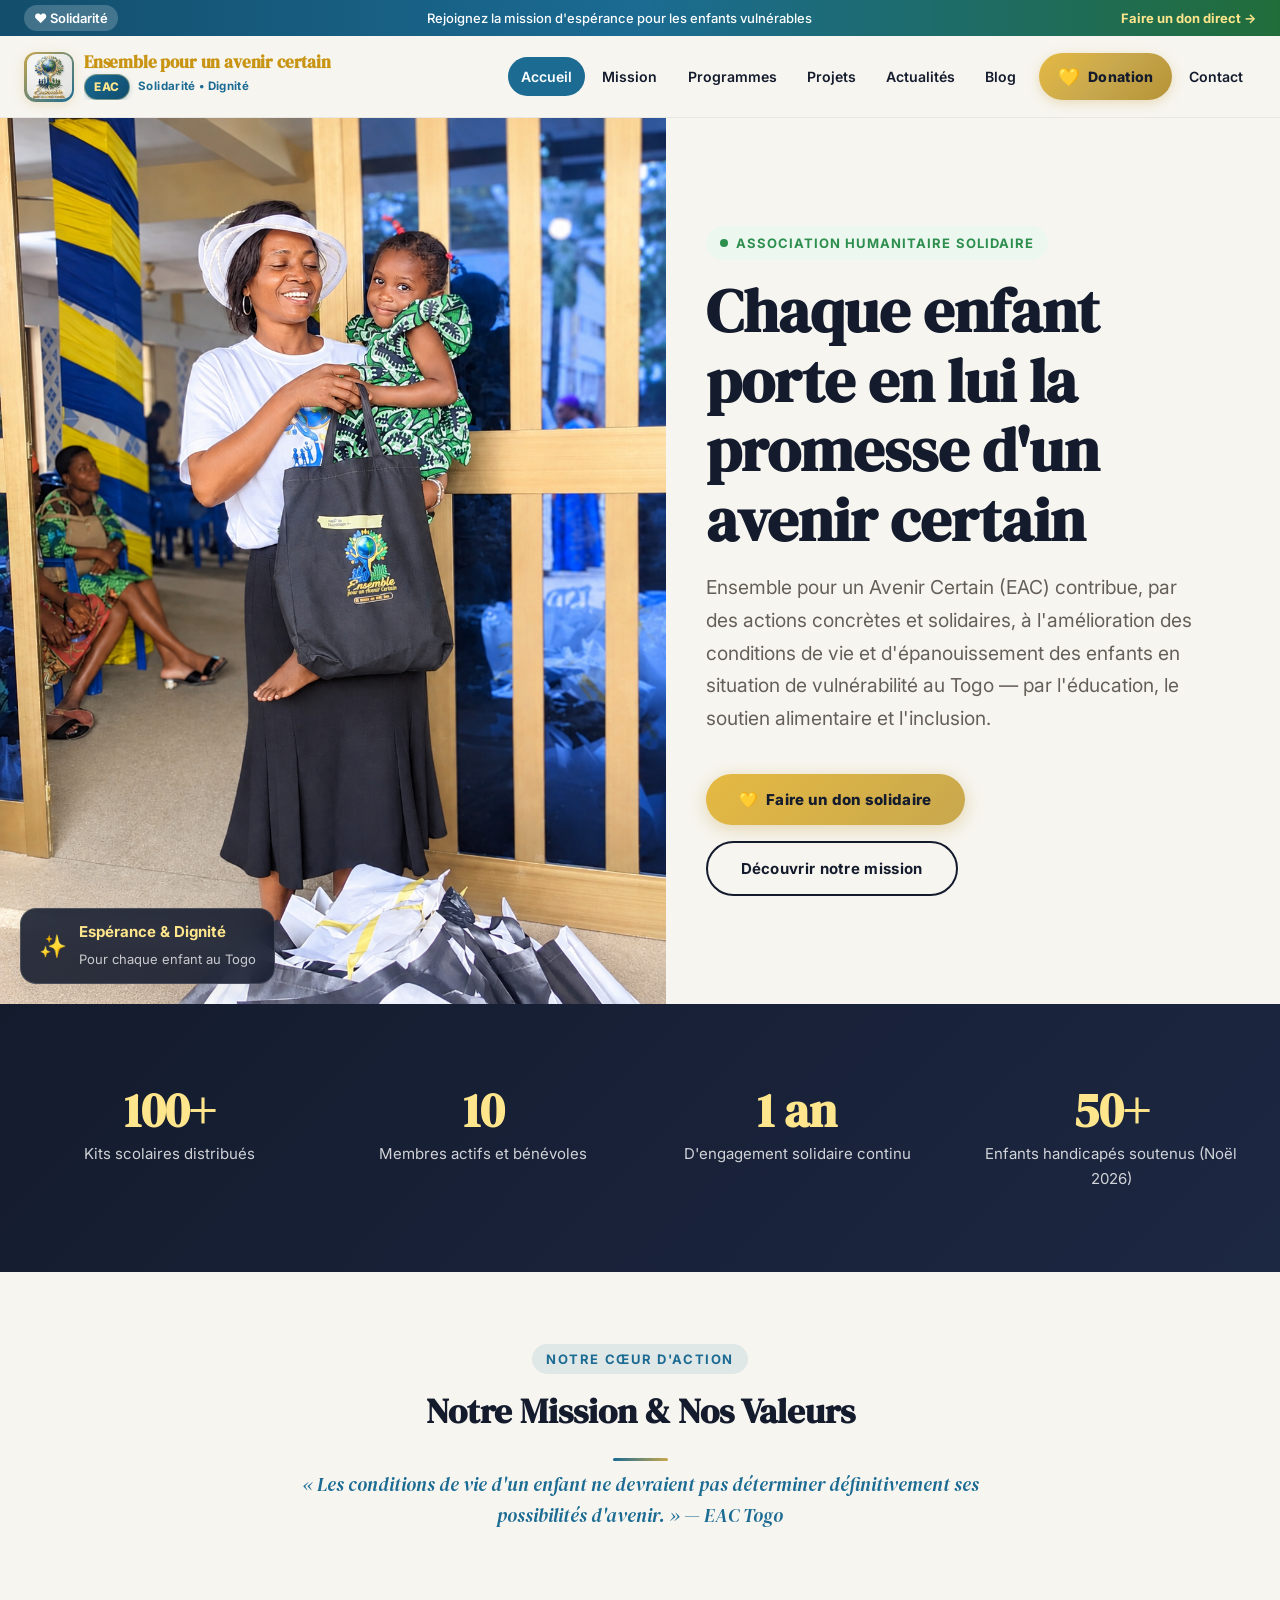
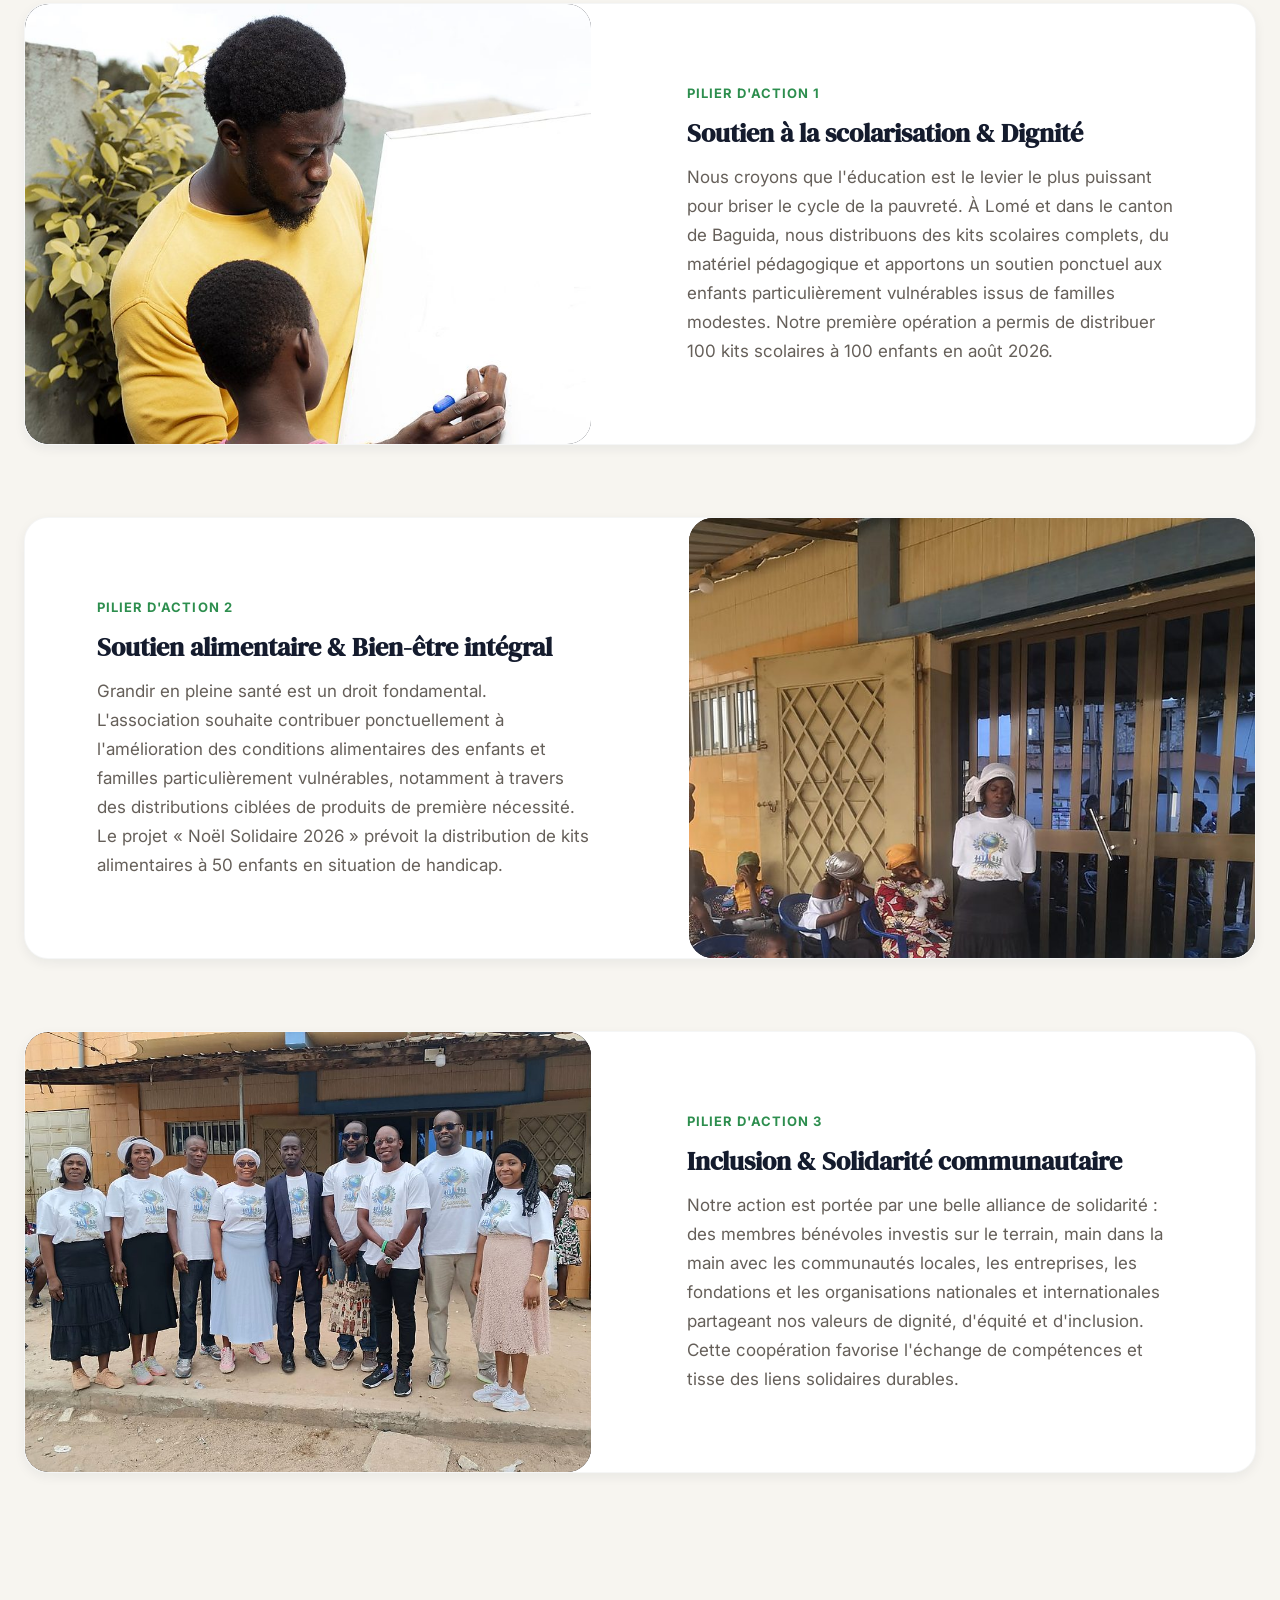
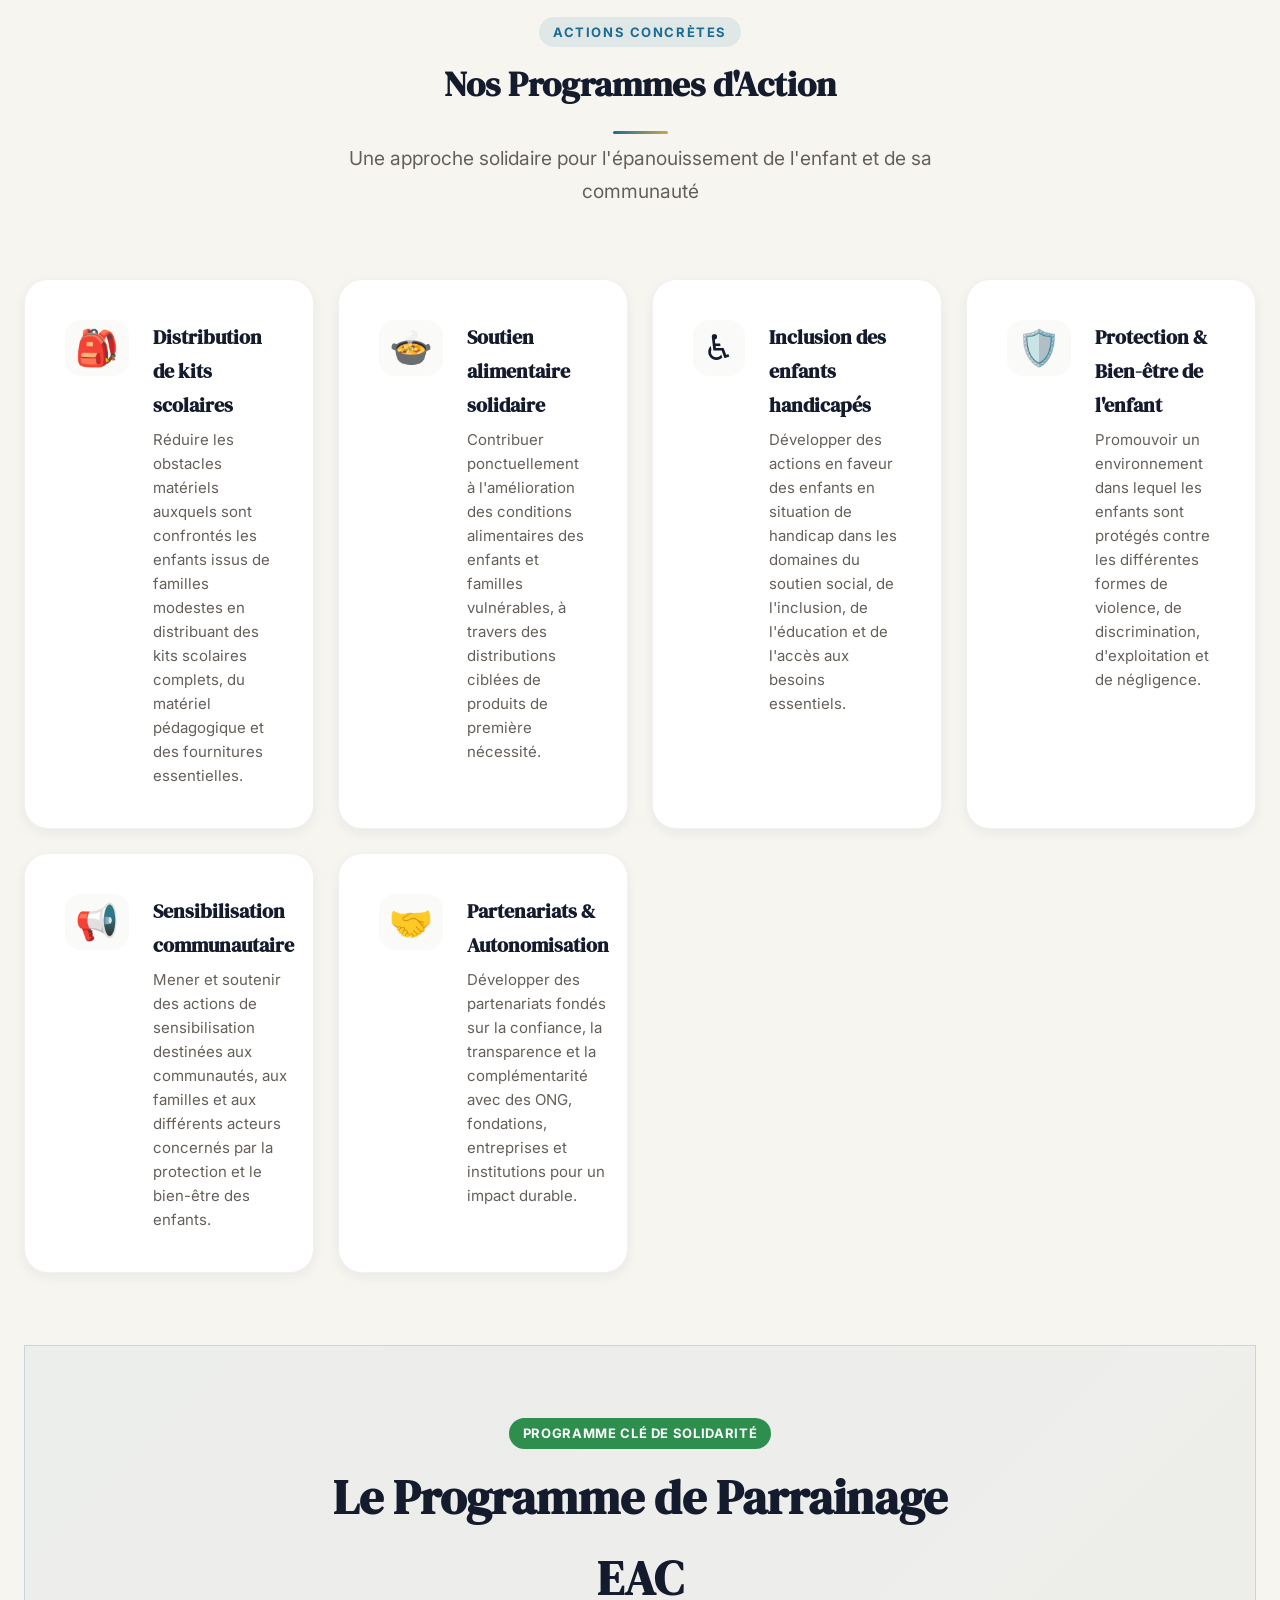
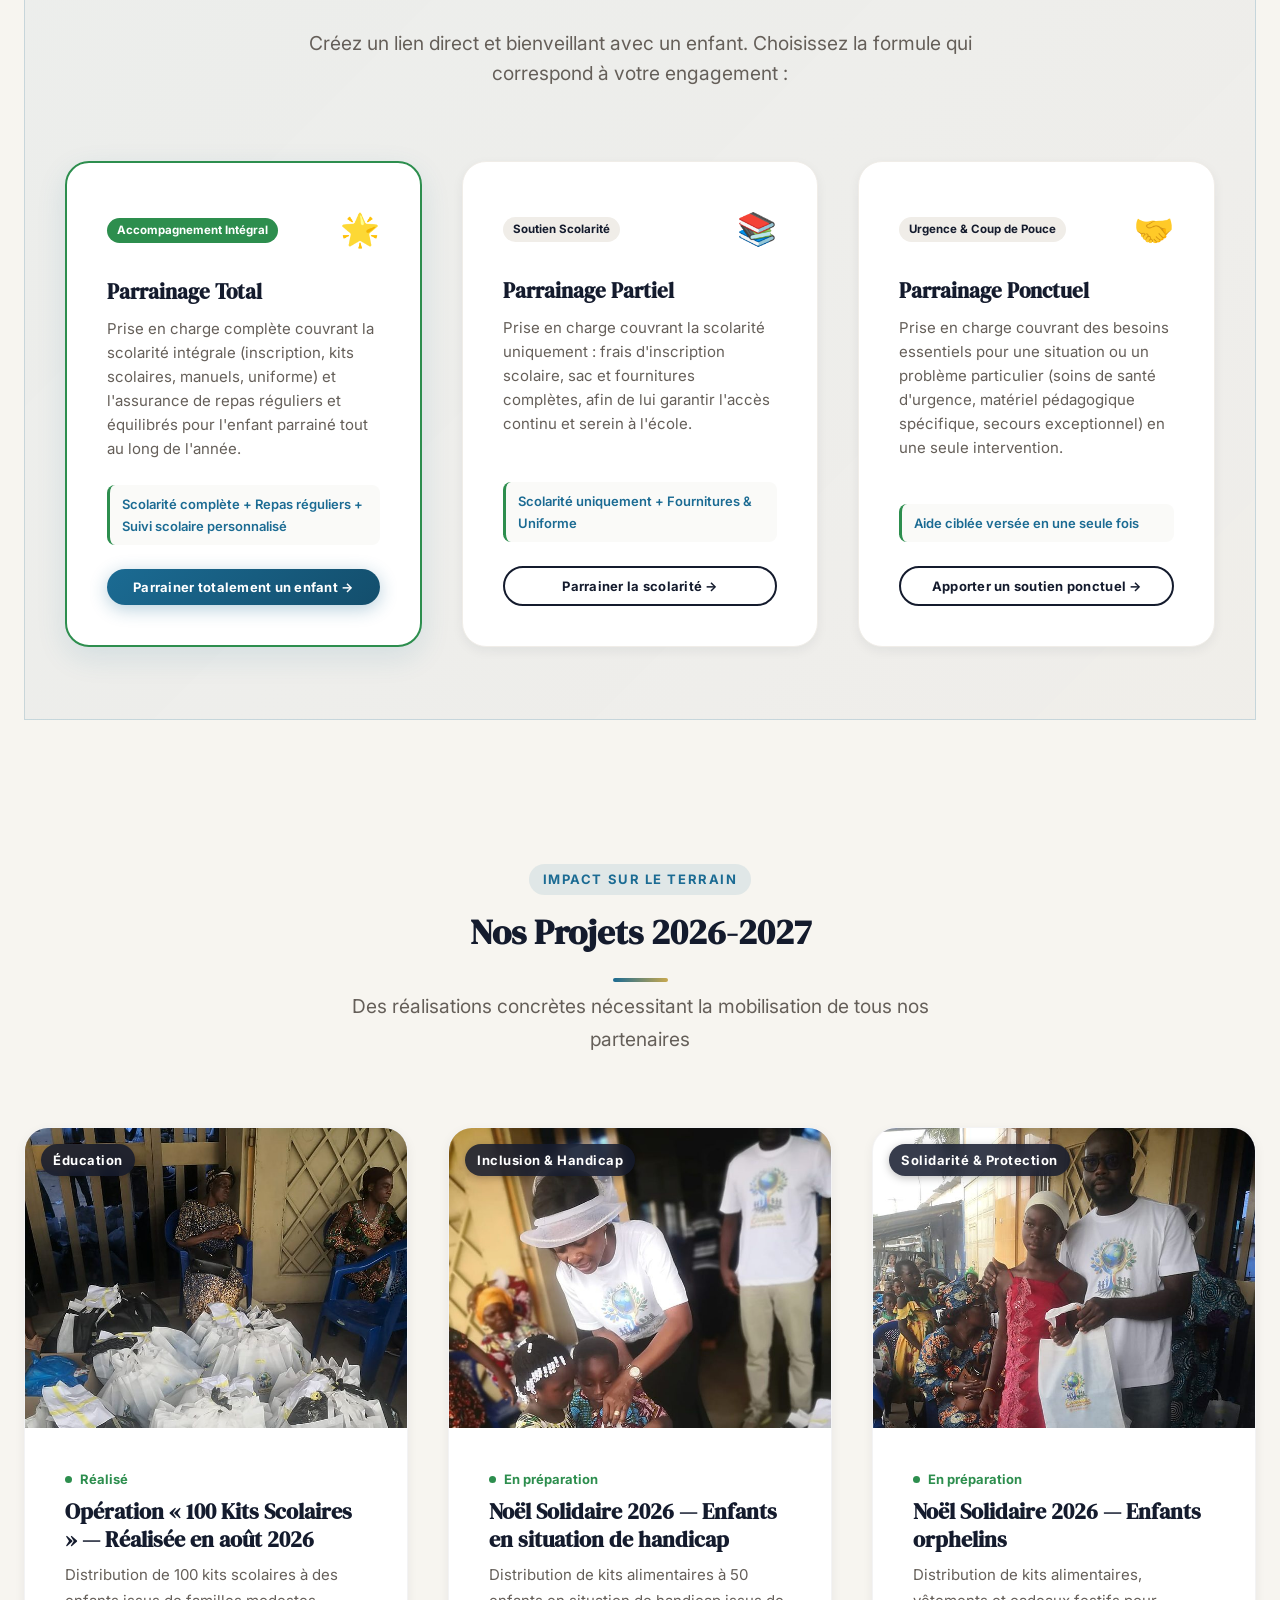
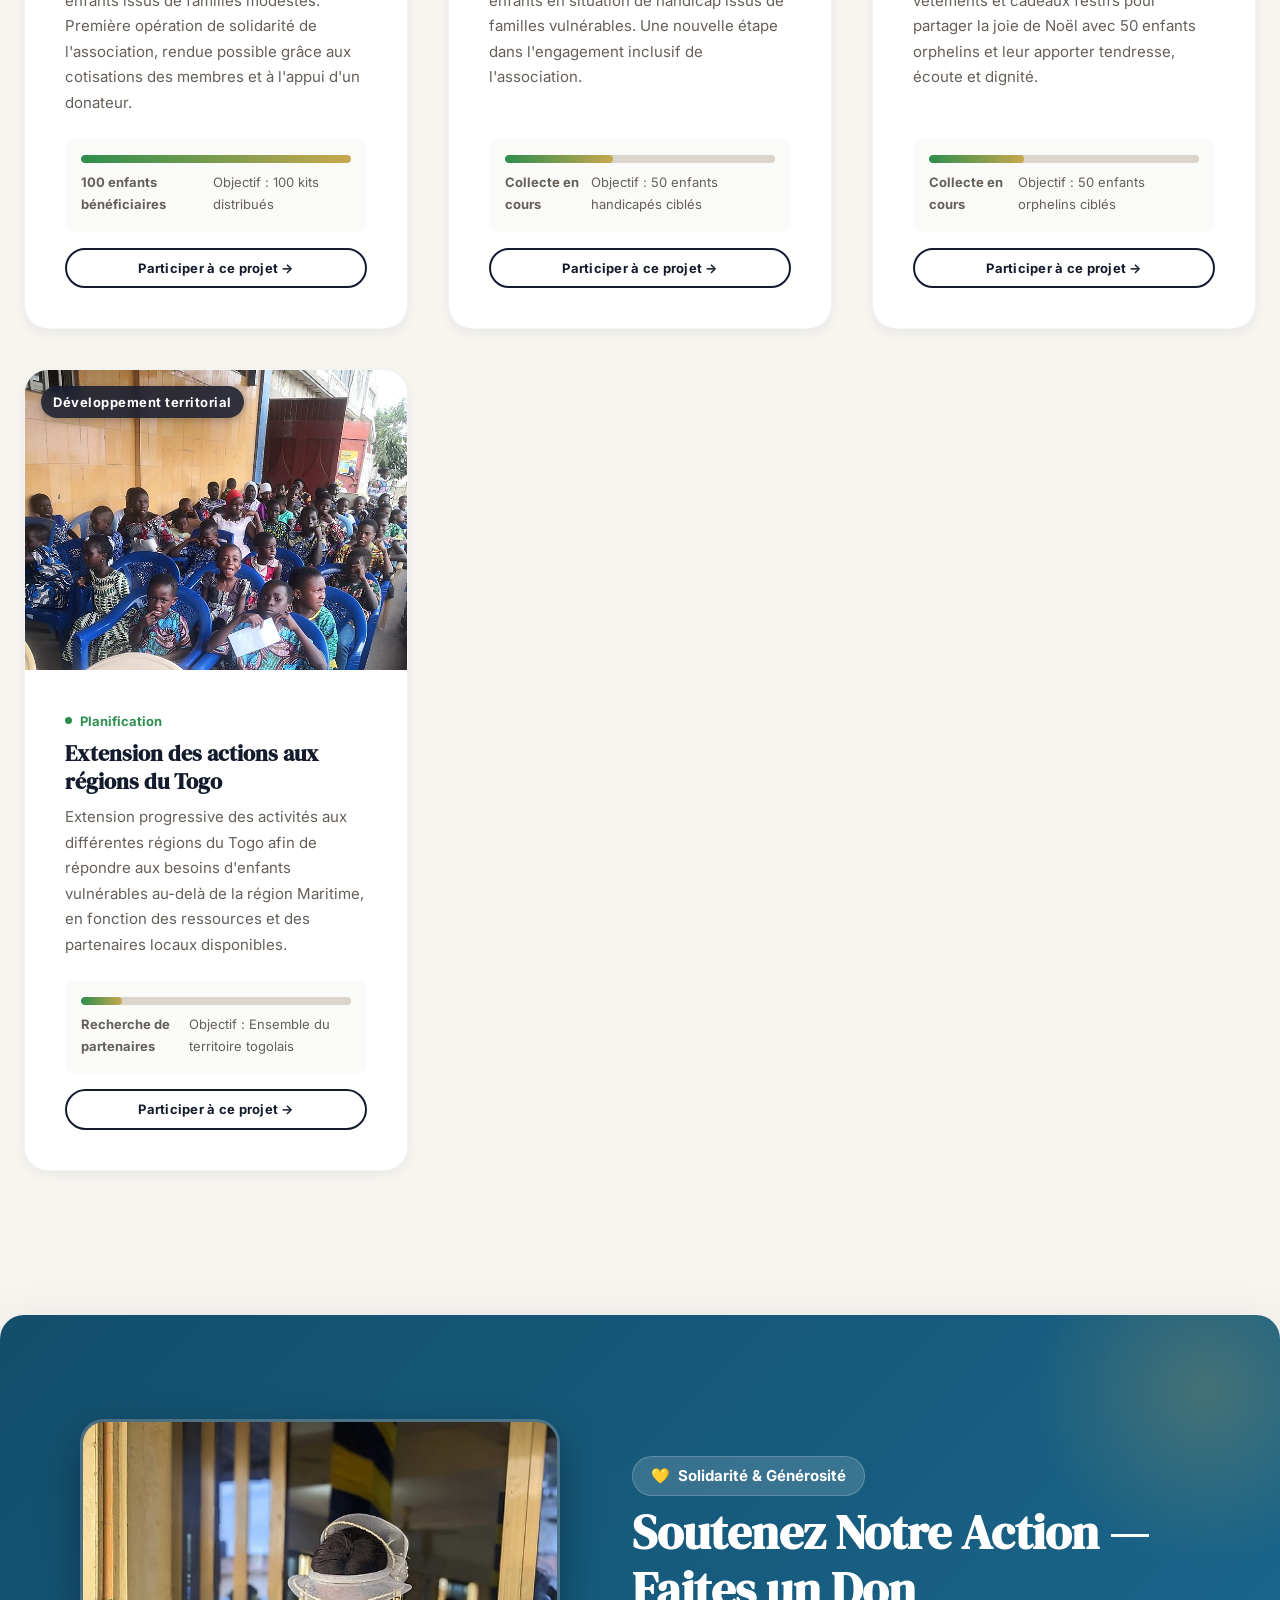
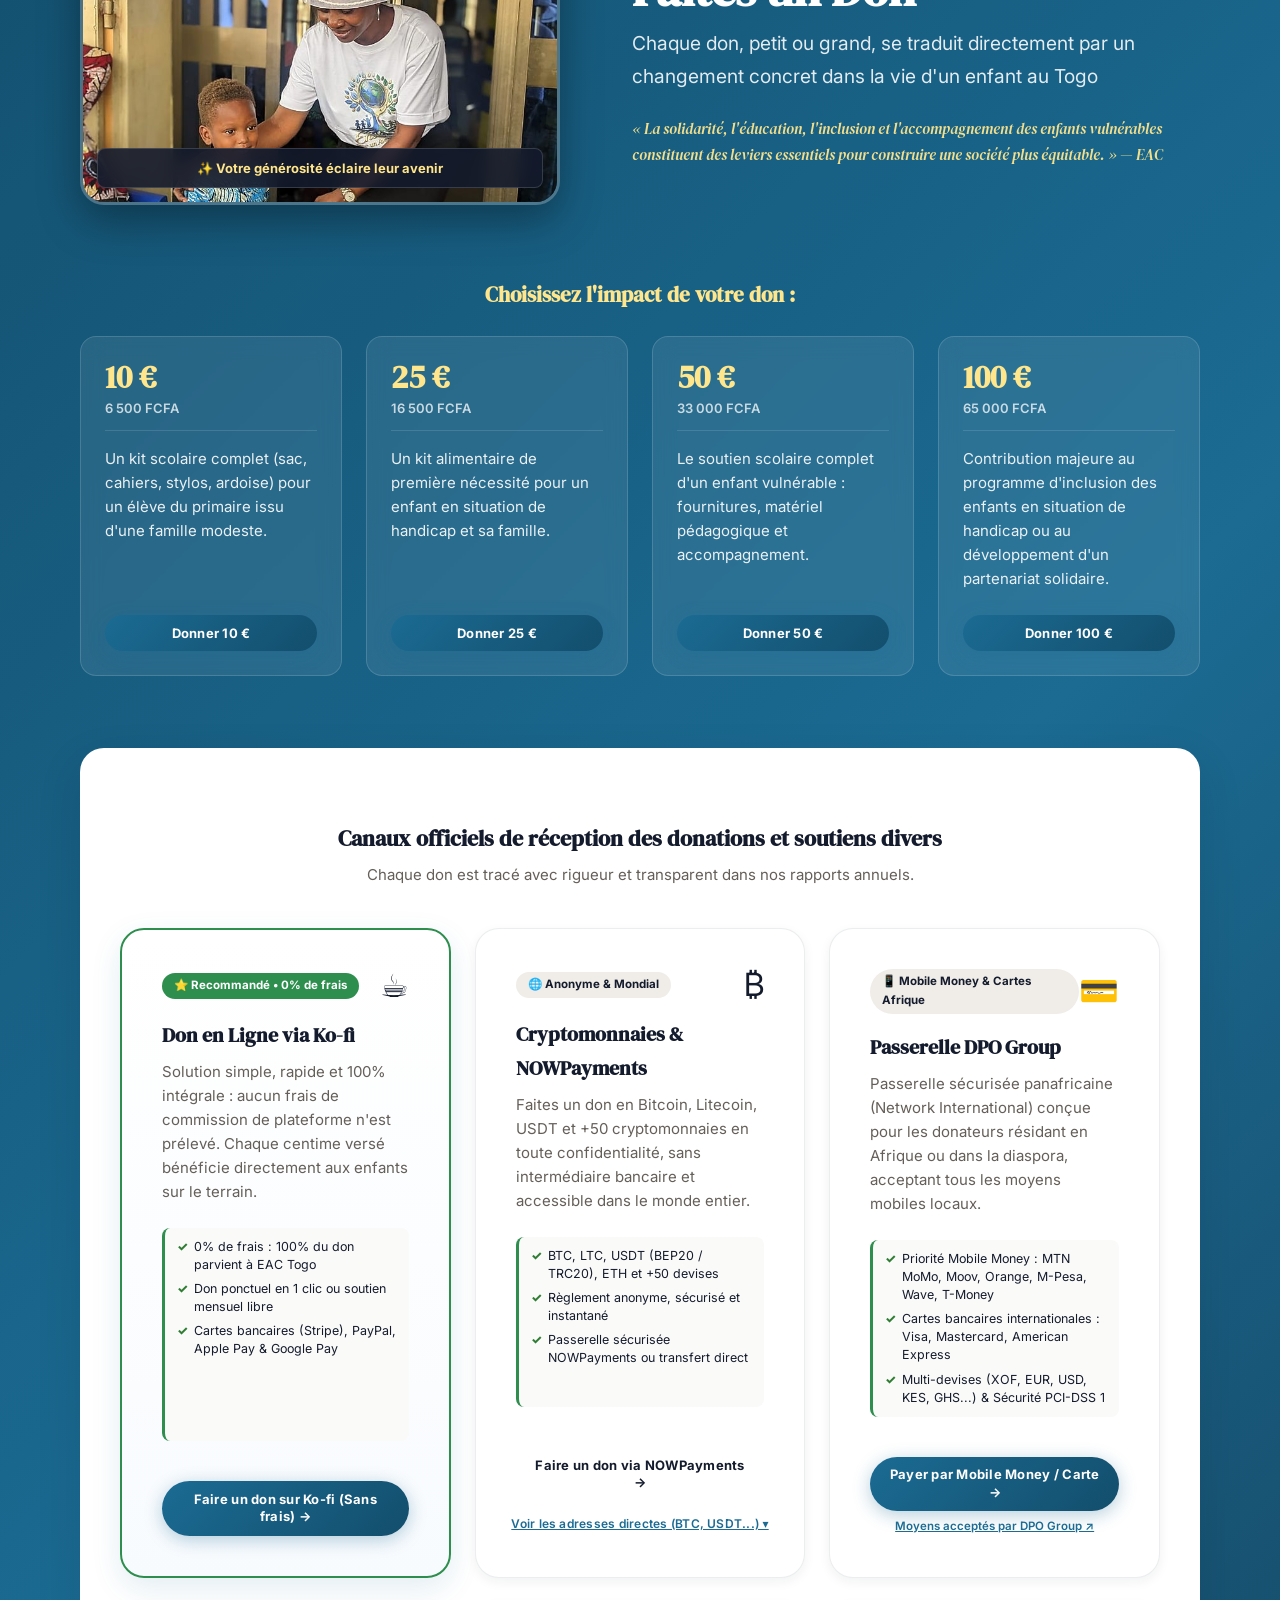
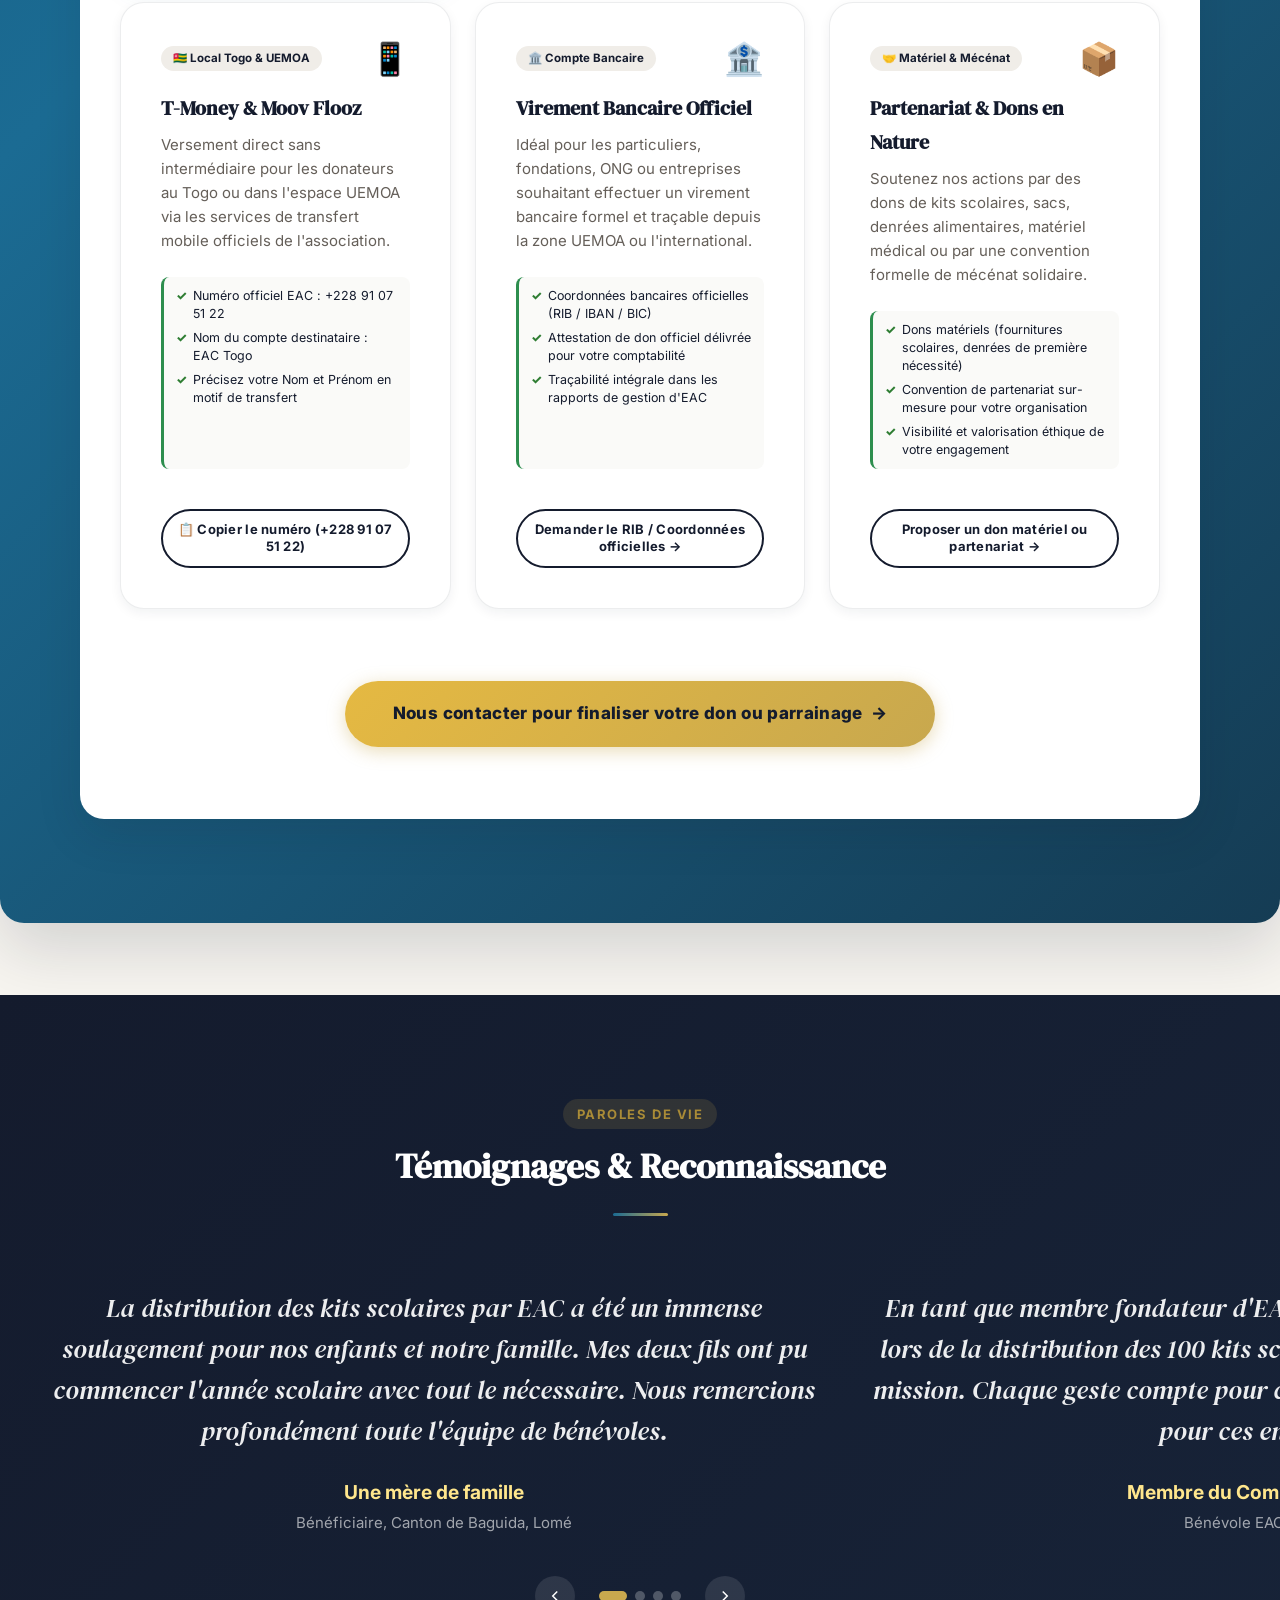
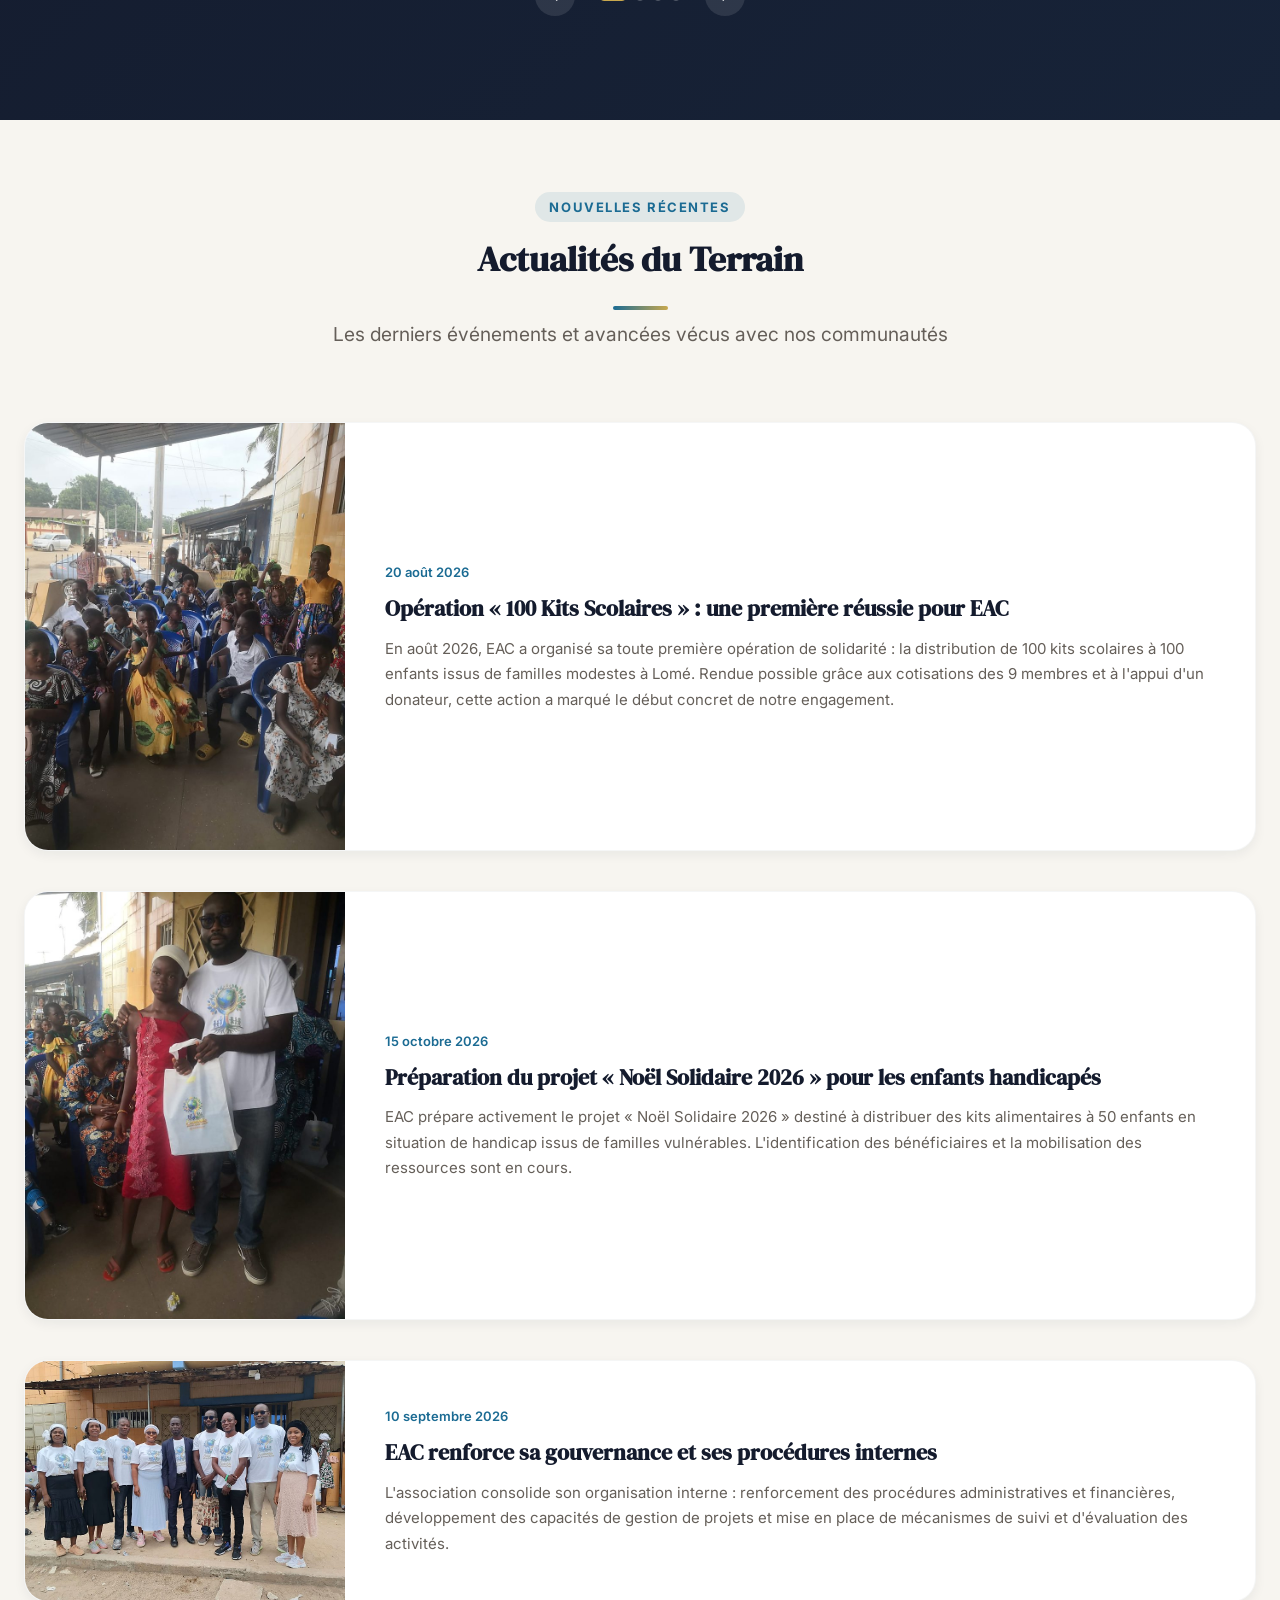
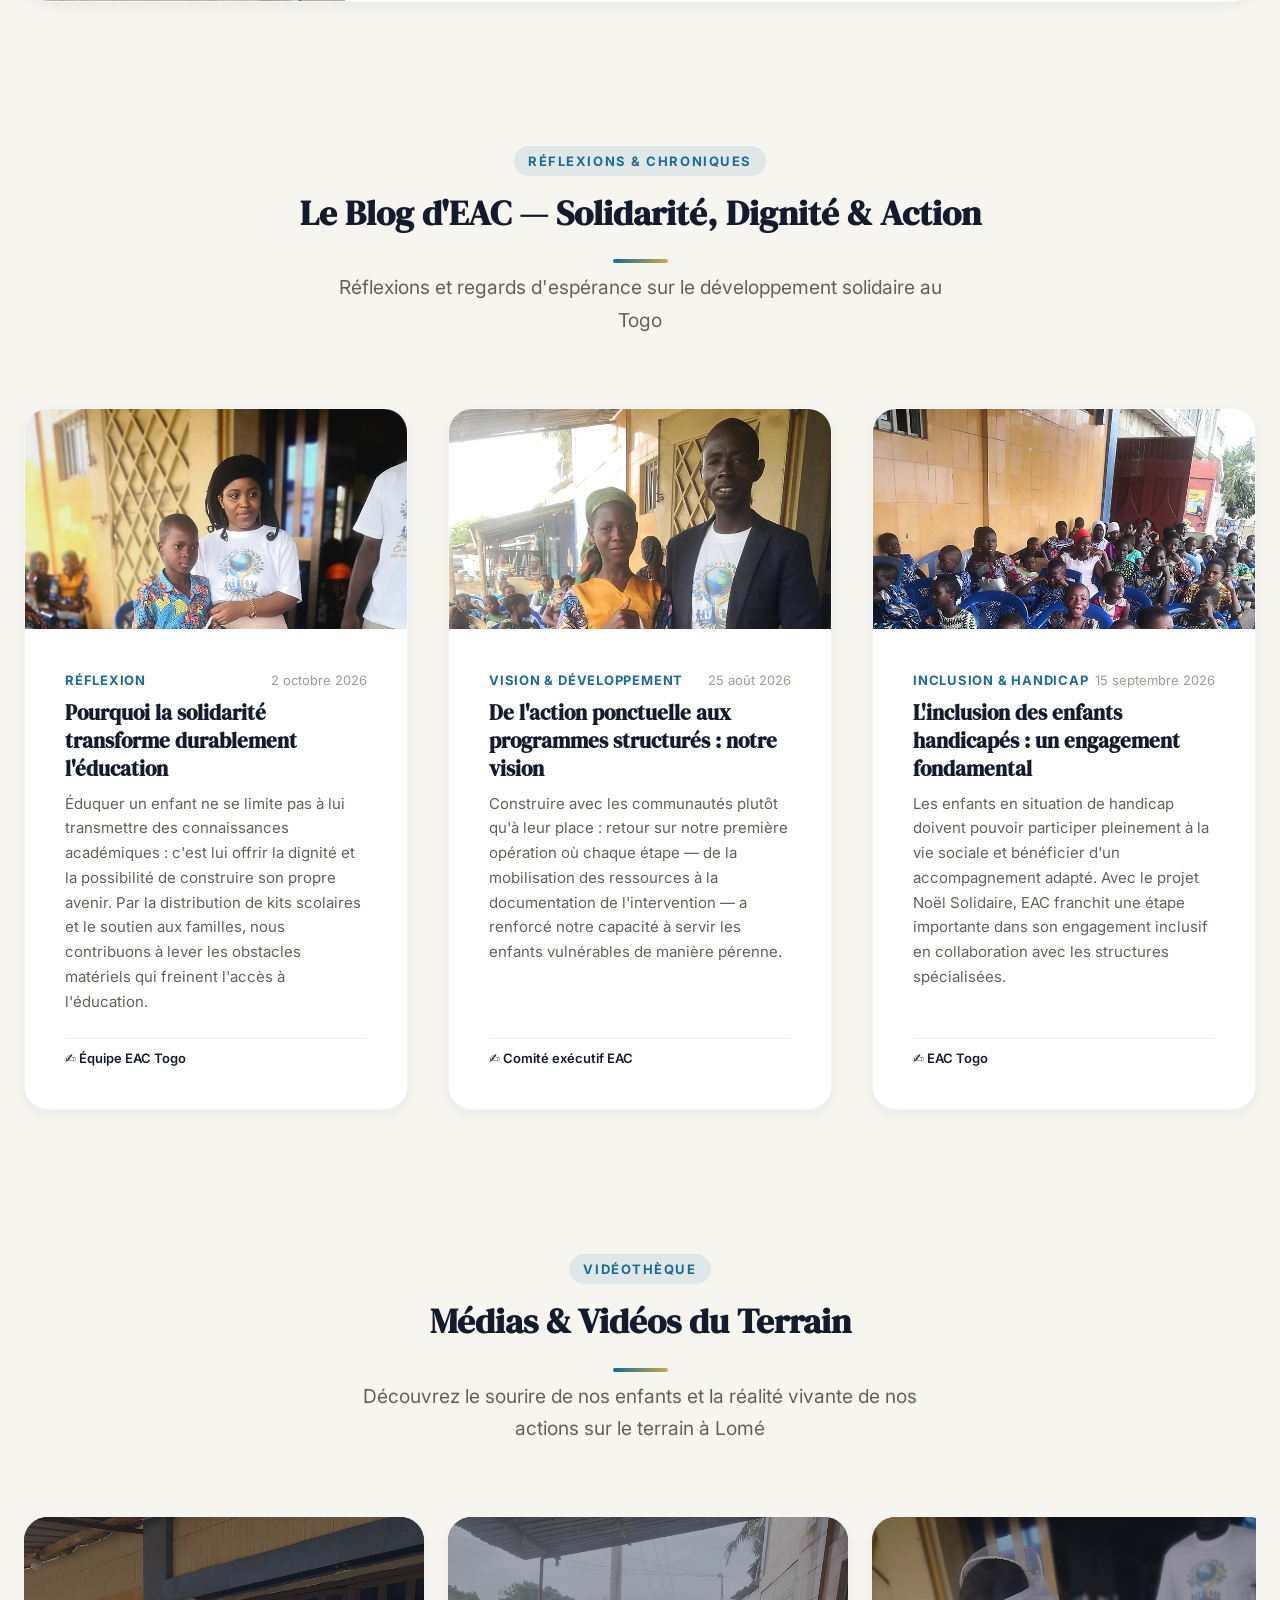
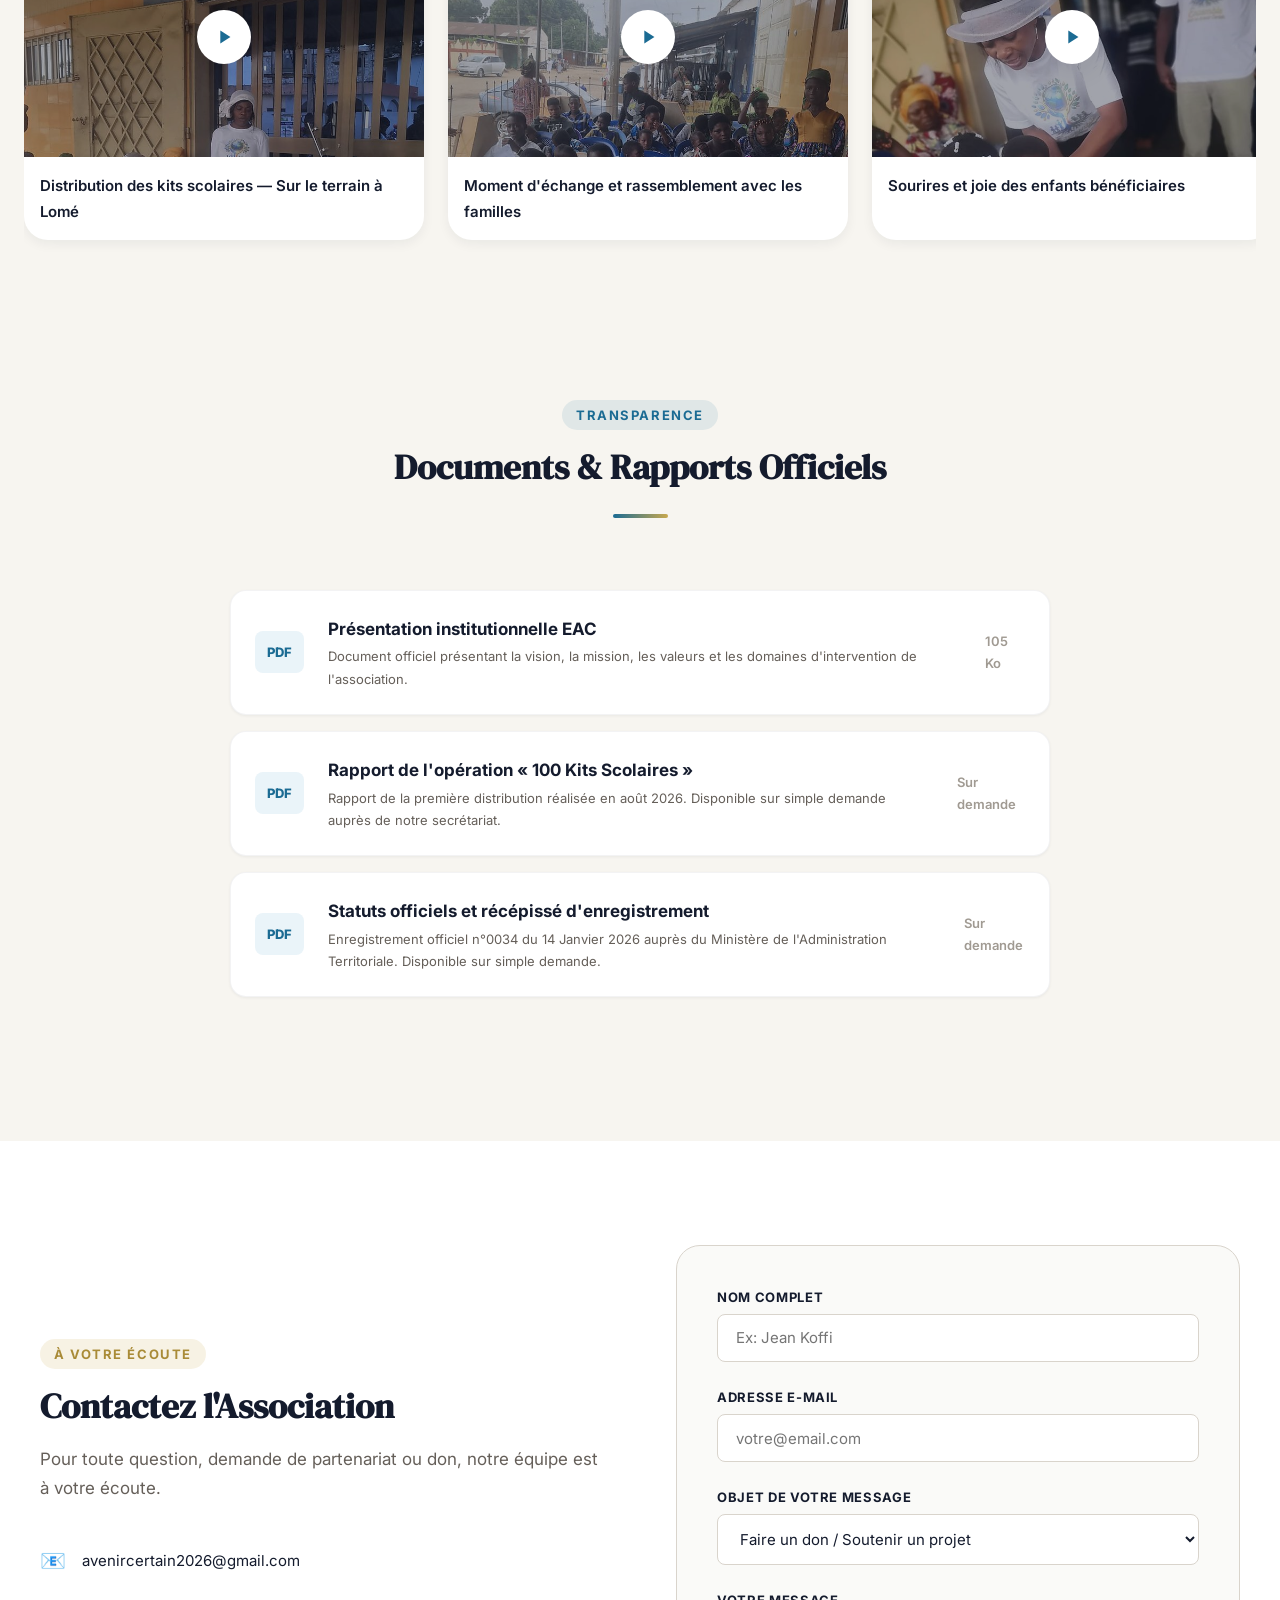
==== commit ef0ae8e2: "Add files via upload" ====
--- a/index.html
+++ b/index.html
@@ -3,7 +3,7 @@
 <head>
   <meta charset="UTF-8">
   <meta name="viewport" content="width=device-width, initial-scale=1.0">
-  <meta name="description" content="Ensemble pour un Avenir Certain (EAC) — Association à but non lucratif au Togo œuvrant pour l'épanouissement et l'avenir des enfants vulnérables par l'éducation, le soutien alimentaire et l'inclusion.">
+  <meta name="description" content="Ensemble pour un Avenir Certain (EAC) — Association à but non lucratif œuvrant pour l'épanouissement et l'avenir des enfants vulnérables par l'éducation, le soutien alimentaire et l'inclusion.">
   <meta name="theme-color" content="#1B6B93">
 
   <!-- Open Graph / Meta -->
@@ -11,7 +11,7 @@
   <meta property="og:description" content="Association humanitaire à but non lucratif au Togo œuvrant pour l'épanouissement et l'avenir des enfants vulnérables.">
   <meta property="og:type" content="website">
   <meta property="og:url" content="https://avenircertain-togo.github.io/">
-  <meta property="og:image" content="images/uploads/mere-enfant-sac-eac.jpg">
+  <meta property="og:image" content="images/uploads/image_corrigee.png">
   <meta property="og:locale" content="fr_FR">
 
   <link rel="canonical" href="https://avenircertain-togo.github.io/">
@@ -44,8 +44,11 @@
   }
   </script>
 
-  <!-- Favicon SVG inline -->
-  <link rel="icon" href="data:image/svg+xml,<svg xmlns='http://www.w3.org/2000/svg' viewBox='0 0 100 100'><text y='.9em' font-size='90'>🌍</text></svg>">
+  <!-- Favicon / Logo Onglet Navigateur EAC -->
+  <link rel="icon" type="image/x-icon" href="favicon.ico">
+  <link rel="icon" type="image/png" sizes="32x32" href="favicon-32x32.png">
+  <link rel="icon" type="image/png" sizes="16x16" href="favicon-16x16.png">
+  <link rel="apple-touch-icon" sizes="180x180" href="apple-touch-icon.png">
 
   <!-- Google Fonts: DM Serif Display + Inter — optimized loading -->
   <link rel="preconnect" href="https://fonts.googleapis.com">
@@ -67,8 +70,8 @@
   <!-- ===== TOP ANNOUNCEMENT BAR ===== -->
   <aside class="topbar">
     <div class="topbar__inner">
-      <span class="topbar__badge">❤️ Solidarité Togo</span>
-      <span class="topbar__text">Rejoignez la mission d'espérance pour les enfants vulnérables au Togo</span>
+      <span class="topbar__badge">❤️ Solidarité</span>
+      <span class="topbar__text">Rejoignez la mission d'espérance pour les enfants vulnérables</span>
       <a href="#donation" class="topbar__link">Faire un don direct &rarr;</a>
     </div>
   </aside>
@@ -81,8 +84,11 @@
           <img id="header-logo" src="assets/logo.jpg" alt="Logo EAC" width="64" height="64">
         </div>
         <div class="header__brand">
-          <span class="header__brand-full" id="header-name">Ensemble Pour un Avenir Certain</span>
-          <span class="header__brand-acronym"><span class="badge badge--gold">EAC</span> Togo</span>
+          <span class="header__brand-full" id="header-name">Ensemble pour un avenir certain</span>
+          <span class="header__brand-acronym">
+            <span class="badge badge--eac">EAC</span>
+            <span class="brand-tagline">Solidarité &bull; Dignité</span>
+          </span>
         </div>
       </a>
 
@@ -106,7 +112,7 @@
     <!-- ===== HERO (asymétrique moderne & valorisant) ===== -->
     <section class="hero" id="accueil">
       <div class="hero__image-wrap">
-        <img id="hero-img" src="images/uploads/mere-enfant-sac-eac.jpg" alt="Bénévole EAC remettant un kit scolaire à un enfant lors d'une distribution solidaire" class="hero__image" loading="eager" width="900" height="600">
+        <img id="hero-img" src="images/uploads/image_corrigee.png" alt="Bénévole EAC remettant un kit scolaire à un enfant lors d'une distribution solidaire" class="hero__image" loading="eager" width="900" height="600">
         <div class="hero__image-badge">
           <span class="hero__badge-icon">✨</span>
           <div class="hero__badge-text">
@@ -148,14 +154,19 @@
       </div>
     </section>
 
-    <!-- ===== PROGRAMMES (bento grid) ===== -->
+    <!-- ===== PROGRAMMES & PARRAINAGE ===== -->
     <section class="section programmes" id="programmes">
       <div class="section__header">
         <span class="section__eyebrow">Actions Concrètes</span>
         <h2 id="prog-title" class="section__title"></h2>
         <p id="prog-sub" class="section__subtitle"></p>
       </div>
-      <div id="prog-grid" class="bento">
+      <div id="prog-grid" class="programmes__grid">
+        <!-- Filled by JS -->
+      </div>
+
+      <!-- Section Spécifique de Parrainage -->
+      <div id="sponsorship-block" class="sponsorship">
         <!-- Filled by JS -->
       </div>
     </section>
@@ -200,7 +211,7 @@
         </div>
 
         <div class="donation__box">
-          <h3 class="donation__box-title">Canaux officiels de versement</h3>
+          <h3 class="donation__box-title">Canaux officiels de réception des donations et soutiens divers</h3>
           <p class="donation__box-desc">Chaque don est tracé avec rigueur et transparent dans nos rapports annuels.</p>
           <div id="don-methods" class="donation__methods">
             <!-- Filled by JS -->
@@ -333,7 +344,7 @@
           <img id="footer-logo" class="footer__logo" src="assets/logo.jpg" alt="Logo EAC" width="90" height="90">
         </div>
         <h3 class="footer__title">Ensemble pour un Avenir Certain (EAC)</h3>
-        <p class="footer__motto">Association à but non lucratif au Togo œuvrant pour l'épanouissement des enfants vulnérables</p>
+        <p class="footer__motto">Association à but non lucratif œuvrant pour l'épanouissement des enfants vulnérables</p>
       </div>
 
       <p id="footer-verse" class="footer__verse"></p>
--- a/style.css
+++ b/style.css
@@ -495,7 +495,7 @@
 .hero__image {
   width: 100%; height: 100%;
   object-fit: cover;
-  object-position: center 25%;
+  object-position: center top;
 }
 .hero__image-badge {
   position: absolute; bottom: 20px; left: 20px;
@@ -623,6 +623,7 @@
 .mission__block-img img {
   width: 100%; height: 100%;
   object-fit: cover;
+  object-position: center top;
   transition: transform 0.6s ease;
 }
 .mission__block:hover .mission__block-img img {
@@ -713,38 +714,57 @@
 }
 .project-card__media {
   position: relative;
-  height: 240px;
+  height: 300px;
   overflow: hidden;
+  background: var(--c-gray-100);
 }
 .project-card__img {
-  width: 100%; height: 100%;
+  width: 100%;
+  height: 100%;
   object-fit: cover;
+  object-position: center top;
+  display: block;
   transition: transform 0.5s ease;
 }
-.project-card:hover .project-card__img { transform: scale(1.05); }
+.project-card:hover .project-card__img {
+  transform: scale(1.05);
+}
 .project-card__tag {
-  position: absolute; top: 16px; left: 16px;
-  background: rgba(20,27,45,.85);
+  position: absolute;
+  top: 16px;
+  left: 16px;
+  background: rgba(20, 27, 45, 0.85);
   color: var(--c-white);
   font-size: var(--fs-xs);
   font-weight: 700;
-  padding: 4px 12px;
+  padding: 5px 12px;
   border-radius: var(--radius-full);
   letter-spacing: .04em;
+  z-index: 3;
+  backdrop-filter: blur(6px);
+  -webkit-backdrop-filter: blur(6px);
+  box-shadow: 0 2px 8px rgba(0, 0, 0, 0.25);
+  pointer-events: none;
 }
 .project-card__body {
   padding: var(--space-lg);
-  display: flex; flex-direction: column; flex-grow: 1;
+  display: flex;
+  flex-direction: column;
+  flex-grow: 1;
 }
 .project-card__status {
-  display: flex; align-items: center; gap: 8px;
+  display: flex;
+  align-items: center;
+  gap: 8px;
   font-size: var(--fs-xs);
   font-weight: 700;
   color: var(--c-secondary);
   margin-bottom: var(--space-xs);
 }
 .status-dot {
-  width: 7px; height: 7px; border-radius: 50%;
+  width: 7px;
+  height: 7px;
+  border-radius: 50%;
   background: var(--c-secondary);
 }
 .project-card__title {
@@ -828,8 +848,9 @@
 }
 .donation__hero-img {
   width: 100%;
-  height: 320px;
+  height: 380px;
   object-fit: cover;
+  object-position: center top;
   display: block;
   transition: transform 0.6s ease;
 }
@@ -1019,6 +1040,7 @@
 .blog-card__img {
   width: 100%; height: 100%;
   object-fit: cover;
+  object-position: center top;
   transition: transform 0.5s ease;
 }
 .blog-card:hover .blog-card__img { transform: scale(1.04); }
@@ -1081,8 +1103,9 @@
   box-shadow: var(--shadow-md);
 }
 .article-card__img {
-  width: 100%; height: 220px;
+  width: 100%; height: 260px;
   object-fit: cover;
+  object-position: center top;
 }
 .article-card__body {
   padding: var(--space-lg);
@@ -1202,11 +1225,11 @@
 }
 .media-card__video {
   position: relative;
-  width: 100%; height: 220px;
+  width: 100%; height: 240px;
   background: var(--c-dark);
 }
 .media-card__video img {
-  width: 100%; height: 100%; object-fit: cover;
+  width: 100%; height: 100%; object-fit: cover; object-position: center top;
 }
 .media-card__play {
   position: absolute; inset: 0;
@@ -1494,7 +1517,8 @@
     width: 52%;
     height: auto;
     min-height: calc(88vh - var(--header-h) - var(--topbar-h));
-    clip-path: polygon(0 0, 94% 0, 100% 100%, 0% 100%);
+    border-radius: var(--radius-xl);
+    overflow: hidden;
   }
   .hero__content {
     width: 48%;
@@ -1511,7 +1535,7 @@
     align-items: center;
   }
   .mission__block:nth-child(even) { flex-direction: row-reverse; }
-  .mission__block-img { flex: 0 0 46%; height: 380px; }
+  .mission__block-img { flex: 0 0 46%; height: 430px; }
   .mission__block-text { flex: 1; padding: var(--space-xl); }
 
   /* Bento 3 colonnes */
@@ -1721,7 +1745,7 @@
     clip-path: none;
   }
   .hero__image {
-    object-position: center 25%;
+    object-position: center top;
   }
   .hero__content {
     width: 100%;
@@ -1849,3 +1873,729 @@
     display: none;
   }
 }
+
+/* ============================================================
+   PROGRAMMES ORGANISÉS & PARRAINAGE
+   ============================================================ */
+.programmes__grid {
+  display: grid;
+  grid-template-columns: repeat(auto-fit, minmax(290px, 1fr));
+  gap: var(--space-md);
+  margin-bottom: var(--space-xl);
+}
+.program-card {
+  background: var(--c-white);
+  padding: var(--space-lg);
+  border-radius: var(--radius-lg);
+  box-shadow: var(--shadow-sm);
+  border: 1px solid rgba(20,27,45,.06);
+  transition: transform var(--transition), box-shadow var(--transition);
+  display: flex;
+  gap: var(--space-md);
+  align-items: flex-start;
+}
+.program-card:hover {
+  transform: translateY(-4px);
+  box-shadow: var(--shadow-md);
+  border-color: rgba(27,107,147,.2);
+}
+.program-card__icon {
+  font-size: 2.2rem;
+  line-height: 1;
+  flex-shrink: 0;
+  background: var(--c-gray-50);
+  padding: 10px;
+  border-radius: var(--radius-md);
+}
+.program-card__body h3 {
+  font-family: var(--ff-heading);
+  font-size: 1.25rem;
+  color: var(--c-dark);
+  margin-bottom: 6px;
+}
+.program-card__body p {
+  color: var(--c-gray-600);
+  font-size: var(--fs-sm);
+  line-height: 1.6;
+}
+
+/* Section Spécifique de Parrainage */
+.sponsorship {
+  background: linear-gradient(135deg, rgba(27,107,147,.05) 0%, rgba(20,27,45,.03) 100%);
+  border: 1px solid rgba(27,107,147,.18);
+  border-radius: var(--radius-xl);
+  padding: var(--space-xl) var(--space-lg);
+  margin-top: var(--space-xl);
+}
+.sponsorship__header {
+  text-align: center;
+  max-width: 680px;
+  margin: 0 auto var(--space-xl);
+}
+.sponsorship__badge {
+  display: inline-block;
+  background: var(--c-secondary);
+  color: var(--c-white);
+  font-size: var(--fs-xs);
+  font-weight: 700;
+  padding: 4px 14px;
+  border-radius: var(--radius-full);
+  margin-bottom: var(--space-xs);
+  letter-spacing: .05em;
+  text-transform: uppercase;
+}
+.sponsorship__title {
+  font-family: var(--ff-heading);
+  font-size: var(--fs-2xl);
+  color: var(--c-dark);
+  margin-bottom: var(--space-xs);
+}
+.sponsorship__subtitle {
+  color: var(--c-gray-600);
+  font-size: var(--fs-md);
+  line-height: 1.6;
+}
+.sponsorship__grid {
+  display: grid;
+  grid-template-columns: repeat(auto-fit, minmax(280px, 1fr));
+  gap: var(--space-lg);
+}
+.sponsorship-card {
+  background: var(--c-white);
+  border-radius: var(--radius-lg);
+  padding: var(--space-lg);
+  box-shadow: var(--shadow-sm);
+  border: 1px solid var(--c-gray-100);
+  display: flex;
+  flex-direction: column;
+  position: relative;
+  transition: transform var(--transition), box-shadow var(--transition);
+}
+.sponsorship-card:hover {
+  transform: translateY(-5px);
+  box-shadow: var(--shadow-lg);
+}
+.sponsorship-card--featured {
+  border: 2px solid var(--c-secondary);
+  box-shadow: 0 10px 30px rgba(27,107,147,.12);
+}
+.sponsorship-card__top {
+  display: flex;
+  justify-content: space-between;
+  align-items: center;
+  margin-bottom: var(--space-sm);
+}
+.sponsorship-card__tag {
+  font-size: 0.72rem;
+  font-weight: 700;
+  padding: 3px 10px;
+  border-radius: var(--radius-full);
+  background: var(--c-gray-100);
+  color: var(--c-dark);
+}
+.sponsorship-card--featured .sponsorship-card__tag {
+  background: var(--c-secondary);
+  color: var(--c-white);
+}
+.sponsorship-card__icon {
+  font-size: 2rem;
+}
+.sponsorship-card__title {
+  font-family: var(--ff-heading);
+  font-size: 1.3rem;
+  color: var(--c-dark);
+  margin-bottom: var(--space-xs);
+}
+.sponsorship-card__desc {
+  font-size: var(--fs-sm);
+  color: var(--c-gray-600);
+  line-height: 1.6;
+  margin-bottom: var(--space-md);
+  flex-grow: 1;
+}
+.sponsorship-card__details {
+  background: var(--c-gray-50);
+  padding: 8px 12px;
+  border-radius: var(--radius-sm);
+  font-size: var(--fs-xs);
+  font-weight: 600;
+  color: var(--c-primary);
+  margin-bottom: var(--space-md);
+  border-left: 3px solid var(--c-secondary);
+}
+.sponsorship-card__btn {
+  margin-top: auto;
+}
+
+/* ============================================================
+   CANAUX OFFICIELS DE RÉCEPTION DES DONATIONS (ENHANCED)
+   ============================================================ */
+.donation-method {
+  display: flex;
+  flex-direction: column;
+  background: var(--c-white);
+  padding: var(--space-lg);
+  border-radius: var(--radius-lg);
+  border: 1px solid var(--c-gray-100);
+  box-shadow: var(--shadow-sm);
+  transition: transform var(--transition), box-shadow var(--transition);
+}
+.donation-method:hover {
+  transform: translateY(-2px);
+  box-shadow: var(--shadow-md);
+}
+.donation-method__top {
+  display: flex;
+  gap: var(--space-md);
+  align-items: flex-start;
+  margin-bottom: var(--space-sm);
+}
+.donation-method__icon {
+  font-size: 2.2rem;
+  line-height: 1;
+  flex-shrink: 0;
+  background: var(--c-gray-50);
+  padding: 10px;
+  border-radius: var(--radius-md);
+}
+.donation-method__header {
+  flex-grow: 1;
+}
+.donation-method__title-row {
+  display: flex;
+  flex-wrap: wrap;
+  align-items: center;
+  gap: 8px;
+  margin-bottom: 4px;
+}
+.donation-method__title-row strong {
+  font-size: var(--fs-md);
+  color: var(--c-dark);
+}
+.donation-method__badge {
+  font-size: 0.7rem;
+  font-weight: 700;
+  padding: 2px 10px;
+  border-radius: var(--radius-full);
+  background: rgba(27,107,147,.1);
+  color: var(--c-primary);
+}
+.donation-method__details {
+  font-size: var(--fs-sm);
+  color: var(--c-gray-600);
+  line-height: 1.5;
+  margin-bottom: 4px;
+}
+.donation-method__subdetails {
+  font-size: var(--fs-xs);
+  color: var(--c-gray-600);
+  font-weight: 500;
+}
+.donation-method__bottom {
+  margin-top: var(--space-sm);
+  padding-top: var(--space-sm);
+  border-top: 1px solid var(--c-gray-100);
+}
+
+/* Ko-fi */
+.donation-method--kofi {
+  border-left: 4px solid #FF5E5B;
+  background: linear-gradient(180deg, #FFFFFF 0%, #FFF9F9 100%);
+}
+.donation-method--kofi .donation-method__badge {
+  background: rgba(255, 94, 91, 0.12);
+  color: #D93835;
+}
+.kofi-box {
+  display: flex;
+  align-items: center;
+  gap: var(--space-sm);
+}
+
+/* Crypto */
+.donation-method--crypto {
+  border-left: 4px solid #F7931A;
+  background: linear-gradient(180deg, #FFFFFF 0%, #FFFDF8 100%);
+  grid-column: 1 / -1;
+}
+.donation-method--crypto .donation-method__badge {
+  background: rgba(247, 147, 26, 0.12);
+  color: #B56500;
+}
+.crypto-wallets {
+  margin-top: var(--space-sm);
+  background: var(--c-gray-50);
+  border: 1px solid var(--c-gray-100);
+  border-radius: var(--radius-md);
+  padding: var(--space-md);
+}
+.crypto-wallets__header {
+  display: flex;
+  justify-content: space-between;
+  align-items: center;
+  flex-wrap: wrap;
+  gap: 8px;
+  margin-bottom: var(--space-sm);
+}
+.crypto-wallets__title {
+  font-size: var(--fs-xs);
+  font-weight: 700;
+  text-transform: uppercase;
+  letter-spacing: .04em;
+  color: var(--c-gray-600);
+}
+.btn-toggle-wallets {
+  background: none;
+  border: none;
+  font-size: var(--fs-xs);
+  font-weight: 600;
+  color: var(--c-primary);
+  cursor: pointer;
+  text-decoration: underline;
+  padding: 0;
+}
+.btn-toggle-wallets:hover {
+  color: var(--c-secondary);
+}
+.crypto-wallets__list {
+  display: grid;
+  grid-template-columns: repeat(auto-fit, minmax(280px, 1fr));
+  gap: var(--space-sm);
+  transition: all var(--transition);
+}
+.crypto-wallets__list.is-hidden {
+  display: none;
+}
+.crypto-wallet-item {
+  background: var(--c-white);
+  border: 1px solid var(--c-gray-100);
+  border-radius: var(--radius-sm);
+  padding: 8px 12px;
+  display: flex;
+  flex-direction: column;
+  gap: 4px;
+}
+.crypto-wallet-item__info {
+  display: flex;
+  justify-content: space-between;
+  align-items: center;
+  font-size: var(--fs-xs);
+}
+.crypto-wallet-item__info strong {
+  color: var(--c-dark);
+}
+.crypto-network {
+  color: var(--c-gray-600);
+  font-size: 0.72rem;
+  background: var(--c-gray-100);
+  padding: 1px 6px;
+  border-radius: var(--radius-xs);
+}
+.crypto-wallet-item__addr-wrap {
+  display: flex;
+  align-items: center;
+  justify-content: space-between;
+  gap: 8px;
+  background: var(--c-gray-50);
+  padding: 4px 8px;
+  border-radius: var(--radius-xs);
+  border: 1px dashed var(--c-gray-200);
+}
+.crypto-address {
+  font-family: monospace;
+  font-size: 0.75rem;
+  color: var(--c-dark);
+  word-break: break-all;
+}
+.btn-copy-address {
+  background: var(--c-primary);
+  color: var(--c-white);
+  border: none;
+  font-size: 0.72rem;
+  font-weight: 600;
+  padding: 3px 8px;
+  border-radius: var(--radius-xs);
+  cursor: pointer;
+  flex-shrink: 0;
+  transition: background var(--transition);
+}
+.btn-copy-address:hover {
+  background: var(--c-secondary);
+}
+.btn-copy-address.is-copied {
+  background: #2E7D32;
+}
+
+/* NOWPayments Box */
+.nowpayments-box {
+  margin-top: var(--space-md);
+  padding: var(--space-md);
+  background: linear-gradient(135deg, rgba(27,107,147,.05) 0%, rgba(20,27,45,.03) 100%);
+  border: 1px solid rgba(27,107,147,.15);
+  border-radius: var(--radius-md);
+  display: flex;
+  flex-wrap: wrap;
+  align-items: center;
+  justify-content: space-between;
+  gap: var(--space-md);
+}
+.nowpayments-badge {
+  font-size: 0.72rem;
+  font-weight: 700;
+  text-transform: uppercase;
+  letter-spacing: .05em;
+  color: var(--c-primary);
+  background: rgba(27,107,147,.1);
+  padding: 2px 8px;
+  border-radius: var(--radius-full);
+  display: inline-block;
+  margin-bottom: 4px;
+}
+.nowpayments-desc {
+  font-size: var(--fs-xs);
+  color: var(--c-gray-600);
+  line-height: 1.4;
+  margin: 0;
+}
+.nowpayments-desc small {
+  display: block;
+  color: var(--c-gray-500);
+  margin-top: 2px;
+}
+
+/* DPO Group Gateway */
+.donation-method--dpogroup {
+  border-left: 4px solid #00875A;
+  background: linear-gradient(180deg, #FFFFFF 0%, #F5FBF8 100%);
+  grid-column: 1 / -1;
+}
+.donation-method--dpogroup .donation-method__badge {
+  background: rgba(0, 135, 90, 0.12);
+  color: #007048;
+}
+.dpo-box {
+  display: flex;
+  flex-direction: column;
+  gap: var(--space-sm);
+  margin-top: var(--space-xs);
+}
+.dpo-features {
+  display: flex;
+  flex-wrap: wrap;
+  gap: 6px;
+  margin-bottom: var(--space-xs);
+}
+.dpo-feature-pill {
+  font-size: 0.73rem;
+  font-weight: 600;
+  padding: 4px 10px;
+  border-radius: var(--radius-full);
+  background: rgba(0, 135, 90, 0.08);
+  color: #005A3A;
+  border: 1px solid rgba(0, 135, 90, 0.18);
+}
+.dpo-action-row {
+  display: flex;
+  flex-wrap: wrap;
+  align-items: center;
+  gap: var(--space-md);
+  margin-top: 4px;
+}
+.dpo-info-link {
+  font-size: var(--fs-xs);
+  color: var(--c-primary);
+  font-weight: 600;
+  text-decoration: underline;
+  transition: color var(--transition);
+}
+.dpo-info-link:hover {
+  color: #00875A;
+}
+
+/* ============================================================
+   CANAUX DE RÉCEPTION DES DONATIONS — ARCHITECTURE EN CARTES
+   Harmonisée avec Parrainage & Programmes
+   ============================================================ */
+.donation__methods {
+  display: grid;
+  grid-template-columns: repeat(auto-fit, minmax(310px, 1fr));
+  gap: var(--space-lg);
+  margin-bottom: var(--space-xl);
+}
+@media (min-width: 992px) {
+  .donation__methods {
+    grid-template-columns: repeat(3, 1fr);
+  }
+}
+.donation-card {
+  background: var(--c-white);
+  border-radius: var(--radius-lg);
+  padding: var(--space-lg);
+  box-shadow: var(--shadow-sm);
+  border: 1px solid rgba(20,27,45,.08);
+  display: flex;
+  flex-direction: column;
+  position: relative;
+  transition: transform var(--transition), box-shadow var(--transition), border-color var(--transition);
+}
+.donation-card:hover {
+  transform: translateY(-5px);
+  box-shadow: var(--shadow-lg);
+  border-color: rgba(27,107,147,.25);
+}
+.donation-card--featured {
+  border: 2px solid var(--c-secondary);
+  box-shadow: 0 10px 30px rgba(27,107,147,.12);
+  background: linear-gradient(180deg, #FFFFFF 0%, #F8FBFE 100%);
+}
+.donation-card__top {
+  display: flex;
+  justify-content: space-between;
+  align-items: center;
+  margin-bottom: var(--space-sm);
+}
+.donation-card__tag {
+  font-size: 0.72rem;
+  font-weight: 700;
+  padding: 3px 12px;
+  border-radius: var(--radius-full);
+  background: var(--c-gray-100);
+  color: var(--c-dark);
+}
+.donation-card--featured .donation-card__tag {
+  background: var(--c-secondary);
+  color: var(--c-white);
+}
+.donation-card__icon {
+  font-size: 2rem;
+  line-height: 1;
+}
+.donation-card__title {
+  font-family: var(--ff-heading);
+  font-size: 1.25rem;
+  color: var(--c-dark);
+  margin-bottom: var(--space-xs);
+}
+.donation-card__desc {
+  font-size: var(--fs-sm);
+  color: var(--c-gray-600);
+  line-height: 1.6;
+  margin-bottom: var(--space-md);
+}
+.donation-card__features {
+  list-style: none;
+  padding: 0;
+  margin: 0 0 var(--space-lg) 0;
+  background: var(--c-gray-50);
+  border-radius: var(--radius-sm);
+  padding: 10px 12px;
+  display: flex;
+  flex-direction: column;
+  gap: 6px;
+  border-left: 3px solid var(--c-secondary);
+  flex-grow: 1;
+}
+.donation-card__features li {
+  font-size: 0.78rem;
+  color: var(--c-dark);
+  line-height: 1.45;
+  display: flex;
+  align-items: flex-start;
+  gap: 6px;
+}
+.donation-card__features .feat-check {
+  color: #2E7D32;
+  font-weight: 800;
+  flex-shrink: 0;
+}
+.donation-card__action {
+  margin-top: auto;
+}
+.donation-card__btn {
+  display: flex;
+  align-items: center;
+  justify-content: center;
+  text-align: center;
+}
+.dpo-action-box {
+  display: flex;
+  flex-direction: column;
+  gap: 6px;
+}
+.dpo-sublink {
+  font-size: 0.72rem;
+  color: var(--c-primary);
+  font-weight: 600;
+  text-align: center;
+  text-decoration: underline;
+}
+.dpo-sublink:hover {
+  color: var(--c-secondary);
+}
+.crypto-action-box {
+  display: flex;
+  flex-direction: column;
+}
+.btn-toggle-wallets {
+  font-size: 0.75rem;
+  padding: 6px 10px;
+}
+.crypto-wallets-pop {
+  margin-top: 10px;
+  display: flex;
+  flex-direction: column;
+  gap: 6px;
+}
+.crypto-wallets-pop.is-hidden {
+  display: none;
+}
+
+/* Header Brand Golden Styling & Aesthetic EAC */
+.header__brand {
+  display: flex;
+  flex-direction: column;
+  min-width: 0;
+  max-width: 100%;
+}
+.header__brand-full {
+  font-family: var(--ff-heading);
+  font-size: 1.05rem;
+  line-height: 1.15;
+  color: #C89411;
+  font-weight: 800;
+  letter-spacing: -.01em;
+  white-space: nowrap;
+  text-shadow: 0 1px 1px rgba(0,0,0,0.03);
+}
+.header__brand-acronym {
+  display: flex;
+  align-items: center;
+  gap: 8px;
+  margin-top: 2px;
+}
+.badge--eac {
+  background: linear-gradient(135deg, #1B6B93 0%, #0F4C6D 100%);
+  color: #FFE68C;
+  font-weight: 800;
+  font-size: 0.74rem;
+  padding: 2px 9px;
+  border-radius: var(--radius-full);
+  letter-spacing: .06em;
+  box-shadow: 0 2px 5px rgba(27,107,147,.25);
+  border: 1px solid rgba(255,230,140,.4);
+  display: inline-flex;
+  align-items: center;
+}
+.brand-tagline {
+  font-size: 0.72rem;
+  font-weight: 700;
+  color: var(--c-primary);
+  letter-spacing: .03em;
+}
+@media (max-width: 991px) {
+  .header__brand-full {
+    font-size: 0.92rem;
+    max-width: 210px;
+    overflow: hidden;
+    text-overflow: ellipsis;
+  }
+}
+@media (max-width: 480px) {
+  .header__brand-full {
+    font-size: 0.8rem;
+    max-width: 165px;
+  }
+}
+
+/* Complete Image Framing with Ambient Backdrop Blur */
+.mission__block-img {
+  position: relative;
+  width: 100%;
+  height: 380px;
+  overflow: hidden;
+  background: #141B2D;
+  border-radius: var(--radius-lg);
+}
+@media (min-width: 992px) {
+  .mission__block-img {
+    flex: 0 0 46%;
+    height: 440px;
+  }
+}
+.mission__block-backdrop {
+  position: absolute;
+  inset: -15px;
+  width: calc(100% + 30px);
+  height: calc(100% + 30px);
+  object-fit: cover;
+  filter: blur(16px) brightness(0.65);
+  transform: scale(1.15);
+  pointer-events: none;
+}
+.mission__block-main {
+  position: relative;
+  width: 100%;
+  height: 100%;
+  object-fit: contain;
+  object-position: center;
+  z-index: 1;
+}
+
+
+/* Fix Coupure Extrême Droite — Section Donation */
+.donation__box {
+  background: var(--c-white);
+  color: var(--c-dark);
+  border-radius: var(--radius-lg);
+  padding: var(--space-xl) var(--space-lg);
+  box-shadow: var(--shadow-lg);
+  box-sizing: border-box;
+  width: 100%;
+  max-width: 100%;
+  overflow: hidden;
+}
+.donation__methods {
+  display: grid;
+  grid-template-columns: 1fr;
+  gap: var(--space-md);
+  margin-bottom: var(--space-xl);
+  width: 100%;
+  max-width: 100%;
+  box-sizing: border-box;
+}
+@media (min-width: 680px) {
+  .donation__methods {
+    grid-template-columns: repeat(2, minmax(0, 1fr));
+  }
+}
+@media (min-width: 992px) {
+  .donation__methods {
+    grid-template-columns: repeat(3, minmax(0, 1fr));
+    gap: var(--space-md);
+  }
+}
+.donation-card {
+  min-width: 0 !important;
+  max-width: 100% !important;
+  box-sizing: border-box !important;
+  overflow: hidden;
+  word-wrap: break-word;
+  overflow-wrap: break-word;
+}
+.donation-card__btn {
+  width: 100% !important;
+  max-width: 100% !important;
+  box-sizing: border-box !important;
+  white-space: normal !important;
+  text-align: center;
+  line-height: 1.35;
+  padding: 0.6rem 0.8rem !important;
+}
+.crypto-address {
+  font-family: monospace;
+  font-size: 0.72rem;
+  color: var(--c-dark);
+  word-break: break-all;
+  overflow-wrap: anywhere;
+  max-width: 100%;
+}
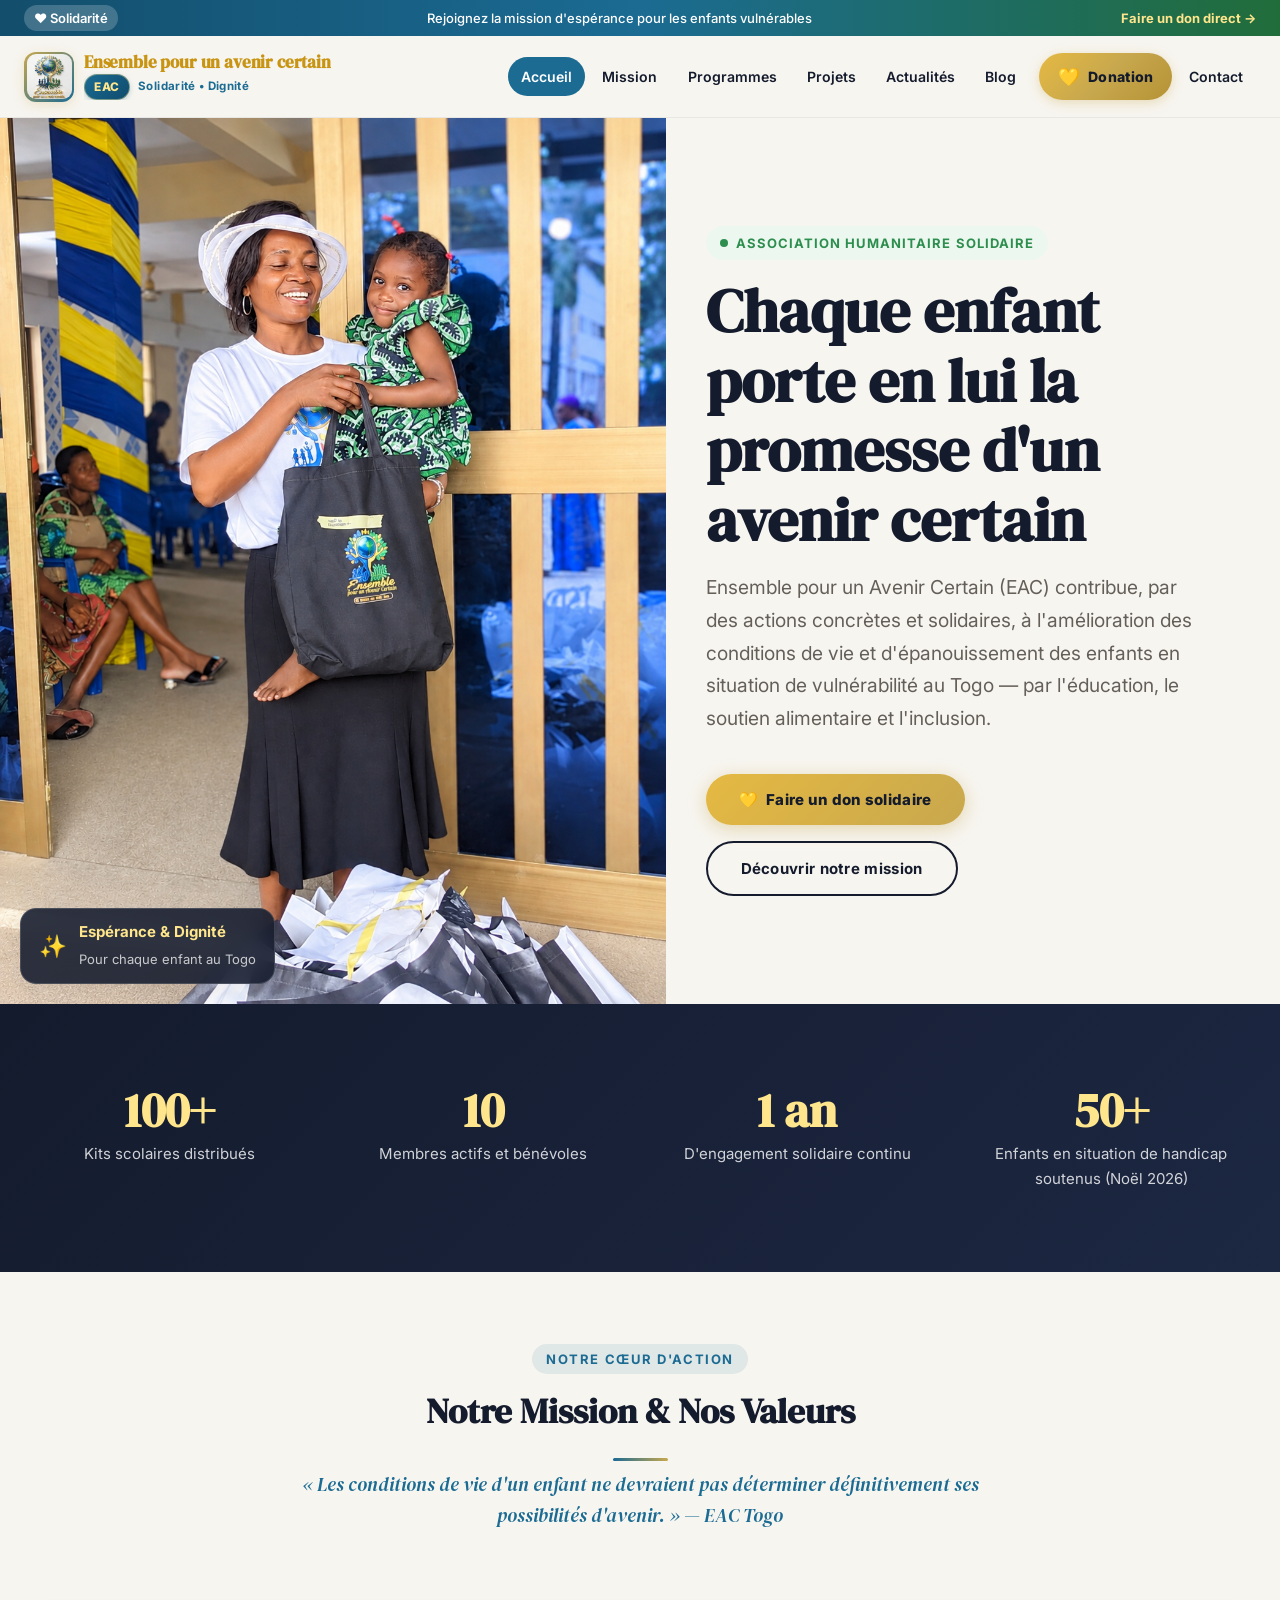
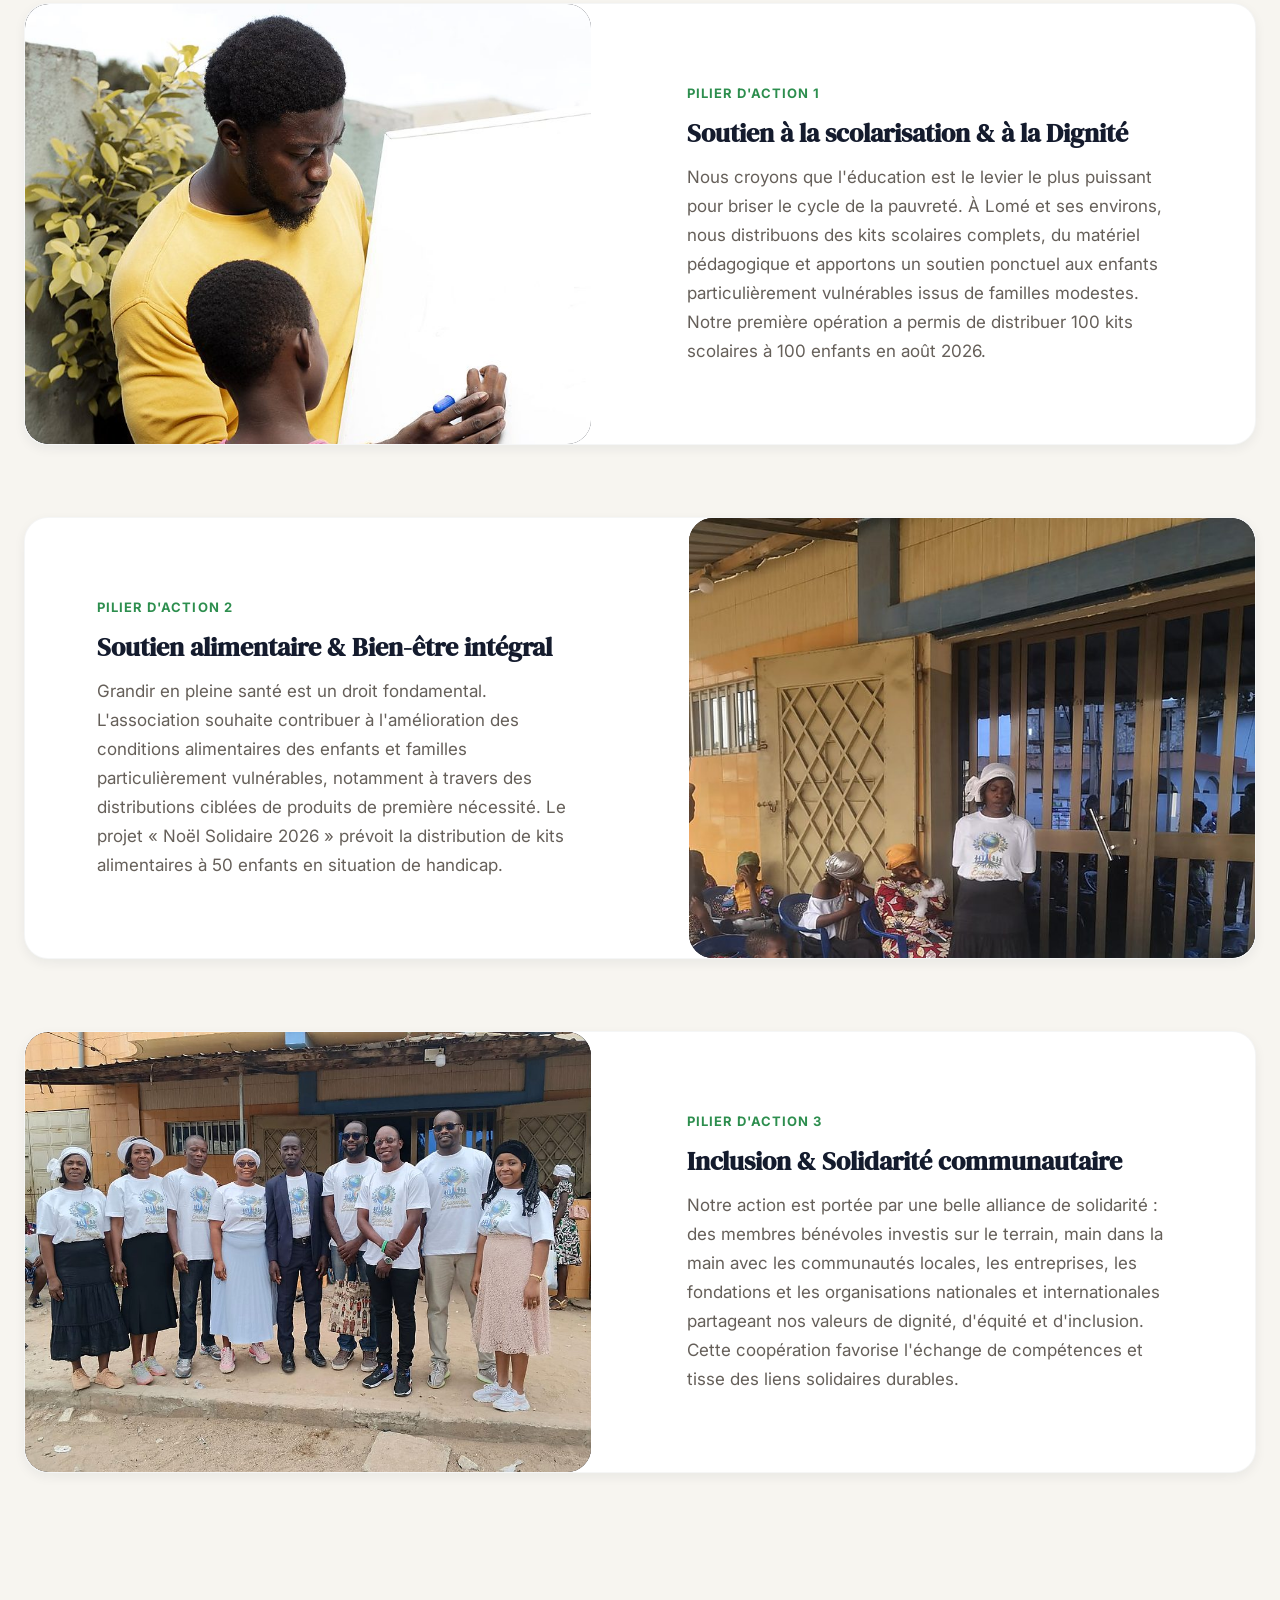
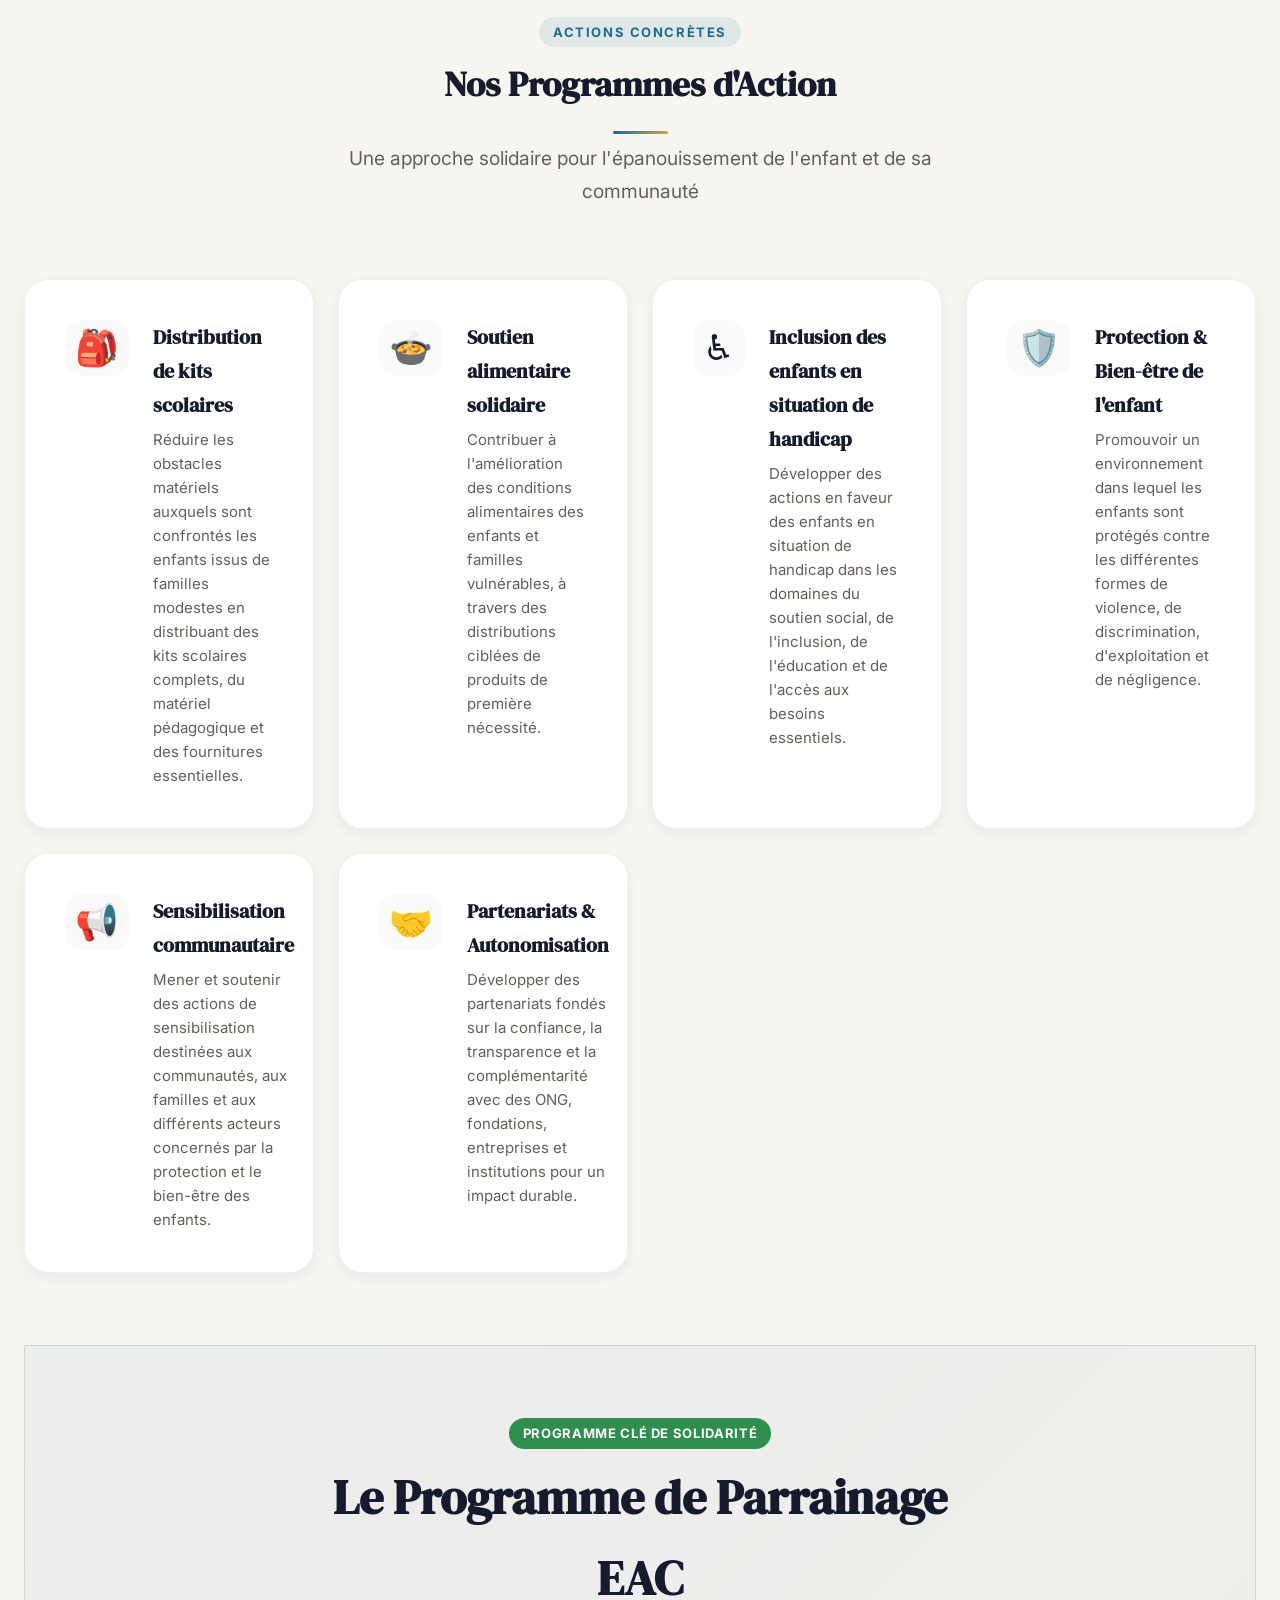
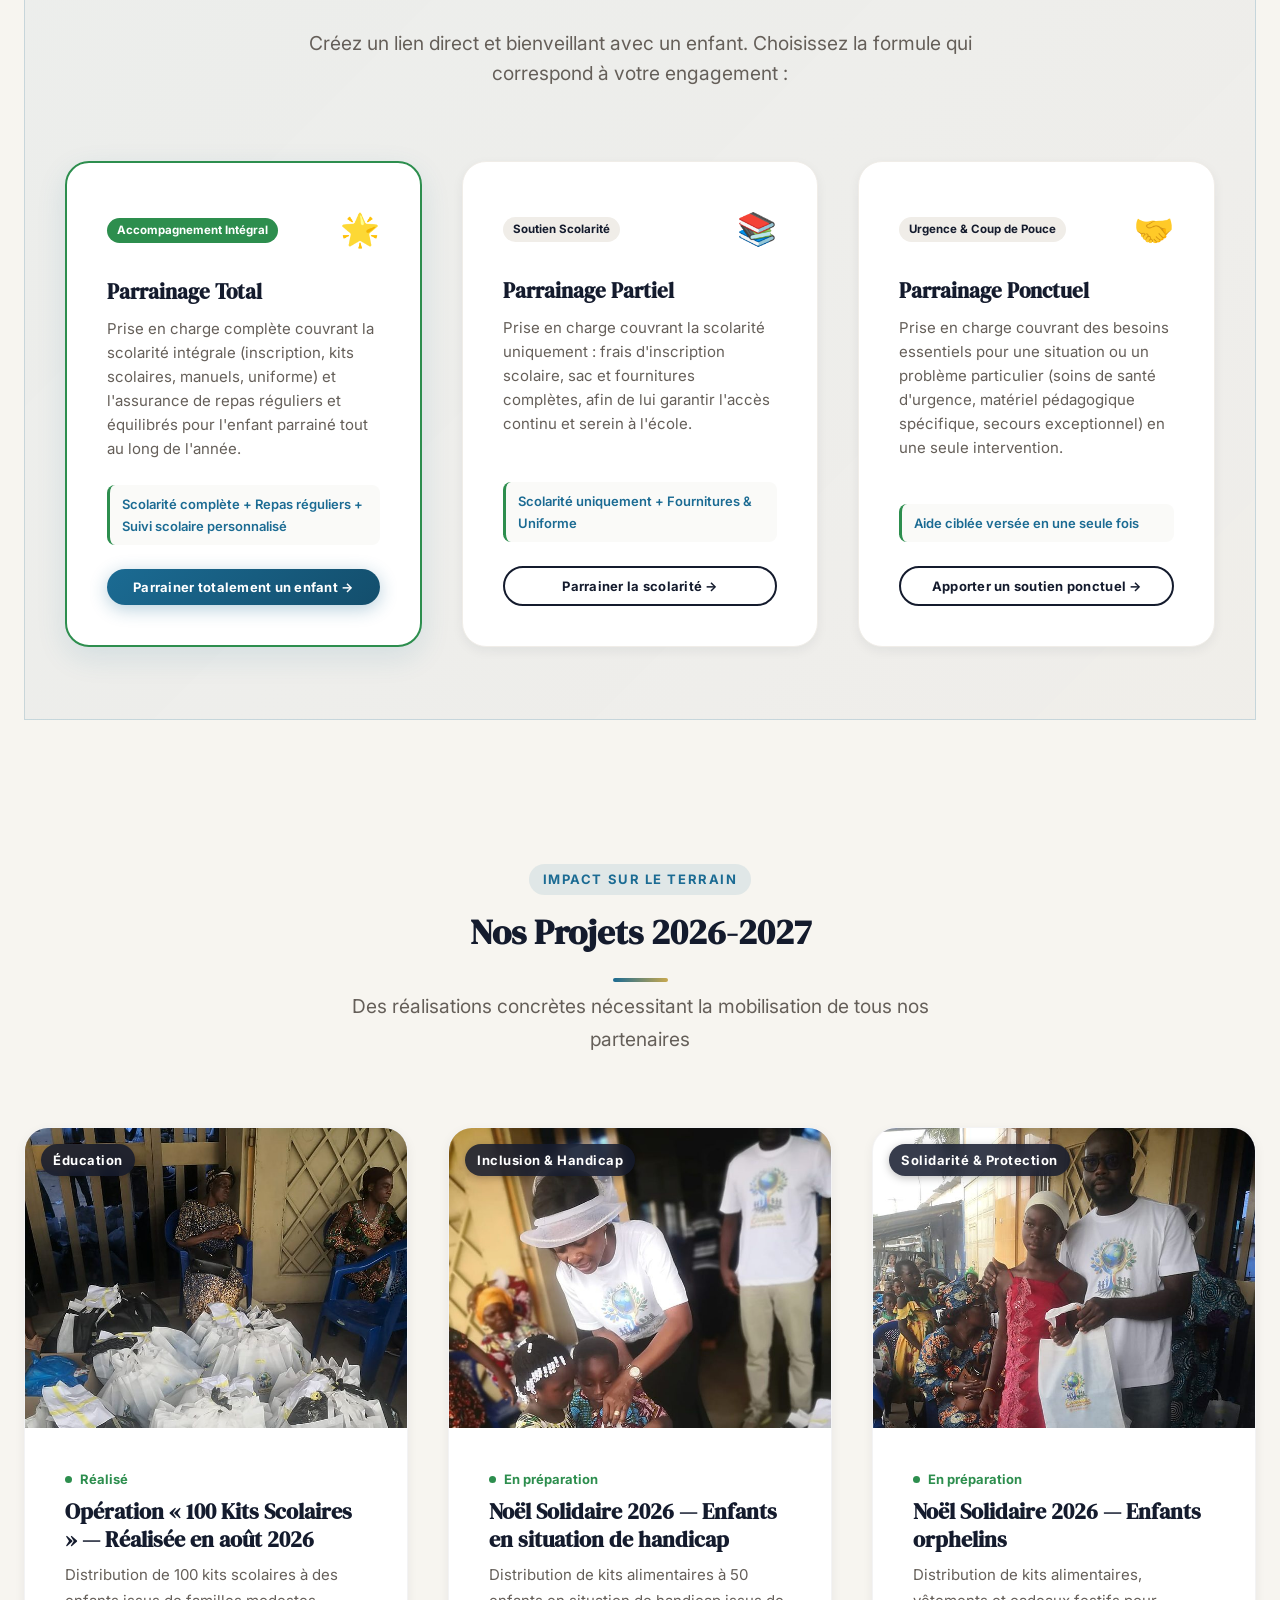
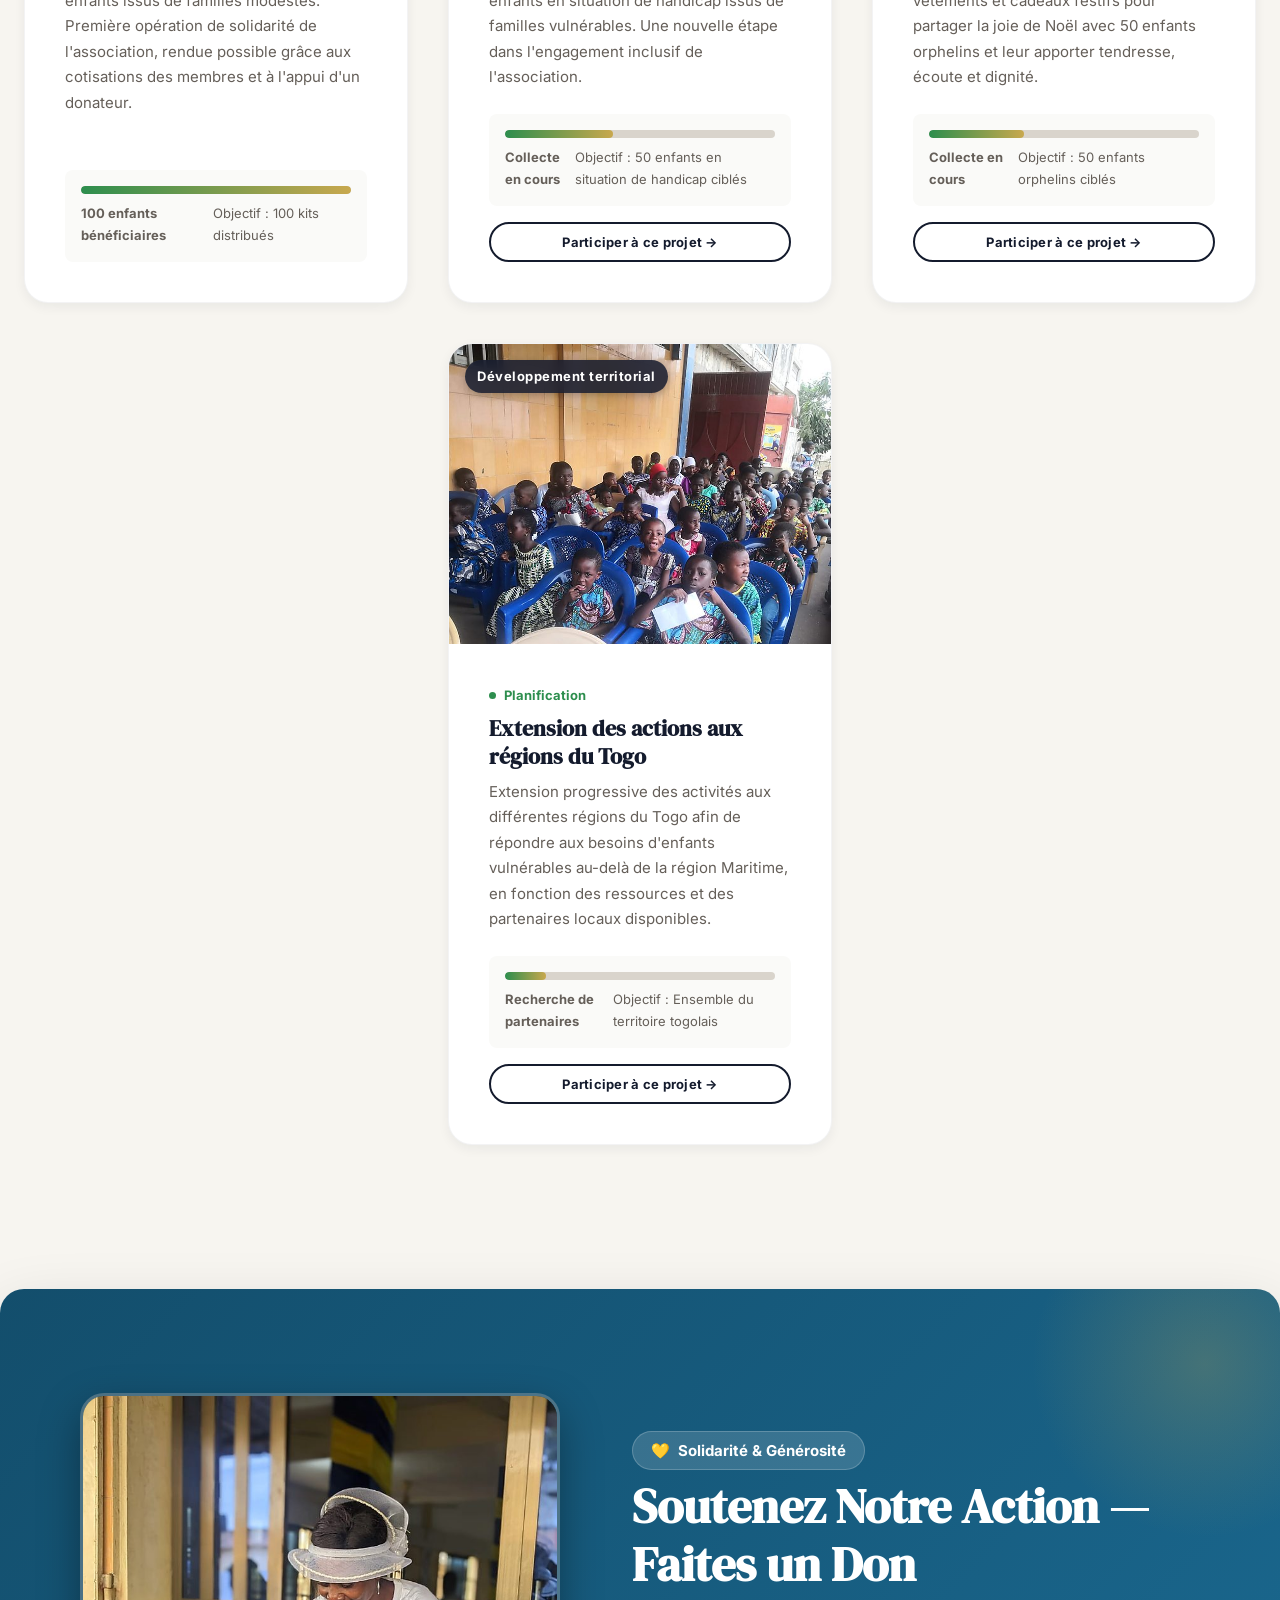
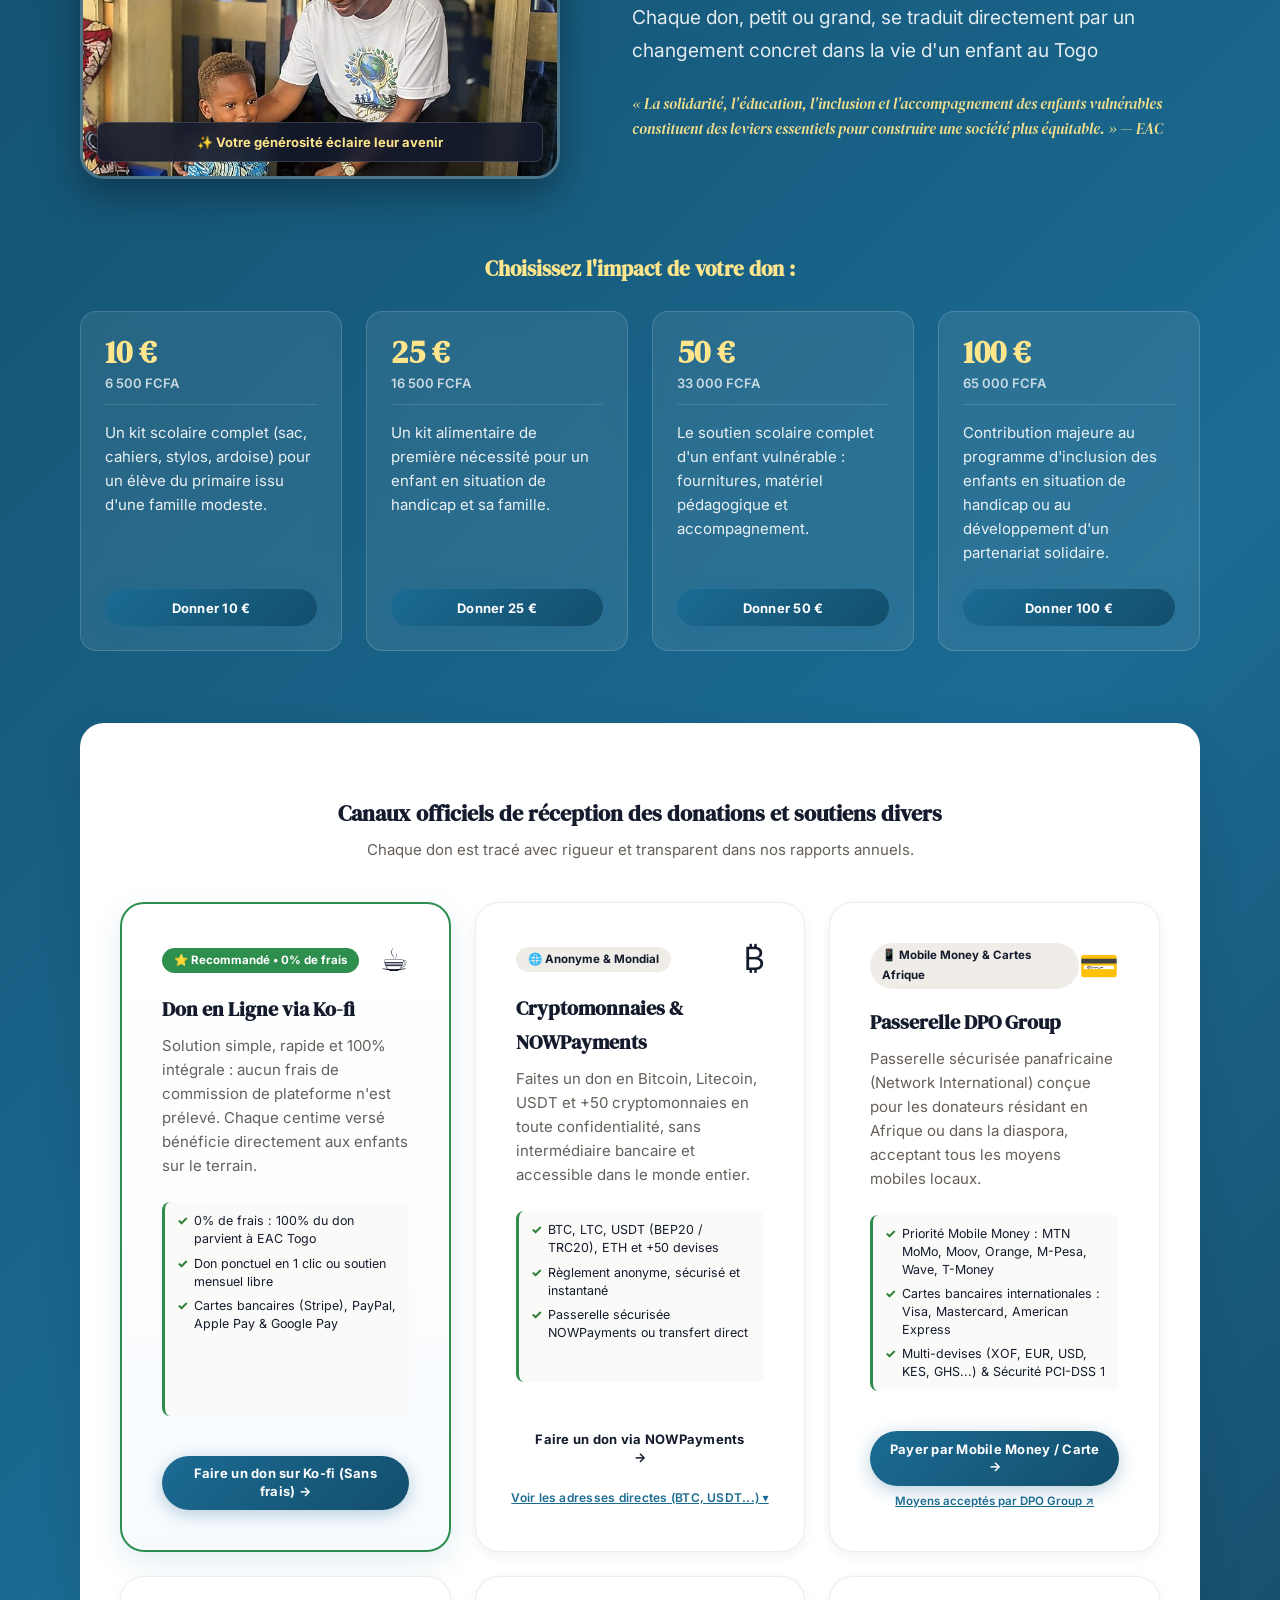
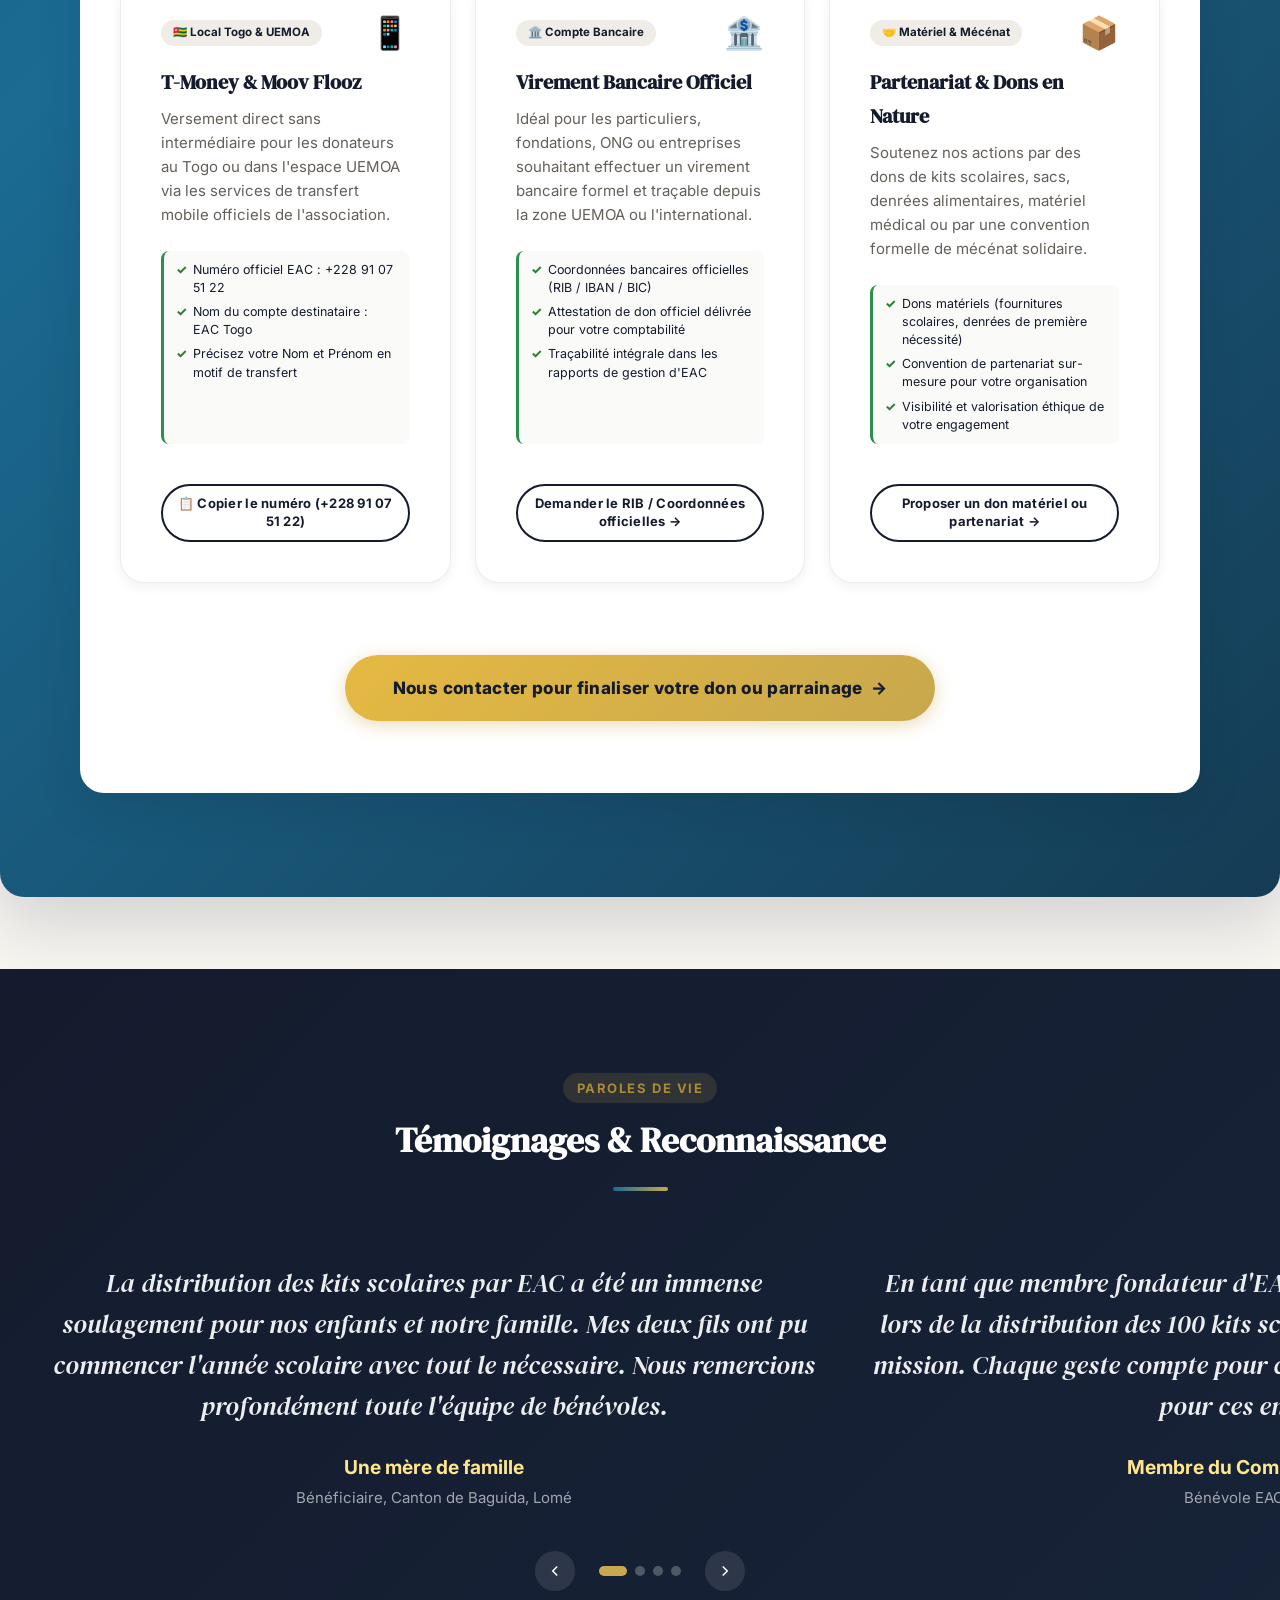
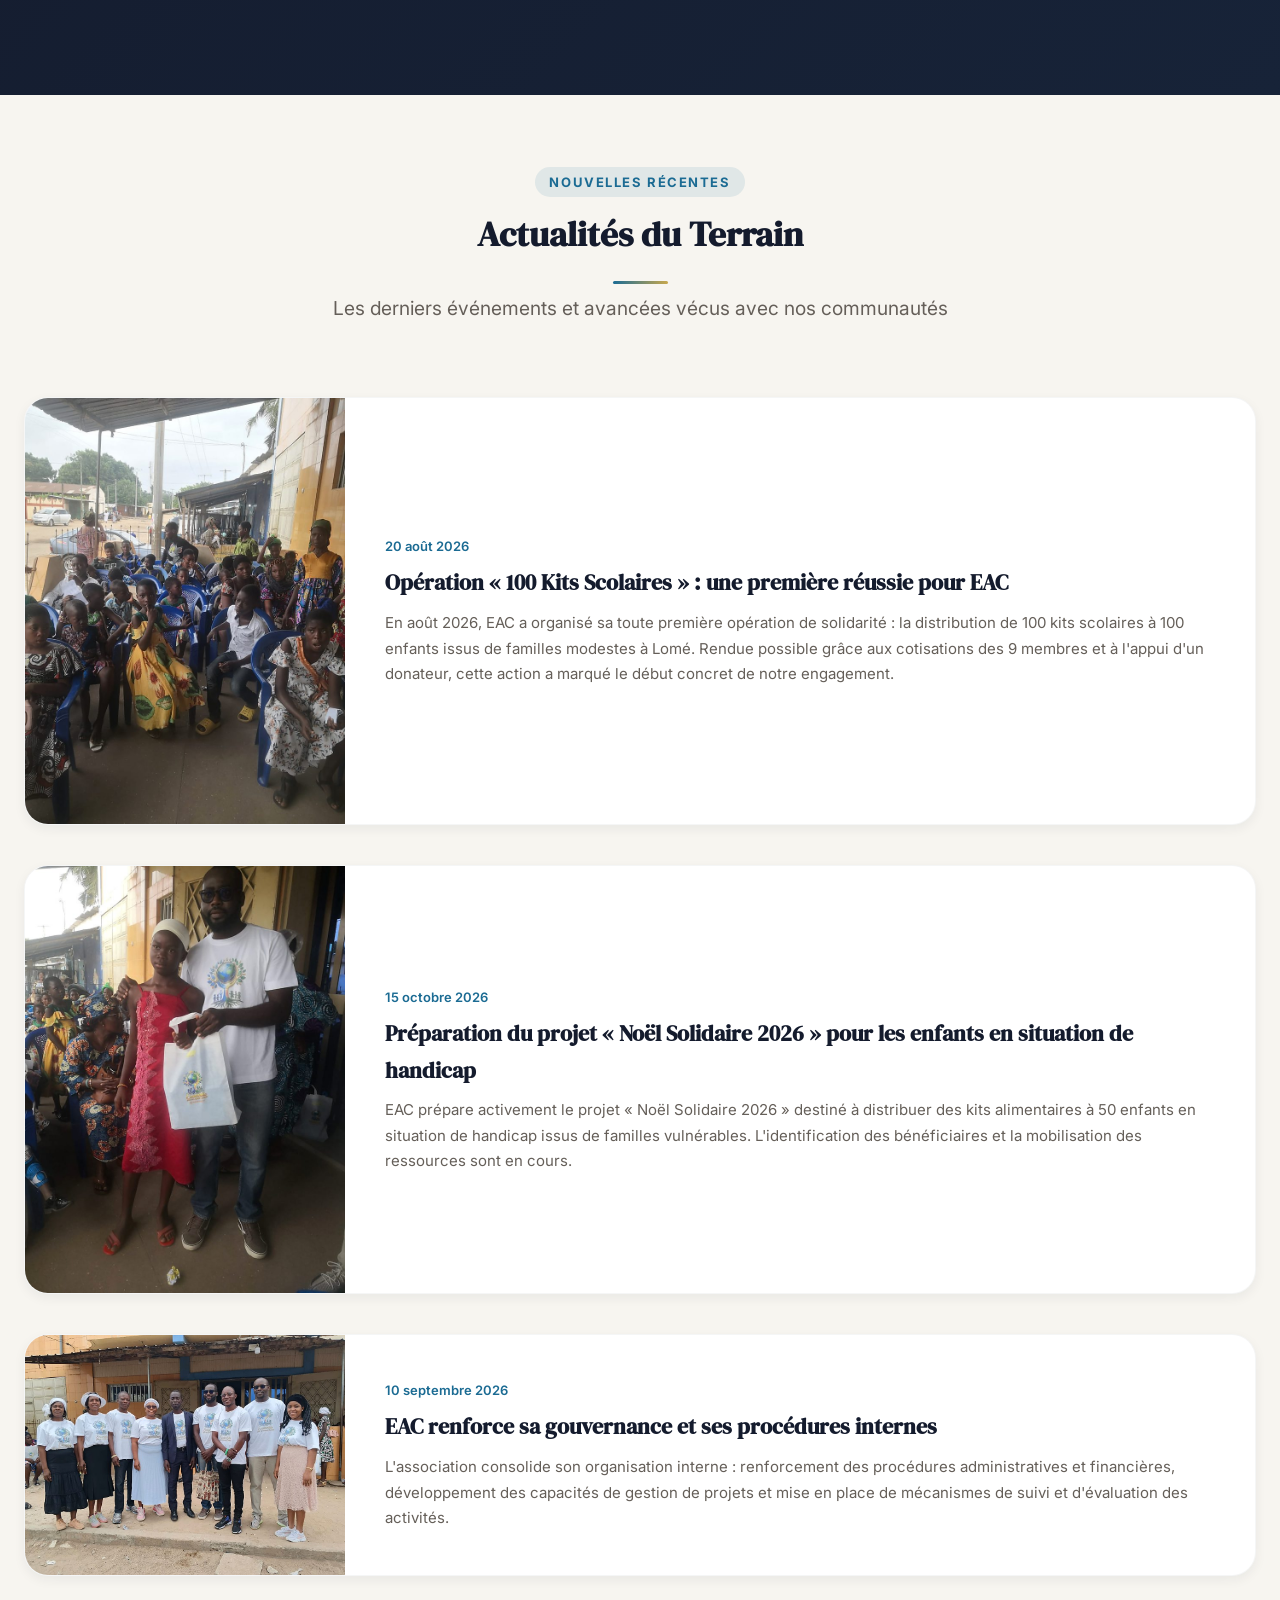
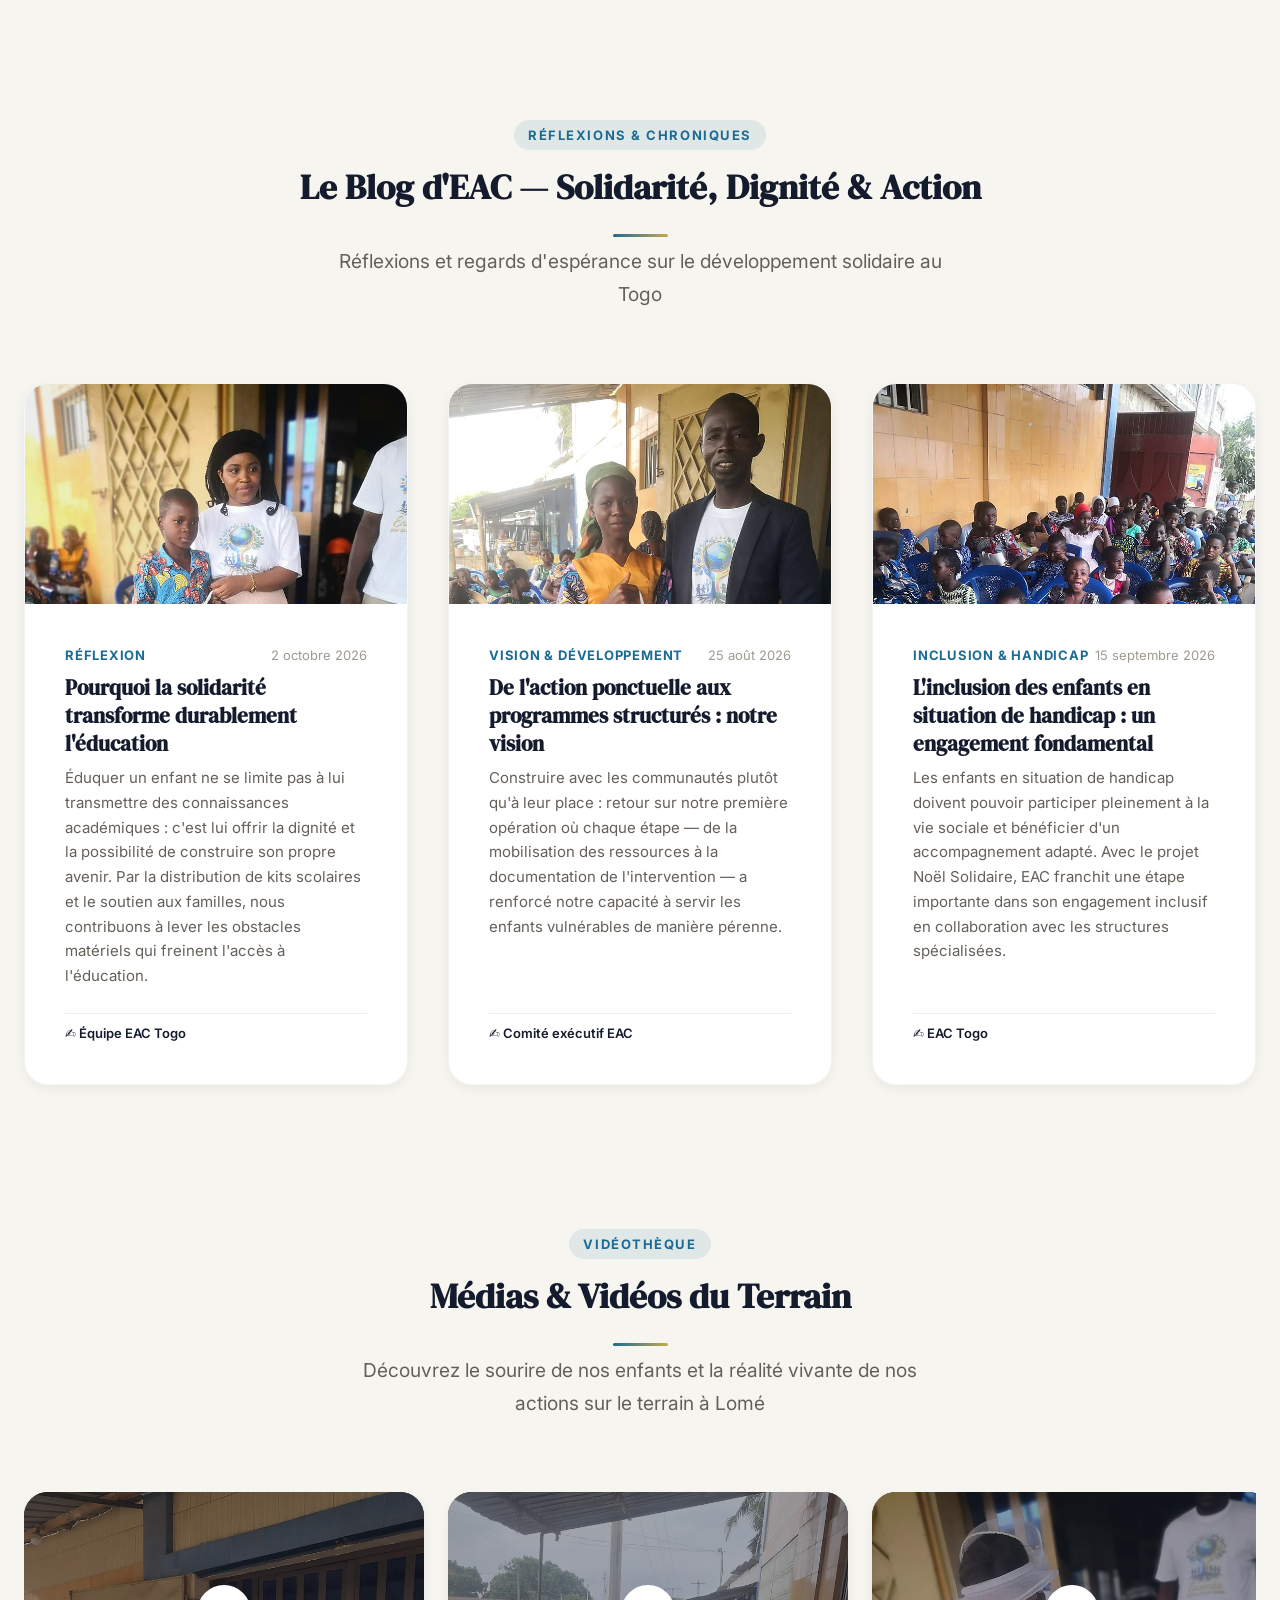
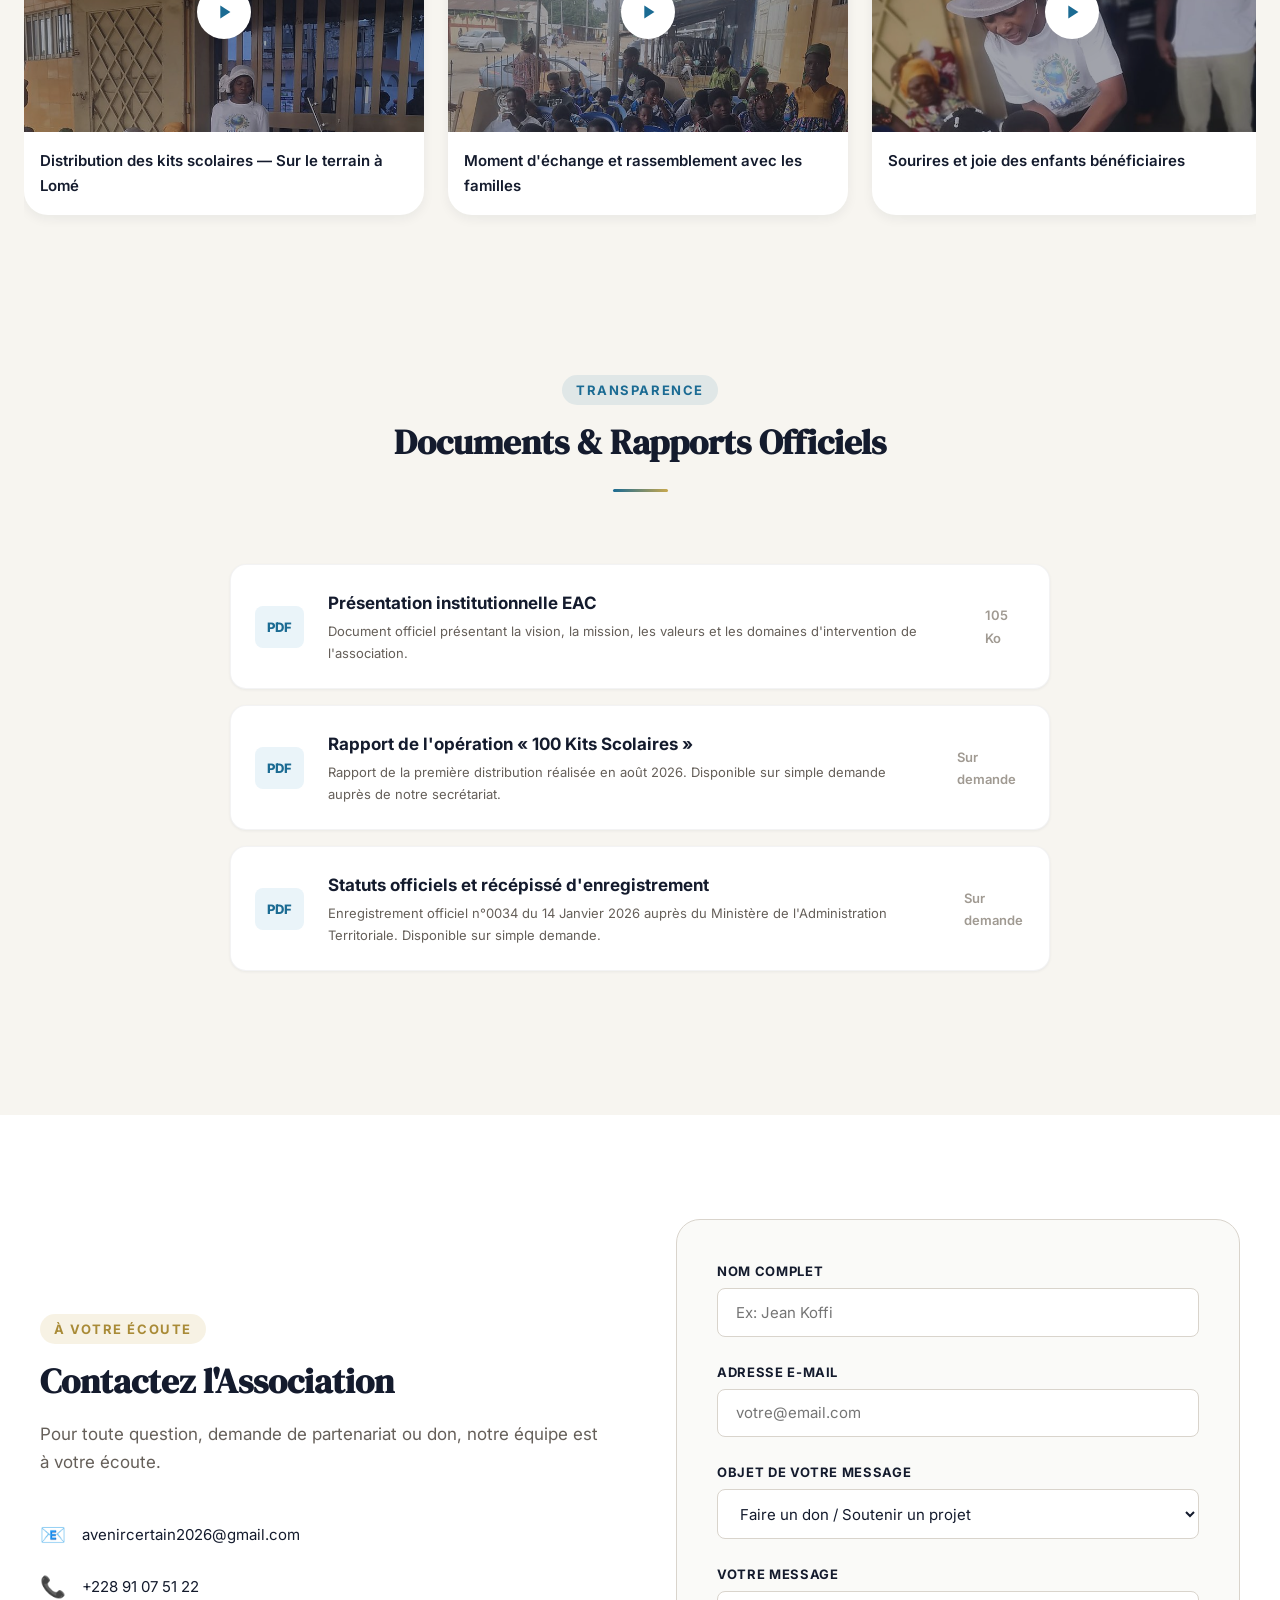
==== commit 0de2fe44: "Add files via upload" ====
--- a/index.html
+++ b/index.html
@@ -10,11 +10,11 @@
   <meta property="og:title" content="Ensemble pour un Avenir Certain (EAC) — Togo">
   <meta property="og:description" content="Association humanitaire à but non lucratif au Togo œuvrant pour l'épanouissement et l'avenir des enfants vulnérables.">
   <meta property="og:type" content="website">
-  <meta property="og:url" content="https://avenircertain-togo.github.io/">
+  <meta property="og:url" content="https://avenircertain.org/">
   <meta property="og:image" content="images/uploads/image_corrigee.png">
   <meta property="og:locale" content="fr_FR">
 
-  <link rel="canonical" href="https://avenircertain-togo.github.io/">
+  <link rel="canonical" href="https://avenircertain.org/">
 
   <title>Ensemble pour un Avenir Certain (EAC) — Togo</title>
 
@@ -25,8 +25,8 @@
     "@type": "NGO",
     "name": "Ensemble pour un Avenir Certain",
     "alternateName": "EAC Togo",
-    "url": "https://avenircertain-togo.github.io/",
-    "logo": "https://avenircertain-togo.github.io/assets/logo.jpg",
+    "url": "https://avenircertain.org/",
+    "logo": "https://avenircertain.org/assets/logo.jpg",
     "description": "Association humanitaire à but non lucratif au Togo œuvrant pour l'épanouissement des enfants vulnérables par l'éducation, le soutien alimentaire et l'inclusion.",
     "address": {
       "@type": "PostalAddress",
--- a/style.css
+++ b/style.css
@@ -1544,9 +1544,12 @@
   }
   .bento__tile--large { grid-column: span 2; }
 
-  /* Projets 3 colonnes */
+  /* Projets 3 colonnes avec centrage du dernier projet s'il est isolé sur la rangée */
   .projets__grid {
     grid-template-columns: repeat(3, 1fr);
+  }
+  .projets__grid > .project-card:last-child:nth-child(3n + 1) {
+    grid-column: 2;
   }
 
   /* Donation Hero Desktop Showcase */
